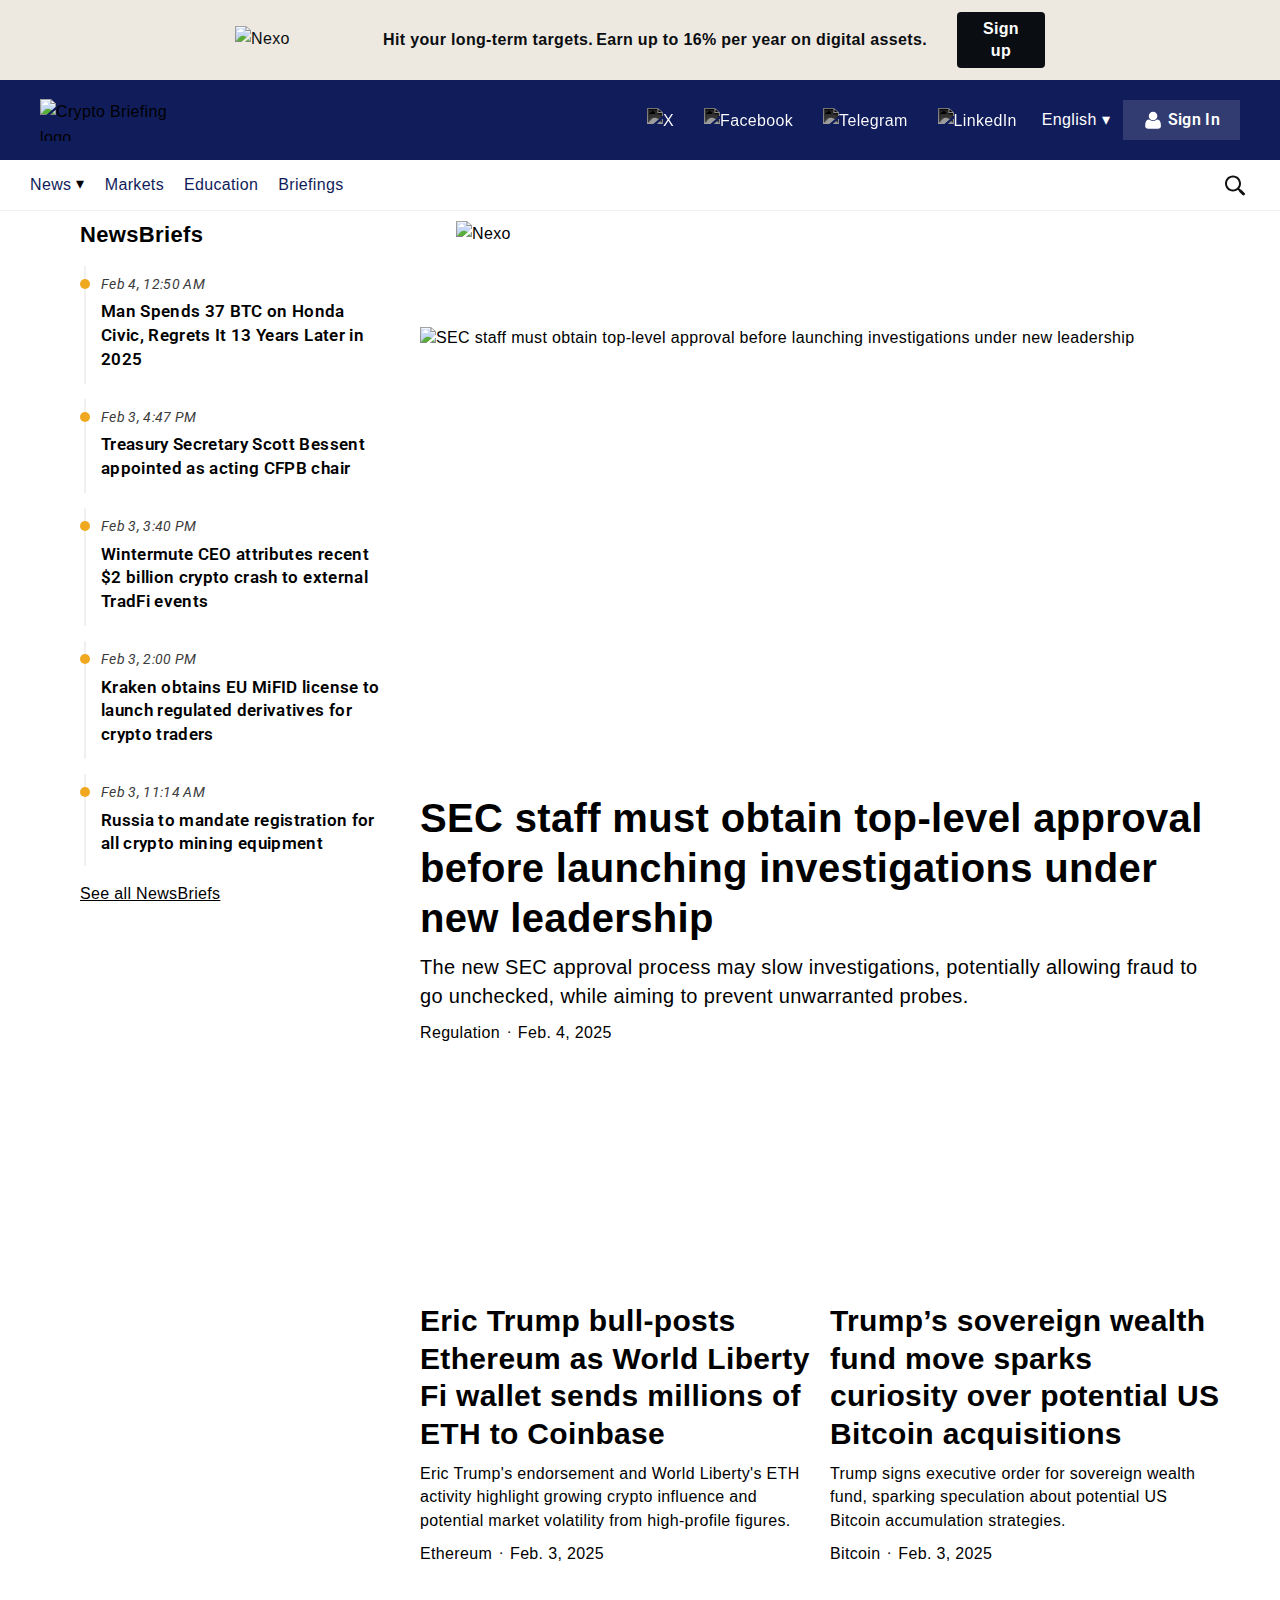
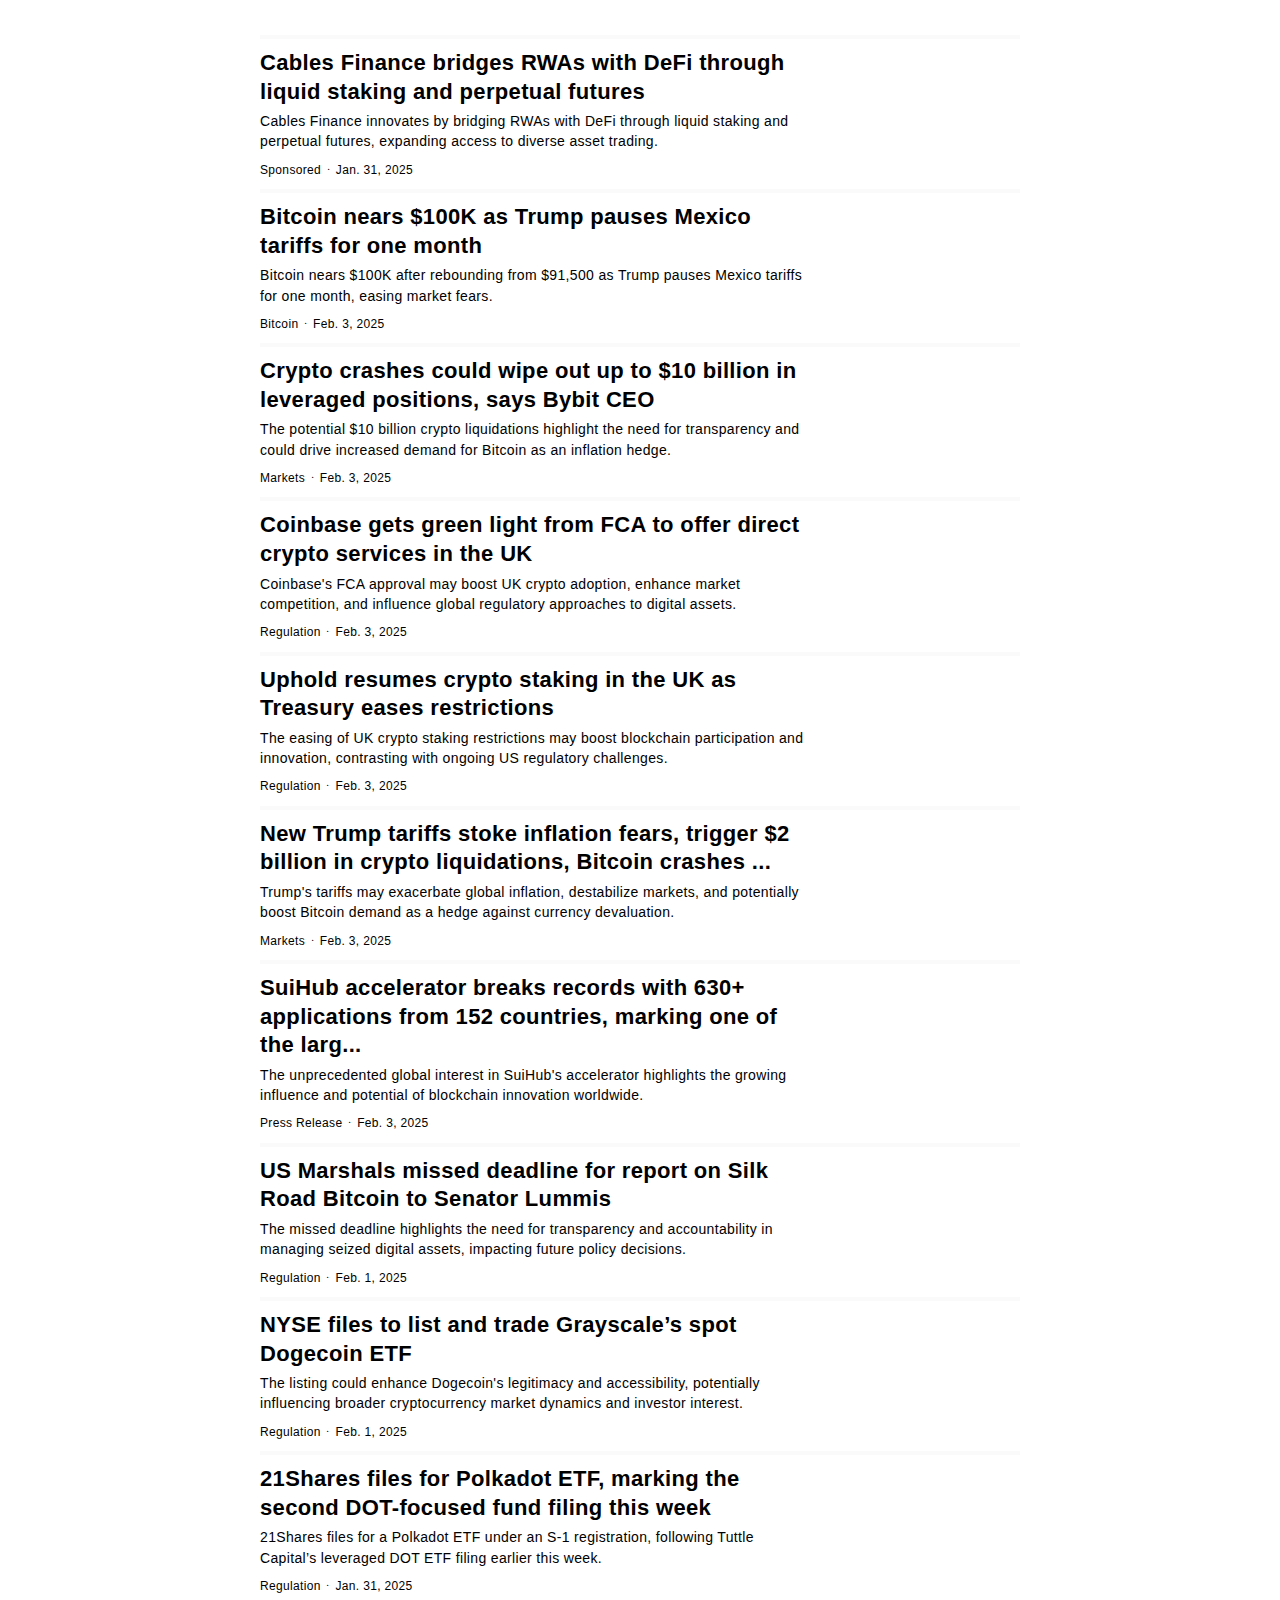
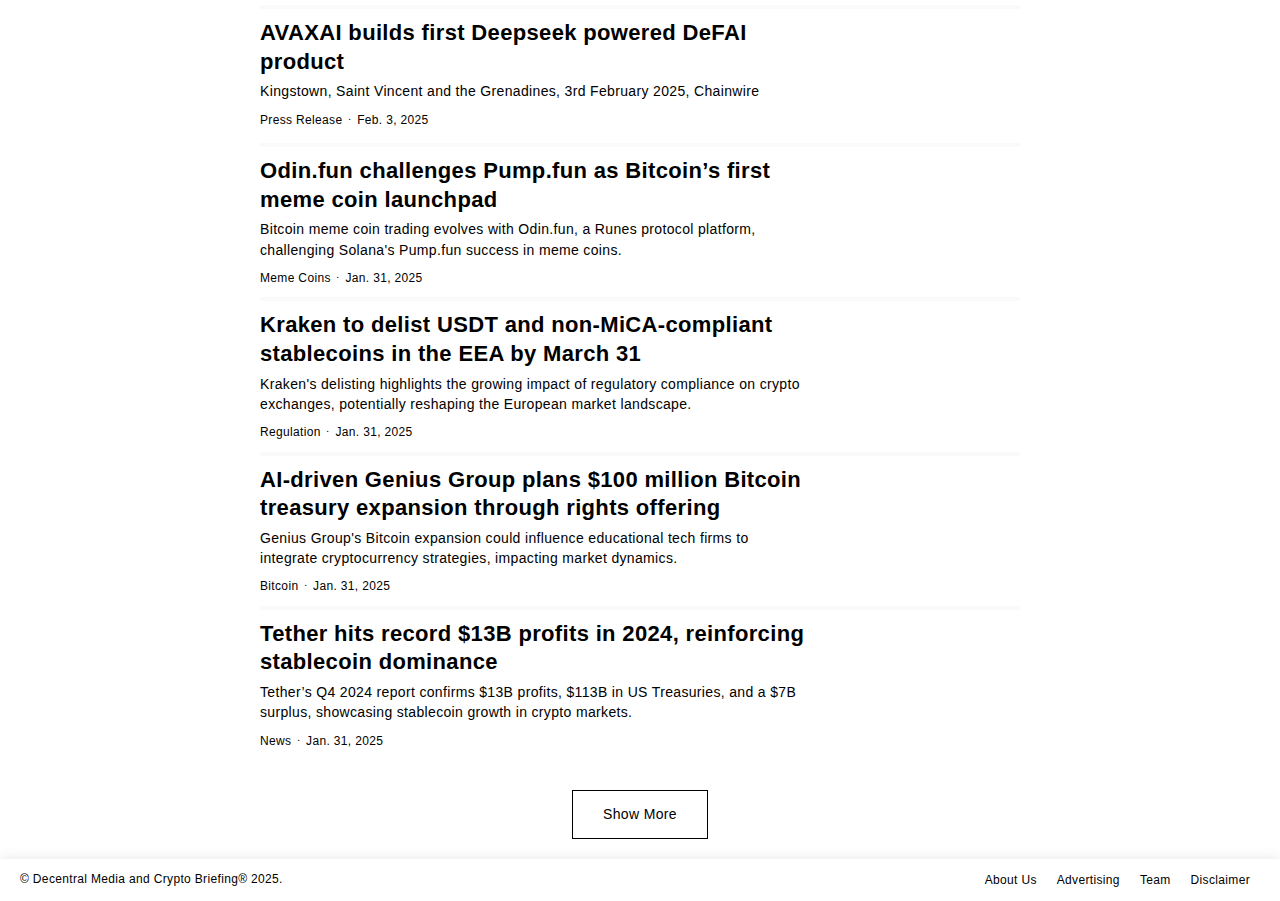
==== cryptobriefing.com/index.html @ be332777 "Add files via upload" ====
<!doctype html>
<html lang="en-US">
<head><meta charset="UTF-8" /><script>if(navigator.userAgent.match(/MSIE|Internet Explorer/i)||navigator.userAgent.match(/Trident\/7\..*?rv:11/i)){var href=document.location.href;if(!href.match(/[?&]nowprocket/)){if(href.indexOf("?")==-1){if(href.indexOf("#")==-1){document.location.href=href+"?nowprocket=1"}else{document.location.href=href.replace("#","?nowprocket=1#")}}else{if(href.indexOf("#")==-1){document.location.href=href+"&nowprocket=1"}else{document.location.href=href.replace("#","&nowprocket=1#")}}}}</script><script>(()=>{class RocketLazyLoadScripts{constructor(){this.v="1.2.6",this.triggerEvents=["keydown","mousedown","mousemove","touchmove","touchstart","touchend","wheel"],this.userEventHandler=this.t.bind(this),this.touchStartHandler=this.i.bind(this),this.touchMoveHandler=this.o.bind(this),this.touchEndHandler=this.h.bind(this),this.clickHandler=this.u.bind(this),this.interceptedClicks=[],this.interceptedClickListeners=[],this.l(this),window.addEventListener("pageshow",(t=>{this.persisted=t.persisted,this.everythingLoaded&&this.m()})),this.CSPIssue=sessionStorage.getItem("rocketCSPIssue"),document.addEventListener("securitypolicyviolation",(t=>{this.CSPIssue||"script-src-elem"!==t.violatedDirective||"data"!==t.blockedURI||(this.CSPIssue=!0,sessionStorage.setItem("rocketCSPIssue",!0))})),document.addEventListener("DOMContentLoaded",(()=>{this.k()})),this.delayedScripts={normal:[],async:[],defer:[]},this.trash=[],this.allJQueries=[]}p(t){document.hidden?t.t():(this.triggerEvents.forEach((e=>window.addEventListener(e,t.userEventHandler,{passive:!0}))),window.addEventListener("touchstart",t.touchStartHandler,{passive:!0}),window.addEventListener("mousedown",t.touchStartHandler),document.addEventListener("visibilitychange",t.userEventHandler))}_(){this.triggerEvents.forEach((t=>window.removeEventListener(t,this.userEventHandler,{passive:!0}))),document.removeEventListener("visibilitychange",this.userEventHandler)}i(t){"HTML"!==t.target.tagName&&(window.addEventListener("touchend",this.touchEndHandler),window.addEventListener("mouseup",this.touchEndHandler),window.addEventListener("touchmove",this.touchMoveHandler,{passive:!0}),window.addEventListener("mousemove",this.touchMoveHandler),t.target.addEventListener("click",this.clickHandler),this.L(t.target,!0),this.S(t.target,"onclick","rocket-onclick"),this.C())}o(t){window.removeEventListener("touchend",this.touchEndHandler),window.removeEventListener("mouseup",this.touchEndHandler),window.removeEventListener("touchmove",this.touchMoveHandler,{passive:!0}),window.removeEventListener("mousemove",this.touchMoveHandler),t.target.removeEventListener("click",this.clickHandler),this.L(t.target,!1),this.S(t.target,"rocket-onclick","onclick"),this.M()}h(){window.removeEventListener("touchend",this.touchEndHandler),window.removeEventListener("mouseup",this.touchEndHandler),window.removeEventListener("touchmove",this.touchMoveHandler,{passive:!0}),window.removeEventListener("mousemove",this.touchMoveHandler)}u(t){t.target.removeEventListener("click",this.clickHandler),this.L(t.target,!1),this.S(t.target,"rocket-onclick","onclick"),this.interceptedClicks.push(t),t.preventDefault(),t.stopPropagation(),t.stopImmediatePropagation(),this.M()}O(){window.removeEventListener("touchstart",this.touchStartHandler,{passive:!0}),window.removeEventListener("mousedown",this.touchStartHandler),this.interceptedClicks.forEach((t=>{t.target.dispatchEvent(new MouseEvent("click",{view:t.view,bubbles:!0,cancelable:!0}))}))}l(t){EventTarget.prototype.addEventListenerWPRocketBase=EventTarget.prototype.addEventListener,EventTarget.prototype.addEventListener=function(e,i,o){"click"!==e||t.windowLoaded||i===t.clickHandler||t.interceptedClickListeners.push({target:this,func:i,options:o}),(this||window).addEventListenerWPRocketBase(e,i,o)}}L(t,e){this.interceptedClickListeners.forEach((i=>{i.target===t&&(e?t.removeEventListener("click",i.func,i.options):t.addEventListener("click",i.func,i.options))})),t.parentNode!==document.documentElement&&this.L(t.parentNode,e)}D(){return new Promise((t=>{this.P?this.M=t:t()}))}C(){this.P=!0}M(){this.P=!1}S(t,e,i){t.hasAttribute&&t.hasAttribute(e)&&(event.target.setAttribute(i,event.target.getAttribute(e)),event.target.removeAttribute(e))}t(){this._(this),"loading"===document.readyState?document.addEventListener("DOMContentLoaded",this.R.bind(this)):this.R()}k(){let t=[];document.querySelectorAll("script[type=rocketlazyloadscript][data-rocket-src]").forEach((e=>{let i=e.getAttribute("data-rocket-src");if(i&&!i.startsWith("data:")){0===i.indexOf("//")&&(i=location.protocol+i);try{const o=new URL(i).origin;o!==location.origin&&t.push({src:o,crossOrigin:e.crossOrigin||"module"===e.getAttribute("data-rocket-type")})}catch(t){}}})),t=[...new Map(t.map((t=>[JSON.stringify(t),t]))).values()],this.T(t,"preconnect")}async R(){this.lastBreath=Date.now(),this.j(this),this.F(this),this.I(),this.W(),this.q(),await this.A(this.delayedScripts.normal),await this.A(this.delayedScripts.defer),await this.A(this.delayedScripts.async);try{await this.U(),await this.H(this),await this.J()}catch(t){console.error(t)}window.dispatchEvent(new Event("rocket-allScriptsLoaded")),this.everythingLoaded=!0,this.D().then((()=>{this.O()})),this.N()}W(){document.querySelectorAll("script[type=rocketlazyloadscript]").forEach((t=>{t.hasAttribute("data-rocket-src")?t.hasAttribute("async")&&!1!==t.async?this.delayedScripts.async.push(t):t.hasAttribute("defer")&&!1!==t.defer||"module"===t.getAttribute("data-rocket-type")?this.delayedScripts.defer.push(t):this.delayedScripts.normal.push(t):this.delayedScripts.normal.push(t)}))}async B(t){if(await this.G(),!0!==t.noModule||!("noModule"in HTMLScriptElement.prototype))return new Promise((e=>{let i;function o(){(i||t).setAttribute("data-rocket-status","executed"),e()}try{if(navigator.userAgent.indexOf("Firefox/")>0||""===navigator.vendor||this.CSPIssue)i=document.createElement("script"),[...t.attributes].forEach((t=>{let e=t.nodeName;"type"!==e&&("data-rocket-type"===e&&(e="type"),"data-rocket-src"===e&&(e="src"),i.setAttribute(e,t.nodeValue))})),t.text&&(i.text=t.text),i.hasAttribute("src")?(i.addEventListener("load",o),i.addEventListener("error",(function(){i.setAttribute("data-rocket-status","failed-network"),e()})),setTimeout((()=>{i.isConnected||e()}),1)):(i.text=t.text,o()),t.parentNode.replaceChild(i,t);else{const i=t.getAttribute("data-rocket-type"),s=t.getAttribute("data-rocket-src");i?(t.type=i,t.removeAttribute("data-rocket-type")):t.removeAttribute("type"),t.addEventListener("load",o),t.addEventListener("error",(i=>{this.CSPIssue&&i.target.src.startsWith("data:")?(console.log("WPRocket: data-uri blocked by CSP -> fallback"),t.removeAttribute("src"),this.B(t).then(e)):(t.setAttribute("data-rocket-status","failed-network"),e())})),s?(t.removeAttribute("data-rocket-src"),t.src=s):t.src="data:text/javascript;base64,"+window.btoa(unescape(encodeURIComponent(t.text)))}}catch(i){t.setAttribute("data-rocket-status","failed-transform"),e()}}));t.setAttribute("data-rocket-status","skipped")}async A(t){const e=t.shift();return e&&e.isConnected?(await this.B(e),this.A(t)):Promise.resolve()}q(){this.T([...this.delayedScripts.normal,...this.delayedScripts.defer,...this.delayedScripts.async],"preload")}T(t,e){var i=document.createDocumentFragment();t.forEach((t=>{const o=t.getAttribute&&t.getAttribute("data-rocket-src")||t.src;if(o&&!o.startsWith("data:")){const s=document.createElement("link");s.href=o,s.rel=e,"preconnect"!==e&&(s.as="script"),t.getAttribute&&"module"===t.getAttribute("data-rocket-type")&&(s.crossOrigin=!0),t.crossOrigin&&(s.crossOrigin=t.crossOrigin),t.integrity&&(s.integrity=t.integrity),i.appendChild(s),this.trash.push(s)}})),document.head.appendChild(i)}j(t){let e={};function i(i,o){return e[o].eventsToRewrite.indexOf(i)>=0&&!t.everythingLoaded?"rocket-"+i:i}function o(t,o){!function(t){e[t]||(e[t]={originalFunctions:{add:t.addEventListener,remove:t.removeEventListener},eventsToRewrite:[]},t.addEventListener=function(){arguments[0]=i(arguments[0],t),e[t].originalFunctions.add.apply(t,arguments)},t.removeEventListener=function(){arguments[0]=i(arguments[0],t),e[t].originalFunctions.remove.apply(t,arguments)})}(t),e[t].eventsToRewrite.push(o)}function s(e,i){let o=e[i];e[i]=null,Object.defineProperty(e,i,{get:()=>o||function(){},set(s){t.everythingLoaded?o=s:e["rocket"+i]=o=s}})}o(document,"DOMContentLoaded"),o(window,"DOMContentLoaded"),o(window,"load"),o(window,"pageshow"),o(document,"readystatechange"),s(document,"onreadystatechange"),s(window,"onload"),s(window,"onpageshow");try{Object.defineProperty(document,"readyState",{get:()=>t.rocketReadyState,set(e){t.rocketReadyState=e},configurable:!0}),document.readyState="loading"}catch(t){console.log("WPRocket DJE readyState conflict, bypassing")}}F(t){let e;function i(e){return t.everythingLoaded?e:e.split(" ").map((t=>"load"===t||0===t.indexOf("load.")?"rocket-jquery-load":t)).join(" ")}function o(o){function s(t){const e=o.fn[t];o.fn[t]=o.fn.init.prototype[t]=function(){return this[0]===window&&("string"==typeof arguments[0]||arguments[0]instanceof String?arguments[0]=i(arguments[0]):"object"==typeof arguments[0]&&Object.keys(arguments[0]).forEach((t=>{const e=arguments[0][t];delete arguments[0][t],arguments[0][i(t)]=e}))),e.apply(this,arguments),this}}o&&o.fn&&!t.allJQueries.includes(o)&&(o.fn.ready=o.fn.init.prototype.ready=function(e){return t.domReadyFired?e.bind(document)(o):document.addEventListener("rocket-DOMContentLoaded",(()=>e.bind(document)(o))),o([])},s("on"),s("one"),t.allJQueries.push(o)),e=o}o(window.jQuery),Object.defineProperty(window,"jQuery",{get:()=>e,set(t){o(t)}})}async H(t){const e=document.querySelector("script[data-webpack]");e&&(await async function(){return new Promise((t=>{e.addEventListener("load",t),e.addEventListener("error",t)}))}(),await t.K(),await t.H(t))}async U(){this.domReadyFired=!0;try{document.readyState="interactive"}catch(t){}await this.G(),document.dispatchEvent(new Event("rocket-readystatechange")),await this.G(),document.rocketonreadystatechange&&document.rocketonreadystatechange(),await this.G(),document.dispatchEvent(new Event("rocket-DOMContentLoaded")),await this.G(),window.dispatchEvent(new Event("rocket-DOMContentLoaded"))}async J(){try{document.readyState="complete"}catch(t){}await this.G(),document.dispatchEvent(new Event("rocket-readystatechange")),await this.G(),document.rocketonreadystatechange&&document.rocketonreadystatechange(),await this.G(),window.dispatchEvent(new Event("rocket-load")),await this.G(),window.rocketonload&&window.rocketonload(),await this.G(),this.allJQueries.forEach((t=>t(window).trigger("rocket-jquery-load"))),await this.G();const t=new Event("rocket-pageshow");t.persisted=this.persisted,window.dispatchEvent(t),await this.G(),window.rocketonpageshow&&window.rocketonpageshow({persisted:this.persisted}),this.windowLoaded=!0}m(){document.onreadystatechange&&document.onreadystatechange(),window.onload&&window.onload(),window.onpageshow&&window.onpageshow({persisted:this.persisted})}I(){const t=new Map;document.write=document.writeln=function(e){const i=document.currentScript;i||console.error("WPRocket unable to document.write this: "+e);const o=document.createRange(),s=i.parentElement;let n=t.get(i);void 0===n&&(n=i.nextSibling,t.set(i,n));const c=document.createDocumentFragment();o.setStart(c,0),c.appendChild(o.createContextualFragment(e)),s.insertBefore(c,n)}}async G(){Date.now()-this.lastBreath>45&&(await this.K(),this.lastBreath=Date.now())}async K(){return document.hidden?new Promise((t=>setTimeout(t))):new Promise((t=>requestAnimationFrame(t)))}N(){this.trash.forEach((t=>t.remove()))}static run(){const t=new RocketLazyLoadScripts;t.p(t)}}RocketLazyLoadScripts.run()})();</script>
	        <meta name="ahrefs-site-verification" content="bf5806964a032ba17ffc398feca80ba4bf6aca0e05893ac7af17fc6872b1bb2e">

                    <!-- MailerLite Universal -->
            <script type="rocketlazyloadscript">
                (function(w,d,e,u,f,l,n){w[f]=w[f]||function(){(w[f].q=w[f].q||[])
                .push(arguments);},l=d.createElement(e),l.async=1,l.src=u,
                n=d.getElementsByTagName(e)[0],n.parentNode.insertBefore(l,n);})
                (window,document,'script','https://assets.mailerlite.com/js/universal.js','ml');
                ml('account', '310095');
            </script>
            <!-- End MailerLite Universal -->
        	    
    <meta name="viewport" content="width=device-width, initial-scale=1, maximum-scale=5" />
    <link rel="pingback" href="https://cryptobriefing.com/xmlrpc.php" />

    
    <link rel="preconnect" href="https://fonts.gstatic.com" crossorigin>

    <link rel="preconnect" href="https://static.cryptobriefing.com">
    <link rel="dns-prefetch" href="https://static.cryptobriefing.com">

    
                    <link rel="preload" fetchpriority="high" as="image" href="https://static.cryptobriefing.com/wp-content/uploads/2025/02/04025705/3dd0d410-8eaf-40af-b7ef-64776c5f09a6-800x420.jpg" media="(min-width: 592px)">
                <link rel="preload" fetchpriority="high" as="image" href="https://static.cryptobriefing.com/wp-content/uploads/2025/02/04025705/3dd0d410-8eaf-40af-b7ef-64776c5f09a6-400x210.jpg" media="(min-width: 200px) and (max-width: 591px)">
            
    
    
    <noscript>
        
    </noscript>

    <meta name="theme-color" content="#111D5B" />

    <!-- InMobi Choice. Consent Manager Tag v3.0 (for TCF 2.2) -->
<script type="rocketlazyloadscript" data-rocket-type="text/javascript" async=true>
(function() {
  var host = 'cryptobriefing.com';
  var element = document.createElement('script');
  var firstScript = document.getElementsByTagName('script')[0];
  var url = 'https://cmp.inmobi.com'
    .concat('/choice/', 'nwS18F5XLGdW_', '/', host, '/choice.js?tag_version=V3');
  var uspTries = 0;
  var uspTriesLimit = 3;
  element.async = true;
  element.type = 'text/javascript';
  element.src = url;

  firstScript.parentNode.insertBefore(element, firstScript);

  function makeStub() {
    var TCF_LOCATOR_NAME = '__tcfapiLocator';
    var queue = [];
    var win = window;
    var cmpFrame;

    function addFrame() {
      var doc = win.document;
      var otherCMP = !!(win.frames[TCF_LOCATOR_NAME]);

      if (!otherCMP) {
        if (doc.body) {
          var iframe = doc.createElement('iframe');

          iframe.style.cssText = 'display:none';
          iframe.name = TCF_LOCATOR_NAME;
          doc.body.appendChild(iframe);
        } else {
          setTimeout(addFrame, 5);
        }
      }
      return !otherCMP;
    }

    function tcfAPIHandler() {
      var gdprApplies;
      var args = arguments;

      if (!args.length) {
        return queue;
      } else if (args[0] === 'setGdprApplies') {
        if (
          args.length > 3 &&
          args[2] === 2 &&
          typeof args[3] === 'boolean'
        ) {
          gdprApplies = args[3];
          if (typeof args[2] === 'function') {
            args[2]('set', true);
          }
        }
      } else if (args[0] === 'ping') {
        var retr = {
          gdprApplies: gdprApplies,
          cmpLoaded: false,
          cmpStatus: 'stub'
        };

        if (typeof args[2] === 'function') {
          args[2](retr);
        }
      } else {
        if(args[0] === 'init' && typeof args[3] === 'object') {
          args[3] = Object.assign(args[3], { tag_version: 'V3' });
        }
        queue.push(args);
      }
    }

    function postMessageEventHandler(event) {
      var msgIsString = typeof event.data === 'string';
      var json = {};

      try {
        if (msgIsString) {
          json = JSON.parse(event.data);
        } else {
          json = event.data;
        }
      } catch (ignore) {}

      var payload = json.__tcfapiCall;

      if (payload) {
        window.__tcfapi(
          payload.command,
          payload.version,
          function(retValue, success) {
            var returnMsg = {
              __tcfapiReturn: {
                returnValue: retValue,
                success: success,
                callId: payload.callId
              }
            };
            if (msgIsString) {
              returnMsg = JSON.stringify(returnMsg);
            }
            if (event && event.source && event.source.postMessage) {
              event.source.postMessage(returnMsg, '*');
            }
          },
          payload.parameter
        );
      }
    }

    while (win) {
      try {
        if (win.frames[TCF_LOCATOR_NAME]) {
          cmpFrame = win;
          break;
        }
      } catch (ignore) {}

      if (win === window.top) {
        break;
      }
      win = win.parent;
    }
    if (!cmpFrame) {
      addFrame();
      win.__tcfapi = tcfAPIHandler;
      win.addEventListener('message', postMessageEventHandler, false);
    }
  };

  makeStub();

  var uspStubFunction = function() {
    var arg = arguments;
    if (typeof window.__uspapi !== uspStubFunction) {
      setTimeout(function() {
        if (typeof window.__uspapi !== 'undefined') {
          window.__uspapi.apply(window.__uspapi, arg);
        }
      }, 500);
    }
  };

  var checkIfUspIsReady = function() {
    uspTries++;
    if (window.__uspapi === uspStubFunction && uspTries < uspTriesLimit) {
      console.warn('USP is not accessible');
    } else {
      clearInterval(uspInterval);
    }
  };

  if (typeof window.__uspapi === 'undefined') {
    window.__uspapi = uspStubFunction;
    var uspInterval = setInterval(checkIfUspIsReady, 6000);
  }
})();
</script>
<!-- End InMobi Choice. Consent Manager Tag v3.0 (for TCF 2.2) -->    <script type="rocketlazyloadscript"> 
    // Call geo-location JSONP service 
    var jsonp = document.createElement( 'script');
    jsonp.setAttribute( 'src', 'https://geolocation.onetrust.com/cookieconsentpub/v1/geo/location/geofeed');
    document.head.appendChild(jsonp);

    let personaAdClient = undefined;

    const insertAdScripts = async function () {
        // await insertSingleAdScript('head', '//dsh7ky7308k4b.cloudfront.net/publishers/cryptobriefingcom.min.js');
        // await insertSingleAdScript('head', '//btloader.com/tag?o=5184339635601408&upapi=true');
        // await insertSingleAdScript('body', 'https://appsha-prm.ctengine.io/js/script.js?wkey=t0hKKoLxBN');
        // await insertSingleAdScript('head', 'https://cdn.jsdelivr.net/npm/@personaxyz/ad-sdk-programmatic@0.0.3');

        // if (typeof PersonaAdSDK !== 'undefined') {
        //     const personaConfig = {
        //         apiKey: "persona-pub-5rFs09S0iTjaI5mHT6MTOSobSfJJBkuGAGqZZGhuNWugqwINYIa9gXjF8sJnA59Er7yVc5ffuThDP4B76fCtGYx9LoZhK8FQ6cWjWmpdNIEOlCX2mUxY",
        //         environment: "production",
        //     }
        //     const sdk = new PersonaAdSDK.PersonaAdSDK(personaConfig);
        //     personaAdClient = sdk.getClient();
        // }
    };

    const insertSingleAdScript = function (appendTo, url) {
        return new Promise(function (resolve, reject) {
            const element = document.createElement('script');
            const script = document.getElementsByTagName('script')[0];
            element.async = true;
            element.type = 'text/javascript';
            element.src = url;

            // Resolve the promise when the script is loaded
            element.onload = function() {
                resolve(true);
            };

            // Reject the promise on an error
            element.onerror = function() {
                reject('Script load error');
            };

            const target = document.getElementsByTagName(appendTo)[0];
            if (!target) {
                reject(`Cannot find element to append to: ${appendTo}`);
                return;
            }
            
            target.appendChild(element);
        });
    };

    window.geofeed = function (options) {
        var continent = options.continent.toString();
        var country = options.country.toString();

        if (continent == 'EU') {
            var state = options.state.toString();
            // console.log('In EU Country')
            var gdprInsertAds = (function () {
                // Run this in an interval (every 0.1s) just in case we are still waiting for consent 
                var cnt = 0;
                var consentSetInterval = setInterval(function () {
                    cnt += 1;
                    // Bail if we have not gotten a consent response after 60 seconds. 
                    if (cnt === 600) clearInterval(consentSetInterval);
                    if (typeof window.__tcfapi !== 'undefined') {
                        // Check if window.__tcfapi has been set
                        clearInterval(consentSetInterval);
                        window.__tcfapi('addEventListener', 2, function (tcData, listenerSuccess) {
                            if (listenerSuccess) {
                                if (tcData.eventStatus === 'tcloaded' || tcData.eventStatus === 'useractioncomplete') {
                                    if (!tcData.gdprApplies) {
                                        insertAdScripts();
                                        // console.log("No GDPR");
                                    } else {
                                        // GDPR DOES APPLY // Purpose 1 refers to the storage and/or access of information on a device. 
                                        var hasDeviceStorageAndAccessConsent = tcData.purpose.consents[1] || false;
                                        // Google Requires Consent for Purpose 1 
                                        if (hasDeviceStorageAndAccessConsent) {
                                            // GLOBAL VENDOR LIST - https://iabeurope.eu/vendor-list-tcf-v2-0/ 
                                            // CHECK FOR GOOGLE ADVERTISING PRODUCTS CONSENT. (IAB Vendor ID 755) 
                                            var hasGoogleAdvertisingProductsConsent = tcData.vendor.consents[755] || false;
                                            // Check if the user gave Google Advertising Products consent (iab vendor 755) 
                                            if (hasGoogleAdvertisingProductsConsent) {
                                                insertAdScripts();
                                                // console.log("GDPR Consent")
                                            }
                                        }
                                    }
                                }
                            }
                        });
                    }
                    cnt++;
                }, 100);
            })();
        } else {
            insertAdScripts();
        }
    };
</script>
	<meta name='robots' content='index, follow, max-image-preview:large, max-snippet:-1, max-video-preview:-1' />

	<!-- This site is optimized with the Yoast SEO Premium plugin v23.2 (Yoast SEO v23.2) - https://yoast.com/wordpress/plugins/seo/ -->
	<title>Crypto Briefing - Bitcoin, Ethereum and the future of finance</title><link rel="preload" data-rocket-preload as="style" href="https://fonts.googleapis.com/css2?family=Roboto:ital,wght@0,300;0,400;0,500;0,700;0,900;1,300;1,400;1,500;1,700;1,900&#038;display=swap" /><link rel="stylesheet" href="https://fonts.googleapis.com/css2?family=Roboto:ital,wght@0,300;0,400;0,500;0,700;0,900;1,300;1,400;1,500;1,700;1,900&#038;display=swap" media="print" onload="this.media='all'" /><noscript><link rel="stylesheet" href="https://fonts.googleapis.com/css2?family=Roboto:ital,wght@0,300;0,400;0,500;0,700;0,900;1,300;1,400;1,500;1,700;1,900&#038;display=swap" /></noscript><link rel="preload" data-rocket-preload as="font" href="https://fonts.gstatic.com/s/roboto/v32/KFOkCnqEu92Fr1Mu51xIIzI.woff2" crossorigin><link rel="preload" data-rocket-preload as="font" href="https://fonts.gstatic.com/s/roboto/v32/KFOmCnqEu92Fr1Mu4mxK.woff2" crossorigin><link rel="preload" data-rocket-preload as="font" href="https://fonts.gstatic.com/s/roboto/v32/KFOlCnqEu92Fr1MmEU9fBBc4.woff2" crossorigin><link rel="preload" data-rocket-preload as="font" href="https://fonts.gstatic.com/s/roboto/v32/KFOlCnqEu92Fr1MmWUlfBBc4.woff2" crossorigin><link rel="preload" data-rocket-preload as="font" href="https://cryptobriefing.com/wp-content/plugins/easy-login-woocommerce/assets/fonts/Easy-Login.ttf?oy4gsz" crossorigin><style id="wpr-usedcss">@font-face{font-family:Roboto;font-style:italic;font-weight:400;font-display:swap;src:url(https://fonts.gstatic.com/s/roboto/v32/KFOkCnqEu92Fr1Mu51xIIzI.woff2) format('woff2');unicode-range:U+0000-00FF,U+0131,U+0152-0153,U+02BB-02BC,U+02C6,U+02DA,U+02DC,U+0304,U+0308,U+0329,U+2000-206F,U+20AC,U+2122,U+2191,U+2193,U+2212,U+2215,U+FEFF,U+FFFD}@font-face{font-family:Roboto;font-style:normal;font-weight:400;font-display:swap;src:url(https://fonts.gstatic.com/s/roboto/v32/KFOmCnqEu92Fr1Mu4mxK.woff2) format('woff2');unicode-range:U+0000-00FF,U+0131,U+0152-0153,U+02BB-02BC,U+02C6,U+02DA,U+02DC,U+0304,U+0308,U+0329,U+2000-206F,U+20AC,U+2122,U+2191,U+2193,U+2212,U+2215,U+FEFF,U+FFFD}@font-face{font-family:Roboto;font-style:normal;font-weight:500;font-display:swap;src:url(https://fonts.gstatic.com/s/roboto/v32/KFOlCnqEu92Fr1MmEU9fBBc4.woff2) format('woff2');unicode-range:U+0000-00FF,U+0131,U+0152-0153,U+02BB-02BC,U+02C6,U+02DA,U+02DC,U+0304,U+0308,U+0329,U+2000-206F,U+20AC,U+2122,U+2191,U+2193,U+2212,U+2215,U+FEFF,U+FFFD}@font-face{font-family:Roboto;font-style:normal;font-weight:700;font-display:swap;src:url(https://fonts.gstatic.com/s/roboto/v32/KFOlCnqEu92Fr1MmWUlfBBc4.woff2) format('woff2');unicode-range:U+0000-00FF,U+0131,U+0152-0153,U+02BB-02BC,U+02C6,U+02DA,U+02DC,U+0304,U+0308,U+0329,U+2000-206F,U+20AC,U+2122,U+2191,U+2193,U+2212,U+2215,U+FEFF,U+FFFD}.xoo-aff-input-group{position:relative;display:flex;border-collapse:separate;width:100%}.xoo-aff-input-group:first-child{border-right:0}.xoo-aff-group input{box-sizing:border-box}.xoo-aff-input-group .xoo-aff-input-icon{padding:6px 0;font-size:14px;text-align:center;border-radius:4px;align-items:center;height:auto;align-self:stretch;display:flex;width:100%;justify-content:center;border-style:solid}body:not(.rtl) .xoo-aff-input-group .xoo-aff-input-icon{border-right:0;border-bottom-right-radius:0;border-top-right-radius:0}.xoo-aff-group input[type=email],.xoo-aff-group input[type=number],.xoo-aff-group input[type=password],.xoo-aff-group input[type=text],.xoo-aff-group select,.xoo-aff-group select+.select2{flex-grow:1;min-width:1px;margin:0;position:relative;z-index:2;width:100%!important;margin-bottom:0;height:50px;padding:6px 12px;font-size:14px;line-height:3.428571;background-image:none;border:1px solid #ccc;border-style:solid;border-radius:4px;-webkit-box-shadow:inset 0 1px 1px rgba(0,0,0,.075);box-shadow:inset 0 1px 1px rgba(0,0,0,.075);-webkit-transition:border-color .15s ease-in-out,-webkit-box-shadow .15s ease-in-out;-o-transition:border-color .15s ease-in-out,box-shadow .15s ease-in-out;transition:border-color ease-in-out .15s,box-shadow ease-in-out .15s;outline:0}.xoo-aff-group label{font-weight:600;display:block;margin-bottom:5px}.xoo-aff-group{float:left;width:calc(100% - 20px);position:relative}.xoo-aff-group.xoo-aff-checkbox_single{min-height:auto}.xoo-aff-group.one.xoo-aff-checkbox_single{margin-bottom:10px}.xoo-aff-group.xoo-aff-cont-checkbox_single{margin-bottom:5px}.xoo-aff-password-strength{text-align:center;font-weight:600;padding:3px .5em;font-size:1em}.xoo-aff-password-strength.strong{background-color:#c1e1b9;border-color:#83c373}.xoo-aff-password-strength.short{background-color:#f1adad;border-color:#e35b5b}.xoo-aff-password-strength.bad{background-color:#fbc5a9;border-color:#f78b53}.xoo-aff-password-strength.good{background-color:#ffe399;border-color:#ffc733}.xoo-aff-password-hint{margin:.5em 0 0;display:block}.xoo-aff-checkbox_single input{margin-right:5px}body .select2-dropdown{z-index:99999999999}.xoo-aff-group .select2-container .select2-selection.select2-selection--single{border:0;height:100%;background-color:transparent;margin:0;border-radius:0;line-height:inherit;padding:0}.xoo-aff-group .select2.select2-container .select2-selection .select2-selection__rendered{padding:0;line-height:inherit;height:inherit}.xoo-aff-group .select2-container--default .select2-selection--single .select2-selection__arrow{top:50%;transform:translateY(-50%)}.xoo-aff-group .select2-container :focus{outline:0}.xoo-aff-group select,.xoo-aff-group select+.select2{padding:0 15px}@media only screen and (max-width:450px){.xoo-aff-group{width:calc(100% - 20px)}.xoo-aff-group{margin-right:0}}.xoo-aff-flag-cont{display:flex;align-items:center;height:inherit}.xoo-aff-flag-cont span:first-child{margin-right:6px}.select2-results .xoo-aff-flag-cont span:nth-child(2){font-size:12px}span.xoo-aff-pwtog-hide{display:none}.xoo-aff-pw-toggle{display:flex;align-items:center;right:5px;position:absolute;z-index:2;top:0;bottom:0;user-select:none}.xoo-aff-pw-toggle>*{cursor:pointer;padding:5px}.xoo-aff-select2-dropdown{min-width:140px}.xoo-aff-input-group .xoo-aff-input-icon{background-color:#eee;color:#555;max-width:40px;min-width:40px;border-color:#ccc;border-width:1px;font-size:14px}.xoo-aff-group{margin-bottom:30px}.xoo-aff-group input[type=email],.xoo-aff-group input[type=number],.xoo-aff-group input[type=password],.xoo-aff-group input[type=text],.xoo-aff-group select,.xoo-aff-group select+.select2{background-color:#fff;color:#777;border-width:1px;border-color:#ccc;height:50px}.xoo-aff-group .select2-container--default .select2-selection--single .select2-selection__rendered,.xoo-aff-group .select2-selection__rendered,.xoo-aff-group input[type=email]::placeholder,.xoo-aff-group input[type=number]::placeholder,.xoo-aff-group input[type=password]::placeholder,.xoo-aff-group input[type=text]::placeholder,.xoo-aff-group select::placeholder{color:#777}.xoo-aff-group input[type=email]:focus,.xoo-aff-group input[type=number]:focus,.xoo-aff-group input[type=password]:focus,.xoo-aff-group input[type=text]:focus,.xoo-aff-group select+.select2:focus,.xoo-aff-group select:focus{background-color:#fff;color:#000}[placeholder]:focus::-webkit-input-placeholder{color:#000!important}.xoo-aff-input-group .xoo-aff-input-icon{display:none!important}.xoo-aff-input-icon+input[type=email],.xoo-aff-input-icon+input[type=number],.xoo-aff-input-icon+input[type=password],.xoo-aff-input-icon+input[type=text],.xoo-aff-input-icon+select,.xoo-aff-input-icon+select+.select2{border-bottom-left-radius:0;border-top-left-radius:0}.select2-container{box-sizing:border-box;display:inline-block;margin:0;position:relative;vertical-align:middle}.select2-container .select2-selection--single{box-sizing:border-box;cursor:pointer;display:block;height:28px;user-select:none;-webkit-user-select:none}.select2-container .select2-selection--single .select2-selection__rendered{display:block;padding-left:8px;padding-right:20px;overflow:hidden;text-overflow:ellipsis;white-space:nowrap}.select2-container .select2-selection--single .select2-selection__clear{background-color:transparent;border:none;font-size:1em}.select2-container[dir=rtl] .select2-selection--single .select2-selection__rendered{padding-right:8px;padding-left:20px}.select2-container .select2-selection--multiple{box-sizing:border-box;cursor:pointer;display:block;min-height:32px;user-select:none;-webkit-user-select:none}.select2-container .select2-selection--multiple .select2-selection__rendered{display:inline;list-style:none;padding:0}.select2-container .select2-selection--multiple .select2-selection__clear{background-color:transparent;border:none;font-size:1em}.select2-container .select2-search--inline .select2-search__field{box-sizing:border-box;border:none;font-size:100%;margin-top:5px;margin-left:5px;padding:0}.select2-container .select2-search--inline .select2-search__field::-webkit-search-cancel-button{-webkit-appearance:none}.select2-dropdown{background-color:#fff;border:1px solid #aaa;border-radius:4px;box-sizing:border-box;display:block;position:absolute;left:-100000px;width:100%;z-index:1051}.select2-results{display:block}.select2-results__options{list-style:none;margin:0;padding:0}.select2-results__option{padding:6px;user-select:none;-webkit-user-select:none}.select2-results__option--selectable{cursor:pointer}.select2-container--open .select2-dropdown{left:0}.select2-container--open .select2-dropdown--above{border-bottom:none;border-bottom-left-radius:0;border-bottom-right-radius:0}.select2-container--open .select2-dropdown--below{border-top:none;border-top-left-radius:0;border-top-right-radius:0}.select2-search--dropdown{display:block;padding:4px}.select2-search--dropdown .select2-search__field{padding:4px;width:100%;box-sizing:border-box}.select2-search--dropdown .select2-search__field::-webkit-search-cancel-button{-webkit-appearance:none}.select2-search--dropdown.select2-search--hide{display:none}.select2-close-mask{border:0;margin:0;padding:0;display:block;position:fixed;left:0;top:0;min-height:100%;min-width:100%;height:auto;width:auto;opacity:0;z-index:99;background-color:#fff}.select2-hidden-accessible{border:0!important;clip:rect(0 0 0 0)!important;-webkit-clip-path:inset(50%)!important;clip-path:inset(50%)!important;height:1px!important;overflow:hidden!important;padding:0!important;position:absolute!important;width:1px!important;white-space:nowrap!important}.select2-container--default .select2-selection--single{background-color:#fff;border:1px solid #aaa;border-radius:4px}.select2-container--default .select2-selection--single .select2-selection__rendered{color:#444;line-height:28px}.select2-container--default .select2-selection--single .select2-selection__clear{cursor:pointer;float:right;font-weight:700;height:26px;margin-right:20px;padding-right:0}.select2-container--default .select2-selection--single .select2-selection__placeholder{color:#999}.select2-container--default .select2-selection--single .select2-selection__arrow{height:26px;position:absolute;top:1px;right:1px;width:20px}.select2-container--default .select2-selection--single .select2-selection__arrow b{border-color:#888 transparent transparent;border-style:solid;border-width:5px 4px 0;height:0;left:50%;margin-left:-4px;margin-top:-2px;position:absolute;top:50%;width:0}.select2-container--default[dir=rtl] .select2-selection--single .select2-selection__clear{float:left}.select2-container--default[dir=rtl] .select2-selection--single .select2-selection__arrow{left:1px;right:auto}.select2-container--default.select2-container--disabled .select2-selection--single{background-color:#eee;cursor:default}.select2-container--default.select2-container--disabled .select2-selection--single .select2-selection__clear{display:none}.select2-container--default.select2-container--open .select2-selection--single .select2-selection__arrow b{border-color:transparent transparent #888;border-width:0 4px 5px}.select2-container--default .select2-selection--multiple{background-color:#fff;border:1px solid #aaa;border-radius:4px;cursor:text;padding-bottom:5px;padding-right:5px}.select2-container--default .select2-selection--multiple .select2-selection__clear{cursor:pointer;float:right;font-weight:700;height:20px;margin-right:10px;margin-top:5px;padding:1px}.select2-container--default .select2-selection--multiple .select2-selection__choice{background-color:#e4e4e4;border:1px solid #aaa;border-radius:4px;display:inline-block;margin-left:5px;margin-top:5px;padding:0}.select2-container--default .select2-selection--multiple .select2-selection__choice__display{cursor:default;padding-left:2px;padding-right:5px}.select2-container--default .select2-selection--multiple .select2-selection__choice__remove{background-color:transparent;border:none;border-right:1px solid #aaa;border-top-left-radius:4px;border-bottom-left-radius:4px;color:#999;cursor:pointer;font-size:1em;font-weight:700;padding:0 4px}.select2-container--default .select2-selection--multiple .select2-selection__choice__remove:focus,.select2-container--default .select2-selection--multiple .select2-selection__choice__remove:hover{background-color:#f1f1f1;color:#333;outline:0}.select2-container--default[dir=rtl] .select2-selection--multiple .select2-selection__choice{margin-left:5px;margin-right:auto}.select2-container--default[dir=rtl] .select2-selection--multiple .select2-selection__choice__display{padding-left:5px;padding-right:2px}.select2-container--default[dir=rtl] .select2-selection--multiple .select2-selection__choice__remove{border-left:1px solid #aaa;border-right:none;border-top-left-radius:0;border-bottom-left-radius:0;border-top-right-radius:4px;border-bottom-right-radius:4px}.select2-container--default[dir=rtl] .select2-selection--multiple .select2-selection__clear{float:left;margin-left:10px;margin-right:auto}.select2-container--default.select2-container--focus .select2-selection--multiple{border:1px solid #000;outline:0}.select2-container--default.select2-container--disabled .select2-selection--multiple{background-color:#eee;cursor:default}.select2-container--default.select2-container--disabled .select2-selection__choice__remove{display:none}.select2-container--default.select2-container--open.select2-container--above .select2-selection--multiple,.select2-container--default.select2-container--open.select2-container--above .select2-selection--single{border-top-left-radius:0;border-top-right-radius:0}.select2-container--default.select2-container--open.select2-container--below .select2-selection--multiple,.select2-container--default.select2-container--open.select2-container--below .select2-selection--single{border-bottom-left-radius:0;border-bottom-right-radius:0}.select2-container--default .select2-search--dropdown .select2-search__field{border:1px solid #aaa}.select2-container--default .select2-search--inline .select2-search__field{background:0 0;border:none;outline:0;box-shadow:none;-webkit-appearance:textfield}.select2-container--default .select2-results>.select2-results__options{max-height:200px;overflow-y:auto}.select2-container--default .select2-results__option .select2-results__option{padding-left:1em}.select2-container--default .select2-results__option .select2-results__option .select2-results__group{padding-left:0}.select2-container--default .select2-results__option .select2-results__option .select2-results__option{margin-left:-1em;padding-left:2em}.select2-container--default .select2-results__option .select2-results__option .select2-results__option .select2-results__option{margin-left:-2em;padding-left:3em}.select2-container--default .select2-results__option .select2-results__option .select2-results__option .select2-results__option .select2-results__option{margin-left:-3em;padding-left:4em}.select2-container--default .select2-results__option .select2-results__option .select2-results__option .select2-results__option .select2-results__option .select2-results__option{margin-left:-4em;padding-left:5em}.select2-container--default .select2-results__option .select2-results__option .select2-results__option .select2-results__option .select2-results__option .select2-results__option .select2-results__option{margin-left:-5em;padding-left:6em}.select2-container--default .select2-results__option--group{padding:0}.select2-container--default .select2-results__option--disabled{color:#999}.select2-container--default .select2-results__option--selected{background-color:#ddd}.select2-container--default .select2-results__option--highlighted.select2-results__option--selectable{background-color:#5897fb;color:#fff}.select2-container--default .select2-results__group{cursor:default;display:block;padding:6px}.select2-container--classic .select2-selection--single{background-color:#f7f7f7;border:1px solid #aaa;border-radius:4px;outline:0;background-image:-webkit-linear-gradient(top,#fff 50%,#eee 100%);background-image:-o-linear-gradient(top,#fff 50%,#eee 100%);background-image:linear-gradient(to bottom,#fff 50%,#eee 100%);background-repeat:repeat-x}.select2-container--classic .select2-selection--single:focus{border:1px solid #5897fb}.select2-container--classic .select2-selection--single .select2-selection__rendered{color:#444;line-height:28px}.select2-container--classic .select2-selection--single .select2-selection__clear{cursor:pointer;float:right;font-weight:700;height:26px;margin-right:20px}.select2-container--classic .select2-selection--single .select2-selection__placeholder{color:#999}.select2-container--classic .select2-selection--single .select2-selection__arrow{background-color:#ddd;border:none;border-left:1px solid #aaa;border-top-right-radius:4px;border-bottom-right-radius:4px;height:26px;position:absolute;top:1px;right:1px;width:20px;background-image:-webkit-linear-gradient(top,#eee 50%,#ccc 100%);background-image:-o-linear-gradient(top,#eee 50%,#ccc 100%);background-image:linear-gradient(to bottom,#eee 50%,#ccc 100%);background-repeat:repeat-x}.select2-container--classic .select2-selection--single .select2-selection__arrow b{border-color:#888 transparent transparent;border-style:solid;border-width:5px 4px 0;height:0;left:50%;margin-left:-4px;margin-top:-2px;position:absolute;top:50%;width:0}.select2-container--classic[dir=rtl] .select2-selection--single .select2-selection__clear{float:left}.select2-container--classic[dir=rtl] .select2-selection--single .select2-selection__arrow{border:none;border-right:1px solid #aaa;border-radius:0;border-top-left-radius:4px;border-bottom-left-radius:4px;left:1px;right:auto}.select2-container--classic.select2-container--open .select2-selection--single{border:1px solid #5897fb}.select2-container--classic.select2-container--open .select2-selection--single .select2-selection__arrow{background:0 0;border:none}.select2-container--classic.select2-container--open .select2-selection--single .select2-selection__arrow b{border-color:transparent transparent #888;border-width:0 4px 5px}.select2-container--classic.select2-container--open.select2-container--above .select2-selection--single{border-top:none;border-top-left-radius:0;border-top-right-radius:0;background-image:-webkit-linear-gradient(top,#fff 0,#eee 50%);background-image:-o-linear-gradient(top,#fff 0,#eee 50%);background-image:linear-gradient(to bottom,#fff 0,#eee 50%);background-repeat:repeat-x}.select2-container--classic.select2-container--open.select2-container--below .select2-selection--single{border-bottom:none;border-bottom-left-radius:0;border-bottom-right-radius:0;background-image:-webkit-linear-gradient(top,#eee 50%,#fff 100%);background-image:-o-linear-gradient(top,#eee 50%,#fff 100%);background-image:linear-gradient(to bottom,#eee 50%,#fff 100%);background-repeat:repeat-x}.select2-container--classic .select2-selection--multiple{background-color:#fff;border:1px solid #aaa;border-radius:4px;cursor:text;outline:0;padding-bottom:5px;padding-right:5px}.select2-container--classic .select2-selection--multiple:focus{border:1px solid #5897fb}.select2-container--classic .select2-selection--multiple .select2-selection__clear{display:none}.select2-container--classic .select2-selection--multiple .select2-selection__choice{background-color:#e4e4e4;border:1px solid #aaa;border-radius:4px;display:inline-block;margin-left:5px;margin-top:5px;padding:0}.select2-container--classic .select2-selection--multiple .select2-selection__choice__display{cursor:default;padding-left:2px;padding-right:5px}.select2-container--classic .select2-selection--multiple .select2-selection__choice__remove{background-color:transparent;border:none;border-top-left-radius:4px;border-bottom-left-radius:4px;color:#888;cursor:pointer;font-size:1em;font-weight:700;padding:0 4px}.select2-container--classic .select2-selection--multiple .select2-selection__choice__remove:hover{color:#555;outline:0}.select2-container--classic[dir=rtl] .select2-selection--multiple .select2-selection__choice{margin-left:5px;margin-right:auto}.select2-container--classic[dir=rtl] .select2-selection--multiple .select2-selection__choice__display{padding-left:5px;padding-right:2px}.select2-container--classic[dir=rtl] .select2-selection--multiple .select2-selection__choice__remove{border-top-left-radius:0;border-bottom-left-radius:0;border-top-right-radius:4px;border-bottom-right-radius:4px}.select2-container--classic.select2-container--open .select2-selection--multiple{border:1px solid #5897fb}.select2-container--classic.select2-container--open.select2-container--above .select2-selection--multiple{border-top:none;border-top-left-radius:0;border-top-right-radius:0}.select2-container--classic.select2-container--open.select2-container--below .select2-selection--multiple{border-bottom:none;border-bottom-left-radius:0;border-bottom-right-radius:0}.select2-container--classic .select2-search--dropdown .select2-search__field{border:1px solid #aaa;outline:0}.select2-container--classic .select2-search--inline .select2-search__field{outline:0;box-shadow:none}.select2-container--classic .select2-dropdown{background-color:#fff;border:1px solid transparent}.select2-container--classic .select2-dropdown--above{border-bottom:none}.select2-container--classic .select2-dropdown--below{border-top:none}.select2-container--classic .select2-results>.select2-results__options{max-height:200px;overflow-y:auto}.select2-container--classic .select2-results__option--group{padding:0}.select2-container--classic .select2-results__option--disabled{color:grey}.select2-container--classic .select2-results__option--highlighted.select2-results__option--selectable{background-color:#3875d7;color:#fff}.select2-container--classic .select2-results__group{cursor:default;display:block;padding:6px}.select2-container--classic.select2-container--open .select2-dropdown{border-color:#5897fb}:root{--wp--preset--aspect-ratio--square:1;--wp--preset--aspect-ratio--4-3:4/3;--wp--preset--aspect-ratio--3-4:3/4;--wp--preset--aspect-ratio--3-2:3/2;--wp--preset--aspect-ratio--2-3:2/3;--wp--preset--aspect-ratio--16-9:16/9;--wp--preset--aspect-ratio--9-16:9/16;--wp--preset--color--black:#000000;--wp--preset--color--cyan-bluish-gray:#abb8c3;--wp--preset--color--white:#ffffff;--wp--preset--color--pale-pink:#f78da7;--wp--preset--color--vivid-red:#cf2e2e;--wp--preset--color--luminous-vivid-orange:#ff6900;--wp--preset--color--luminous-vivid-amber:#fcb900;--wp--preset--color--light-green-cyan:#7bdcb5;--wp--preset--color--vivid-green-cyan:#00d084;--wp--preset--color--pale-cyan-blue:#8ed1fc;--wp--preset--color--vivid-cyan-blue:#0693e3;--wp--preset--color--vivid-purple:#9b51e0;--wp--preset--gradient--vivid-cyan-blue-to-vivid-purple:linear-gradient(135deg,rgba(6, 147, 227, 1) 0%,rgb(155, 81, 224) 100%);--wp--preset--gradient--light-green-cyan-to-vivid-green-cyan:linear-gradient(135deg,rgb(122, 220, 180) 0%,rgb(0, 208, 130) 100%);--wp--preset--gradient--luminous-vivid-amber-to-luminous-vivid-orange:linear-gradient(135deg,rgba(252, 185, 0, 1) 0%,rgba(255, 105, 0, 1) 100%);--wp--preset--gradient--luminous-vivid-orange-to-vivid-red:linear-gradient(135deg,rgba(255, 105, 0, 1) 0%,rgb(207, 46, 46) 100%);--wp--preset--gradient--very-light-gray-to-cyan-bluish-gray:linear-gradient(135deg,rgb(238, 238, 238) 0%,rgb(169, 184, 195) 100%);--wp--preset--gradient--cool-to-warm-spectrum:linear-gradient(135deg,rgb(74, 234, 220) 0%,rgb(151, 120, 209) 20%,rgb(207, 42, 186) 40%,rgb(238, 44, 130) 60%,rgb(251, 105, 98) 80%,rgb(254, 248, 76) 100%);--wp--preset--gradient--blush-light-purple:linear-gradient(135deg,rgb(255, 206, 236) 0%,rgb(152, 150, 240) 100%);--wp--preset--gradient--blush-bordeaux:linear-gradient(135deg,rgb(254, 205, 165) 0%,rgb(254, 45, 45) 50%,rgb(107, 0, 62) 100%);--wp--preset--gradient--luminous-dusk:linear-gradient(135deg,rgb(255, 203, 112) 0%,rgb(199, 81, 192) 50%,rgb(65, 88, 208) 100%);--wp--preset--gradient--pale-ocean:linear-gradient(135deg,rgb(255, 245, 203) 0%,rgb(182, 227, 212) 50%,rgb(51, 167, 181) 100%);--wp--preset--gradient--electric-grass:linear-gradient(135deg,rgb(202, 248, 128) 0%,rgb(113, 206, 126) 100%);--wp--preset--gradient--midnight:linear-gradient(135deg,rgb(2, 3, 129) 0%,rgb(40, 116, 252) 100%);--wp--preset--font-size--small:13px;--wp--preset--font-size--medium:20px;--wp--preset--font-size--large:36px;--wp--preset--font-size--x-large:42px;--wp--preset--spacing--20:0.44rem;--wp--preset--spacing--30:0.67rem;--wp--preset--spacing--40:1rem;--wp--preset--spacing--50:1.5rem;--wp--preset--spacing--60:2.25rem;--wp--preset--spacing--70:3.38rem;--wp--preset--spacing--80:5.06rem;--wp--preset--shadow--natural:6px 6px 9px rgba(0, 0, 0, .2);--wp--preset--shadow--deep:12px 12px 50px rgba(0, 0, 0, .4);--wp--preset--shadow--sharp:6px 6px 0px rgba(0, 0, 0, .2);--wp--preset--shadow--outlined:6px 6px 0px -3px rgba(255, 255, 255, 1),6px 6px rgba(0, 0, 0, 1);--wp--preset--shadow--crisp:6px 6px 0px rgba(0, 0, 0, 1)}:where(.is-layout-flex){gap:.5em}:where(.is-layout-grid){gap:.5em}:where(.wp-block-post-template.is-layout-flex){gap:1.25em}:where(.wp-block-post-template.is-layout-grid){gap:1.25em}:where(.wp-block-columns.is-layout-flex){gap:2em}:where(.wp-block-columns.is-layout-grid){gap:2em}:root :where(.wp-block-pullquote){font-size:1.5em;line-height:1.6}.post-views.load-dynamic .post-views-count{color:#fff0;transition:color .3s ease-in-out;position:relative}.post-views.load-dynamic.loaded .post-views-count{color:inherit}.post-views.load-dynamic.loading .post-views-count,.post-views.load-dynamic.loading .post-views-count:after{box-sizing:border-box}.post-views.load-dynamic .post-views-count:after{opacity:0;transition:opacity .3s ease-in-out;position:relative;color:#6610f2}.post-views.load-dynamic.loading .post-views-count:after{content:'';display:block;width:16px;height:16pxpx;border-radius:50%;border:2px solid currentColor;border-color:currentColor #fff0;animation:1s linear infinite pvc-loading;position:absolute;left:50%;top:50%;transform:translate(-50%,-50%);opacity:1}@keyframes pvc-loading{0%{transform:rotate(0)}100%{transform:rotate(360deg)}}.xoo-el-opac{position:fixed;top:0;bottom:0;left:0;z-index:999999;right:0;background-color:#000;opacity:0;transition:all .2s ease-out}.xoo-el-container:not(.xoo-el-style-slider) .xoo-el-modal{top:0;text-align:center;bottom:0;left:0;right:0;position:fixed;z-index:1000000000;overflow:auto;opacity:0;transition:all .2s ease-in-out;transform:scale(.8)}.xoo-el-modal:before{content:'';display:inline-block;height:100%;margin-right:-.25em}.xoo-el-container:not(.xoo-el-style-slider) .xoo-el-inmodal{display:inline-block;background:#fff;position:relative;vertical-align:middle;width:90%;text-align:left;border-radius:5px;height:90%}.xoo-el-srcont{flex-grow:1;height:100%;overflow:auto}.xoo-el-container:not(.xoo-el-style-slider).xoo-el-popup-active .xoo-el-modal{opacity:1;transform:scale(1)}.xoo-el-popup-active.xoo-el-container{visibility:visible!important;font-size:15px}.xoo-el-container{visibility:hidden}span.xoo-el-close{font-size:23px;position:absolute;right:-9px;top:-12px;border-radius:50%;cursor:pointer;z-index:100;width:25px;height:25px;display:flex;align-items:center;justify-content:center;color:#000;background-color:#fff}span.xoo-el-close:hover{color:#e63030}.xoo-el-form-container button.button.btn.xoo-el-action-btn{clear:both;width:calc(100% - 20px);display:inline-block;cursor:pointer;margin:10px 0}body.xoo-el-popup-active{overflow-y:hidden}.xoo-el-notice{display:none;width:calc(100% - 20px);margin-bottom:15px}.xoo-aff-group.xoo-el-login-btm-fields{display:flex;align-items:center;position:relative;margin-bottom:14px;justify-content:space-between}.xoo-el-section{display:none}.xoo-el-section.xoo-el-active{display:block}.xoo-el-login-tgr,.xoo-el-lostpw-tgr,.xoo-el-reg-tgr{cursor:pointer}.xoo-el-form-txt{margin-bottom:10px;display:block}.xoo-el-action-form>a.xoo-el-lostpw-tgr{display:table;float:right;margin-top:-5px;clear:both;text-transform:uppercase;font-size:13px;cursor:pointer;margin-bottom:5px}.xoo-el-notice a.xoo-el-lostpw-tgr{margin-left:5px;text-decoration:underline}.xoo-el-sidebar{background-size:cover;background-repeat:no-repeat;background-position:center;height:100%}.xoo-el-wrap{min-height:100%;display:flex;width:100%;height:100%}.xoo-el-main{position:relative;vertical-align:top;height:auto}@media only screen and (max-width:769px){.xoo-el-sidebar{display:none}.xoo-el-main,.xoo-el-wrap{display:block;width:auto}}a.xoo-el-lostpw-tgr{margin:0}.woocommerce-password-strength{text-align:center;font-weight:600;padding:3px .5em;font-size:1em}.woocommerce-password-strength.strong{background-color:#c1e1b9;border-color:#83c373}.woocommerce-password-strength.short{background-color:#f1adad;border-color:#e35b5b}.woocommerce-password-strength.bad{background-color:#fbc5a9;border-color:#f78b53}.woocommerce-password-strength.good{background-color:#ffe399;border-color:#ffc733}.xoo-el-fields{position:relative;z-index:1}.xoo-el-form-container ul.xoo-el-tabs{display:flex;margin:0;list-style:none;padding:0;padding:0 20px 16px}.xoo-el-form-container ul.xoo-el-tabs li{padding:12px 20px;flex-grow:1;flex-basis:auto;text-align:center;cursor:pointer;list-style:none;margin:0}.xoo-el-form-container ul.xoo-el-tabs li.xoo-el-active{font-weight:600;pointer-events:none}.xoo-el-section{padding-left:20px}.xoo-el-form-container{padding-bottom:0}.xoo-el-form-container.xoo-el-form-inline{max-width:700px;margin:10px auto}.xoo-el-processing{pointer-events:none}.xoo-el-login-btm-fields label input{margin-right:4px}.xoo-aff-input-group svg.xoo-aff-input-icon{padding:10px;max-width:35px;min-width:35px}.xoo-el-srcont::-webkit-scrollbar{width:7px}.xoo-el-srcont::-webkit-scrollbar-track{border-radius:10px;background:#f0f0f0}.xoo-el-srcont::-webkit-scrollbar-thumb{border-radius:50px;background:#dfdbdb}span.xoo-el-resetpw-hnotice{text-align:center;display:block;margin-bottom:20px;cursor:pointer;text-decoration:underline;opacity:.8;font-style:italic}.xoo-el-form-container[data-active=resetpw] .xoo-el-resetpw-hnotice{display:none}form.xoo-el-action-form{margin-top:20px;margin-bottom:0}@media only screen and (max-width:600px){body .xoo-el-main{padding-left:10px;padding-right:10px}}.xoo-el-form-container[data-active=single] .xoo-el-header{display:none}span.xoo-el-edit-em{position:absolute;right:10px;z-index:2;top:50%;transform:translateY(-50%);font-size:12px;cursor:pointer}.xoo-el-section[data-section=single] .xoo-el-notice{margin-bottom:-10px}.xoo-aff-group{align-self:flex-end}.xoo-el-fields-cont{display:flex;flex-wrap:wrap}.xoo-el-form-container button.btn.button.xoo-el-action-btn{background-color:#f4aa07;color:#000;font-weight:600;font-size:15px;height:40px}.xoo-el-container:not(.xoo-el-style-slider) .xoo-el-inmodal{max-width:400px;max-height:520px}.xoo-el-main,.xoo-el-main a,.xoo-el-main label{color:#000}.xoo-el-srcont{background-color:#fff}.xoo-el-form-container ul.xoo-el-tabs li.xoo-el-active{background-color:#000;color:#fff}.xoo-el-form-container ul.xoo-el-tabs li{background-color:#eee;color:#000;font-size:16px;padding:12px 20px}.xoo-el-main{padding:40px 30px}.xoo-el-form-container button.xoo-el-action-btn:not(.button){font-weight:600;font-size:15px}.xoo-el-modal:before{vertical-align:middle}.xoo-el-popup-active .xoo-el-opac{opacity:.7;background-color:#000}span.xoo-aff-pwtog-hide i:before,span.xoo-aff-pwtog-show i:before{font-family:Easy-Login;font-style:normal;font-weight:400;font-variant:normal;text-transform:none;line-height:1}span.xoo-aff-pwtog-show i:before{content:"\e901"}span.xoo-aff-pwtog-hide i:before{content:"\e9d1"}@font-face{font-family:Easy-Login;src:url('https://cryptobriefing.com/wp-content/plugins/easy-login-woocommerce/assets/fonts/Easy-Login.eot?oy4gsz');src:url('https://cryptobriefing.com/wp-content/plugins/easy-login-woocommerce/assets/fonts/Easy-Login.eot?oy4gsz#iefix') format('embedded-opentype'),url('https://cryptobriefing.com/wp-content/plugins/easy-login-woocommerce/assets/fonts/Easy-Login.ttf?oy4gsz') format('truetype'),url('https://cryptobriefing.com/wp-content/plugins/easy-login-woocommerce/assets/fonts/Easy-Login.woff?oy4gsz') format('woff'),url('https://cryptobriefing.com/wp-content/plugins/easy-login-woocommerce/assets/fonts/Easy-Login.svg?oy4gsz#Easy-Login') format('svg');font-weight:400;font-style:normal;font-display:swap}[class*=" xoo-el-icon-"],[class^=xoo-el-icon-]{font-family:Easy-Login!important;speak:never;font-style:normal;font-weight:400;font-variant:normal;text-transform:none;line-height:1;-webkit-font-smoothing:antialiased;-moz-osx-font-smoothing:grayscale}.xoo-el-icon-cross:before{content:"\e907"}*,::after,::before{box-sizing:border-box}a{text-decoration:none;color:inherit;cursor:pointer}button{background-color:transparent;color:inherit;border-width:0;padding:0;cursor:pointer}input::-moz-focus-inner{border:0;padding:0;margin:0}ul{margin:0;padding:0;list-style:none}h1,h2,h3{margin:0;font-size:inherit;font-weight:inherit}p{margin:0}fieldset{border-width:0;padding:0;margin:0}html{line-height:1.15;-webkit-text-size-adjust:100%}body{margin:0}main{display:block}h1{font-size:2em;margin:.67em 0}a{background-color:transparent}abbr[title]{border-bottom:none;text-decoration:underline;text-decoration:underline dotted}b,strong{font-weight:bolder}code{font-family:monospace,monospace;font-size:1em}small{font-size:80%}img{border-style:none}button,input,optgroup,select,textarea{font-family:inherit;font-size:100%;line-height:1.15;margin:0}button,input{overflow:visible}button,select{text-transform:none}[type=button],[type=reset],[type=submit],button{-webkit-appearance:button}[type=button]::-moz-focus-inner,[type=reset]::-moz-focus-inner,[type=submit]::-moz-focus-inner,button::-moz-focus-inner{border-style:none;padding:0}[type=button]:-moz-focusring,[type=reset]:-moz-focusring,[type=submit]:-moz-focusring,button:-moz-focusring{outline:ButtonText dotted 1px}fieldset{padding:.35em .75em .625em}legend{box-sizing:border-box;color:inherit;display:table;max-width:100%;padding:0;white-space:normal}progress{vertical-align:baseline}textarea{overflow:auto}[type=checkbox],[type=radio]{box-sizing:border-box;padding:0}[type=number]::-webkit-inner-spin-button,[type=number]::-webkit-outer-spin-button{height:auto}[type=search]{-webkit-appearance:textfield;outline-offset:-2px}[type=search]::-webkit-search-decoration{-webkit-appearance:none}::-webkit-file-upload-button{-webkit-appearance:button;font:inherit}template{display:none}[hidden]{display:none}html{font-size:62.5%}body{font-family:Roboto,sans-serif;font-size:1.6rem;font-weight:400;line-height:1.618;letter-spacing:.034rem;color:#000;background:#fff;-webkit-font-smoothing:antialiased;-moz-osx-font-smoothing:grayscale;-webkit-tap-highlight-color:transparent}h1,h2,h3{font-weight:700}h1.title{font-style:normal;font-weight:700;font-size:4.2rem;line-height:1.3;letter-spacing:.034rem;color:#000}h2{font-style:normal}p{font-style:normal;font-weight:400;line-height:1.45;font-size:1.7rem}p strong{font-weight:700;line-height:1.45;font-size:1.7rem}@media (min-width:767px){p{font-size:2rem}p strong{font-size:2rem}}p i{font-style:italic;font-weight:400;line-height:1.45;font-size:1.7rem}@media (min-width:767px){p i{font-size:2rem}}p a{font-style:normal;font-weight:400;color:#33f;line-height:1.45;font-size:1.7rem}@media (min-width:767px){p a{font-size:2rem}}p em a{font-style:italic}a:hover{color:#33f}ul>li{font-style:normal;font-weight:500;font-size:1.6rem;line-height:2.2rem;list-style:initial}.caption{font-style:italic;font-weight:400;font-size:1.4rem;line-height:1.7rem}body{display:-webkit-box;display:-moz-box;display:-webkit-flex;display:-ms-flexbox;display:flex;-webkit-box-direction:normal;-webkit-box-orient:vertical;-moz-box-direction:normal;-moz-box-orient:vertical;-webkit-flex-direction:column;-ms-flex-direction:column;flex-direction:column;min-height:100vh;margin:0}body.no-scroll{overflow-y:hidden}.dash{margin:0 .5rem}.dash:after{content:'\00B7'}.icon-dot{padding:0 .2rem;font-size:inherit}.icon-dot:after{content:'\00B7'}body>img{height:1px;width:1px}header{width:100%;position:fixed;z-index:1000}header .header{display:-webkit-box;display:-moz-box;display:-webkit-flex;display:-ms-flexbox;display:flex;margin:0 auto;width:100%;background-color:#fff}header .header svg{height:2.5rem;width:1.6rem;fill:#fff}header .header svg:hover{fill:#33f}header .header.header-desktop{display:none;transition:height .3s ease}header .header.header-desktop .js-search-icon.opened{background:#f0f0f0}header .header.header-desktop.header-scrolled{box-shadow:0 2px 6px rgba(0,0,0,.15)}header .header.header-desktop.header-scrolled .header-top-row .header-row-container{height:6rem;transition:all .2s}header .header.header-desktop.header-scrolled .header-logo img{width:140px;transition:all .2s}header .header.header-desktop .header-logo{margin:auto 3rem auto 0}header .header.header-desktop .header-logo img{display:-webkit-box;display:-moz-box;display:-webkit-flex;display:-ms-flexbox;display:flex;transition:all .2s}header .header.header-desktop .header-top-row{display:flex;justify-content:center;background:#111d5b;padding:0 2rem}header .header.header-desktop .header-top-row .header-row-container{display:flex;justify-content:space-between;width:100%;max-width:1520px;padding:0 2rem;height:8rem;transition:height .2s}header .header.header-desktop .header-bottom-row{display:flex;justify-content:center;background:#fff;border-bottom:1px solid;border-color:#f0f0f0}header .header.header-desktop .header-bottom-row .header-row-container{position:relative;display:flex;justify-content:space-between;width:100%;max-width:1520px;padding:0 2rem;height:5rem}header .header.header-desktop .header-nav{display:-webkit-box;display:-moz-box;display:-webkit-flex;display:-ms-flexbox;display:flex;align-items:stretch}header .header.header-desktop .header-nav .menu{margin:auto 0;padding:0;height:100%;display:-webkit-box;display:-moz-box;display:-webkit-flex;display:-ms-flexbox;display:flex;-webkit-box-pack:center;-moz-box-pack:center;-ms-flex-pack:center;-webkit-justify-content:center;justify-content:center;-webkit-flex-wrap:wrap;-ms-flex-wrap:wrap;flex-wrap:wrap}header .header.header-desktop .header-nav .menu .menu-item{padding:0 1rem;list-style:none;display:flex;justify-content:center;align-items:center}header .header.header-desktop .header-nav .menu .menu-item:hover{background:#f0f0f0}header .header.header-desktop .header-nav .menu .menu-item:hover>a,header .header.header-desktop .header-nav .menu .menu-item:hover>a:after{color:#000!important}header .header.header-desktop .header-nav .menu .menu-item a{text-decoration:none;color:#111d5b;font-weight:500;font-size:1.6rem;height:100%;width:100%;display:flex;justify-content:center;align-items:center}header .header.header-desktop .header-nav .menu .menu-item.simetri-link{background:#5552ff}header .header.header-desktop .header-nav .menu .menu-item.simetri-link a{color:#fff}header .header.header-desktop .header-nav .menu .menu-item.simetri-link:hover{background:#211ee1}header .header.header-desktop .header-nav .menu .menu-item.simetri-link:hover>a,header .header.header-desktop .header-nav .menu .menu-item.simetri-link:hover>a:after{color:#fff!important}header .header.header-desktop .header-nav .menu .menu-item.menu-item-has-children{position:relative;display:inline-block}header .header.header-desktop .header-nav .menu .menu-item.menu-item-has-children>a:after{content:' \25BE';display:inline-block;margin-left:5px;color:#000;position:relative;top:-.1rem}header .header.header-desktop .header-nav .menu .menu-item.menu-item-has-children .sub-menu{display:none;position:absolute;left:0;background-color:#fff;width:562px;height:150px;box-shadow:0 1.5rem 2rem .5rem rgba(0,0,0,.2);border:1px solid #f0f0f0;padding:0;z-index:1;text-align:left;-webkit-box-direction:normal;-webkit-box-orient:vertical;-moz-box-direction:normal;-moz-box-orient:vertical;-webkit-flex-direction:column;-ms-flex-direction:column;flex-direction:column;-webkit-box-pack:start;-moz-box-pack:start;-ms-flex-pack:start;-webkit-justify-content:flex-start;justify-content:flex-start;-webkit-box-align:baseline;-moz-box-align:baseline;-ms-flex-align:baseline;-webkit-align-items:baseline;align-items:baseline;-webkit-flex-wrap:wrap;-ms-flex-wrap:wrap;flex-wrap:wrap;gap:0}header .header.header-desktop .header-nav .menu .menu-item.menu-item-has-children .sub-menu li:first-child :before{width:0;height:0;border-style:solid;border-width:0 6px 7px;border-color:transparent transparent #d4d4d4}header .header.header-desktop .header-nav .menu .menu-item.menu-item-has-children .sub-menu li{flex:0 0 33.333%;padding:0}header .header.header-desktop .header-nav .menu .menu-item.menu-item-has-children .sub-menu li>a{width:140px;padding:10px 20px;-webkit-box-pack:start;-moz-box-pack:start;-ms-flex-pack:start;-webkit-justify-content:flex-start;justify-content:flex-start}header .header.header-desktop .header-nav .menu .menu-item.menu-item-has-children:hover>a:after{rotate:180deg;top:1px}header .header.header-desktop .header-nav .menu .menu-item.menu-item-has-children:hover .sub-menu{display:-webkit-box;display:-moz-box;display:-webkit-flex;display:-ms-flexbox;display:flex}header .header.header-desktop .header-nav .menu .menu-item-has-children>a:after{margin-left:5px}@media (max-width:1220px) and (min-width:1002px){header .header.header-desktop .header-search{position:relative;left:-15px}header{height:auto!important}}header .header.header-desktop .header-lang{display:-webkit-box;display:-moz-box;display:-webkit-flex;display:-ms-flexbox;display:flex;-webkit-box-align:center;-moz-box-align:center;-ms-flex-align:center;-webkit-align-items:center;align-items:center;-webkit-box-pack:end;-moz-box-pack:end;-ms-flex-pack:end;-webkit-justify-content:flex-end;justify-content:flex-end;margin-left:1rem;cursor:pointer;position:relative}header .header.header-desktop .header-lang .lang-current{color:#fff;border-bottom:1px solid transparent}header .header.header-desktop .header-lang .lang-current:hover{border-bottom:1px solid #fff}header .header.header-desktop .header-lang .lang-current::after{content:'\25BE';margin-left:5px}header .header.header-desktop .header-lang .lang-options{display:none;transition:.2s ease-in-out}header .header.header-desktop .header-lang .lang-options.opened{display:block;position:absolute;top:60px;right:0;background:#fff;border:1px solid #f0f0f0;box-shadow:0 .5rem 2rem .5rem rgba(0,0,0,.2);z-index:1;padding:.5rem 0;width:100px;text-align:center}header .header.header-desktop .header-lang .lang-options.opened li{list-style:none}header .header.header-mobile{-webkit-box-align:center;-moz-box-align:center;-ms-flex-align:center;-webkit-align-items:center;align-items:center;background:#111d5b;height:48px;padding:0 1rem}header .header.header-mobile .header-social{margin:2rem 0}header .header.header-mobile .dimmed-bg{display:none;position:fixed;top:110px;right:0;width:100vw;height:calc(100vh - 48px);background:#000;opacity:0;transition:opacity .2s}header .header.header-mobile .header-auth{margin-left:auto}header .header.header-mobile .header-auth a{font-size:14px;padding:7px 10px}header .header.header-mobile .header-mobile-right{display:flex}header .header.header-mobile.sticky{position:fixed}header .header.header-mobile .hamburger-menu{position:relative;width:2.6rem;margin-top:.5rem}header .header.header-mobile .hamburger-menu.opened{z-index:99}header .header.header-mobile .hamburger-menu #menu-toggle{opacity:0}header .header.header-mobile .hamburger-menu #menu-toggle:checked~.menu-btn>span:first-child{-webkit-transform:rotate(45deg);-ms-transform:rotate(45deg);transform:rotate(45deg);top:0;left:0;width:100%}header .header.header-mobile .hamburger-menu #menu-toggle:checked~.menu-btn>span:nth-child(2){width:0;opacity:0}header .header.header-mobile .hamburger-menu #menu-toggle:checked~.menu-btn>span:nth-child(3){-webkit-transform:rotate(-45deg);-ms-transform:rotate(-45deg);transform:rotate(-45deg);top:18px;left:0;width:100%}header .header.header-mobile .hamburger-menu #menu-toggle:checked~.menu-box{visibility:visible;left:0}header .header.header-mobile .hamburger-menu #menu-toggle:checked~.dimmed-bg{display:block;opacity:.5;transition:opacity .2s}header .header.header-mobile .hamburger-menu .menu-btn{left:2rem;width:2.6rem;height:1.8rem;cursor:pointer;z-index:2;margin-top:.3rem}header .header.header-mobile .hamburger-menu .menu-btn>span{display:block;position:absolute;height:.2rem;background-color:#fff;transition-duration:.25s;-webkit-transform-origin:left center;-ms-transform-origin:left center;transform-origin:left center;z-index:3}header .header.header-mobile .hamburger-menu .menu-btn>span:first-child{top:0;width:90%}header .header.header-mobile .hamburger-menu .menu-btn>span:nth-child(2){top:8px;width:80%}header .header.header-mobile .hamburger-menu .menu-btn>span:nth-child(3){top:16px;width:70%}header .header.header-mobile .hamburger-menu .menu-navigation-header-container>ul{overflow:auto}header .header.header-mobile .hamburger-menu .menu-navigation-header-container .menu-item{display:block;padding:2rem 1.5rem;font-size:1.8rem;font-weight:500;text-decoration:none;transition-duration:.25s}header .header.header-mobile .hamburger-menu .menu-navigation-header-container .menu-item+.menu-item{border-top:1px solid #f0f0f0}header .header.header-mobile .hamburger-menu .menu-navigation-header-container .menu-item:last-of-type{border-bottom:1px solid #f0f0f0}header .header.header-mobile .hamburger-menu .menu-navigation-header-container .menu-item a{display:block;width:100%}header .header.header-mobile .hamburger-menu .menu-navigation-header-container .menu-item:hover{background-color:#f0f0f0}header .header.header-mobile .hamburger-menu .menu-navigation-header-container .menu-item:hover>a{color:#33f}header .header.header-mobile .hamburger-menu .menu-navigation-header-container .menu-item.simetri-link a{color:#5552ff;font-weight:700}header .header.header-mobile .hamburger-menu .menu-navigation-header-container .menu-item.simetri-link:hover{background:#211ee1}header .header.header-mobile .hamburger-menu .menu-navigation-header-container .menu-item.simetri-link:hover>a,header .header.header-mobile .hamburger-menu .menu-navigation-header-container .menu-item.simetri-link:hover>a:after{color:#fff!important}header .header.header-mobile .hamburger-menu .menu-navigation-header-container .menu-item.menu-item-has-children:hover{background-color:transparent}header .header.header-mobile .hamburger-menu .menu-navigation-header-container .menu-item.menu-item-has-children:hover>a{color:initial}header .header.header-mobile .hamburger-menu .menu-navigation-header-container .menu-item.menu-item-has-children>a{display:unset}header .header.header-mobile .hamburger-menu .menu-navigation-header-container .menu-item.menu-item-has-children>a:after{display:none}header .header.header-mobile .hamburger-menu .menu-navigation-header-container .menu-item.menu-item-has-children>.sub-menu .menu-item{border:none}header .header.header-mobile .hamburger-menu .menu-navigation-header-container .menu-item.menu-item-has-children.menu-item-has-children .sub-menu{margin-top:1rem}header .header.header-mobile .hamburger-menu .menu-navigation-header-container .menu-item.menu-item-has-children.menu-item-has-children.opened>a:after{rotate:180deg;top:1px}header .header.header-mobile .hamburger-menu .menu-box{display:block;position:fixed;visibility:hidden;top:110px;left:-100%;width:30rem;height:calc(100% - 110px);margin:0;list-style:none;color:#000;background-color:#fff;box-shadow:.1rem 0 .6rem rgba(0,0,0,.2);overflow:auto;transition-duration:.25s;z-index:1}header .header.header-mobile .header-logo{margin-left:1rem}header .header.header-mobile .header-logo img{display:-webkit-box;display:-moz-box;display:-webkit-flex;display:-ms-flexbox;display:flex}header .header.header-mobile .header-lang{display:-webkit-box;display:-moz-box;display:-webkit-flex;display:-ms-flexbox;display:flex;-webkit-box-align:center;-moz-box-align:center;-ms-flex-align:center;-webkit-align-items:center;align-items:center;-webkit-box-pack:center;-moz-box-pack:center;-ms-flex-pack:center;-webkit-justify-content:center;justify-content:center;margin-bottom:2rem}header .header.header-mobile .header-lang .lang-options{display:-webkit-box;display:-moz-box;display:-webkit-flex;display:-ms-flexbox;display:flex}header .header.header-mobile .header-lang .lang-options .lang-option{list-style:none;padding:10px 15px}header .header.header-mobile .header-lang .lang-options .lang-option.selected{text-decoration:underline}header .header .current-menu-parent>a,header .header .current-menu-parent>a:after{color:#33f!important}@media (min-width:1120px){header .header.header-mobile{display:none}header .header.header-desktop{display:-webkit-box;display:-moz-box;display:-webkit-flex;display:-ms-flexbox;display:flex;flex-direction:column}}header .header .header-social{display:-webkit-box;display:-moz-box;display:-webkit-flex;display:-ms-flexbox;display:flex;align-items:center;justify-content:center;margin-left:auto}header .header .header-social .social-icon{float:left;margin:auto 1.5rem;height:2.5rem}header .header .header-social .social-icon.social-icon-light{filter:invert(100%) sepia(100%) saturate(0%) hue-rotate(151deg) brightness(104%) contrast(103%)}header .header .header-social .social-icon:hover{filter:invert(71%) sepia(95%) saturate(2327%) hue-rotate(167deg) brightness(102%) contrast(94%)}header .header .header-auth{display:-webkit-box;display:-moz-box;display:-webkit-flex;display:-ms-flexbox;display:flex;-webkit-box-align:center;-moz-box-align:center;-ms-flex-align:center;-webkit-align-items:center;align-items:center;-webkit-box-pack:end;-moz-box-pack:end;-ms-flex-pack:end;-webkit-justify-content:flex-end;justify-content:flex-end;min-width:130px}header .header .header-auth .xoo-el-login-tgr{margin-left:10px}header .header .header-auth a{display:-webkit-box;display:-moz-box;display:-webkit-flex;display:-ms-flexbox;display:flex;-webkit-box-align:center;-moz-box-align:center;-ms-flex-align:center;-webkit-align-items:center;align-items:center;padding:7px 20px;color:#fff;background:#323c71;font-weight:600}header .header .header-auth a>svg{width:20px;height:20px;margin-right:5px}header .header .header-search{display:-webkit-box;display:-moz-box;display:-webkit-flex;display:-ms-flexbox;display:flex;-webkit-box-pack:end;-moz-box-pack:end;-ms-flex-pack:end;-webkit-justify-content:flex-end;justify-content:flex-end}header .header .header-search svg{display:-webkit-box;display:-moz-box;display:-webkit-flex;display:-ms-flexbox;display:flex;width:2rem}header .header .header-search .js-search-icon{margin:auto;cursor:pointer;height:5rem;width:5rem;display:flex;justify-content:center;align-items:center}header .header .header-search .js-search-icon svg:nth-child(2){display:none;fill:black}header .header .header-search .js-search-icon.opened{content:"close"}header .header .header-search .js-search-icon.opened svg:first-child{display:none}header .header .header-search .js-search-icon.opened svg:nth-child(2){display:initial}header .header .header-search .search-form-wrap{display:none;visibility:hidden;opacity:0;position:absolute;top:100%;padding:2rem;background:#f0f0f0;width:calc(100% - 4rem);-webkit-transition:.4s;-moz-transition:.4s;-o-transition:.4s;transition:all .4s ease}header .header .header-search .search-form-wrap.opened{display:block;visibility:visible;opacity:1}header .header .header-search .search-form-wrap .search-form{display:-webkit-box;display:-moz-box;display:-webkit-flex;display:-ms-flexbox;display:flex}header .header .header-search .search-form-wrap .search-form input[type=text]{font-size:2rem;padding:.3rem 2rem;line-height:4rem;flex-grow:1;border-radius:0;border:2px solid #111d5b;outline:0}header .header .header-search .search-form-wrap .search-form input[type=text]:focus{outline:0;box-shadow:-1px 0 6px 0 #0000003d}header .header .header-search .search-form-wrap .search-form .search-form-btn{margin-bottom:0;padding:1rem 2.5rem;background-color:#111d5b;font-size:2rem;line-height:3rem;font-weight:500;color:#fff;-webkit-transition:.3s;-moz-transition:.3s;-o-transition:.3s;transition:all .3s ease;z-index:1}.header-mobile .search-form-mobile{display:flex;position:relative;width:30px;transition:width .2s;margin-left:auto;align-items:center;gap:10px}.header-mobile .search-form-mobile .close-mobile-search{display:none!important}.header-mobile .search-form-mobile #search-mobile{height:auto;border:none;width:100%;padding:5px 5px 5px 30px;background:var(--wpr-bg-80a4f1af-eb89-45b3-a5c5-1cfad08b9c6b) no-repeat;background-position:5px center;background-size:20px;color:#fff;font-size:1.4rem}.header-mobile .search-form-mobile #search-mobile::placeholder{color:rgba(255,255,255,.5);font-style:italic}.header-mobile .search-form-mobile #search-mobile:focus{outline:0}.header-mobile.search-open .close-mobile-search{display:block!important}.header-mobile.search-open .header-mobile-right,.header-mobile.search-open .header-search{margin:0;width:100%}.header-mobile.search-open .hamburger-menu,.header-mobile.search-open .header-auth,.header-mobile.search-open .header-logo{display:none}.header-mobile.search-open .search-form-mobile{width:100%;transition:width .2s}footer{width:100%;position:sticky;margin-top:auto;z-index:9;color:#000}footer .footer{display:-webkit-box;display:-moz-box;display:-webkit-flex;display:-ms-flexbox;display:flex;-webkit-box-direction:reverse;-webkit-box-orient:vertical;-moz-box-direction:reverse;-moz-box-orient:vertical;-webkit-flex-direction:column-reverse;-ms-flex-direction:column-reverse;flex-direction:column-reverse;-webkit-box-pack:justify;-moz-box-pack:justify;-ms-flex-pack:justify;-webkit-justify-content:space-between;justify-content:space-between;-webkit-box-align:center;-moz-box-align:center;-ms-flex-align:center;-webkit-align-items:center;align-items:center;padding:0 2rem;margin:0 auto;width:100%;background-color:#fff;box-shadow:0 0 1.2rem rgba(0,0,0,.1);height:auto}@media (min-width:767px){footer .footer{-webkit-box-direction:normal;-webkit-box-orient:horizontal;-moz-box-direction:normal;-moz-box-orient:horizontal;-webkit-flex-direction:row;-ms-flex-direction:row;flex-direction:row;padding:.5rem 2rem}}@media (min-width:1002px){footer .footer{padding:1rem 2rem}}footer .footer .copyright{font-size:1.2rem;margin:1rem auto;min-width:28rem}@media (min-width:767px){footer .footer .copyright{margin:0}}footer .footer .footer-social{display:-webkit-box;display:-moz-box;display:-webkit-flex;display:-ms-flexbox;display:flex;margin:auto}footer .footer .footer-social .social-icon{float:left;padding:.5rem;margin:auto .5rem}footer .footer .footer-social .social-icon svg{display:-webkit-box;display:-moz-box;display:-webkit-flex;display:-ms-flexbox;display:flex}footer .footer .footer-nav{margin:1rem auto;font-size:1.2rem}@media (min-width:767px){footer .footer .footer-social{display:none}footer .footer .footer-nav{margin:0}}footer .footer .footer-nav ul{display:-webkit-box;display:-moz-box;display:-webkit-flex;display:-ms-flexbox;display:flex;-webkit-box-pack:center;-moz-box-pack:center;-ms-flex-pack:center;-webkit-justify-content:center;justify-content:center;-webkit-flex-wrap:wrap;-ms-flex-wrap:wrap;flex-wrap:wrap;width:255px}@media screen and (min-width:767px){footer .footer .footer-nav ul{width:470px}}@media screen and (min-width:1050px){footer .footer .footer-nav ul{width:auto}}footer .footer .footer-nav ul li{font-size:1.2rem;padding:0 1rem;list-style:none}@media (min-width:767px) and (max-width:1050px){footer .footer .footer-nav ul li{padding:0 2rem}}@media (max-width:1002px){.no-scroll{overflow:hidden;position:relative;height:100%;touch-action:none;-ms-touch-action:none}}main{min-height:75vh}main .container{width:100%;max-width:540px;margin:0 auto;padding:20px;padding-top:145px}@media (min-width:375px){main .container{padding-top:110px}}@media (min-width:768px){main .container{padding-top:96px}}@media (min-width:836px){main .container{padding-top:105px}}@media screen and (min-width:850px){main .container{max-width:800px;padding-left:0;padding-right:0}}.xoo-el-container .xoo-el-main{padding:30px 20px}.xoo-el-container .xoo-el-header{padding:0!important}.xoo-el-container .xoo-el-header .xoo-el-tabs{display:none!important}.xoo-el-container .xoo-el-close{right:10px;top:2px;border:none;border-radius:initial;background-color:transparent}.xoo-el-container .xoo-el-close:before{content:"×"}.xoo-el-container .xoo-el-action-form .form-title{font-size:18px;margin-bottom:20px}.xoo-el-container .horizontal-separator{width:calc(100% - 20px);height:14px;border-bottom:1px solid #d4d4d4;text-align:center;margin-top:8px;margin-bottom:20px}.xoo-el-container .horizontal-separator .text-separator{font-size:14px;background-color:#fff;padding:0 10px}.xoo-el-container .nsl-container-buttons{width:calc(100% - 20px)}.xoo-el-container .change-auth-form{font-size:14px;text-align:center;width:calc(100% - 20px)}.xoo-el-container .change-auth-form .change-auth-form-link{font-size:14px;text-decoration:underline}.xoo-el-container .xoo-el-form-container button.btn.button.xoo-el-action-btn{transition:.2s;border-color:transparent;text-transform:capitalize;color:#000}.xoo-el-container .xoo-el-form-container button.btn.button.xoo-el-action-btn.xoo-el-processing,.xoo-el-container .xoo-el-form-container button.btn.button.xoo-el-action-btn:hover{background-color:#fff;border:1px solid #f4aa07;color:#f4aa07}.xoo-el-container .xoo-el-login-btm-fields{flex-direction:column}.xoo-el-container .xoo-el-login-btm-fields>label{margin-left:auto;margin-right:auto}.xoo-el-container .xoo-el-login-btm-fields .xoo-el-lostpw-tgr{text-decoration:underline;margin:-15px auto 0 0;font-size:12px}.xoo-el-container .xoo-aff-required{font-size:12px}.xoo-el-container .xoo-aff-required input[type=checkbox]{position:relative;top:2px}.xoo-el-container .xoo-aff-required a{text-decoration:underline}.xoo-el-container .xoo_el_reg_terms_cont label{cursor:pointer}.xoo-el-container [data-section=register] .xoo-el-notice{margin-top:30px}.xoo-el-container .xoo-el-notice{position:relative;z-index:100}.xoo-el-container .auth-overlay{display:none;position:absolute;top:0;bottom:0;left:0;right:0;background:#fff;z-index:99;opacity:.7}.loadmore-btn-wrap{margin:3rem 0 0;width:100%;text-align:center}.loadmore-btn-wrap .js-load-more{display:inline-block;color:#000;font-size:1.4rem;padding:1.2rem 3rem;border:.1rem solid #000}.loadmore-btn-wrap .js-load-more img{height:1rem;margin-top:.2rem}.loadmore-spinner{display:none;border-radius:50%}.loadmore-spinner .loadmore-spinner-gif{display:-webkit-box;display:-moz-box;display:-webkit-flex;display:-ms-flexbox;display:flex;margin:auto;width:4.8rem}@media screen and (max-width:767px){.loadmore-btn-wrap{order:3}}.main-news{order:1;max-width:800px;margin:auto}@media (min-width:810px){.main-news{padding:0}}@media screen and (min-width:1002px){.main-news{order:initial}.top-news{max-width:800px}}.main-news~.main-news{margin-top:1rem}.main-page .main-news{padding:0 20px}.main-news-item{position:relative;width:100%;padding:1rem 0;list-style:none;border-top:4px solid #00000005}.main-news-item:hover .main-news-title{color:#33f}.main-news-item:last-child{margin:0}.main-news-link{position:static}.main-news-link:before{content:"";position:absolute;top:0;right:0;bottom:0;left:0;display:block;height:100%;width:100%}.main-news-content{display:flex;width:inherit;transition:transform .3s ease-out;box-sizing:border-box}.main-news-content .main-news-info{width:100%}.main-news-content .main-news-info .main-news-title{margin:0 0 .5rem;font-size:2.2rem;line-height:1.3}@media screen and (max-width:767px){.main-news-content .main-news-info .main-news-title{font-size:1.8rem}}.main-news-content .main-news-info .main-news-meta{font-size:1.2rem;max-width:15rem;margin-top:1rem}@media (min-width:375px){.main-news-content .main-news-info .main-news-meta{max-width:20rem}}@media (min-width:510px){.main-news-content .main-news-info .main-news-meta{max-width:100%}}.main-news-content .main-news-info .main-news-meta .main-news-category-link{position:relative;z-index:2;color:inherit;font-size:inherit;text-decoration:none}.main-news-content .main-news-info .main-news-meta .main-news-category-link.ad{z-index:-1;color:#3b3b3b;font-weight:700}.main-news-content .main-news-info .main-news-meta .main-news-category-link:not(.ad):hover{color:#33f}.main-news-content .main-news-info .main-news-message{margin:.5rem 0 0;font-size:1.4rem;line-height:1.45}.main-news-content .main-news-img{flex-shrink:0;margin-left:1rem;overflow:hidden;float:right;width:100px;height:57px}@media (min-width:768px){.main-news-content .main-news-img{width:200px;height:114px}}.main-news-content .main-news-img img{display:block;width:100%;height:100%;object-fit:cover}.sidebar-item{display:-webkit-box;display:-moz-box;display:-webkit-flex;display:-ms-flexbox;display:flex;-webkit-box-pack:start;-moz-box-pack:start;-ms-flex-pack:start;-webkit-justify-content:flex-start;justify-content:flex-start;-webkit-box-direction:normal;-webkit-box-orient:vertical;-moz-box-direction:normal;-moz-box-orient:vertical;-webkit-flex-direction:column;-ms-flex-direction:column;flex-direction:column}.sidebar-item .widget-title{font-size:1.7rem;font-weight:900;line-height:1.3;position:relative;margin-bottom:1.6rem}.sidebar-item .widget-title h3{font-size:2.2rem;font-weight:700}.sidebar-info{margin-bottom:30px;display:none}@media (min-width:1120px){main .container{padding-top:189px}.sidebar-info{display:-webkit-box;display:-moz-box;display:-webkit-flex;display:-ms-flexbox;display:flex;-webkit-box-direction:normal;-webkit-box-orient:vertical;-moz-box-direction:normal;-moz-box-orient:vertical;-webkit-flex-direction:column;-ms-flex-direction:column;flex-direction:column;-webkit-box-pack:start;-moz-box-pack:start;-ms-flex-pack:start;-webkit-justify-content:flex-start;justify-content:flex-start;-webkit-box-align:start;-moz-box-align:start;-ms-flex-align:start;-webkit-align-items:flex-start;align-items:flex-start;order:0;width:320px;min-width:270px;min-height:550px;gap:25px}}.sidebar-info.left{padding-left:20px}.sidebar-info.right{display:none}@media (min-width:1340px){.sidebar-info.right{display:initial;padding-right:20px}}.sidebar-info .sidebar-item{width:auto;min-height:25rem}.top-news{margin-bottom:2rem}.top-news .top-news-list{display:flex;flex-wrap:wrap;margin-bottom:3rem;gap:2rem}.top-news .top-news-list .top-news-item{position:relative;width:calc(50% - 1rem);list-style:none;overflow:hidden}.top-news .top-news-list .top-news-item:first-child{width:100%}@media (min-width:592px){.top-news .top-news-list .top-news-item:first-child .top-news-img{height:456px}}@media screen and (max-width:767px){.top-news .top-news-list{flex-direction:column;gap:4rem}.top-news .top-news-list .top-news-item{width:100%;border-top:4px solid #ebebeb}.top-news .top-news-list .top-news-item .top-news-title{font-size:3rem}}.top-news .top-news-list .top-news-item:not(:first-child) .top-news-title{font-size:3rem}.top-news .top-news-list .top-news-item:hover .top-news-title{color:#33f}.top-news .top-news-list .top-news-item .top-news-excerpt{line-height:1.45}.top-news .top-news-list .top-news-item:not(:first-child) .top-news-excerpt{font-size:1.6rem}.top-news .top-news-link{position:static}.top-news .top-news-link:before{content:"";position:absolute;top:0;right:0;bottom:0;left:0;display:block;height:100%;width:100%}.top-news .top-news-content{position:relative;width:100%;height:100%}.top-news .top-news-content .top-news-img{display:block;width:100%;height:228px;transition:transform .3s ease-out}.top-news .top-news-content .top-news-img::after{content:'';position:absolute;top:0;right:0;bottom:0;left:0}.top-news .top-news-content .top-news-img img{width:100%;height:100%;object-fit:cover}.top-news .top-news-content .top-news-additions .top-news-title{margin:1rem 0;font-size:4rem;line-height:1.25}@media screen and (max-width:767px){.top-news .top-news-content .top-news-additions .top-news-title{font-size:3rem}}.top-news .top-news-content .top-news-additions .top-news-info{font-size:1.6rem;margin-top:1rem}.top-news .top-news-content .top-news-additions .top-news-info .top-news-category-link{position:relative;z-index:2;font-size:inherit;text-decoration:none;color:#000}.top-news .top-news-content .top-news-additions .top-news-info .top-news-category-link:hover{color:#33f}@media screen and (max-width:580px){.top-news .top-news-content .top-news-additions{padding:0 2rem}}.container.main-page{width:100%;max-width:540px;margin:0 auto;padding:20px 0;padding-top:145px}@media (min-width:375px){.container.main-page{padding-top:110px}}@media (min-width:768px){.container.main-page{padding-top:96px}}@media (min-width:836px){.container.main-page{padding-top:105px}}@media screen and (min-width:810px){.container.main-page{max-width:800px}}@media screen and (min-width:1120px){main .container{max-width:1520px}.container.main-page{display:flex;flex-wrap:wrap;flex-direction:column;justify-content:space-between;max-width:1520px}}.group-news-wrapper{display:flex;flex-direction:column;justify-content:center;width:100%;max-width:1520px;margin-top:16px}@media (min-width:768px){.group-news-wrapper{margin-top:32px}}.group-news-wrapper .sidebar-info.left{display:initial;padding:0 20px;order:2}@media (min-width:580px){.group-news-wrapper .sidebar-info.left{padding:0}}@media (min-width:1120px){.container.main-page{padding-top:189px}.group-news-wrapper{flex-direction:row;gap:40px}.group-news-wrapper .sidebar-info.left{padding-left:20px;order:1}}.group-news-wrapper .sidebar-info.right{order:3}.group-news{display:flex;flex-direction:column;margin-bottom:2rem;max-width:800px;order:1}@media (min-width:1120px) and (max-width:1200px){.group-news{padding-right:20px}}.group-news.zoomed{max-height:300rem}.group-news .main-news-item{padding:1rem 2rem}@media (min-width:580px){.group-news .main-news-item{padding:1rem 0}}.widget-topnews{display:none}.widget-topnews .widget-content .item{position:relative;padding:1rem 0;border-top:4px solid #00000005}.widget-topnews .widget-content .item .title-wrap{margin-bottom:.5rem;font-size:1.7rem;line-height:1.4;cursor:pointer}.widget-topnews .widget-content .item .title-wrap a{position:relative;font-weight:600;z-index:1;color:#000}.widget-topnews .widget-content .item .title-wrap a:hover{color:#33f}.widget-topnews .widget-content .item h3{margin:0!important}.widget-topnews .widget-content .item .meta-wrap{font-size:1.1rem;color:#3b3b3b}.widget-topnews .widget-content .item .meta-wrap .category-link:hover{color:#33f}.widget-topnews .widget-content .item .sponsored{font-size:11px;color:#3b3b3b}.single-briefing .article-wrapper,.single-post .article-wrapper,.single-review .article-wrapper{font-size:1.7rem;line-height:1.45;word-break:break-word;width:100%}.single-briefing .article-wrapper+.top-adv,.single-post .article-wrapper+.top-adv,.single-review .article-wrapper+.top-adv{padding-top:3.2rem}.single-briefing .article-wrapper a,.single-post .article-wrapper a,.single-review .article-wrapper a{color:#33f}.single-briefing .article-wrapper a:not(.name-link):not(.company-link-btn):hover,.single-post .article-wrapper a:not(.name-link):not(.company-link-btn):hover,.single-review .article-wrapper a:not(.name-link):not(.company-link-btn):hover{color:#211ee1}.single-briefing .article-wrapper .article-content,.single-post .article-wrapper .article-content,.single-review .article-wrapper .article-content{display:-webkit-box;display:-moz-box;display:-webkit-flex;display:-ms-flexbox;display:flex;-webkit-box-direction:normal;-webkit-box-orient:vertical;-moz-box-direction:normal;-moz-box-orient:vertical;-webkit-flex-direction:column;-ms-flex-direction:column;flex-direction:column;-webkit-box-pack:justify;-moz-box-pack:justify;-ms-flex-pack:justify;-webkit-justify-content:space-between;justify-content:space-between;width:100%}@media screen and (min-width:767px){.single-briefing .article-wrapper .article-content,.single-post .article-wrapper .article-content,.single-review .article-wrapper .article-content{max-width:63rem;margin:auto}}@media screen and (min-width:1002px){.single-briefing .article-wrapper .article-content,.single-post .article-wrapper .article-content,.single-review .article-wrapper .article-content{max-width:80rem;margin:0 auto;width:85%}}.single-briefing .article-wrapper .article-content iframe,.single-post .article-wrapper .article-content iframe,.single-review .article-wrapper .article-content iframe{display:block;margin:auto;max-width:100%}.single-briefing .article-wrapper .article-content h2,.single-briefing .article-wrapper .article-content h3,.single-post .article-wrapper .article-content h2,.single-post .article-wrapper .article-content h3,.single-review .article-wrapper .article-content h2,.single-review .article-wrapper .article-content h3{font-style:normal;font-weight:700;font-size:2.2rem;line-height:2.6rem;letter-spacing:.034rem;margin:2.4rem 0 1.2rem}.single-briefing .article-wrapper .article-content h2 span,.single-briefing .article-wrapper .article-content h3 span,.single-post .article-wrapper .article-content h2 span,.single-post .article-wrapper .article-content h3 span,.single-review .article-wrapper .article-content h2 span,.single-review .article-wrapper .article-content h3 span{font-weight:700!important}.single-briefing .article-wrapper .article-content h2 b,.single-briefing .article-wrapper .article-content h2 strong,.single-briefing .article-wrapper .article-content h3 b,.single-briefing .article-wrapper .article-content h3 strong,.single-post .article-wrapper .article-content h2 b,.single-post .article-wrapper .article-content h2 strong,.single-post .article-wrapper .article-content h3 b,.single-post .article-wrapper .article-content h3 strong,.single-review .article-wrapper .article-content h2 b,.single-review .article-wrapper .article-content h2 strong,.single-review .article-wrapper .article-content h3 b,.single-review .article-wrapper .article-content h3 strong{font-weight:inherit}.single-briefing .article-wrapper .article-content h2,.single-post .article-wrapper .article-content h2,.single-review .article-wrapper .article-content h2{font-size:2.4rem}@media (min-width:767px){.widget-topnews{display:block}.single-briefing .article-wrapper,.single-post .article-wrapper,.single-review .article-wrapper{margin:0 auto}.single-briefing .article-wrapper .article-content h2,.single-briefing .article-wrapper .article-content h3,.single-post .article-wrapper .article-content h2,.single-post .article-wrapper .article-content h3,.single-review .article-wrapper .article-content h2,.single-review .article-wrapper .article-content h3{font-size:2.4rem;line-height:1.45;margin:3.2rem 0 1.6rem}.single-briefing .article-wrapper .article-content h2,.single-post .article-wrapper .article-content h2,.single-review .article-wrapper .article-content h2{font-size:2.6rem}}.single-briefing .article-wrapper .article-content h3,.single-post .article-wrapper .article-content h3,.single-review .article-wrapper .article-content h3{font-size:2rem}.single-briefing .article-wrapper .article-content p i,.single-post .article-wrapper .article-content p i,.single-review .article-wrapper .article-content p i{font-weight:400;font-size:1.7rem}@media (min-width:767px){.single-briefing .article-wrapper .article-content h3,.single-post .article-wrapper .article-content h3,.single-review .article-wrapper .article-content h3{font-size:2.2rem}.single-briefing .article-wrapper .article-content p i,.single-post .article-wrapper .article-content p i,.single-review .article-wrapper .article-content p i{font-size:2rem}}.single-briefing .article-wrapper .article-content p~p,.single-post .article-wrapper .article-content p~p,.single-review .article-wrapper .article-content p~p{margin-top:1.6rem}.single-briefing .article-wrapper .article-content p:blank,.single-post .article-wrapper .article-content p:blank,.single-review .article-wrapper .article-content p:blank{display:none}.single-briefing .article-wrapper .article-content p>span img,.single-post .article-wrapper .article-content p>span img,.single-review .article-wrapper .article-content p>span img{max-width:100%;height:auto}.single-briefing .article-wrapper .article-content>img,.single-post .article-wrapper .article-content>img,.single-review .article-wrapper .article-content>img{display:-webkit-box;display:-moz-box;display:-webkit-flex;display:-ms-flexbox;display:flex;-webkit-box-direction:normal;-webkit-box-orient:vertical;-moz-box-direction:normal;-moz-box-orient:vertical;-webkit-flex-direction:column;-ms-flex-direction:column;flex-direction:column;max-width:100%;height:auto;margin:1.6rem auto auto}.single-briefing .article-wrapper .article-content>img img,.single-post .article-wrapper .article-content>img img,.single-review .article-wrapper .article-content>img img{max-width:100%;height:auto}.single-briefing .article-wrapper .article-content>img+p,.single-post .article-wrapper .article-content>img+p,.single-review .article-wrapper .article-content>img+p{margin-top:1.6rem}.single-briefing .article-wrapper .article-content img,.single-post .article-wrapper .article-content img,.single-review .article-wrapper .article-content img{max-width:100%;height:auto}.single-briefing .article-wrapper .article-content ul,.single-post .article-wrapper .article-content ul,.single-review .article-wrapper .article-content ul{display:block;margin-top:1.6rem;padding-left:2rem}.single-briefing .article-wrapper .article-content ul li,.single-post .article-wrapper .article-content ul li,.single-review .article-wrapper .article-content ul li{font-style:normal;font-weight:400;font-size:1.7rem;line-height:1.45}.single-briefing .article-wrapper .article-content ul li+li,.single-post .article-wrapper .article-content ul li+li,.single-review .article-wrapper .article-content ul li+li{margin-top:1.2rem}@media (min-width:767px){.single-briefing .article-wrapper .article-content ul li,.single-post .article-wrapper .article-content ul li,.single-review .article-wrapper .article-content ul li{font-size:2rem;margin-top:0}}.single-briefing .article-wrapper .article-content table,.single-post .article-wrapper .article-content table,.single-review .article-wrapper .article-content table{border-collapse:collapse;table-layout:auto;width:100%}.top-adv{margin:0;display:flex;justify-content:center}.top-adv .code-block{margin-top:0!important}.code-block a{display:flex}.ad-sticky-banner .nexo{background:#eee9e0;font-family:Roboto,sans-serif;padding:5px 10px}.ad-sticky-banner .nexo .content-wrapper{display:flex;gap:20px;justify-content:center;align-items:center;color:#0a0d11}.ad-sticky-banner .nexo .text{display:flex;flex-direction:column;justify-content:start}@media (min-width:660px){.ad-sticky-banner .nexo .text{gap:3px}}@media (min-width:836px){.ad-sticky-banner .nexo .text{flex-direction:row}}.ad-sticky-banner .nexo p{font-weight:700;font-size:12px;max-width:43vw}.ad-sticky-banner .nexo a{display:flex;justify-content:center;background:#0a0d11;color:#fff;padding:5px;font-weight:700;font-size:12px;text-align:center;width:60px;border-radius:4px;transition:.1s}.ad-sticky-banner .nexo a:hover{background:#007e7e}@media (min-width:425px){.ad-sticky-banner .nexo a{width:110px}}@media (min-width:600px){.ad-sticky-banner .nexo p{max-width:none}.ad-sticky-banner .nexo a{max-width:none}}@media (min-width:810px){.ad-sticky-banner .nexo a{width:88px}.ad-sticky-banner .nexo{padding:12px 20px}.ad-sticky-banner .nexo img{width:118px;height:28px}.ad-sticky-banner .nexo .content-wrapper{gap:30px}.ad-sticky-banner .nexo p{font-size:16px}.ad-sticky-banner .nexo a{padding:6px 15px;font-size:16px;line-height:22px;max-width:none}}.widget-newsbriefs .widget-content{max-height:600px;overflow:none}.widget-newsbriefs .widget-content .item{position:relative;border-left:2px solid #f0f0f0;padding:7px 0 7px 15px;margin-left:4px}@media (max-width:1120px){.widget-newsbriefs .widget-content .item:nth-child(n+6){display:none}}.widget-newsbriefs .widget-content .item:before{content:'';position:absolute;left:-6px;top:18px;transform:translateY(-50%);width:10px;height:10px;background-color:#f0a81f;border-radius:50%}.widget-newsbriefs .widget-content .item+.item{margin-top:15px}.widget-newsbriefs .widget-content .item .title-wrap{margin-bottom:.5rem;font-size:1.7rem;line-height:1.4;cursor:pointer}.widget-newsbriefs .widget-content .item .title-wrap a{position:relative;font-weight:600;z-index:1;color:#000}.widget-newsbriefs .widget-content .item .title-wrap a:hover{color:#33f}.widget-newsbriefs .widget-content .item h3{margin:0!important}.widget-newsbriefs .widget-content .item .meta-wrap{font-size:14px;font-style:italic;color:#3b3b3b;margin-bottom:5px}.widget-newsbriefs .widget-content .item .meta-wrap .category-link:hover{color:#33f}.widget-newsbriefs .widget-content .item .sponsored{font-size:11px;color:#3b3b3b}.widget-newsbriefs .newsbriefs-loadmore-btn-wrap{display:none}@media (min-width:1120px){.group-news{order:2}.widget-newsbriefs .widget-content{overflow-y:auto}.widget-newsbriefs .newsbriefs-loadmore-btn-wrap{display:block;height:1px;margin:0}.widget-newsbriefs .newsbriefs-loadmore-btn-wrap img{display:-webkit-box;display:-moz-box;display:-webkit-flex;display:-ms-flexbox;display:flex;margin:auto;width:32px;height:32px}}.widget-newsbriefs .see-all{display:flex;width:145px;text-decoration:underline;margin-top:15px}.widget-newsbriefs .see-all:hover{color:#33f}html[lang=es] .widget-newsbriefs .see-all{width:190px}.main-newsbriefs{order:1;max-width:800px}@media screen and (min-width:1002px){.main-newsbriefs{order:initial}}.main-newsbriefs~.main-newsbriefs{margin-top:1rem}.main-newsbriefs>h2{font-size:20px;margin-top:30px}.main-newsbriefs .main-newsbriefs-item{position:relative;width:100%;padding:7px 15px;list-style:none;border-left:2px solid #f0f0f0}.main-newsbriefs .main-newsbriefs-item:before{content:'';position:absolute;left:-6px;top:18px;transform:translateY(-50%);width:10px;height:10px;background-color:#f0a81f;border-radius:50%}.main-newsbriefs .main-newsbriefs-item:last-child{margin:0}.main-newsbriefs .main-newsbriefs-item+.main-newsbriefs-item{margin-top:15px}.main-newsbriefs .main-newsbriefs-item .main-newsbriefs-message{max-height:66px;overflow:hidden;position:relative;margin-bottom:0}.main-newsbriefs .main-newsbriefs-item .main-newsbriefs-message.message-expanded{max-height:none}.main-newsbriefs .main-newsbriefs-item .main-newsbriefs-message p{margin:.5rem 0 0;font-size:1.4rem;line-height:1.45}.main-newsbriefs .main-newsbriefs-item .main-newsbriefs-message .fade-out{position:absolute;bottom:0;width:100%;height:20px;background:linear-gradient(to bottom,transparent,#fff)}.main-newsbriefs .main-newsbriefs-item.selected .main-newsbriefs-message p{font-size:18px;line-height:1.616}.main-newsbriefs .newsbriefs-loadmore-btn-wrap{height:48px}.main-newsbriefs .newsbriefs-loadmore-btn-wrap img{display:-webkit-box;display:-moz-box;display:-webkit-flex;display:-ms-flexbox;display:flex;margin:auto;width:48px;height:48px}div.nsl-container[data-align=left]{text-align:left}div.nsl-container[data-align=right]{text-align:right}div.nsl-container div.nsl-container-buttons a[data-plugin=nsl]{text-decoration:none;box-shadow:none;border:0}div.nsl-container .nsl-container-buttons{display:flex;padding:5px 0}div.nsl-container.nsl-container-block .nsl-container-buttons{display:inline-grid;grid-template-columns:minmax(145px,auto)}div.nsl-container-block .nsl-container-buttons a{flex:1 1 auto;display:block;margin:5px 0;width:100%}div.nsl-container .nsl-button{cursor:pointer;vertical-align:top;border-radius:4px}div.nsl-container .nsl-button-default{color:#fff;display:flex}div.nsl-container .nsl-button-svg-container{flex:0 0 auto;padding:8px;display:flex;align-items:center}div.nsl-container svg{height:24px;width:24px;vertical-align:top}div.nsl-container .nsl-button-default div.nsl-button-label-container{margin:0 24px 0 12px;padding:10px 0;font-family:Helvetica,Arial,sans-serif;font-size:16px;line-height:20px;letter-spacing:.25px;overflow:hidden;text-align:center;text-overflow:clip;white-space:nowrap;flex:1 1 auto;-webkit-font-smoothing:antialiased;-moz-osx-font-smoothing:grayscale;text-transform:none;display:inline-block}div.nsl-container .nsl-button-google[data-skin=light]{border-radius:1px;box-shadow:0 1px 5px 0 rgba(0,0,0,.25);color:RGBA(0,0,0,.54)}.nsl-container{clear:both}.nsl-disabled-provider .nsl-button{filter:grayscale(1);opacity:.8}#nsl-redirect-overlay{display:flex;flex-direction:column;justify-content:center;align-items:center;position:fixed;z-index:1000000;left:0;top:0;width:100%;height:100%;backdrop-filter:blur(1px);background-color:RGBA(0,0,0,.32)}#nsl-redirect-overlay-container{display:flex;flex-direction:column;justify-content:center;align-items:center;background-color:#fff;padding:30px;border-radius:10px}#nsl-redirect-overlay-spinner{content:'';display:block;margin:20px;border:9px solid RGBA(0,0,0,.6);border-top:9px solid #fff;border-radius:50%;box-shadow:inset 0 0 0 1px RGBA(0,0,0,.6),0 0 0 1px RGBA(0,0,0,.6);width:40px;height:40px;animation:2s linear infinite nsl-loader-spin}@keyframes nsl-loader-spin{0%{transform:rotate(0)}to{transform:rotate(360deg)}}#nsl-redirect-overlay-title{font-family:-apple-system,BlinkMacSystemFont,"Segoe UI",Roboto,Oxygen-Sans,Ubuntu,Cantarell,"Helvetica Neue",sans-serif;font-size:18px;font-weight:700;color:#3c434a}#nsl-redirect-overlay-text{font-family:-apple-system,BlinkMacSystemFont,"Segoe UI",Roboto,Oxygen-Sans,Ubuntu,Cantarell,"Helvetica Neue",sans-serif;text-align:center;font-size:14px;color:#3c434a}#nsl-notices-fallback{position:fixed;right:10px;top:10px;z-index:10000}#nsl-notices-fallback>div{position:relative;background:#fff;border-left:4px solid #fff;box-shadow:0 1px 1px 0 rgba(0,0,0,.1);margin:5px 15px 2px;padding:1px 20px}#nsl-notices-fallback>div.error{display:block;border-left-color:#dc3232}#nsl-notices-fallback p{margin:.5em 0;padding:2px}#nsl-notices-fallback>div:after{position:absolute;right:5px;top:5px;content:'\00d7';display:block;height:16px;width:16px;line-height:16px;text-align:center;font-size:20px;cursor:pointer}.ai-viewport-3{display:none!important}.ai-viewport-2{display:none!important}.ai-viewport-1{display:inherit!important}@media (min-width:768px) and (max-width:979px){.ai-viewport-1{display:none!important}.ai-viewport-2{display:inherit!important}}@media (max-width:767px){.ai-viewport-1{display:none!important}.ai-viewport-3{display:inherit!important}}.ai-rotate{position:relative}.ai-rotate-hidden{visibility:hidden}.ai-rotate-hidden-2{position:absolute;top:0;left:0;width:100%;height:100%}.ai-fallback,.ai-ip-data,.ai-list-block,.ai-list-block-filter,.ai-list-block-ip,.ai-list-data{visibility:hidden;position:absolute;width:50%;height:1px;top:-1000px;z-index:-9999;margin:0!important}.ai-fallback,.ai-ip-data,.ai-list-data{min-width:1px}</style><link rel="preload" data-rocket-preload as="image" href="https://static.cryptobriefing.com/wp-content/uploads/2025/01/29141655/a5072e10-97f7-43c7-83e4-4046dcad3cef-800x420.jpg" media="(min-width: 592px)" fetchpriority="high">
	<meta name="description" content="Crypto Briefing is a leading independent crypto media organization delivering relevant news and in depth research to those who are serious about cryptocurrency and web3. Since 2017, our team of crypto experts have provided unbiased reviews, breaking news, forward-looking market analyses, and comprehensive research to help millions of readers find opportunities, and avoid pitfalls, as they navigate the complexities of the cryptocurrency markets" />
	<link rel="canonical" href="https://cryptobriefing.com/" />
	<link rel="next" href="https://cryptobriefing.com/page/2/" />
	<meta property="og:locale" content="en_US" />
	<meta property="og:type" content="website" />
	<meta property="og:title" content="Crypto Briefing" />
	<meta property="og:description" content="Crypto Briefing is a leading independent crypto media organization delivering relevant news and in depth research to those who are serious about cryptocurrency and web3. Since 2017, our team of crypto experts have provided unbiased reviews, breaking news, forward-looking market analyses, and comprehensive research to help millions of readers find opportunities, and avoid pitfalls, as they navigate the complexities of the cryptocurrency markets" />
	<meta property="og:url" content="https://cryptobriefing.com/" />
	<meta property="og:site_name" content="Crypto Briefing" />
	<meta property="og:image" content="https://static.cryptobriefing.com/wp-content/uploads/2020/12/02092245/link-bull-1024x538.jpg" />
	<meta property="og:image:width" content="1024" />
	<meta property="og:image:height" content="538" />
	<meta property="og:image:type" content="image/jpeg" />
	<meta name="twitter:card" content="summary_large_image" />
	<meta name="twitter:site" content="@crypto_briefing" />
	<script type="application/ld+json" class="yoast-schema-graph">{"@context":"https://schema.org","@graph":[{"@type":"CollectionPage","@id":"https://cryptobriefing.com/","url":"https://cryptobriefing.com/","name":"Crypto Briefing - Bitcoin, Ethereum and the future of finance","isPartOf":{"@id":"https://cryptobriefing.com/#website"},"about":{"@id":"https://cryptobriefing.com/#organization"},"description":"Crypto Briefing is a leading independent crypto media organization delivering relevant news and in depth research to those who are serious about cryptocurrency and web3. Since 2017, our team of crypto experts have provided unbiased reviews, breaking news, forward-looking market analyses, and comprehensive research to help millions of readers find opportunities, and avoid pitfalls, as they navigate the complexities of the cryptocurrency markets","breadcrumb":{"@id":"https://cryptobriefing.com/#breadcrumb"},"inLanguage":"en-US"},{"@type":"BreadcrumbList","@id":"https://cryptobriefing.com/#breadcrumb","itemListElement":[{"@type":"ListItem","position":1,"name":"Home"}]},{"@type":"WebSite","@id":"https://cryptobriefing.com/#website","url":"https://cryptobriefing.com/","name":"Crypto Briefing","description":"Bitcoin, Ethereum and the future of finance","publisher":{"@id":"https://cryptobriefing.com/#organization"},"alternateName":"CB","potentialAction":[{"@type":"SearchAction","target":{"@type":"EntryPoint","urlTemplate":"https://cryptobriefing.com/?s={search_term_string}"},"query-input":"required name=search_term_string"}],"inLanguage":"en-US"},{"@type":"Organization","@id":"https://cryptobriefing.com/#organization","name":"Crypto Briefing","alternateName":"CB","url":"https://cryptobriefing.com/","logo":{"@type":"ImageObject","inLanguage":"en-US","@id":"https://cryptobriefing.com/#/schema/logo/image/","url":"https://static.cryptobriefing.com/wp-content/uploads/2020/07/02093100/cb-logo-square.svg","contentUrl":"https://static.cryptobriefing.com/wp-content/uploads/2020/07/02093100/cb-logo-square.svg","width":300,"height":300,"caption":"Crypto Briefing"},"image":{"@id":"https://cryptobriefing.com/#/schema/logo/image/"},"sameAs":["https://www.facebook.com/cryptobriefing","https://x.com/crypto_briefing"],"publishingPrinciples":"https://cryptobriefing.com/about/"}]}</script>
	<!-- / Yoast SEO Premium plugin. -->


<link rel='dns-prefetch' href='//www.googletagmanager.com' />
<link rel='dns-prefetch' href='//cdn.jsdelivr.net' />
<link href='https://fonts.gstatic.com' crossorigin rel='preconnect' />
<link rel="alternate" type="application/rss+xml" title="Crypto Briefing &raquo; Feed" href="https://cryptobriefing.com/feed/" />

<style id='xoo-aff-style-inline-css'></style>

<style id='safe-svg-svg-icon-style-inline-css'></style>
<style id='classic-theme-styles-inline-css'></style>
<style id='global-styles-inline-css'></style>


<style id='xoo-el-style-inline-css'></style>


<script type="rocketlazyloadscript" data-rocket-type="text/javascript">
            window._nslDOMReady = function (callback) {
                if ( document.readyState === "complete" || document.readyState === "interactive" ) {
                    callback();
                } else {
                    document.addEventListener( "DOMContentLoaded", callback );
                }
            };
            </script><script type="rocketlazyloadscript" data-rocket-type="text/javascript" data-rocket-src="https://cryptobriefing.com/wp-includes/js/jquery/jquery.min.js?ver=3.7.1" id="jquery-core-js" data-rocket-defer defer></script>
<script type="rocketlazyloadscript" data-rocket-type="text/javascript" data-rocket-src="https://cryptobriefing.com/wp-includes/js/jquery/jquery-migrate.min.js?ver=3.4.1" id="jquery-migrate-js" data-rocket-defer defer></script>
<script type="rocketlazyloadscript" data-rocket-type="text/javascript" data-rocket-src="https://cryptobriefing.com/wp-content/plugins/easy-login-woocommerce/xoo-form-fields-fw/lib/select2/select2.js?ver=1.5" id="select2-js" defer="defer" data-wp-strategy="defer"></script>
<script id="xoo-aff-js-js-extra">
/* <![CDATA[ */
var xoo_aff_localize = {"adminurl":"https:\/\/cryptobriefing.com\/wp-admin\/admin-ajax.php","countries":"{\"AF\":\"Afghanistan\",\"AX\":\"\u00c5land Islands\",\"AL\":\"Albania\",\"DZ\":\"Algeria\",\"AS\":\"American Samoa\",\"AD\":\"Andorra\",\"AO\":\"Angola\",\"AI\":\"Anguilla\",\"AQ\":\"Antarctica\",\"AG\":\"Antigua and Barbuda\",\"AR\":\"Argentina\",\"AM\":\"Armenia\",\"AW\":\"Aruba\",\"AU\":\"Australia\",\"AT\":\"Austria\",\"AZ\":\"Azerbaijan\",\"BS\":\"Bahamas\",\"BH\":\"Bahrain\",\"BD\":\"Bangladesh\",\"BB\":\"Barbados\",\"BY\":\"Belarus\",\"BE\":\"Belgium\",\"PW\":\"Belau\",\"BZ\":\"Belize\",\"BJ\":\"Benin\",\"BM\":\"Bermuda\",\"BT\":\"Bhutan\",\"BO\":\"Bolivia\",\"BQ\":\"Bonaire, Saint Eustatius and Saba\",\"BA\":\"Bosnia and Herzegovina\",\"BW\":\"Botswana\",\"BV\":\"Bouvet Island\",\"BR\":\"Brazil\",\"IO\":\"British Indian Ocean Territory\",\"BN\":\"Brunei\",\"BG\":\"Bulgaria\",\"BF\":\"Burkina Faso\",\"BI\":\"Burundi\",\"KH\":\"Cambodia\",\"CM\":\"Cameroon\",\"CA\":\"Canada\",\"CV\":\"Cape Verde\",\"KY\":\"Cayman Islands\",\"CF\":\"Central African Republic\",\"TD\":\"Chad\",\"CL\":\"Chile\",\"CN\":\"China\",\"CX\":\"Christmas Island\",\"CC\":\"Cocos (Keeling) Islands\",\"CO\":\"Colombia\",\"KM\":\"Comoros\",\"CG\":\"Congo (Brazzaville)\",\"CD\":\"Congo (Kinshasa)\",\"CK\":\"Cook Islands\",\"CR\":\"Costa Rica\",\"HR\":\"Croatia\",\"CU\":\"Cuba\",\"CW\":\"Cura\u00e7ao\",\"CY\":\"Cyprus\",\"CZ\":\"Czech Republic\",\"DK\":\"Denmark\",\"DJ\":\"Djibouti\",\"DM\":\"Dominica\",\"DO\":\"Dominican Republic\",\"EC\":\"Ecuador\",\"EG\":\"Egypt\",\"SV\":\"El Salvador\",\"GQ\":\"Equatorial Guinea\",\"ER\":\"Eritrea\",\"EE\":\"Estonia\",\"ET\":\"Ethiopia\",\"FK\":\"Falkland Islands\",\"FO\":\"Faroe Islands\",\"FJ\":\"Fiji\",\"FI\":\"Finland\",\"FR\":\"France\",\"GF\":\"French Guiana\",\"PF\":\"French Polynesia\",\"TF\":\"French Southern Territories\",\"GA\":\"Gabon\",\"GM\":\"Gambia\",\"GE\":\"Georgia\",\"DE\":\"Germany\",\"GH\":\"Ghana\",\"GI\":\"Gibraltar\",\"GR\":\"Greece\",\"GL\":\"Greenland\",\"GD\":\"Grenada\",\"GP\":\"Guadeloupe\",\"GU\":\"Guam\",\"GT\":\"Guatemala\",\"GG\":\"Guernsey\",\"GN\":\"Guinea\",\"GW\":\"Guinea-Bissau\",\"GY\":\"Guyana\",\"HT\":\"Haiti\",\"HM\":\"Heard Island and McDonald Islands\",\"HN\":\"Honduras\",\"HK\":\"Hong Kong\",\"HU\":\"Hungary\",\"IS\":\"Iceland\",\"IN\":\"India\",\"ID\":\"Indonesia\",\"IR\":\"Iran\",\"IQ\":\"Iraq\",\"IE\":\"Ireland\",\"IM\":\"Isle of Man\",\"IL\":\"Israel\",\"IT\":\"Italy\",\"CI\":\"Ivory Coast\",\"JM\":\"Jamaica\",\"JP\":\"Japan\",\"JE\":\"Jersey\",\"JO\":\"Jordan\",\"KZ\":\"Kazakhstan\",\"KE\":\"Kenya\",\"KI\":\"Kiribati\",\"KW\":\"Kuwait\",\"KG\":\"Kyrgyzstan\",\"LA\":\"Laos\",\"LV\":\"Latvia\",\"LB\":\"Lebanon\",\"LS\":\"Lesotho\",\"LR\":\"Liberia\",\"LY\":\"Libya\",\"LI\":\"Liechtenstein\",\"LT\":\"Lithuania\",\"LU\":\"Luxembourg\",\"MO\":\"Macao S.A.R., China\",\"MK\":\"North Macedonia\",\"MG\":\"Madagascar\",\"MW\":\"Malawi\",\"MY\":\"Malaysia\",\"MV\":\"Maldives\",\"ML\":\"Mali\",\"MT\":\"Malta\",\"MH\":\"Marshall Islands\",\"MQ\":\"Martinique\",\"MR\":\"Mauritania\",\"MU\":\"Mauritius\",\"YT\":\"Mayotte\",\"MX\":\"Mexico\",\"FM\":\"Micronesia\",\"MD\":\"Moldova\",\"MC\":\"Monaco\",\"MN\":\"Mongolia\",\"ME\":\"Montenegro\",\"MS\":\"Montserrat\",\"MA\":\"Morocco\",\"MZ\":\"Mozambique\",\"MM\":\"Myanmar\",\"NA\":\"Namibia\",\"NR\":\"Nauru\",\"NP\":\"Nepal\",\"NL\":\"Netherlands\",\"NC\":\"New Caledonia\",\"NZ\":\"New Zealand\",\"NI\":\"Nicaragua\",\"NE\":\"Niger\",\"NG\":\"Nigeria\",\"NU\":\"Niue\",\"NF\":\"Norfolk Island\",\"MP\":\"Northern Mariana Islands\",\"KP\":\"North Korea\",\"NO\":\"Norway\",\"OM\":\"Oman\",\"PK\":\"Pakistan\",\"PS\":\"Palestinian Territory\",\"PA\":\"Panama\",\"PG\":\"Papua New Guinea\",\"PY\":\"Paraguay\",\"PE\":\"Peru\",\"PH\":\"Philippines\",\"PN\":\"Pitcairn\",\"PL\":\"Poland\",\"PT\":\"Portugal\",\"PR\":\"Puerto Rico\",\"QA\":\"Qatar\",\"RE\":\"Reunion\",\"RO\":\"Romania\",\"RU\":\"Russia\",\"RW\":\"Rwanda\",\"BL\":\"Saint Barth\u00e9lemy\",\"SH\":\"Saint Helena\",\"KN\":\"Saint Kitts and Nevis\",\"LC\":\"Saint Lucia\",\"MF\":\"Saint Martin (French part)\",\"SX\":\"Saint Martin (Dutch part)\",\"PM\":\"Saint Pierre and Miquelon\",\"VC\":\"Saint Vincent and the Grenadines\",\"SM\":\"San Marino\",\"ST\":\"S\u00e3o Tom\u00e9 and Pr\u00edncipe\",\"SA\":\"Saudi Arabia\",\"SN\":\"Senegal\",\"RS\":\"Serbia\",\"SC\":\"Seychelles\",\"SL\":\"Sierra Leone\",\"SG\":\"Singapore\",\"SK\":\"Slovakia\",\"SI\":\"Slovenia\",\"SB\":\"Solomon Islands\",\"SO\":\"Somalia\",\"ZA\":\"South Africa\",\"GS\":\"South Georgia\\\/Sandwich Islands\",\"KR\":\"South Korea\",\"SS\":\"South Sudan\",\"ES\":\"Spain\",\"LK\":\"Sri Lanka\",\"SD\":\"Sudan\",\"SR\":\"Suriname\",\"SJ\":\"Svalbard and Jan Mayen\",\"SZ\":\"Swaziland\",\"SE\":\"Sweden\",\"CH\":\"Switzerland\",\"SY\":\"Syria\",\"TW\":\"Taiwan\",\"TJ\":\"Tajikistan\",\"TZ\":\"Tanzania\",\"TH\":\"Thailand\",\"TL\":\"Timor-Leste\",\"TG\":\"Togo\",\"TK\":\"Tokelau\",\"TO\":\"Tonga\",\"TT\":\"Trinidad and Tobago\",\"TN\":\"Tunisia\",\"TR\":\"Turkey\",\"TM\":\"Turkmenistan\",\"TC\":\"Turks and Caicos Islands\",\"TV\":\"Tuvalu\",\"UG\":\"Uganda\",\"UA\":\"Ukraine\",\"AE\":\"United Arab Emirates\",\"GB\":\"United Kingdom (UK)\",\"US\":\"United States (US)\",\"UM\":\"United States (US) Minor Outlying Islands\",\"UY\":\"Uruguay\",\"UZ\":\"Uzbekistan\",\"VU\":\"Vanuatu\",\"VA\":\"Vatican\",\"VE\":\"Venezuela\",\"VN\":\"Vietnam\",\"VG\":\"Virgin Islands (British)\",\"VI\":\"Virgin Islands (US)\",\"WF\":\"Wallis and Futuna\",\"EH\":\"Western Sahara\",\"WS\":\"Samoa\",\"YE\":\"Yemen\",\"ZM\":\"Zambia\",\"ZW\":\"Zimbabwe\"}","states":"{\"AF\":[],\"AO\":{\"BGO\":\"Bengo\",\"BLU\":\"Benguela\",\"BIE\":\"Bi\\u00e9\",\"CAB\":\"Cabinda\",\"CNN\":\"Cunene\",\"HUA\":\"Huambo\",\"HUI\":\"Hu\\u00edla\",\"CCU\":\"Kuando Kubango\",\"CNO\":\"Kwanza-Norte\",\"CUS\":\"Kwanza-Sul\",\"LUA\":\"Luanda\",\"LNO\":\"Lunda-Norte\",\"LSU\":\"Lunda-Sul\",\"MAL\":\"Malanje\",\"MOX\":\"Moxico\",\"NAM\":\"Namibe\",\"UIG\":\"U\\u00edge\",\"ZAI\":\"Zaire\"},\"AR\":{\"C\":\"Ciudad Aut\u00f3noma de Buenos Aires\",\"B\":\"Buenos Aires\",\"K\":\"Catamarca\",\"H\":\"Chaco\",\"U\":\"Chubut\",\"X\":\"C\u00f3rdoba\",\"W\":\"Corrientes\",\"E\":\"Entre R\u00edos\",\"P\":\"Formosa\",\"Y\":\"Jujuy\",\"L\":\"La Pampa\",\"F\":\"La Rioja\",\"M\":\"Mendoza\",\"N\":\"Misiones\",\"Q\":\"Neuqu\u00e9n\",\"R\":\"R\u00edo Negro\",\"A\":\"Salta\",\"J\":\"San Juan\",\"D\":\"San Luis\",\"Z\":\"Santa Cruz\",\"S\":\"Santa Fe\",\"G\":\"Santiago del Estero\",\"V\":\"Tierra del Fuego\",\"T\":\"Tucum\u00e1n\"},\"AT\":[],\"AU\":{\"ACT\":\"Australian Capital Territory\",\"NSW\":\"New South Wales\",\"NT\":\"Northern Territory\",\"QLD\":\"Queensland\",\"SA\":\"South Australia\",\"TAS\":\"Tasmania\",\"VIC\":\"Victoria\",\"WA\":\"Western Australia\"},\"AX\":[],\"BD\":{\"BD-05\":\"Bagerhat\",\"BD-01\":\"Bandarban\",\"BD-02\":\"Barguna\",\"BD-06\":\"Barishal\",\"BD-07\":\"Bhola\",\"BD-03\":\"Bogura\",\"BD-04\":\"Brahmanbaria\",\"BD-09\":\"Chandpur\",\"BD-10\":\"Chattogram\",\"BD-12\":\"Chuadanga\",\"BD-11\":\"Cox's Bazar\",\"BD-08\":\"Cumilla\",\"BD-13\":\"Dhaka\",\"BD-14\":\"Dinajpur\",\"BD-15\":\"Faridpur \",\"BD-16\":\"Feni\",\"BD-19\":\"Gaibandha\",\"BD-18\":\"Gazipur\",\"BD-17\":\"Gopalganj\",\"BD-20\":\"Habiganj\",\"BD-21\":\"Jamalpur\",\"BD-22\":\"Jashore\",\"BD-25\":\"Jhalokati\",\"BD-23\":\"Jhenaidah\",\"BD-24\":\"Joypurhat\",\"BD-29\":\"Khagrachhari\",\"BD-27\":\"Khulna\",\"BD-26\":\"Kishoreganj\",\"BD-28\":\"Kurigram\",\"BD-30\":\"Kushtia\",\"BD-31\":\"Lakshmipur\",\"BD-32\":\"Lalmonirhat\",\"BD-36\":\"Madaripur\",\"BD-37\":\"Magura\",\"BD-33\":\"Manikganj \",\"BD-39\":\"Meherpur\",\"BD-38\":\"Moulvibazar\",\"BD-35\":\"Munshiganj\",\"BD-34\":\"Mymensingh\",\"BD-48\":\"Naogaon\",\"BD-43\":\"Narail\",\"BD-40\":\"Narayanganj\",\"BD-42\":\"Narsingdi\",\"BD-44\":\"Natore\",\"BD-45\":\"Nawabganj\",\"BD-41\":\"Netrakona\",\"BD-46\":\"Nilphamari\",\"BD-47\":\"Noakhali\",\"BD-49\":\"Pabna\",\"BD-52\":\"Panchagarh\",\"BD-51\":\"Patuakhali\",\"BD-50\":\"Pirojpur\",\"BD-53\":\"Rajbari\",\"BD-54\":\"Rajshahi\",\"BD-56\":\"Rangamati\",\"BD-55\":\"Rangpur\",\"BD-58\":\"Satkhira\",\"BD-62\":\"Shariatpur\",\"BD-57\":\"Sherpur\",\"BD-59\":\"Sirajganj\",\"BD-61\":\"Sunamganj\",\"BD-60\":\"Sylhet\",\"BD-63\":\"Tangail\",\"BD-64\":\"Thakurgaon\"},\"BE\":[],\"BG\":{\"BG-01\":\"Blagoevgrad\",\"BG-02\":\"Burgas\",\"BG-08\":\"Dobrich\",\"BG-07\":\"Gabrovo\",\"BG-26\":\"Haskovo\",\"BG-09\":\"Kardzhali\",\"BG-10\":\"Kyustendil\",\"BG-11\":\"Lovech\",\"BG-12\":\"Montana\",\"BG-13\":\"Pazardzhik\",\"BG-14\":\"Pernik\",\"BG-15\":\"Pleven\",\"BG-16\":\"Plovdiv\",\"BG-17\":\"Razgrad\",\"BG-18\":\"Ruse\",\"BG-27\":\"Shumen\",\"BG-19\":\"Silistra\",\"BG-20\":\"Sliven\",\"BG-21\":\"Smolyan\",\"BG-23\":\"Sofia\",\"BG-22\":\"Sofia-Grad\",\"BG-24\":\"Stara Zagora\",\"BG-25\":\"Targovishte\",\"BG-03\":\"Varna\",\"BG-04\":\"Veliko Tarnovo\",\"BG-05\":\"Vidin\",\"BG-06\":\"Vratsa\",\"BG-28\":\"Yambol\"},\"BH\":[],\"BI\":[],\"BO\":{\"B\":\"Chuquisaca\",\"H\":\"Beni\",\"C\":\"Cochabamba\",\"L\":\"La Paz\",\"O\":\"Oruro\",\"N\":\"Pando\",\"P\":\"Potos\\u00ed\",\"S\":\"Santa Cruz\",\"T\":\"Tarija\"},\"BR\":{\"AC\":\"Acre\",\"AL\":\"Alagoas\",\"AP\":\"Amap\u00e1\",\"AM\":\"Amazonas\",\"BA\":\"Bahia\",\"CE\":\"Cear\u00e1\",\"DF\":\"Distrito Federal\",\"ES\":\"Esp\u00edrito Santo\",\"GO\":\"Goi\u00e1s\",\"MA\":\"Maranh\u00e3o\",\"MT\":\"Mato Grosso\",\"MS\":\"Mato Grosso do Sul\",\"MG\":\"Minas Gerais\",\"PA\":\"Par\u00e1\",\"PB\":\"Para\u00edba\",\"PR\":\"Paran\u00e1\",\"PE\":\"Pernambuco\",\"PI\":\"Piau\u00ed\",\"RJ\":\"Rio de Janeiro\",\"RN\":\"Rio Grande do Norte\",\"RS\":\"Rio Grande do Sul\",\"RO\":\"Rond\u00f4nia\",\"RR\":\"Roraima\",\"SC\":\"Santa Catarina\",\"SP\":\"S\u00e3o Paulo\",\"SE\":\"Sergipe\",\"TO\":\"Tocantins\"},\"CA\":{\"AB\":\"Alberta\",\"BC\":\"British Columbia\",\"MB\":\"Manitoba\",\"NB\":\"New Brunswick\",\"NL\":\"Newfoundland and Labrador\",\"NT\":\"Northwest Territories\",\"NS\":\"Nova Scotia\",\"NU\":\"Nunavut\",\"ON\":\"Ontario\",\"PE\":\"Prince Edward Island\",\"QC\":\"Quebec\",\"SK\":\"Saskatchewan\",\"YT\":\"Yukon Territory\"},\"CH\":{\"AG\":\"Aargau\",\"AR\":\"Appenzell Ausserrhoden\",\"AI\":\"Appenzell Innerrhoden\",\"BL\":\"Basel-Landschaft\",\"BS\":\"Basel-Stadt\",\"BE\":\"Bern\",\"FR\":\"Fribourg\",\"GE\":\"Geneva\",\"GL\":\"Glarus\",\"GR\":\"Graub\u00fcnden\",\"JU\":\"Jura\",\"LU\":\"Luzern\",\"NE\":\"Neuch\u00e2tel\",\"NW\":\"Nidwalden\",\"OW\":\"Obwalden\",\"SH\":\"Schaffhausen\",\"SZ\":\"Schwyz\",\"SO\":\"Solothurn\",\"SG\":\"St. Gallen\",\"TG\":\"Thurgau\",\"TI\":\"Ticino\",\"UR\":\"Uri\",\"VS\":\"Valais\",\"VD\":\"Vaud\",\"ZG\":\"Zug\",\"ZH\":\"Z\u00fcrich\"},\"CN\":{\"CN1\":\"Yunnan \\\/ \u4e91\u5357\",\"CN2\":\"Beijing \\\/ \u5317\u4eac\",\"CN3\":\"Tianjin \\\/ \u5929\u6d25\",\"CN4\":\"Hebei \\\/ \u6cb3\u5317\",\"CN5\":\"Shanxi \\\/ \u5c71\u897f\",\"CN6\":\"Inner Mongolia \\\/ \u5167\u8499\u53e4\",\"CN7\":\"Liaoning \\\/ \u8fbd\u5b81\",\"CN8\":\"Jilin \\\/ \u5409\u6797\",\"CN9\":\"Heilongjiang \\\/ \u9ed1\u9f99\u6c5f\",\"CN10\":\"Shanghai \\\/ \u4e0a\u6d77\",\"CN11\":\"Jiangsu \\\/ \u6c5f\u82cf\",\"CN12\":\"Zhejiang \\\/ \u6d59\u6c5f\",\"CN13\":\"Anhui \\\/ \u5b89\u5fbd\",\"CN14\":\"Fujian \\\/ \u798f\u5efa\",\"CN15\":\"Jiangxi \\\/ \u6c5f\u897f\",\"CN16\":\"Shandong \\\/ \u5c71\u4e1c\",\"CN17\":\"Henan \\\/ \u6cb3\u5357\",\"CN18\":\"Hubei \\\/ \u6e56\u5317\",\"CN19\":\"Hunan \\\/ \u6e56\u5357\",\"CN20\":\"Guangdong \\\/ \u5e7f\u4e1c\",\"CN21\":\"Guangxi Zhuang \\\/ \u5e7f\u897f\u58ee\u65cf\",\"CN22\":\"Hainan \\\/ \u6d77\u5357\",\"CN23\":\"Chongqing \\\/ \u91cd\u5e86\",\"CN24\":\"Sichuan \\\/ \u56db\u5ddd\",\"CN25\":\"Guizhou \\\/ \u8d35\u5dde\",\"CN26\":\"Shaanxi \\\/ \u9655\u897f\",\"CN27\":\"Gansu \\\/ \u7518\u8083\",\"CN28\":\"Qinghai \\\/ \u9752\u6d77\",\"CN29\":\"Ningxia Hui \\\/ \u5b81\u590f\",\"CN30\":\"Macau \\\/ \u6fb3\u95e8\",\"CN31\":\"Tibet \\\/ \u897f\u85cf\",\"CN32\":\"Xinjiang \\\/ \u65b0\u7586\"},\"CZ\":[],\"DE\":[],\"DK\":[],\"EE\":[],\"ES\":{\"C\":\"A Coru\u00f1a\",\"VI\":\"Araba\\\/\u00c1lava\",\"AB\":\"Albacete\",\"A\":\"Alicante\",\"AL\":\"Almer\u00eda\",\"O\":\"Asturias\",\"AV\":\"\u00c1vila\",\"BA\":\"Badajoz\",\"PM\":\"Baleares\",\"B\":\"Barcelona\",\"BU\":\"Burgos\",\"CC\":\"C\u00e1ceres\",\"CA\":\"C\u00e1diz\",\"S\":\"Cantabria\",\"CS\":\"Castell\u00f3n\",\"CE\":\"Ceuta\",\"CR\":\"Ciudad Real\",\"CO\":\"C\u00f3rdoba\",\"CU\":\"Cuenca\",\"GI\":\"Girona\",\"GR\":\"Granada\",\"GU\":\"Guadalajara\",\"SS\":\"Gipuzkoa\",\"H\":\"Huelva\",\"HU\":\"Huesca\",\"J\":\"Ja\u00e9n\",\"LO\":\"La Rioja\",\"GC\":\"Las Palmas\",\"LE\":\"Le\u00f3n\",\"L\":\"Lleida\",\"LU\":\"Lugo\",\"M\":\"Madrid\",\"MA\":\"M\u00e1laga\",\"ML\":\"Melilla\",\"MU\":\"Murcia\",\"NA\":\"Navarra\",\"OR\":\"Ourense\",\"P\":\"Palencia\",\"PO\":\"Pontevedra\",\"SA\":\"Salamanca\",\"TF\":\"Santa Cruz de Tenerife\",\"SG\":\"Segovia\",\"SE\":\"Sevilla\",\"SO\":\"Soria\",\"T\":\"Tarragona\",\"TE\":\"Teruel\",\"TO\":\"Toledo\",\"V\":\"Valencia\",\"VA\":\"Valladolid\",\"BI\":\"Bizkaia\",\"ZA\":\"Zamora\",\"Z\":\"Zaragoza\"},\"FI\":[],\"FR\":[],\"GP\":[],\"GR\":{\"I\":\"\\u0391\\u03c4\\u03c4\\u03b9\\u03ba\\u03ae\",\"A\":\"\\u0391\\u03bd\\u03b1\\u03c4\\u03bf\\u03bb\\u03b9\\u03ba\\u03ae \\u039c\\u03b1\\u03ba\\u03b5\\u03b4\\u03bf\\u03bd\\u03af\\u03b1 \\u03ba\\u03b1\\u03b9 \\u0398\\u03c1\\u03ac\\u03ba\\u03b7\",\"B\":\"\\u039a\\u03b5\\u03bd\\u03c4\\u03c1\\u03b9\\u03ba\\u03ae \\u039c\\u03b1\\u03ba\\u03b5\\u03b4\\u03bf\\u03bd\\u03af\\u03b1\",\"C\":\"\\u0394\\u03c5\\u03c4\\u03b9\\u03ba\\u03ae \\u039c\\u03b1\\u03ba\\u03b5\\u03b4\\u03bf\\u03bd\\u03af\\u03b1\",\"D\":\"\\u0389\\u03c0\\u03b5\\u03b9\\u03c1\\u03bf\\u03c2\",\"E\":\"\\u0398\\u03b5\\u03c3\\u03c3\\u03b1\\u03bb\\u03af\\u03b1\",\"F\":\"\\u0399\\u03cc\\u03bd\\u03b9\\u03bf\\u03b9 \\u039d\\u03ae\\u03c3\\u03bf\\u03b9\",\"G\":\"\\u0394\\u03c5\\u03c4\\u03b9\\u03ba\\u03ae \\u0395\\u03bb\\u03bb\\u03ac\\u03b4\\u03b1\",\"H\":\"\\u03a3\\u03c4\\u03b5\\u03c1\\u03b5\\u03ac \\u0395\\u03bb\\u03bb\\u03ac\\u03b4\\u03b1\",\"J\":\"\\u03a0\\u03b5\\u03bb\\u03bf\\u03c0\\u03cc\\u03bd\\u03bd\\u03b7\\u03c3\\u03bf\\u03c2\",\"K\":\"\\u0392\\u03cc\\u03c1\\u03b5\\u03b9\\u03bf \\u0391\\u03b9\\u03b3\\u03b1\\u03af\\u03bf\",\"L\":\"\\u039d\\u03cc\\u03c4\\u03b9\\u03bf \\u0391\\u03b9\\u03b3\\u03b1\\u03af\\u03bf\",\"M\":\"\\u039a\\u03c1\\u03ae\\u03c4\\u03b7\"},\"GF\":[],\"HK\":{\"HONG KONG\":\"Hong Kong Island\",\"KOWLOON\":\"Kowloon\",\"NEW TERRITORIES\":\"New Territories\"},\"HU\":{\"BK\":\"B\\u00e1cs-Kiskun\",\"BE\":\"B\\u00e9k\\u00e9s\",\"BA\":\"Baranya\",\"BZ\":\"Borsod-Aba\\u00faj-Zempl\\u00e9n\",\"BU\":\"Budapest\",\"CS\":\"Csongr\\u00e1d\",\"FE\":\"Fej\\u00e9r\",\"GS\":\"Gy\\u0151r-Moson-Sopron\",\"HB\":\"Hajd\\u00fa-Bihar\",\"HE\":\"Heves\",\"JN\":\"J\\u00e1sz-Nagykun-Szolnok\",\"KE\":\"Kom\\u00e1rom-Esztergom\",\"NO\":\"N\\u00f3gr\\u00e1d\",\"PE\":\"Pest\",\"SO\":\"Somogy\",\"SZ\":\"Szabolcs-Szatm\\u00e1r-Bereg\",\"TO\":\"Tolna\",\"VA\":\"Vas\",\"VE\":\"Veszpr\\u00e9m\",\"ZA\":\"Zala\"},\"ID\":{\"AC\":\"Daerah Istimewa Aceh\",\"SU\":\"Sumatera Utara\",\"SB\":\"Sumatera Barat\",\"RI\":\"Riau\",\"KR\":\"Kepulauan Riau\",\"JA\":\"Jambi\",\"SS\":\"Sumatera Selatan\",\"BB\":\"Bangka Belitung\",\"BE\":\"Bengkulu\",\"LA\":\"Lampung\",\"JK\":\"DKI Jakarta\",\"JB\":\"Jawa Barat\",\"BT\":\"Banten\",\"JT\":\"Jawa Tengah\",\"JI\":\"Jawa Timur\",\"YO\":\"Daerah Istimewa Yogyakarta\",\"BA\":\"Bali\",\"NB\":\"Nusa Tenggara Barat\",\"NT\":\"Nusa Tenggara Timur\",\"KB\":\"Kalimantan Barat\",\"KT\":\"Kalimantan Tengah\",\"KI\":\"Kalimantan Timur\",\"KS\":\"Kalimantan Selatan\",\"KU\":\"Kalimantan Utara\",\"SA\":\"Sulawesi Utara\",\"ST\":\"Sulawesi Tengah\",\"SG\":\"Sulawesi Tenggara\",\"SR\":\"Sulawesi Barat\",\"SN\":\"Sulawesi Selatan\",\"GO\":\"Gorontalo\",\"MA\":\"Maluku\",\"MU\":\"Maluku Utara\",\"PA\":\"Papua\",\"PB\":\"Papua Barat\"},\"IE\":{\"CW\":\"Carlow\",\"CN\":\"Cavan\",\"CE\":\"Clare\",\"CO\":\"Cork\",\"DL\":\"Donegal\",\"D\":\"Dublin\",\"G\":\"Galway\",\"KY\":\"Kerry\",\"KE\":\"Kildare\",\"KK\":\"Kilkenny\",\"LS\":\"Laois\",\"LM\":\"Leitrim\",\"LK\":\"Limerick\",\"LD\":\"Longford\",\"LH\":\"Louth\",\"MO\":\"Mayo\",\"MH\":\"Meath\",\"MN\":\"Monaghan\",\"OY\":\"Offaly\",\"RN\":\"Roscommon\",\"SO\":\"Sligo\",\"TA\":\"Tipperary\",\"WD\":\"Waterford\",\"WH\":\"Westmeath\",\"WX\":\"Wexford\",\"WW\":\"Wicklow\"},\"IN\":{\"AP\":\"Andhra Pradesh\",\"AR\":\"Arunachal Pradesh\",\"AS\":\"Assam\",\"BR\":\"Bihar\",\"CT\":\"Chhattisgarh\",\"GA\":\"Goa\",\"GJ\":\"Gujarat\",\"HR\":\"Haryana\",\"HP\":\"Himachal Pradesh\",\"JK\":\"Jammu and Kashmir\",\"JH\":\"Jharkhand\",\"KA\":\"Karnataka\",\"KL\":\"Kerala\",\"MP\":\"Madhya Pradesh\",\"MH\":\"Maharashtra\",\"MN\":\"Manipur\",\"ML\":\"Meghalaya\",\"MZ\":\"Mizoram\",\"NL\":\"Nagaland\",\"OR\":\"Orissa\",\"PB\":\"Punjab\",\"RJ\":\"Rajasthan\",\"SK\":\"Sikkim\",\"TN\":\"Tamil Nadu\",\"TS\":\"Telangana\",\"TR\":\"Tripura\",\"UK\":\"Uttarakhand\",\"UP\":\"Uttar Pradesh\",\"WB\":\"West Bengal\",\"AN\":\"Andaman and Nicobar Islands\",\"CH\":\"Chandigarh\",\"DN\":\"Dadra and Nagar Haveli\",\"DD\":\"Daman and Diu\",\"DL\":\"Delhi\",\"LD\":\"Lakshadeep\",\"PY\":\"Pondicherry (Puducherry)\"},\"IR\":{\"KHZ\":\"Khuzestan  (\\u062e\\u0648\\u0632\\u0633\\u062a\\u0627\\u0646)\",\"THR\":\"Tehran  (\\u062a\\u0647\\u0631\\u0627\\u0646)\",\"ILM\":\"Ilaam (\\u0627\\u06cc\\u0644\\u0627\\u0645)\",\"BHR\":\"Bushehr (\\u0628\\u0648\\u0634\\u0647\\u0631)\",\"ADL\":\"Ardabil (\\u0627\\u0631\\u062f\\u0628\\u06cc\\u0644)\",\"ESF\":\"Isfahan (\\u0627\\u0635\\u0641\\u0647\\u0627\\u0646)\",\"YZD\":\"Yazd (\\u06cc\\u0632\\u062f)\",\"KRH\":\"Kermanshah (\\u06a9\\u0631\\u0645\\u0627\\u0646\\u0634\\u0627\\u0647)\",\"KRN\":\"Kerman (\\u06a9\\u0631\\u0645\\u0627\\u0646)\",\"HDN\":\"Hamadan (\\u0647\\u0645\\u062f\\u0627\\u0646)\",\"GZN\":\"Ghazvin (\\u0642\\u0632\\u0648\\u06cc\\u0646)\",\"ZJN\":\"Zanjan (\\u0632\\u0646\\u062c\\u0627\\u0646)\",\"LRS\":\"Luristan (\\u0644\\u0631\\u0633\\u062a\\u0627\\u0646)\",\"ABZ\":\"Alborz (\\u0627\\u0644\\u0628\\u0631\\u0632)\",\"EAZ\":\"East Azarbaijan (\\u0622\\u0630\\u0631\\u0628\\u0627\\u06cc\\u062c\\u0627\\u0646 \\u0634\\u0631\\u0642\\u06cc)\",\"WAZ\":\"West Azarbaijan (\\u0622\\u0630\\u0631\\u0628\\u0627\\u06cc\\u062c\\u0627\\u0646 \\u063a\\u0631\\u0628\\u06cc)\",\"CHB\":\"Chaharmahal and Bakhtiari (\\u0686\\u0647\\u0627\\u0631\\u0645\\u062d\\u0627\\u0644 \\u0648 \\u0628\\u062e\\u062a\\u06cc\\u0627\\u0631\\u06cc)\",\"SKH\":\"South Khorasan (\\u062e\\u0631\\u0627\\u0633\\u0627\\u0646 \\u062c\\u0646\\u0648\\u0628\\u06cc)\",\"RKH\":\"Razavi Khorasan (\\u062e\\u0631\\u0627\\u0633\\u0627\\u0646 \\u0631\\u0636\\u0648\\u06cc)\",\"NKH\":\"North Khorasan (\\u062e\\u0631\\u0627\\u0633\\u0627\\u0646 \\u0634\\u0645\\u0627\\u0644\\u06cc)\",\"SMN\":\"Semnan (\\u0633\\u0645\\u0646\\u0627\\u0646)\",\"FRS\":\"Fars (\\u0641\\u0627\\u0631\\u0633)\",\"QHM\":\"Qom (\\u0642\\u0645)\",\"KRD\":\"Kurdistan \\\/ \\u06a9\\u0631\\u062f\\u0633\\u062a\\u0627\\u0646)\",\"KBD\":\"Kohgiluyeh and BoyerAhmad (\\u06a9\\u0647\\u06af\\u06cc\\u0644\\u0648\\u06cc\\u06cc\\u0647 \\u0648 \\u0628\\u0648\\u06cc\\u0631\\u0627\\u062d\\u0645\\u062f)\",\"GLS\":\"Golestan (\\u06af\\u0644\\u0633\\u062a\\u0627\\u0646)\",\"GIL\":\"Gilan (\\u06af\\u06cc\\u0644\\u0627\\u0646)\",\"MZN\":\"Mazandaran (\\u0645\\u0627\\u0632\\u0646\\u062f\\u0631\\u0627\\u0646)\",\"MKZ\":\"Markazi (\\u0645\\u0631\\u06a9\\u0632\\u06cc)\",\"HRZ\":\"Hormozgan (\\u0647\\u0631\\u0645\\u0632\\u06af\\u0627\\u0646)\",\"SBN\":\"Sistan and Baluchestan (\\u0633\\u06cc\\u0633\\u062a\\u0627\\u0646 \\u0648 \\u0628\\u0644\\u0648\\u0686\\u0633\\u062a\\u0627\\u0646)\"},\"IS\":[],\"IT\":{\"AG\":\"Agrigento\",\"AL\":\"Alessandria\",\"AN\":\"Ancona\",\"AO\":\"Aosta\",\"AR\":\"Arezzo\",\"AP\":\"Ascoli Piceno\",\"AT\":\"Asti\",\"AV\":\"Avellino\",\"BA\":\"Bari\",\"BT\":\"Barletta-Andria-Trani\",\"BL\":\"Belluno\",\"BN\":\"Benevento\",\"BG\":\"Bergamo\",\"BI\":\"Biella\",\"BO\":\"Bologna\",\"BZ\":\"Bolzano\",\"BS\":\"Brescia\",\"BR\":\"Brindisi\",\"CA\":\"Cagliari\",\"CL\":\"Caltanissetta\",\"CB\":\"Campobasso\",\"CE\":\"Caserta\",\"CT\":\"Catania\",\"CZ\":\"Catanzaro\",\"CH\":\"Chieti\",\"CO\":\"Como\",\"CS\":\"Cosenza\",\"CR\":\"Cremona\",\"KR\":\"Crotone\",\"CN\":\"Cuneo\",\"EN\":\"Enna\",\"FM\":\"Fermo\",\"FE\":\"Ferrara\",\"FI\":\"Firenze\",\"FG\":\"Foggia\",\"FC\":\"Forl\\u00ec-Cesena\",\"FR\":\"Frosinone\",\"GE\":\"Genova\",\"GO\":\"Gorizia\",\"GR\":\"Grosseto\",\"IM\":\"Imperia\",\"IS\":\"Isernia\",\"SP\":\"La Spezia\",\"AQ\":\"L'Aquila\",\"LT\":\"Latina\",\"LE\":\"Lecce\",\"LC\":\"Lecco\",\"LI\":\"Livorno\",\"LO\":\"Lodi\",\"LU\":\"Lucca\",\"MC\":\"Macerata\",\"MN\":\"Mantova\",\"MS\":\"Massa-Carrara\",\"MT\":\"Matera\",\"ME\":\"Messina\",\"MI\":\"Milano\",\"MO\":\"Modena\",\"MB\":\"Monza e della Brianza\",\"NA\":\"Napoli\",\"NO\":\"Novara\",\"NU\":\"Nuoro\",\"OR\":\"Oristano\",\"PD\":\"Padova\",\"PA\":\"Palermo\",\"PR\":\"Parma\",\"PV\":\"Pavia\",\"PG\":\"Perugia\",\"PU\":\"Pesaro e Urbino\",\"PE\":\"Pescara\",\"PC\":\"Piacenza\",\"PI\":\"Pisa\",\"PT\":\"Pistoia\",\"PN\":\"Pordenone\",\"PZ\":\"Potenza\",\"PO\":\"Prato\",\"RG\":\"Ragusa\",\"RA\":\"Ravenna\",\"RC\":\"Reggio Calabria\",\"RE\":\"Reggio Emilia\",\"RI\":\"Rieti\",\"RN\":\"Rimini\",\"RM\":\"Roma\",\"RO\":\"Rovigo\",\"SA\":\"Salerno\",\"SS\":\"Sassari\",\"SV\":\"Savona\",\"SI\":\"Siena\",\"SR\":\"Siracusa\",\"SO\":\"Sondrio\",\"SU\":\"Sud Sardegna\",\"TA\":\"Taranto\",\"TE\":\"Teramo\",\"TR\":\"Terni\",\"TO\":\"Torino\",\"TP\":\"Trapani\",\"TN\":\"Trento\",\"TV\":\"Treviso\",\"TS\":\"Trieste\",\"UD\":\"Udine\",\"VA\":\"Varese\",\"VE\":\"Venezia\",\"VB\":\"Verbano-Cusio-Ossola\",\"VC\":\"Vercelli\",\"VR\":\"Verona\",\"VV\":\"Vibo Valentia\",\"VI\":\"Vicenza\",\"VT\":\"Viterbo\"},\"IL\":[],\"IM\":[],\"JP\":{\"JP01\":\"Hokkaido\",\"JP02\":\"Aomori\",\"JP03\":\"Iwate\",\"JP04\":\"Miyagi\",\"JP05\":\"Akita\",\"JP06\":\"Yamagata\",\"JP07\":\"Fukushima\",\"JP08\":\"Ibaraki\",\"JP09\":\"Tochigi\",\"JP10\":\"Gunma\",\"JP11\":\"Saitama\",\"JP12\":\"Chiba\",\"JP13\":\"Tokyo\",\"JP14\":\"Kanagawa\",\"JP15\":\"Niigata\",\"JP16\":\"Toyama\",\"JP17\":\"Ishikawa\",\"JP18\":\"Fukui\",\"JP19\":\"Yamanashi\",\"JP20\":\"Nagano\",\"JP21\":\"Gifu\",\"JP22\":\"Shizuoka\",\"JP23\":\"Aichi\",\"JP24\":\"Mie\",\"JP25\":\"Shiga\",\"JP26\":\"Kyoto\",\"JP27\":\"Osaka\",\"JP28\":\"Hyogo\",\"JP29\":\"Nara\",\"JP30\":\"Wakayama\",\"JP31\":\"Tottori\",\"JP32\":\"Shimane\",\"JP33\":\"Okayama\",\"JP34\":\"Hiroshima\",\"JP35\":\"Yamaguchi\",\"JP36\":\"Tokushima\",\"JP37\":\"Kagawa\",\"JP38\":\"Ehime\",\"JP39\":\"Kochi\",\"JP40\":\"Fukuoka\",\"JP41\":\"Saga\",\"JP42\":\"Nagasaki\",\"JP43\":\"Kumamoto\",\"JP44\":\"Oita\",\"JP45\":\"Miyazaki\",\"JP46\":\"Kagoshima\",\"JP47\":\"Okinawa\"},\"KR\":[],\"KW\":[],\"LB\":[],\"LR\":{\"BM\":\"Bomi\",\"BN\":\"Bong\",\"GA\":\"Gbarpolu\",\"GB\":\"Grand Bassa\",\"GC\":\"Grand Cape Mount\",\"GG\":\"Grand Gedeh\",\"GK\":\"Grand Kru\",\"LO\":\"Lofa\",\"MA\":\"Margibi\",\"MY\":\"Maryland\",\"MO\":\"Montserrado\",\"NM\":\"Nimba\",\"RV\":\"Rivercess\",\"RG\":\"River Gee\",\"SN\":\"Sinoe\"},\"LU\":[],\"MD\":{\"C\":\"Chi\u0219in\u0103u\",\"BL\":\"B\u0103l\u021bi\",\"AN\":\"Anenii Noi\",\"BS\":\"Basarabeasca\",\"BR\":\"Briceni\",\"CH\":\"Cahul\",\"CT\":\"Cantemir\",\"CL\":\"C\u0103l\u0103ra\u0219i\",\"CS\":\"C\u0103u\u0219eni\",\"CM\":\"Cimi\u0219lia\",\"CR\":\"Criuleni\",\"DN\":\"Dondu\u0219eni\",\"DR\":\"Drochia\",\"DB\":\"Dub\u0103sari\",\"ED\":\"Edine\u021b\",\"FL\":\"F\u0103le\u0219ti\",\"FR\":\"Flore\u0219ti\",\"GE\":\"UTA G\u0103g\u0103uzia\",\"GL\":\"Glodeni\",\"HN\":\"H\u00eence\u0219ti\",\"IL\":\"Ialoveni\",\"LV\":\"Leova\",\"NS\":\"Nisporeni\",\"OC\":\"Ocni\u021ba\",\"OR\":\"Orhei\",\"RZ\":\"Rezina\",\"RS\":\"R\u00ee\u0219cani\",\"SG\":\"S\u00eengerei\",\"SR\":\"Soroca\",\"ST\":\"Str\u0103\u0219eni\",\"SD\":\"\u0218old\u0103ne\u0219ti\",\"SV\":\"\u0218tefan Vod\u0103\",\"TR\":\"Taraclia\",\"TL\":\"Telene\u0219ti\",\"UN\":\"Ungheni\"},\"MQ\":[],\"MT\":[],\"MX\":{\"DF\":\"Ciudad de M\u00e9xico\",\"JA\":\"Jalisco\",\"NL\":\"Nuevo Le\u00f3n\",\"AG\":\"Aguascalientes\",\"BC\":\"Baja California\",\"BS\":\"Baja California Sur\",\"CM\":\"Campeche\",\"CS\":\"Chiapas\",\"CH\":\"Chihuahua\",\"CO\":\"Coahuila\",\"CL\":\"Colima\",\"DG\":\"Durango\",\"GT\":\"Guanajuato\",\"GR\":\"Guerrero\",\"HG\":\"Hidalgo\",\"MX\":\"Estado de M\u00e9xico\",\"MI\":\"Michoac\u00e1n\",\"MO\":\"Morelos\",\"NA\":\"Nayarit\",\"OA\":\"Oaxaca\",\"PU\":\"Puebla\",\"QT\":\"Quer\u00e9taro\",\"QR\":\"Quintana Roo\",\"SL\":\"San Luis Potos\u00ed\",\"SI\":\"Sinaloa\",\"SO\":\"Sonora\",\"TB\":\"Tabasco\",\"TM\":\"Tamaulipas\",\"TL\":\"Tlaxcala\",\"VE\":\"Veracruz\",\"YU\":\"Yucat\u00e1n\",\"ZA\":\"Zacatecas\"},\"MY\":{\"JHR\":\"Johor\",\"KDH\":\"Kedah\",\"KTN\":\"Kelantan\",\"LBN\":\"Labuan\",\"MLK\":\"Malacca (Melaka)\",\"NSN\":\"Negeri Sembilan\",\"PHG\":\"Pahang\",\"PNG\":\"Penang (Pulau Pinang)\",\"PRK\":\"Perak\",\"PLS\":\"Perlis\",\"SBH\":\"Sabah\",\"SWK\":\"Sarawak\",\"SGR\":\"Selangor\",\"TRG\":\"Terengganu\",\"PJY\":\"Putrajaya\",\"KUL\":\"Kuala Lumpur\"},\"NG\":{\"AB\":\"Abia\",\"FC\":\"Abuja\",\"AD\":\"Adamawa\",\"AK\":\"Akwa Ibom\",\"AN\":\"Anambra\",\"BA\":\"Bauchi\",\"BY\":\"Bayelsa\",\"BE\":\"Benue\",\"BO\":\"Borno\",\"CR\":\"Cross River\",\"DE\":\"Delta\",\"EB\":\"Ebonyi\",\"ED\":\"Edo\",\"EK\":\"Ekiti\",\"EN\":\"Enugu\",\"GO\":\"Gombe\",\"IM\":\"Imo\",\"JI\":\"Jigawa\",\"KD\":\"Kaduna\",\"KN\":\"Kano\",\"KT\":\"Katsina\",\"KE\":\"Kebbi\",\"KO\":\"Kogi\",\"KW\":\"Kwara\",\"LA\":\"Lagos\",\"NA\":\"Nasarawa\",\"NI\":\"Niger\",\"OG\":\"Ogun\",\"ON\":\"Ondo\",\"OS\":\"Osun\",\"OY\":\"Oyo\",\"PL\":\"Plateau\",\"RI\":\"Rivers\",\"SO\":\"Sokoto\",\"TA\":\"Taraba\",\"YO\":\"Yobe\",\"ZA\":\"Zamfara\"},\"NL\":[],\"NO\":[],\"NP\":{\"BAG\":\"Bagmati\",\"BHE\":\"Bheri\",\"DHA\":\"Dhaulagiri\",\"GAN\":\"Gandaki\",\"JAN\":\"Janakpur\",\"KAR\":\"Karnali\",\"KOS\":\"Koshi\",\"LUM\":\"Lumbini\",\"MAH\":\"Mahakali\",\"MEC\":\"Mechi\",\"NAR\":\"Narayani\",\"RAP\":\"Rapti\",\"SAG\":\"Sagarmatha\",\"SET\":\"Seti\"},\"NZ\":{\"NL\":\"Northland\",\"AK\":\"Auckland\",\"WA\":\"Waikato\",\"BP\":\"Bay of Plenty\",\"TK\":\"Taranaki\",\"GI\":\"Gisborne\",\"HB\":\"Hawke\u2019s Bay\",\"MW\":\"Manawatu-Wanganui\",\"WE\":\"Wellington\",\"NS\":\"Nelson\",\"MB\":\"Marlborough\",\"TM\":\"Tasman\",\"WC\":\"West Coast\",\"CT\":\"Canterbury\",\"OT\":\"Otago\",\"SL\":\"Southland\"},\"PE\":{\"CAL\":\"El Callao\",\"LMA\":\"Municipalidad Metropolitana de Lima\",\"AMA\":\"Amazonas\",\"ANC\":\"Ancash\",\"APU\":\"Apur\u00edmac\",\"ARE\":\"Arequipa\",\"AYA\":\"Ayacucho\",\"CAJ\":\"Cajamarca\",\"CUS\":\"Cusco\",\"HUV\":\"Huancavelica\",\"HUC\":\"Hu\u00e1nuco\",\"ICA\":\"Ica\",\"JUN\":\"Jun\u00edn\",\"LAL\":\"La Libertad\",\"LAM\":\"Lambayeque\",\"LIM\":\"Lima\",\"LOR\":\"Loreto\",\"MDD\":\"Madre de Dios\",\"MOQ\":\"Moquegua\",\"PAS\":\"Pasco\",\"PIU\":\"Piura\",\"PUN\":\"Puno\",\"SAM\":\"San Mart\u00edn\",\"TAC\":\"Tacna\",\"TUM\":\"Tumbes\",\"UCA\":\"Ucayali\"},\"PH\":{\"ABR\":\"Abra\",\"AGN\":\"Agusan del Norte\",\"AGS\":\"Agusan del Sur\",\"AKL\":\"Aklan\",\"ALB\":\"Albay\",\"ANT\":\"Antique\",\"APA\":\"Apayao\",\"AUR\":\"Aurora\",\"BAS\":\"Basilan\",\"BAN\":\"Bataan\",\"BTN\":\"Batanes\",\"BTG\":\"Batangas\",\"BEN\":\"Benguet\",\"BIL\":\"Biliran\",\"BOH\":\"Bohol\",\"BUK\":\"Bukidnon\",\"BUL\":\"Bulacan\",\"CAG\":\"Cagayan\",\"CAN\":\"Camarines Norte\",\"CAS\":\"Camarines Sur\",\"CAM\":\"Camiguin\",\"CAP\":\"Capiz\",\"CAT\":\"Catanduanes\",\"CAV\":\"Cavite\",\"CEB\":\"Cebu\",\"COM\":\"Compostela Valley\",\"NCO\":\"Cotabato\",\"DAV\":\"Davao del Norte\",\"DAS\":\"Davao del Sur\",\"DAC\":\"Davao Occidental\",\"DAO\":\"Davao Oriental\",\"DIN\":\"Dinagat Islands\",\"EAS\":\"Eastern Samar\",\"GUI\":\"Guimaras\",\"IFU\":\"Ifugao\",\"ILN\":\"Ilocos Norte\",\"ILS\":\"Ilocos Sur\",\"ILI\":\"Iloilo\",\"ISA\":\"Isabela\",\"KAL\":\"Kalinga\",\"LUN\":\"La Union\",\"LAG\":\"Laguna\",\"LAN\":\"Lanao del Norte\",\"LAS\":\"Lanao del Sur\",\"LEY\":\"Leyte\",\"MAG\":\"Maguindanao\",\"MAD\":\"Marinduque\",\"MAS\":\"Masbate\",\"MSC\":\"Misamis Occidental\",\"MSR\":\"Misamis Oriental\",\"MOU\":\"Mountain Province\",\"NEC\":\"Negros Occidental\",\"NER\":\"Negros Oriental\",\"NSA\":\"Northern Samar\",\"NUE\":\"Nueva Ecija\",\"NUV\":\"Nueva Vizcaya\",\"MDC\":\"Occidental Mindoro\",\"MDR\":\"Oriental Mindoro\",\"PLW\":\"Palawan\",\"PAM\":\"Pampanga\",\"PAN\":\"Pangasinan\",\"QUE\":\"Quezon\",\"QUI\":\"Quirino\",\"RIZ\":\"Rizal\",\"ROM\":\"Romblon\",\"WSA\":\"Samar\",\"SAR\":\"Sarangani\",\"SIQ\":\"Siquijor\",\"SOR\":\"Sorsogon\",\"SCO\":\"South Cotabato\",\"SLE\":\"Southern Leyte\",\"SUK\":\"Sultan Kudarat\",\"SLU\":\"Sulu\",\"SUN\":\"Surigao del Norte\",\"SUR\":\"Surigao del Sur\",\"TAR\":\"Tarlac\",\"TAW\":\"Tawi-Tawi\",\"ZMB\":\"Zambales\",\"ZAN\":\"Zamboanga del Norte\",\"ZAS\":\"Zamboanga del Sur\",\"ZSI\":\"Zamboanga Sibugay\",\"00\":\"Metro Manila\"},\"PK\":{\"JK\":\"Azad Kashmir\",\"BA\":\"Balochistan\",\"TA\":\"FATA\",\"GB\":\"Gilgit Baltistan\",\"IS\":\"Islamabad Capital Territory\",\"KP\":\"Khyber Pakhtunkhwa\",\"PB\":\"Punjab\",\"SD\":\"Sindh\"},\"PL\":[],\"PT\":[],\"PY\":{\"PY-ASU\":\"Asunci\u00f3n\",\"PY-1\":\"Concepci\u00f3n\",\"PY-2\":\"San Pedro\",\"PY-3\":\"Cordillera\",\"PY-4\":\"Guair\u00e1\",\"PY-5\":\"Caaguaz\u00fa\",\"PY-6\":\"Caazap\u00e1\",\"PY-7\":\"Itap\u00faa\",\"PY-8\":\"Misiones\",\"PY-9\":\"Paraguar\u00ed\",\"PY-10\":\"Alto Paran\u00e1\",\"PY-11\":\"Central\",\"PY-12\":\"\u00d1eembuc\u00fa\",\"PY-13\":\"Amambay\",\"PY-14\":\"Canindey\u00fa\",\"PY-15\":\"Presidente Hayes\",\"PY-16\":\"Alto Paraguay\",\"PY-17\":\"Boquer\u00f3n\"},\"RE\":[],\"RO\":{\"AB\":\"Alba\",\"AR\":\"Arad\",\"AG\":\"Arge\u0219\",\"BC\":\"Bac\u0103u\",\"BH\":\"Bihor\",\"BN\":\"Bistri\u021ba-N\u0103s\u0103ud\",\"BT\":\"Boto\u0219ani\",\"BR\":\"Br\u0103ila\",\"BV\":\"Bra\u0219ov\",\"B\":\"Bucure\u0219ti\",\"BZ\":\"Buz\u0103u\",\"CL\":\"C\u0103l\u0103ra\u0219i\",\"CS\":\"Cara\u0219-Severin\",\"CJ\":\"Cluj\",\"CT\":\"Constan\u021ba\",\"CV\":\"Covasna\",\"DB\":\"D\u00e2mbovi\u021ba\",\"DJ\":\"Dolj\",\"GL\":\"Gala\u021bi\",\"GR\":\"Giurgiu\",\"GJ\":\"Gorj\",\"HR\":\"Harghita\",\"HD\":\"Hunedoara\",\"IL\":\"Ialomi\u021ba\",\"IS\":\"Ia\u0219i\",\"IF\":\"Ilfov\",\"MM\":\"Maramure\u0219\",\"MH\":\"Mehedin\u021bi\",\"MS\":\"Mure\u0219\",\"NT\":\"Neam\u021b\",\"OT\":\"Olt\",\"PH\":\"Prahova\",\"SJ\":\"S\u0103laj\",\"SM\":\"Satu Mare\",\"SB\":\"Sibiu\",\"SV\":\"Suceava\",\"TR\":\"Teleorman\",\"TM\":\"Timi\u0219\",\"TL\":\"Tulcea\",\"VL\":\"V\u00e2lcea\",\"VS\":\"Vaslui\",\"VN\":\"Vrancea\"},\"RS\":[],\"SG\":[],\"SK\":[],\"SI\":[],\"TH\":{\"TH-37\":\"Amnat Charoen\",\"TH-15\":\"Ang Thong\",\"TH-14\":\"Ayutthaya\",\"TH-10\":\"Bangkok\",\"TH-38\":\"Bueng Kan\",\"TH-31\":\"Buri Ram\",\"TH-24\":\"Chachoengsao\",\"TH-18\":\"Chai Nat\",\"TH-36\":\"Chaiyaphum\",\"TH-22\":\"Chanthaburi\",\"TH-50\":\"Chiang Mai\",\"TH-57\":\"Chiang Rai\",\"TH-20\":\"Chonburi\",\"TH-86\":\"Chumphon\",\"TH-46\":\"Kalasin\",\"TH-62\":\"Kamphaeng Phet\",\"TH-71\":\"Kanchanaburi\",\"TH-40\":\"Khon Kaen\",\"TH-81\":\"Krabi\",\"TH-52\":\"Lampang\",\"TH-51\":\"Lamphun\",\"TH-42\":\"Loei\",\"TH-16\":\"Lopburi\",\"TH-58\":\"Mae Hong Son\",\"TH-44\":\"Maha Sarakham\",\"TH-49\":\"Mukdahan\",\"TH-26\":\"Nakhon Nayok\",\"TH-73\":\"Nakhon Pathom\",\"TH-48\":\"Nakhon Phanom\",\"TH-30\":\"Nakhon Ratchasima\",\"TH-60\":\"Nakhon Sawan\",\"TH-80\":\"Nakhon Si Thammarat\",\"TH-55\":\"Nan\",\"TH-96\":\"Narathiwat\",\"TH-39\":\"Nong Bua Lam Phu\",\"TH-43\":\"Nong Khai\",\"TH-12\":\"Nonthaburi\",\"TH-13\":\"Pathum Thani\",\"TH-94\":\"Pattani\",\"TH-82\":\"Phang Nga\",\"TH-93\":\"Phatthalung\",\"TH-56\":\"Phayao\",\"TH-67\":\"Phetchabun\",\"TH-76\":\"Phetchaburi\",\"TH-66\":\"Phichit\",\"TH-65\":\"Phitsanulok\",\"TH-54\":\"Phrae\",\"TH-83\":\"Phuket\",\"TH-25\":\"Prachin Buri\",\"TH-77\":\"Prachuap Khiri Khan\",\"TH-85\":\"Ranong\",\"TH-70\":\"Ratchaburi\",\"TH-21\":\"Rayong\",\"TH-45\":\"Roi Et\",\"TH-27\":\"Sa Kaeo\",\"TH-47\":\"Sakon Nakhon\",\"TH-11\":\"Samut Prakan\",\"TH-74\":\"Samut Sakhon\",\"TH-75\":\"Samut Songkhram\",\"TH-19\":\"Saraburi\",\"TH-91\":\"Satun\",\"TH-17\":\"Sing Buri\",\"TH-33\":\"Sisaket\",\"TH-90\":\"Songkhla\",\"TH-64\":\"Sukhothai\",\"TH-72\":\"Suphan Buri\",\"TH-84\":\"Surat Thani\",\"TH-32\":\"Surin\",\"TH-63\":\"Tak\",\"TH-92\":\"Trang\",\"TH-23\":\"Trat\",\"TH-34\":\"Ubon Ratchathani\",\"TH-41\":\"Udon Thani\",\"TH-61\":\"Uthai Thani\",\"TH-53\":\"Uttaradit\",\"TH-95\":\"Yala\",\"TH-35\":\"Yasothon\"},\"TR\":{\"TR01\":\"Adana\",\"TR02\":\"Ad\u0131yaman\",\"TR03\":\"Afyon\",\"TR04\":\"A\u011fr\u0131\",\"TR05\":\"Amasya\",\"TR06\":\"Ankara\",\"TR07\":\"Antalya\",\"TR08\":\"Artvin\",\"TR09\":\"Ayd\u0131n\",\"TR10\":\"Bal\u0131kesir\",\"TR11\":\"Bilecik\",\"TR12\":\"Bing\u00f6l\",\"TR13\":\"Bitlis\",\"TR14\":\"Bolu\",\"TR15\":\"Burdur\",\"TR16\":\"Bursa\",\"TR17\":\"\u00c7anakkale\",\"TR18\":\"\u00c7ank\u0131r\u0131\",\"TR19\":\"\u00c7orum\",\"TR20\":\"Denizli\",\"TR21\":\"Diyarbak\u0131r\",\"TR22\":\"Edirne\",\"TR23\":\"Elaz\u0131\u011f\",\"TR24\":\"Erzincan\",\"TR25\":\"Erzurum\",\"TR26\":\"Eski\u015fehir\",\"TR27\":\"Gaziantep\",\"TR28\":\"Giresun\",\"TR29\":\"G\u00fcm\u00fc\u015fhane\",\"TR30\":\"Hakkari\",\"TR31\":\"Hatay\",\"TR32\":\"Isparta\",\"TR33\":\"\u0130\u00e7el\",\"TR34\":\"\u0130stanbul\",\"TR35\":\"\u0130zmir\",\"TR36\":\"Kars\",\"TR37\":\"Kastamonu\",\"TR38\":\"Kayseri\",\"TR39\":\"K\u0131rklareli\",\"TR40\":\"K\u0131r\u015fehir\",\"TR41\":\"Kocaeli\",\"TR42\":\"Konya\",\"TR43\":\"K\u00fctahya\",\"TR44\":\"Malatya\",\"TR45\":\"Manisa\",\"TR46\":\"Kahramanmara\u015f\",\"TR47\":\"Mardin\",\"TR48\":\"Mu\u011fla\",\"TR49\":\"Mu\u015f\",\"TR50\":\"Nev\u015fehir\",\"TR51\":\"Ni\u011fde\",\"TR52\":\"Ordu\",\"TR53\":\"Rize\",\"TR54\":\"Sakarya\",\"TR55\":\"Samsun\",\"TR56\":\"Siirt\",\"TR57\":\"Sinop\",\"TR58\":\"Sivas\",\"TR59\":\"Tekirda\u011f\",\"TR60\":\"Tokat\",\"TR61\":\"Trabzon\",\"TR62\":\"Tunceli\",\"TR63\":\"\u015eanl\u0131urfa\",\"TR64\":\"U\u015fak\",\"TR65\":\"Van\",\"TR66\":\"Yozgat\",\"TR67\":\"Zonguldak\",\"TR68\":\"Aksaray\",\"TR69\":\"Bayburt\",\"TR70\":\"Karaman\",\"TR71\":\"K\u0131r\u0131kkale\",\"TR72\":\"Batman\",\"TR73\":\"\u015e\u0131rnak\",\"TR74\":\"Bart\u0131n\",\"TR75\":\"Ardahan\",\"TR76\":\"I\u011fd\u0131r\",\"TR77\":\"Yalova\",\"TR78\":\"Karab\u00fck\",\"TR79\":\"Kilis\",\"TR80\":\"Osmaniye\",\"TR81\":\"D\u00fczce\"},\"TZ\":{\"TZ01\":\"Arusha\",\"TZ02\":\"Dar es Salaam\",\"TZ03\":\"Dodoma\",\"TZ04\":\"Iringa\",\"TZ05\":\"Kagera\",\"TZ06\":\"Pemba North\",\"TZ07\":\"Zanzibar North\",\"TZ08\":\"Kigoma\",\"TZ09\":\"Kilimanjaro\",\"TZ10\":\"Pemba South\",\"TZ11\":\"Zanzibar South\",\"TZ12\":\"Lindi\",\"TZ13\":\"Mara\",\"TZ14\":\"Mbeya\",\"TZ15\":\"Zanzibar West\",\"TZ16\":\"Morogoro\",\"TZ17\":\"Mtwara\",\"TZ18\":\"Mwanza\",\"TZ19\":\"Coast\",\"TZ20\":\"Rukwa\",\"TZ21\":\"Ruvuma\",\"TZ22\":\"Shinyanga\",\"TZ23\":\"Singida\",\"TZ24\":\"Tabora\",\"TZ25\":\"Tanga\",\"TZ26\":\"Manyara\",\"TZ27\":\"Geita\",\"TZ28\":\"Katavi\",\"TZ29\":\"Njombe\",\"TZ30\":\"Simiyu\"},\"LK\":[],\"SE\":[],\"US\":{\"AL\":\"Alabama\",\"AK\":\"Alaska\",\"AZ\":\"Arizona\",\"AR\":\"Arkansas\",\"CA\":\"California\",\"CO\":\"Colorado\",\"CT\":\"Connecticut\",\"DE\":\"Delaware\",\"DC\":\"District Of Columbia\",\"FL\":\"Florida\",\"GA\":\"Georgia\",\"HI\":\"Hawaii\",\"ID\":\"Idaho\",\"IL\":\"Illinois\",\"IN\":\"Indiana\",\"IA\":\"Iowa\",\"KS\":\"Kansas\",\"KY\":\"Kentucky\",\"LA\":\"Louisiana\",\"ME\":\"Maine\",\"MD\":\"Maryland\",\"MA\":\"Massachusetts\",\"MI\":\"Michigan\",\"MN\":\"Minnesota\",\"MS\":\"Mississippi\",\"MO\":\"Missouri\",\"MT\":\"Montana\",\"NE\":\"Nebraska\",\"NV\":\"Nevada\",\"NH\":\"New Hampshire\",\"NJ\":\"New Jersey\",\"NM\":\"New Mexico\",\"NY\":\"New York\",\"NC\":\"North Carolina\",\"ND\":\"North Dakota\",\"OH\":\"Ohio\",\"OK\":\"Oklahoma\",\"OR\":\"Oregon\",\"PA\":\"Pennsylvania\",\"RI\":\"Rhode Island\",\"SC\":\"South Carolina\",\"SD\":\"South Dakota\",\"TN\":\"Tennessee\",\"TX\":\"Texas\",\"UT\":\"Utah\",\"VT\":\"Vermont\",\"VA\":\"Virginia\",\"WA\":\"Washington\",\"WV\":\"West Virginia\",\"WI\":\"Wisconsin\",\"WY\":\"Wyoming\",\"AA\":\"Armed Forces (AA)\",\"AE\":\"Armed Forces (AE)\",\"AP\":\"Armed Forces (AP)\"},\"VN\":[],\"YT\":[],\"ZA\":{\"EC\":\"Eastern Cape\",\"FS\":\"Free State\",\"GP\":\"Gauteng\",\"KZN\":\"KwaZulu-Natal\",\"LP\":\"Limpopo\",\"MP\":\"Mpumalanga\",\"NC\":\"Northern Cape\",\"NW\":\"North West\",\"WC\":\"Western Cape\"}}","password_strength":{"min_password_strength":3,"i18n_password_error":"Please enter a stronger password.","i18n_password_hint":"Hint: The password should be at least twelve characters long. To make it stronger, use upper and lower case letters, numbers, and symbols like ! &quot; ? $ % ^ &amp; )."}};
/* ]]> */
</script>
<script type="rocketlazyloadscript" data-rocket-type="text/javascript" data-rocket-src="https://cryptobriefing.com/wp-content/plugins/easy-login-woocommerce/xoo-form-fields-fw/assets/js/xoo-aff-js.js?ver=1.5" id="xoo-aff-js-js" defer="defer" data-wp-strategy="defer"></script>
<script type="rocketlazyloadscript" data-rocket-type="text/javascript" id="post-views-counter-pro-frontend-js-before">
/* <![CDATA[ */
var pvcpArgsFrontend = {"mode":"ajax","content":{"type":"other","subtype":"home","data":"home"},"contentActive":false,"requestURL":"https:\/\/cryptobriefing.com\/wp-content\/plugins\/post-views-counter-pro\/includes\/ajax.php","nonce":"2a9b30402c","dataStorage":"cookies","multisite":1,"path":"\/","domain":"cryptobriefing.com","adminAjax":"https:\/\/cryptobriefing.com\/wp-admin\/admin-ajax.php","nonceCount":"1a79d27e5b"};
/* ]]> */
</script>
<script type="rocketlazyloadscript" data-rocket-type="text/javascript" data-rocket-src="https://cryptobriefing.com/wp-content/plugins/post-views-counter-pro/js/frontend.min.js?ver=1.3.0" id="post-views-counter-pro-frontend-js" data-rocket-defer defer></script>

<!-- Google tag (gtag.js) snippet added by Site Kit -->

<!-- Google Analytics snippet added by Site Kit -->
<script src="https://www.googletagmanager.com/gtag/js?id=G-TK72K7QTSN" id="google_gtagjs-js" async></script>
<script id="google_gtagjs-js-after">
/* <![CDATA[ */
window.dataLayer = window.dataLayer || [];function gtag(){dataLayer.push(arguments);}
gtag("set","linker",{"domains":["cryptobriefing.com"]});
gtag("js", new Date());
gtag("set", "developer_id.dZTNiMT", true);
gtag("config", "G-TK72K7QTSN");
/* ]]> */
</script>

<!-- End Google tag (gtag.js) snippet added by Site Kit -->
<meta name="generator" content="Site Kit by Google 1.133.0" />      <meta name="onesignal" content="wordpress-plugin"/>
            <script type="rocketlazyloadscript">

      window.OneSignal = window.OneSignal || [];

      OneSignal.push( function() {
        OneSignal.SERVICE_WORKER_UPDATER_PATH = "OneSignalSDKUpdaterWorker.js.php";
                      OneSignal.SERVICE_WORKER_PATH = "OneSignalSDKWorker.js.php";
                      OneSignal.SERVICE_WORKER_PARAM = { scope: "/" };
        OneSignal.setDefaultNotificationUrl("https://cryptobriefing.com");
        var oneSignal_options = {};
        window._oneSignalInitOptions = oneSignal_options;

        oneSignal_options['wordpress'] = true;
oneSignal_options['appId'] = '3c505736-7bad-4871-a25e-9140c5021bec';
oneSignal_options['allowLocalhostAsSecureOrigin'] = true;
oneSignal_options['welcomeNotification'] = { };
oneSignal_options['welcomeNotification']['disable'] = true;
oneSignal_options['path'] = "https://cryptobriefing.com/wp-content/plugins/onesignal-free-web-push-notifications/sdk_files/";
oneSignal_options['safari_web_id'] = "web.onesignal.auto.2ccd5ae7-3528-4a1e-96f6-138881299499";
oneSignal_options['persistNotification'] = true;
oneSignal_options['promptOptions'] = { };
oneSignal_options['promptOptions']['actionMessage'] = "We would like to show you notifications for the latest news and updates";
oneSignal_options['promptOptions']['acceptButtonText'] = "Allow";
oneSignal_options['promptOptions']['cancelButtonText'] = "Cancel";
oneSignal_options['promptOptions']['siteName'] = "https://cryptobriefing.com";
oneSignal_options['notifyButton'] = { };
oneSignal_options['notifyButton']['enable'] = true;
oneSignal_options['notifyButton']['position'] = 'bottom-right';
oneSignal_options['notifyButton']['theme'] = 'default';
oneSignal_options['notifyButton']['size'] = 'medium';
oneSignal_options['notifyButton']['showCredit'] = true;
oneSignal_options['notifyButton']['text'] = {};
oneSignal_options['notifyButton']['text']['tip.state.subscribed'] = 'You are now subscribed to Crypto Briefing!';
oneSignal_options['notifyButton']['text']['message.action.subscribed'] = 'Thanks, you will be the first to know!';
oneSignal_options['notifyButton']['colors'] = {};
oneSignal_options['notifyButton']['colors']['circle.background'] = '#a60000';
              OneSignal.init(window._oneSignalInitOptions);
              OneSignal.showSlidedownPrompt();      });

      function documentInitOneSignal() {
        var oneSignal_elements = document.getElementsByClassName("OneSignal-prompt");

        var oneSignalLinkClickHandler = function(event) { OneSignal.push(['registerForPushNotifications']); event.preventDefault(); };        for(var i = 0; i < oneSignal_elements.length; i++)
          oneSignal_elements[i].addEventListener('click', oneSignalLinkClickHandler, false);
      }

      if (document.readyState === 'complete') {
           documentInitOneSignal();
      }
      else {
           window.addEventListener("load", function(event){
               documentInitOneSignal();
          });
      }
    </script>
<link rel="icon" href="https://static.cryptobriefing.com/wp-content/uploads/2020/02/02093517/ios-144.png" sizes="32x32" />
<link rel="icon" href="https://static.cryptobriefing.com/wp-content/uploads/2020/02/02093517/ios-144.png" sizes="192x192" />
<link rel="apple-touch-icon" href="https://static.cryptobriefing.com/wp-content/uploads/2020/02/02093517/ios-144.png" />
<meta name="msapplication-TileImage" content="https://static.cryptobriefing.com/wp-content/uploads/2020/02/02093517/ios-144.png" />
<style></style><style></style><style></style>
<noscript><style id="rocket-lazyload-nojs-css">.rll-youtube-player, [data-lazy-src]{display:none !important;}</style></noscript><style id="wpr-lazyload-bg-container"></style><style id="wpr-lazyload-bg-exclusion"></style>
<noscript>
<style id="wpr-lazyload-bg-nostyle">.header-mobile .search-form-mobile #search-mobile{--wpr-bg-80a4f1af-eb89-45b3-a5c5-1cfad08b9c6b: url('https://cryptobriefing.com/wp-content/themes/cryptobriefing/assets/images/search-icon.svg');}</style>
</noscript>
<script type="application/javascript">const rocket_pairs = [{"selector":".header-mobile .search-form-mobile #search-mobile","style":".header-mobile .search-form-mobile #search-mobile{--wpr-bg-80a4f1af-eb89-45b3-a5c5-1cfad08b9c6b: url('https:\/\/cryptobriefing.com\/wp-content\/themes\/cryptobriefing\/assets\/images\/search-icon.svg');}","hash":"80a4f1af-eb89-45b3-a5c5-1cfad08b9c6b","url":"https:\/\/cryptobriefing.com\/wp-content\/themes\/cryptobriefing\/assets\/images\/search-icon.svg"}]; const rocket_excluded_pairs = [];</script></head>


<body class="home blog" itemscope="itemscope" itemtype="https://schema.org/WebPage">
    <header>
        <div class='code-block code-block-7 ai-track' data-ai='WzcsIiIsIlN0aWNreSAodG9wKSIsIiIsMV0='>

<div class='ai-rotate ai-unprocessed' data-shares='WzEwMF0=' style='position: relative;'>
<div class='ai-rotate-option' style='visibility: hidden;' data-index="1" data-name="TmV4bw==">
<div class="ad-sticky-banner">
  <div class="nexo">
    <div class="content-wrapper">
      <img src="https://cryptobriefing.com/wp-content/uploads/2024/11/nexo-black-1.svg" alt="Nexo" width="100" height="20">
      <div class="text">
        <p>Hit your long-term targets.</p>
        <p>Earn up to 16% per year on digital assets.</p>
      </div>
      <a href="https://nexo.com/fixed-term-savings?utm_source=cryptobriefing&utm_medium=fixed&utm_campaign=cryptobriefing_mb_banner_earn_q424" rel="sponsored" target="_blank">Sign up</a>
    </div>
  </div>
</div></div>
</div>
</div>

        <div class="header header-mobile sticky">
            <div class="hamburger-menu">
                <input id="menu-toggle" type="checkbox" aria-label="Toggle Menu" />
                <label class="menu-btn" for="menu-toggle">
                    <span></span>
                    <span></span>
                    <span></span>
                    <span style="display: none;">Menu</span>
                </label>

                <div class="menu-box">
                    <div class="menu-navigation-header-container"><ul><li id="menu-item-132132" class="menu-item menu-item-type-taxonomy menu-item-object-category menu-item-has-children menu-item-132132"><a href="https://cryptobriefing.com/news/">News</a>
<ul class="sub-menu">
	<li id="menu-item-132133" class="menu-item menu-item-type-taxonomy menu-item-object-category menu-item-132133"><a href="https://cryptobriefing.com/regulation/">Regulation</a></li>
	<li id="menu-item-132134" class="menu-item menu-item-type-taxonomy menu-item-object-category menu-item-132134"><a href="https://cryptobriefing.com/bitcoin/">Bitcoin</a></li>
	<li id="menu-item-132135" class="menu-item menu-item-type-taxonomy menu-item-object-category menu-item-132135"><a href="https://cryptobriefing.com/ethereum/">Ethereum</a></li>
	<li id="menu-item-132136" class="menu-item menu-item-type-taxonomy menu-item-object-category menu-item-132136"><a href="https://cryptobriefing.com/ecosystem/">Ecosystem</a></li>
	<li id="menu-item-132137" class="menu-item menu-item-type-taxonomy menu-item-object-category menu-item-132137"><a href="https://cryptobriefing.com/gaming/">Gaming</a></li>
	<li id="menu-item-132138" class="menu-item menu-item-type-taxonomy menu-item-object-category menu-item-132138"><a href="https://cryptobriefing.com/defi/">DeFi</a></li>
	<li id="menu-item-132139" class="menu-item menu-item-type-taxonomy menu-item-object-category menu-item-132139"><a href="https://cryptobriefing.com/ai/">AI</a></li>
	<li id="menu-item-132140" class="menu-item menu-item-type-taxonomy menu-item-object-category menu-item-132140"><a href="https://cryptobriefing.com/nfts/">NFTs</a></li>
	<li id="menu-item-132142" class="menu-item menu-item-type-taxonomy menu-item-object-category menu-item-132142"><a href="https://cryptobriefing.com/memecoins/">Meme Coins</a></li>
	<li id="menu-item-132143" class="menu-item menu-item-type-taxonomy menu-item-object-category menu-item-132143"><a href="https://cryptobriefing.com/business/">Business</a></li>
</ul>
</li>
<li id="menu-item-50924" class="menu-item menu-item-type-taxonomy menu-item-object-category menu-item-50924"><a href="https://cryptobriefing.com/markets/">Markets</a></li>
<li id="menu-item-50923" class="menu-item menu-item-type-taxonomy menu-item-object-category menu-item-50923"><a href="https://cryptobriefing.com/education/">Education</a></li>
<li id="menu-item-120669" class="menu-item menu-item-type-post_type_archive menu-item-object-briefing menu-item-120669"><a href="https://cryptobriefing.com/briefings/">Briefings</a></li>
</ul></div>                    <div class="header-social">
                        <div class="social-icon" data-id="header_x">
                            <a href="https://x.com/crypto_briefing" aria-label="X" target="_blank">
                                <img src="https://static.cryptobriefing.com/wp-content/uploads/2024/05/21165219/x.svg" alt="X" height="16" width="16" />
                            </a>
                        </div>
                        <div class="social-icon" data-id="header_facebook">
                            <a href="https://facebook.com/cryptobriefing" aria-label="Facebook" target="_blank">
                                <img src="https://static.cryptobriefing.com/wp-content/uploads/2023/07/27135108/facebook.svg" alt="Facebook" height="16" width="16" />
                            </a>
                        </div>
                        <div class="social-icon" data-id="header_telegram">
                            <a href="https://t.me/cryptobriefing" aria-label="Telegram" target="_blank">
                                <img src="https://static.cryptobriefing.com/wp-content/uploads/2023/07/27135112/telegram.svg" alt="Telegram" height="16" width="16" />
                            </a>
                        </div>
                        <div class="social-icon" data-id="header_linkedin">
                            <a href="https://www.linkedin.com/company/cryptobriefing" aria-label="LinkedIn" target="_blank">
                                <img src="https://static.cryptobriefing.com/wp-content/uploads/2023/07/27135109/linkedin.svg" alt="LinkedIn" height="16" width="16" />
                            </a>
                        </div>
                    </div>

                    <div class="header-lang">
                        <ul class="lang-options">
                            <li class="lang-option selected">English</li>
                                                            <li class="lang-option"><a href="https://es.cryptobriefing.com" title="Español">Español</a></li>
                                                    </ul>
                    </div>
                </div>
                <div class="dimmed-bg"></div>
            </div>
            <div class="header-logo">
                <a href="https://cryptobriefing.com"><img src="https://static.cryptobriefing.com/wp-content/uploads/2023/07/27135053/cb-logo-light.svg" alt="Crypto Briefing logo" width="112" height="30"></a>
            </div>
            <div class="header-auth">
                                    <a href="javascript:;" class="xoo-el-login-tgr" title="Sign In"><svg xmlns="http://www.w3.org/2000/svg" xmlns:xlink="http://www.w3.org/1999/xlink" version="1.1" viewBox="0 -256 1792 1792"><g transform="matrix(1,0,0,-1,197.42373,1300.6102)"><path d="M 1408,131 Q 1408,11 1335,-58.5 1262,-128 1141,-128 H 267 Q 146,-128 73,-58.5 0,11 0,131 0,184 3.5,234.5 7,285 17.5,343.5 28,402 44,452 q 16,50 43,97.5 27,47.5 62,81 35,33.5 85.5,53.5 50.5,20 111.5,20 9,0 42,-21.5 33,-21.5 74.5,-48 41.5,-26.5 108,-48 Q 637,565 704,565 q 67,0 133.5,21.5 66.5,21.5 108,48 41.5,26.5 74.5,48 33,21.5 42,21.5 61,0 111.5,-20 50.5,-20 85.5,-53.5 35,-33.5 62,-81 27,-47.5 43,-97.5 16,-50 26.5,-108.5 10.5,-58.5 14,-109 Q 1408,184 1408,131 z m -320,893 Q 1088,865 975.5,752.5 863,640 704,640 545,640 432.5,752.5 320,865 320,1024 320,1183 432.5,1295.5 545,1408 704,1408 863,1408 975.5,1295.5 1088,1183 1088,1024 z"/></g></svg>Sign In</a>
                            </div>
            <div class="header-mobile-right">
                <div class="header-search">
                        <form action="/" method="get" class="search-form-mobile">
        <label for="search-mobile" style="display: none;">Search</label>
        <input type="text" name="s" id="search-mobile" value="" autocomplete="off" data-swplive="true" data-swpparentel=".header-mobile .search-results-wrap" aria-label="Search" />
                <svg class="close-mobile-search" width="30" height="30" viewBox="0 0 30 30" fill="none" xmlns="http://www.w3.org/2000/svg">
            <path fill-rule="evenodd" clip-rule="evenodd" d="M 7 4 C 6.744125 4 6.4879687 4.0974687 6.2929688 4.2929688 L 4.2929688 6.2929688 C 3.9019687 6.6839688 3.9019687 7.3170313 4.2929688 7.7070312 L 11.585938 15 L 4.2929688 22.292969 C 3.9019687 22.683969 3.9019687 23.317031 4.2929688 23.707031 L 6.2929688 25.707031 C 6.6839688 26.098031 7.3170313 26.098031 7.7070312 25.707031 L 15 18.414062 L 22.292969 25.707031 C 22.682969 26.098031 23.317031 26.098031 23.707031 25.707031 L 25.707031 23.707031 C 26.098031 23.316031 26.098031 22.682969 25.707031 22.292969 L 18.414062 15 L 25.707031 7.7070312 C 26.098031 7.3170312 26.098031 6.6829688 25.707031 6.2929688 L 23.707031 4.2929688 C 23.316031 3.9019687 22.682969 3.9019687 22.292969 4.2929688 L 15 11.585938 L 7.7070312 4.2929688 C 7.5115312 4.0974687 7.255875 4 7 4 z"/>
        </svg>
    </form>




                </div>
            </div>
        </div>

        <div class="header header-desktop">
            <div class="header-top-row">
                <div class="header-row-container">
                    <div class="header-logo">
                        <a href="https://cryptobriefing.com"><img src="https://static.cryptobriefing.com/wp-content/uploads/2023/07/27135053/cb-logo-light.svg" alt="Crypto Briefing logo" width="160" height="42"></a>
                    </div>
                    <div class="header-social">
                        <div class="social-icon social-icon-light" data-id="header_x">
                            <a href="https://x.com/crypto_briefing" aria-label="X" target="_blank">
                                <img src="https://static.cryptobriefing.com/wp-content/uploads/2024/05/21165219/x.svg" alt="X" height="16" width="16" />
                            </a>
                        </div>
                        <div class="social-icon social-icon-light" data-id="header_facebook">
                            <a href="https://facebook.com/cryptobriefing" aria-label="Facebook" target="_blank">
                                <img src="https://static.cryptobriefing.com/wp-content/uploads/2023/07/27135108/facebook.svg" alt="Facebook" height="16" width="16" />
                            </a>
                        </div>
                        <div class="social-icon social-icon-light" data-id="header_telegram">
                            <a href="https://t.me/cryptobriefing" aria-label="Telegram" target="_blank">
                                <img src="https://static.cryptobriefing.com/wp-content/uploads/2023/07/27135112/telegram.svg" alt="Telegram" height="16" width="16" />
                            </a>
                        </div>
                        <div class="social-icon social-icon-light" data-id="header_linkedin">
                            <a href="https://www.linkedin.com/company/cryptobriefing" aria-label="LinkedIn" target="_blank">
                                <img src="https://static.cryptobriefing.com/wp-content/uploads/2023/07/27135109/linkedin.svg" alt="LinkedIn" height="16" width="16" />
                            </a>
                        </div>
                    </div>
                    <div class="header-lang">
                        <div class="lang-current">English</div>
                        <ul class="lang-options">
                                                            <li class="lang-option"><a href="https://es.cryptobriefing.com" title="Español">Español</a></li>
                                                    </ul>
                    </div>
                    <div class="header-auth">
                                                    <a href="javascript:;" class="xoo-el-login-tgr" title="Sign In"><svg xmlns="http://www.w3.org/2000/svg" xmlns:xlink="http://www.w3.org/1999/xlink" version="1.1" viewBox="0 -256 1792 1792"><g transform="matrix(1,0,0,-1,197.42373,1300.6102)"><path d="M 1408,131 Q 1408,11 1335,-58.5 1262,-128 1141,-128 H 267 Q 146,-128 73,-58.5 0,11 0,131 0,184 3.5,234.5 7,285 17.5,343.5 28,402 44,452 q 16,50 43,97.5 27,47.5 62,81 35,33.5 85.5,53.5 50.5,20 111.5,20 9,0 42,-21.5 33,-21.5 74.5,-48 41.5,-26.5 108,-48 Q 637,565 704,565 q 67,0 133.5,21.5 66.5,21.5 108,48 41.5,26.5 74.5,48 33,21.5 42,21.5 61,0 111.5,-20 50.5,-20 85.5,-53.5 35,-33.5 62,-81 27,-47.5 43,-97.5 16,-50 26.5,-108.5 10.5,-58.5 14,-109 Q 1408,184 1408,131 z m -320,893 Q 1088,865 975.5,752.5 863,640 704,640 545,640 432.5,752.5 320,865 320,1024 320,1183 432.5,1295.5 545,1408 704,1408 863,1408 975.5,1295.5 1088,1183 1088,1024 z"/></g></svg>Sign In</a>
                                            </div>
                </div>
            </div>
            <div class="header-bottom-row">
                <div class="header-row-container">
                    <div class="header-nav"><ul id="menu-navigation-header-1" class="menu"><li class="menu-item menu-item-type-taxonomy menu-item-object-category menu-item-has-children menu-item-132132"><a href="https://cryptobriefing.com/news/">News</a>
<ul class="sub-menu">
	<li class="menu-item menu-item-type-taxonomy menu-item-object-category menu-item-132133"><a href="https://cryptobriefing.com/regulation/">Regulation</a></li>
	<li class="menu-item menu-item-type-taxonomy menu-item-object-category menu-item-132134"><a href="https://cryptobriefing.com/bitcoin/">Bitcoin</a></li>
	<li class="menu-item menu-item-type-taxonomy menu-item-object-category menu-item-132135"><a href="https://cryptobriefing.com/ethereum/">Ethereum</a></li>
	<li class="menu-item menu-item-type-taxonomy menu-item-object-category menu-item-132136"><a href="https://cryptobriefing.com/ecosystem/">Ecosystem</a></li>
	<li class="menu-item menu-item-type-taxonomy menu-item-object-category menu-item-132137"><a href="https://cryptobriefing.com/gaming/">Gaming</a></li>
	<li class="menu-item menu-item-type-taxonomy menu-item-object-category menu-item-132138"><a href="https://cryptobriefing.com/defi/">DeFi</a></li>
	<li class="menu-item menu-item-type-taxonomy menu-item-object-category menu-item-132139"><a href="https://cryptobriefing.com/ai/">AI</a></li>
	<li class="menu-item menu-item-type-taxonomy menu-item-object-category menu-item-132140"><a href="https://cryptobriefing.com/nfts/">NFTs</a></li>
	<li class="menu-item menu-item-type-taxonomy menu-item-object-category menu-item-132142"><a href="https://cryptobriefing.com/memecoins/">Meme Coins</a></li>
	<li class="menu-item menu-item-type-taxonomy menu-item-object-category menu-item-132143"><a href="https://cryptobriefing.com/business/">Business</a></li>
</ul>
</li>
<li class="menu-item menu-item-type-taxonomy menu-item-object-category menu-item-50924"><a href="https://cryptobriefing.com/markets/">Markets</a></li>
<li class="menu-item menu-item-type-taxonomy menu-item-object-category menu-item-50923"><a href="https://cryptobriefing.com/education/">Education</a></li>
<li class="menu-item menu-item-type-post_type_archive menu-item-object-briefing menu-item-120669"><a href="https://cryptobriefing.com/briefings/">Briefings</a></li>
</ul></div>                    <div class="header-search">
                        <div class="js-search-icon">
                            <svg width="20" height="20" viewBox="0 0 20 20" fill="none" xmlns="http://www.w3.org/2000/svg">
                                <path fill-rule="evenodd" clip-rule="evenodd" d="M14.3199 12.9056L15.4165 14.0023C15.8277 13.9795 16.2465 14.1252 16.5607 14.4393L19.5607 17.4393C20.1464 18.0251 20.1464 18.9749 19.5607 19.5607C18.9749 20.1464 18.0251 20.1464 17.4393 19.5607L14.4393 16.5607C14.1252 16.2465 13.9795 15.8277 14.0023 15.4165L12.9056 14.3199C11.551 15.3729 9.84871 16 8 16C3.58172 16 0 12.4183 0 8C0 3.58172 3.58172 0 8 0C12.4183 0 16 3.58172 16 8C16 9.84871 15.3729 11.551 14.3199 12.9056ZM8 14C11.3137 14 14 11.3137 14 8C14 4.68629 11.3137 2 8 2C4.68629 2 2 4.68629 2 8C2 11.3137 4.68629 14 8 14Z" fill="#111111"/>
                            </svg>
                            <svg width="20" height="30" viewBox="0 0 30 30" fill="none" xmlns="http://www.w3.org/2000/svg">
                                <path fill-rule="evenodd" clip-rule="evenodd" d="M 7 4 C 6.744125 4 6.4879687 4.0974687 6.2929688 4.2929688 L 4.2929688 6.2929688 C 3.9019687 6.6839688 3.9019687 7.3170313 4.2929688 7.7070312 L 11.585938 15 L 4.2929688 22.292969 C 3.9019687 22.683969 3.9019687 23.317031 4.2929688 23.707031 L 6.2929688 25.707031 C 6.6839688 26.098031 7.3170313 26.098031 7.7070312 25.707031 L 15 18.414062 L 22.292969 25.707031 C 22.682969 26.098031 23.317031 26.098031 23.707031 25.707031 L 25.707031 23.707031 C 26.098031 23.316031 26.098031 22.682969 25.707031 22.292969 L 18.414062 15 L 25.707031 7.7070312 C 26.098031 7.3170312 26.098031 6.6829688 25.707031 6.2929688 L 23.707031 4.2929688 C 23.316031 3.9019687 22.682969 3.9019687 22.292969 4.2929688 L 15 11.585938 L 7.7070312 4.2929688 C 7.5115312 4.0974687 7.255875 4 7 4 z"/>
                            </svg>
                        </div>
                        <div class="search-form-wrap">
	<form action="/" method="get" class="search-form">
		<input type="text" name="s" id="search" value="" autocomplete="off" data-swpparentel=".header-desktop .search-results-wrap" />
		<button type="submit" class="search-form-btn">Search</button>
	</form>
    <div class="search-results-wrap"></div>
</div>                    </div>
                </div>
            </div>
        </div>
    </header>
<main>
  <div class="container main-page">
    <h1 style="font-size: 0px;">Crypto Briefing - Bitcoin, Ethereum and the future of finance</h1>

    <div class="group-news-wrapper">
      <div class="group-news">
        <section class="top-news">
  <div class="top-adv">
    <div class='code-block code-block-1 ai-viewport-1 ai-viewport-2 ai-track' data-ai='WzEsIiIsIkxlYWRlcmJvYXJkIChkZXNrdG9wKSAtIDcyOHg5MCIsIiIsMV0=' style='margin: 0 0 16px 0; clear: both; width: 728px; height: 90px;'>

<div class='ai-rotate ai-unprocessed' data-shares='Wy0xLDEwMF0=' style='position: relative;'>
<div class='ai-rotate-option' style='visibility: hidden;' data-index="1" data-name="TmV4bw==">
<a href="https://cryptobriefing.com/nexo-digital-assets-platform/" target="_blank" rel="sponsored">
  <img src="data:image/svg+xml,%3Csvg%20xmlns='http://www.w3.org/2000/svg'%20viewBox='0%200%20728%2090'%3E%3C/svg%3E" alt="Nexo" width="728" height="90" data-lazy-src="https://static.cryptobriefing.com/wp-content/uploads/2024/11/11124830/728x90-product-Cryptobriefing.png" /><noscript><img src="https://static.cryptobriefing.com/wp-content/uploads/2024/11/11124830/728x90-product-Cryptobriefing.png" alt="Nexo" width="728" height="90" /></noscript>
</a></div>
<div class='ai-rotate-option' style='visibility: hidden; position: absolute; top: 0; left: 0; width: 100%; height: 100%;' data-index="2" data-name="Q29pbnNQYWlk">
<a href="https://cryptobriefing.com/secure-crypto-payments-for-businesses/" target="_blank" rel="sponsored">
  <img src="https://static.cryptobriefing.com/wp-content/uploads/2025/01/13083341/Crypto-Processing-QR-728x90-layout1725-1jo3im6-fotor-2025011372720.png" alt="Nexo" width="728" height="90" />
</a></div>
</div>
</div>
    <div class='code-block code-block-3 ai-viewport-3 ai-track' data-ai='WzMsIiIsIkxlYWRlcmJvYXJkIChtb2JpbGUpIC0gMzIweDUwIiwiIiwxXQ==' style='margin: 0 0 16px 0; clear: both; width: 320px; height: 70px;'>
<div class="ai-lazy" data-code="[base64]" data-class="Y29kZS1ibG9jaw=="></div>
</div>
  </div>

    <ul class="top-news-list">
    <li class="top-news-item">
      <section class="top-news-content main">
        <div class="top-news-img">
          <picture>
            <source media="(min-width: 592px)" srcset="https://static.cryptobriefing.com/wp-content/uploads/2025/02/04025705/3dd0d410-8eaf-40af-b7ef-64776c5f09a6-800x420.jpg">
            <img
                src="https://static.cryptobriefing.com/wp-content/uploads/2025/02/04025705/3dd0d410-8eaf-40af-b7ef-64776c5f09a6-400x210.jpg"
                alt="SEC staff must obtain top-level approval before launching investigations under new leadership"
                title="3dd0d410-8eaf-40af-b7ef-64776c5f09a6.jpg"
                class="skip-lazy"
            />
          </picture>
        </div>
        <div class="top-news-additions">
          <h2 class="top-news-title">
            <a class="top-news-link" aria-label="Open SEC staff must obtain top-level approval before launching investigations under new leadership" href="https://cryptobriefing.com/sec-investigation-approval-change/" rel="bookmark" title="SEC staff must obtain top-level approval before launching investigations under new leadership">
              SEC staff must obtain top-level approval before launching investigations under new leadership            </a>
          </h2>
          <p class="top-news-excerpt">The new SEC approval process may slow investigations, potentially allowing fraud to go unchecked, while aiming to prevent unwarranted probes.</p>
          <p class="top-news-info">
                          <a class="top-news-category-link" aria-label="Open category Regulation" href="https://cryptobriefing.com/regulation/">
                Regulation              </a>
            
            <i class="icon-dot"></i>
            <time class="top-news-date timeago should-format" datetime="2025-02-04T07:59:53+00:00">
              Feb. 4, 2025            </time>
          </p>
        </div>
      </section>
    </li>

          <li class="top-news-item">
        <section class="top-news-content">
          <div class="top-news-img">
            <picture>
              <source media="(min-width: 592px)" data-lazy-srcset="https://static.cryptobriefing.com/wp-content/uploads/2025/02/03180920/6d790016-284d-4ab6-ba08-a6b3c52c1249-800x420.jpg">
              <img
                  src="data:image/svg+xml,%3Csvg%20xmlns='http://www.w3.org/2000/svg'%20viewBox='0%200%200%200'%3E%3C/svg%3E"
                  alt="Eric Trump bull-posts Ethereum as World Liberty Fi wallet sends millions of ETH to Coinbase"
                  title="6d790016-284d-4ab6-ba08-a6b3c52c1249.jpg"
              data-lazy-src="https://static.cryptobriefing.com/wp-content/uploads/2025/02/03180920/6d790016-284d-4ab6-ba08-a6b3c52c1249-400x210.jpg" /><noscript><img
                  src="https://static.cryptobriefing.com/wp-content/uploads/2025/02/03180920/6d790016-284d-4ab6-ba08-a6b3c52c1249-400x210.jpg"
                  alt="Eric Trump bull-posts Ethereum as World Liberty Fi wallet sends millions of ETH to Coinbase"
                  title="6d790016-284d-4ab6-ba08-a6b3c52c1249.jpg"
              /></noscript>
            </picture>
          </div>
          <div class="top-news-additions">
            <h2 class="top-news-title">
              <a class="top-news-link" aria-label="Open Eric Trump bull-posts Ethereum as World Liberty Fi wallet sends millions of ETH to Coinbase" href="https://cryptobriefing.com/eric-trump-ethereum-bullish-sentiment/" rel="bookmark" title="Eric Trump bull-posts Ethereum as World Liberty Fi wallet sends millions of ETH to Coinbase">
                Eric Trump bull-posts Ethereum as World Liberty Fi wallet sends millions of ETH to Coinbase              </a>
            </h2>
            <p class="top-news-excerpt">Eric Trump's endorsement and World Liberty's ETH activity highlight growing crypto influence and potential market volatility from high-profile figures.</p>
            <p class="top-news-info">
              <a class="top-news-category-link" aria-label="Open category Ethereum" href="https://cryptobriefing.com/ethereum/">
                Ethereum              </a>
              <i class="icon-dot"></i>
              <time class="top-news-date timeago should-format" datetime="2025-02-03T23:31:43+00:00">
                Feb. 3, 2025              </time>
            </p>
          </div>
        </section>
      </li>
          <li class="top-news-item">
        <section class="top-news-content">
          <div class="top-news-img">
            <picture>
              <source media="(min-width: 592px)" data-lazy-srcset="https://static.cryptobriefing.com/wp-content/uploads/2025/02/03155731/6f239e18-201e-4b02-a20a-dda661c8d099-800x420.jpg">
              <img
                  src="data:image/svg+xml,%3Csvg%20xmlns='http://www.w3.org/2000/svg'%20viewBox='0%200%200%200'%3E%3C/svg%3E"
                  alt="Trump&rsquo;s sovereign wealth fund move sparks curiosity over potential US Bitcoin acquisitions"
                  title="6f239e18-201e-4b02-a20a-dda661c8d099.jpg"
              data-lazy-src="https://static.cryptobriefing.com/wp-content/uploads/2025/02/03155731/6f239e18-201e-4b02-a20a-dda661c8d099-400x210.jpg" /><noscript><img
                  src="https://static.cryptobriefing.com/wp-content/uploads/2025/02/03155731/6f239e18-201e-4b02-a20a-dda661c8d099-400x210.jpg"
                  alt="Trump&rsquo;s sovereign wealth fund move sparks curiosity over potential US Bitcoin acquisitions"
                  title="6f239e18-201e-4b02-a20a-dda661c8d099.jpg"
              /></noscript>
            </picture>
          </div>
          <div class="top-news-additions">
            <h2 class="top-news-title">
              <a class="top-news-link" aria-label="Open Trump’s sovereign wealth fund move sparks curiosity over potential US Bitcoin acquisitions" href="https://cryptobriefing.com/us-sovereign-wealth-fund-bitcoin/" rel="bookmark" title="Trump’s sovereign wealth fund move sparks curiosity over potential US Bitcoin acquisitions">
                Trump’s sovereign wealth fund move sparks curiosity over potential US Bitcoin acquisitions              </a>
            </h2>
            <p class="top-news-excerpt">Trump signs executive order for sovereign wealth fund, sparking speculation about potential US Bitcoin accumulation strategies.</p>
            <p class="top-news-info">
              <a class="top-news-category-link" aria-label="Open category Bitcoin" href="https://cryptobriefing.com/bitcoin/">
                Bitcoin              </a>
              <i class="icon-dot"></i>
              <time class="top-news-date timeago should-format" datetime="2025-02-03T21:05:05+00:00">
                Feb. 3, 2025              </time>
            </p>
          </div>
        </section>
      </li>
      </ul>
</section>
      </div>

      <aside class="sidebar-info left" data-sticky="true" data-top-gap="130" data-bottom-gap="100">
        <div class="sidebar-item"><aside class="widget-newsbriefs">
    <div class="widget-title">
        <h3>NewsBriefs</h3>
    </div>
    <div class="widget-content">
        <div class="newsbriefs-loadmore-container">
            <div class="item">
  <div class="meta-wrap">
    <time class="top-news-date" datetime="2025-02-04T00:50:25+00:00">
      Feb 4, 12:50 AM    </time>
  </div>
  <div class="title-wrap">
    <a aria-label="Open Man Spends 37 BTC on Honda Civic, Regrets It 13 Years Later in 2025" href="https://hondarticle.vercel.app/">Man Spends 37 BTC on Honda Civic, Regrets It 13 Years Later in 2025</a>
  </div>
</div><div class="item">
  <div class="meta-wrap">
    <time class="top-news-date" datetime="2025-02-03T16:47:02+00:00">
      Feb 3, 4:47 PM    </time>
  </div>
  <div class="title-wrap">
    <a aria-label="Open Treasury Secretary Scott Bessent appointed as acting CFPB chair" href="https://cryptobriefing.com/newsbriefs/?id=162323&#038;title=treasury-secretary-scott-bessent-appointed-as-acting-cfpb-chair">Treasury Secretary Scott Bessent appointed as acting CFPB chair</a>
  </div>
</div><div class="item">
  <div class="meta-wrap">
    <time class="top-news-date" datetime="2025-02-03T15:40:17+00:00">
      Feb 3, 3:40 PM    </time>
  </div>
  <div class="title-wrap">
    <a aria-label="Open Wintermute CEO attributes recent $2 billion crypto crash to external TradFi events" href="https://cryptobriefing.com/newsbriefs/?id=162312&#038;title=wintermute-ceo-attributes-recent-2-billion-crypto-crash-to-external-tradfi-events">Wintermute CEO attributes recent $2 billion crypto crash to external TradFi events</a>
  </div>
</div><div class="item">
  <div class="meta-wrap">
    <time class="top-news-date" datetime="2025-02-03T14:00:00+00:00">
      Feb 3, 2:00 PM    </time>
  </div>
  <div class="title-wrap">
    <a aria-label="Open Kraken obtains EU MiFID license to launch regulated derivatives for crypto traders" href="https://cryptobriefing.com/newsbriefs/?id=162306&#038;title=kraken-obtains-eu-mifid-license-to-launch-regulated-derivatives-for-crypto-traders">Kraken obtains EU MiFID license to launch regulated derivatives for crypto traders</a>
  </div>
</div><div class="item">
  <div class="meta-wrap">
    <time class="top-news-date" datetime="2025-02-03T11:14:36+00:00">
      Feb 3, 11:14 AM    </time>
  </div>
  <div class="title-wrap">
    <a aria-label="Open Russia to mandate registration for all crypto mining equipment" href="https://cryptobriefing.com/newsbriefs/?id=162291&#038;title=russia-to-mandate-registration-for-all-crypto-mining-equipment">Russia to mandate registration for all crypto mining equipment</a>
  </div>
</div><div class="item">
  <div class="meta-wrap">
    <time class="top-news-date" datetime="2025-02-03T10:46:06+00:00">
      Feb 3, 10:46 AM    </time>
  </div>
  <div class="title-wrap">
    <a aria-label="Open India reevaluates its cryptocurrency policy amid changing global trends" href="https://cryptobriefing.com/newsbriefs/?id=162283&#038;title=india-reevaluates-its-cryptocurrency-policy-amid-changing-global-trends">India reevaluates its cryptocurrency policy amid changing global trends</a>
  </div>
</div><div class="item">
  <div class="meta-wrap">
    <time class="top-news-date" datetime="2025-02-03T07:24:41+00:00">
      Feb 3, 7:24 AM    </time>
  </div>
  <div class="title-wrap">
    <a aria-label="Open THORChain to issue TCY tokens in bid to address $200 million debt" href="https://cryptobriefing.com/newsbriefs/?id=162308&#038;title=thorchain-to-issue-tcy-tokens-in-bid-to-address-200-million-debt">THORChain to issue TCY tokens in bid to address $200 million debt</a>
  </div>
</div><div class="item">
  <div class="meta-wrap">
    <time class="top-news-date" datetime="2025-02-01T21:25:25+00:00">
      Feb 1, 9:25 PM    </time>
  </div>
  <div class="title-wrap">
    <a aria-label="Open Bitcoin mempool clears as transaction volume drops to an 11-month low" href="https://cryptobriefing.com/newsbriefs/?id=162201&#038;title=bitcoin-mempool-clears-as-transaction-volume-drops-to-an-11-month-low">Bitcoin mempool clears as transaction volume drops to an 11-month low</a>
  </div>
</div><div class="item">
  <div class="meta-wrap">
    <time class="top-news-date" datetime="2025-01-31T17:21:38+00:00">
      Jan 31, 5:21 PM    </time>
  </div>
  <div class="title-wrap">
    <a aria-label="Open MicroStrategy raises $563.4 million for Bitcoin acquisition through preferred stock sale" href="https://cryptobriefing.com/newsbriefs/?id=162122&#038;title=microstrategy-raises-563-4-million-for-bitcoin-acquisition-through-preferred-stock-sale">MicroStrategy raises $563.4 million for Bitcoin acquisition through preferred stock sale</a>
  </div>
</div><div class="item">
  <div class="meta-wrap">
    <time class="top-news-date" datetime="2025-01-31T16:39:34+00:00">
      Jan 31, 4:39 PM    </time>
  </div>
  <div class="title-wrap">
    <a aria-label="Open Uniswap Labs rolls out v4, introducing developer-focused upgrades and lower gas fees" href="https://cryptobriefing.com/newsbriefs/?id=162124&#038;title=uniswap-labs-rolls-out-v4-introducing-developer-focused-upgrades-and-lower-gas-fees">Uniswap Labs rolls out v4, introducing developer-focused upgrades and lower gas fees</a>
  </div>
</div><div class="item">
  <div class="meta-wrap">
    <time class="top-news-date" datetime="2025-01-31T10:35:29+00:00">
      Jan 31, 10:35 AM    </time>
  </div>
  <div class="title-wrap">
    <a aria-label="Open LayerZero settles legal dispute with FTX estate over previous Alameda transaction" href="https://cryptobriefing.com/newsbriefs/?id=162042&#038;title=layerzero-settles-legal-dispute-with-ftx-estate-over-previous-alameda-transaction">LayerZero settles legal dispute with FTX estate over previous Alameda transaction</a>
  </div>
</div><div class="item">
  <div class="meta-wrap">
    <time class="top-news-date" datetime="2025-01-31T10:24:00+00:00">
      Jan 31, 10:24 AM    </time>
  </div>
  <div class="title-wrap">
    <a aria-label="Open Stablecoin market capitalization surpasses $200 billion, indicating potential growth in crypto prices" href="https://cryptobriefing.com/newsbriefs/?id=162066&#038;title=stablecoin-market-capitalization-surpasses-200-billion-indicating-potential-growth-in-crypto-prices">Stablecoin market capitalization surpasses $200 billion, indicating potential growth in crypto prices</a>
  </div>
</div><div class="item">
  <div class="meta-wrap">
    <time class="top-news-date" datetime="2025-01-31T04:00:00+00:00">
      Jan 31, 4:00 AM    </time>
  </div>
  <div class="title-wrap">
    <a aria-label="Open Bitfinex Securities prepares to launch Blockstream Mining Note 2 in El Salvador" href="https://cryptobriefing.com/newsbriefs/?id=162020&#038;title=bitfinex-securities-prepares-to-launch-blockstream-mining-note-2-in-el-salvador">Bitfinex Securities prepares to launch Blockstream Mining Note 2 in El Salvador</a>
  </div>
</div><div class="item">
  <div class="meta-wrap">
    <time class="top-news-date" datetime="2025-01-30T22:08:57+00:00">
      Jan 30, 10:08 PM    </time>
  </div>
  <div class="title-wrap">
    <a aria-label="Open Coinbase Derivatives files to list Solana and Hedera futures" href="https://cryptobriefing.com/newsbriefs/?id=162005&#038;title=coinbase-derivatives-files-to-list-solana-and-hedera-futures">Coinbase Derivatives files to list Solana and Hedera futures</a>
  </div>
</div><div class="item">
  <div class="meta-wrap">
    <time class="top-news-date" datetime="2025-01-30T18:31:05+00:00">
      Jan 30, 6:31 PM    </time>
  </div>
  <div class="title-wrap">
    <a aria-label="Open Ross Ulbricht-linked wallets lose $12 million on Pump.fun, reports Arkham" href="https://cryptobriefing.com/newsbriefs/?id=161982&#038;title=ross-ulbricht-linked-wallets-lose-12-million-on-pump-fun-reports-arkham">Ross Ulbricht-linked wallets lose $12 million on Pump.fun, reports Arkham</a>
  </div>
</div>        </div>
        <div class="newsbriefs-loadmore-btn-wrap">
            <div class="newsbriefs-loadmore-spinner"><img class="newsbriefs-loadmore-spinner-gif" src="data:image/svg+xml,%3Csvg%20xmlns='http://www.w3.org/2000/svg'%20viewBox='0%200%200%200'%3E%3C/svg%3E" alt="Loading..." data-lazy-src="https://static.cryptobriefing.com/wp-content/uploads/2021/07/27015726/loader.gif" /><noscript><img class="newsbriefs-loadmore-spinner-gif" src="https://static.cryptobriefing.com/wp-content/uploads/2021/07/27015726/loader.gif" alt="Loading..." /></noscript></div>
        </div>
    </div>

    <a class="see-all" href="https://cryptobriefing.com/newsbriefs/">See all NewsBriefs</a>
</aside></div>      </aside>

      <aside class="sidebar-info right" data-sticky="true" data-top-gap="130" data-bottom-gap="100">
        <div class="sidebar-item"><aside class="widget-topnews">
    <div class="widget-title">
        <h3>Trending News</h3>
    </div>
    <div class="widget-content">
                    <div class="item">
                <div class="title-wrap">
                    <a aria-label="Open New Trump tariffs stoke inflation fears, trigger $2 billion in crypto liquidations, Bitcoin crashes to $92K" href="https://cryptobriefing.com/trump-tariffs-inflation-crypto-liquidation/">New Trump tariffs stoke inflation fears, trigger $2 billion in crypto liquidations, Bitcoin crashes to $92K</a>
                </div>
                <div class="meta-wrap">
                    <a aria-label="Open category Markets" href="https://cryptobriefing.com/markets/" class="category-link">Markets</a>
                    <span class="dash"></span>
                    <time class="top-news-date timeago should-format" datetime="2025-02-03T02:15:58+00:00">
                        Feb. 3, 2025                    </time>
                </div>
            </div>
                    <div class="item">
                <div class="title-wrap">
                    <a aria-label="Open SEC removes Ripple lawsuit from its website as case moves to appeals court" href="https://cryptobriefing.com/ripple-lawsuit-appeals-sec-case/">SEC removes Ripple lawsuit from its website as case moves to appeals court</a>
                </div>
                <div class="meta-wrap">
                    <a aria-label="Open category Regulation" href="https://cryptobriefing.com/regulation/" class="category-link">Regulation</a>
                    <span class="dash"></span>
                    <time class="top-news-date timeago" datetime="2025-01-28T19:14:30+00:00">
                        Jan. 28, 2025                    </time>
                </div>
            </div>
                    <div class="item">
                <div class="title-wrap">
                    <a aria-label="Open Elon Musk’s DOGE team in discussions with Movement as part of its blockchain strategy" href="https://cryptobriefing.com/doge-blockchain-strategy-movement/">Elon Musk’s DOGE team in discussions with Movement as part of its blockchain strategy</a>
                </div>
                <div class="meta-wrap">
                    <a aria-label="Open category Ecosystem" href="https://cryptobriefing.com/ecosystem/" class="category-link">Ecosystem</a>
                    <span class="dash"></span>
                    <time class="top-news-date timeago" datetime="2025-01-28T15:49:28+00:00">
                        Jan. 28, 2025                    </time>
                </div>
            </div>
        
                                    <div class="item">
                    <div class="title-wrap">
                        <a aria-label="Open SuiHub accelerator breaks records with 630+ applications from 152 countries, marking one of the largest ecosystem-specific intakes ever" href="https://cryptobriefing.com/suihub-accelerator-record-application/">SuiHub accelerator breaks records with 630+ applications from 152 countries, marking one of the largest ecosystem-specific intakes ever</a>
                    </div>
                    <div class="meta-wrap">
                        <span class="sponsored">Press Release</span>
                        <span class="dash"></span>
                        <time class="top-news-date timeago should-format" datetime="2025-02-03T13:00:57+00:00">
                            Feb. 3, 2025                        </time>
                    </div>
                </div>
                            <div class="item">
                    <div class="title-wrap">
                        <a aria-label="Open AVAXAI builds first Deepseek powered DeFAI product" href="https://cryptobriefing.com/avaxai-builds-first-deepseek-powered-defai-product/">AVAXAI builds first Deepseek powered DeFAI product</a>
                    </div>
                    <div class="meta-wrap">
                        <span class="sponsored">Press Release</span>
                        <span class="dash"></span>
                        <time class="top-news-date timeago should-format" datetime="2025-02-03T10:07:24+00:00">
                            Feb. 3, 2025                        </time>
                    </div>
                </div>
                        </div>
</aside></div>      </aside>
    </div>

    <section class="main-news loadmore-container-wrapper">
      <ul class="main-news-list loadmore-container">
                                  <li class="main-news-item " >
  <section class="main-news-content">
    <div class="main-news-info">
              <div class="main-news-img">
          <picture>
            <img
              src="data:image/svg+xml,%3Csvg%20xmlns='http://www.w3.org/2000/svg'%20viewBox='0%200%200%200'%3E%3C/svg%3E"
              alt="Cables Finance bridges RWAs with DeFi through liquid staking and perpetual futures"
              title="fe5cdd82-722e-4849-924c-f35a736e4343.jpg"
            data-lazy-src="https://static.cryptobriefing.com/wp-content/uploads/2025/01/31120538/fe5cdd82-722e-4849-924c-f35a736e4343-200x105.jpg" /><noscript><img
              src="https://static.cryptobriefing.com/wp-content/uploads/2025/01/31120538/fe5cdd82-722e-4849-924c-f35a736e4343-200x105.jpg"
              alt="Cables Finance bridges RWAs with DeFi through liquid staking and perpetual futures"
              title="fe5cdd82-722e-4849-924c-f35a736e4343.jpg"
            /></noscript>
          </picture>
        </div>
            <h2 class="main-news-title">
        <a class="main-news-link"
          aria-label="Open Cables Finance bridges RWAs with DeFi through liquid staking and perpetual futures"
                      href="https://cryptobriefing.com/bridging-rwas-with-defi-liquid-staking/"
                  >
          Cables Finance bridges RWAs with DeFi through liquid staking and perpetual futures        </a>
      </h2>
      <p class="main-news-message">
        Cables Finance innovates by bridging RWAs with DeFi through liquid staking and perpetual futures, expanding access to diverse asset trading.      </p>
      <p class="main-news-meta">
                      <span class="sponsored">Sponsored</span>
                                            <i class="icon-dot"></i>
              <time class="top-news-date timeago" datetime="2025-01-31T17:08:20+00:00">
                  Jan. 31, 2025              </time>
                </p>
    </div>
  </section>
</li>

                    <li class="main-news-item " >
  <section class="main-news-content">
    <div class="main-news-info">
              <div class="main-news-img">
          <picture>
            <img
              src="data:image/svg+xml,%3Csvg%20xmlns='http://www.w3.org/2000/svg'%20viewBox='0%200%200%200'%3E%3C/svg%3E"
              alt="Bitcoin nears 0K as Trump pauses Mexico tariffs for one month"
              title="fe38fd25-7379-46ba-9ae8-2559bf87dbe0.jpg"
            data-lazy-src="https://static.cryptobriefing.com/wp-content/uploads/2025/02/03131544/fe38fd25-7379-46ba-9ae8-2559bf87dbe0-200x105.jpg" /><noscript><img
              src="https://static.cryptobriefing.com/wp-content/uploads/2025/02/03131544/fe38fd25-7379-46ba-9ae8-2559bf87dbe0-200x105.jpg"
              alt="Bitcoin nears 0K as Trump pauses Mexico tariffs for one month"
              title="fe38fd25-7379-46ba-9ae8-2559bf87dbe0.jpg"
            /></noscript>
          </picture>
        </div>
            <h2 class="main-news-title">
        <a class="main-news-link"
          aria-label="Open Bitcoin nears $100K as Trump pauses Mexico tariffs for one month"
                      href="https://cryptobriefing.com/bitcoin-tariff-pause-rebound/"
                  >
          Bitcoin nears $100K as Trump pauses Mexico tariffs for one month        </a>
      </h2>
      <p class="main-news-message">
        Bitcoin nears $100K after rebounding from $91,500 as Trump pauses Mexico tariffs for one month, easing market fears.      </p>
      <p class="main-news-meta">
                          <a class="main-news-category-link" aria-label="Open category Bitcoin" href="https://cryptobriefing.com/bitcoin/" >
                  Bitcoin                </a>
                                            <i class="icon-dot"></i>
              <time class="top-news-date timeago should-format" datetime="2025-02-03T18:27:46+00:00">
                  Feb. 3, 2025              </time>
                </p>
    </div>
  </section>
</li>

<li class="main-news-item " >
  <section class="main-news-content">
    <div class="main-news-info">
              <div class="main-news-img">
          <picture>
            <img
              src="data:image/svg+xml,%3Csvg%20xmlns='http://www.w3.org/2000/svg'%20viewBox='0%200%200%200'%3E%3C/svg%3E"
              alt="Total crypto liquidations may reach  billion, says Bybit CEO"
              title="dafb0163-9fe4-4248-b4a3-9697f635a3d0.jpg"
            data-lazy-src="https://static.cryptobriefing.com/wp-content/uploads/2025/02/03094316/dafb0163-9fe4-4248-b4a3-9697f635a3d0-200x105.jpg" /><noscript><img
              src="https://static.cryptobriefing.com/wp-content/uploads/2025/02/03094316/dafb0163-9fe4-4248-b4a3-9697f635a3d0-200x105.jpg"
              alt="Total crypto liquidations may reach  billion, says Bybit CEO"
              title="dafb0163-9fe4-4248-b4a3-9697f635a3d0.jpg"
            /></noscript>
          </picture>
        </div>
            <h2 class="main-news-title">
        <a class="main-news-link"
          aria-label="Open Crypto crashes could wipe out up to $10 billion in leveraged positions, says Bybit CEO"
                      href="https://cryptobriefing.com/total-crypto-liquidations-bybit-ceo/"
                  >
          Crypto crashes could wipe out up to $10 billion in leveraged positions, says Bybit CEO        </a>
      </h2>
      <p class="main-news-message">
        The potential $10 billion crypto liquidations highlight the need for transparency and could drive increased demand for Bitcoin as an inflation hedge.      </p>
      <p class="main-news-meta">
                          <a class="main-news-category-link" aria-label="Open category Markets" href="https://cryptobriefing.com/markets/" >
                  Markets                </a>
                                            <i class="icon-dot"></i>
              <time class="top-news-date timeago should-format" datetime="2025-02-03T14:50:51+00:00">
                  Feb. 3, 2025              </time>
                </p>
    </div>
  </section>
</li>

<li class="main-news-item " >
  <section class="main-news-content">
    <div class="main-news-info">
              <div class="main-news-img">
          <picture>
            <img
              src="data:image/svg+xml,%3Csvg%20xmlns='http://www.w3.org/2000/svg'%20viewBox='0%200%200%200'%3E%3C/svg%3E"
              alt="UK financial watchdog clears Coinbase to offer direct crypto services"
              title="91d7a5a9-197a-4261-b1dd-29a64c263422.jpg"
            data-lazy-src="https://static.cryptobriefing.com/wp-content/uploads/2025/02/03075037/91d7a5a9-197a-4261-b1dd-29a64c263422-200x105.jpg" /><noscript><img
              src="https://static.cryptobriefing.com/wp-content/uploads/2025/02/03075037/91d7a5a9-197a-4261-b1dd-29a64c263422-200x105.jpg"
              alt="UK financial watchdog clears Coinbase to offer direct crypto services"
              title="91d7a5a9-197a-4261-b1dd-29a64c263422.jpg"
            /></noscript>
          </picture>
        </div>
            <h2 class="main-news-title">
        <a class="main-news-link"
          aria-label="Open Coinbase gets green light from FCA to offer direct crypto services in the UK"
                      href="https://cryptobriefing.com/coinbase-uk-approval-crypto-services/"
                  >
          Coinbase gets green light from FCA to offer direct crypto services in the UK        </a>
      </h2>
      <p class="main-news-message">
        Coinbase's FCA approval may boost UK crypto adoption, enhance market competition, and influence global regulatory approaches to digital assets.      </p>
      <p class="main-news-meta">
                          <a class="main-news-category-link" aria-label="Open category Regulation" href="https://cryptobriefing.com/regulation/" >
                  Regulation                </a>
                                            <i class="icon-dot"></i>
              <time class="top-news-date timeago should-format" datetime="2025-02-03T12:57:47+00:00">
                  Feb. 3, 2025              </time>
                </p>
    </div>
  </section>
</li>

<li class="main-news-item " >
  <section class="main-news-content">
    <div class="main-news-info">
              <div class="main-news-img">
          <picture>
            <img
              src="data:image/svg+xml,%3Csvg%20xmlns='http://www.w3.org/2000/svg'%20viewBox='0%200%200%200'%3E%3C/svg%3E"
              alt="Uphold resumes crypto staking in the UK as Treasury eases restrictions"
              title="a646a282-7965-49f3-a2fe-1fd721d26e28.jpg"
            data-lazy-src="https://static.cryptobriefing.com/wp-content/uploads/2025/02/03022306/a646a282-7965-49f3-a2fe-1fd721d26e28-200x105.jpg" /><noscript><img
              src="https://static.cryptobriefing.com/wp-content/uploads/2025/02/03022306/a646a282-7965-49f3-a2fe-1fd721d26e28-200x105.jpg"
              alt="Uphold resumes crypto staking in the UK as Treasury eases restrictions"
              title="a646a282-7965-49f3-a2fe-1fd721d26e28.jpg"
            /></noscript>
          </picture>
        </div>
            <h2 class="main-news-title">
        <a class="main-news-link"
          aria-label="Open Uphold resumes crypto staking in the UK as Treasury eases restrictions"
                      href="https://cryptobriefing.com/uphold-crypto-staking-uk/"
                  >
          Uphold resumes crypto staking in the UK as Treasury eases restrictions        </a>
      </h2>
      <p class="main-news-message">
        The easing of UK crypto staking restrictions may boost blockchain participation and innovation, contrasting with ongoing US regulatory challenges.      </p>
      <p class="main-news-meta">
                          <a class="main-news-category-link" aria-label="Open category Regulation" href="https://cryptobriefing.com/regulation/" >
                  Regulation                </a>
                                            <i class="icon-dot"></i>
              <time class="top-news-date timeago should-format" datetime="2025-02-03T07:27:28+00:00">
                  Feb. 3, 2025              </time>
                </p>
    </div>
  </section>
</li>


          <li class="main-news-item " >
  <section class="main-news-content">
    <div class="main-news-info">
              <div class="main-news-img">
          <picture>
            <img
              src="data:image/svg+xml,%3Csvg%20xmlns='http://www.w3.org/2000/svg'%20viewBox='0%200%200%200'%3E%3C/svg%3E"
              alt="Three-dimensional, pixelated Bitcoin symbol on a red, undulating wave background, signifying the volatility in cryptocurrency markets."
              title="Bitcoin drop 2"
            data-lazy-src="https://static.cryptobriefing.com/wp-content/uploads/2024/09/03105544/Bitcoin-drop-2-200x105.png" /><noscript><img
              src="https://static.cryptobriefing.com/wp-content/uploads/2024/09/03105544/Bitcoin-drop-2-200x105.png"
              alt="Three-dimensional, pixelated Bitcoin symbol on a red, undulating wave background, signifying the volatility in cryptocurrency markets."
              title="Bitcoin drop 2"
            /></noscript>
          </picture>
        </div>
            <h2 class="main-news-title">
        <a class="main-news-link"
          aria-label="Open New Trump tariffs stoke inflation fears, trigger $2 billion in crypto liquidations, Bitcoin crashes ..."
                      href="https://cryptobriefing.com/trump-tariffs-inflation-crypto-liquidation/"
                  >
          New Trump tariffs stoke inflation fears, trigger $2 billion in crypto liquidations, Bitcoin crashes ...        </a>
      </h2>
      <p class="main-news-message">
        Trump's tariffs may exacerbate global inflation, destabilize markets, and potentially boost Bitcoin demand as a hedge against currency devaluation.      </p>
      <p class="main-news-meta">
                          <a class="main-news-category-link" aria-label="Open category Markets" href="https://cryptobriefing.com/markets/" >
                  Markets                </a>
                                            <i class="icon-dot"></i>
              <time class="top-news-date timeago should-format" datetime="2025-02-03T02:15:58+00:00">
                  Feb. 3, 2025              </time>
                </p>
    </div>
  </section>
</li>

<li class="main-news-item " >
  <section class="main-news-content">
    <div class="main-news-info">
              <div class="main-news-img">
          <picture>
            <img
              src="data:image/svg+xml,%3Csvg%20xmlns='http://www.w3.org/2000/svg'%20viewBox='0%200%200%200'%3E%3C/svg%3E"
              alt="SuiHub accelerator breaks records with 630+ applications from 152 countries"
              title="b55a3af3-5a61-449d-9da6-aef9f0dcb21e.jpg"
            data-lazy-src="https://static.cryptobriefing.com/wp-content/uploads/2025/02/03064044/b55a3af3-5a61-449d-9da6-aef9f0dcb21e-200x105.jpg" /><noscript><img
              src="https://static.cryptobriefing.com/wp-content/uploads/2025/02/03064044/b55a3af3-5a61-449d-9da6-aef9f0dcb21e-200x105.jpg"
              alt="SuiHub accelerator breaks records with 630+ applications from 152 countries"
              title="b55a3af3-5a61-449d-9da6-aef9f0dcb21e.jpg"
            /></noscript>
          </picture>
        </div>
            <h2 class="main-news-title">
        <a class="main-news-link"
          aria-label="Open SuiHub accelerator breaks records with 630+ applications from 152 countries, marking one of the larg..."
                      href="https://cryptobriefing.com/suihub-accelerator-record-application/"
                  >
          SuiHub accelerator breaks records with 630+ applications from 152 countries, marking one of the larg...        </a>
      </h2>
      <p class="main-news-message">
        The unprecedented global interest in SuiHub's accelerator highlights the growing influence and potential of blockchain innovation worldwide.      </p>
      <p class="main-news-meta">
                          <a class="main-news-category-link" aria-label="Open category Press Release" href="https://cryptobriefing.com/press-releases/" >
                  Press Release                </a>
                                            <i class="icon-dot"></i>
              <time class="top-news-date timeago should-format" datetime="2025-02-03T13:00:57+00:00">
                  Feb. 3, 2025              </time>
                </p>
    </div>
  </section>
</li>

<li class="main-news-item " >
  <section class="main-news-content">
    <div class="main-news-info">
              <div class="main-news-img">
          <picture>
            <img
              src="data:image/svg+xml,%3Csvg%20xmlns='http://www.w3.org/2000/svg'%20viewBox='0%200%200%200'%3E%3C/svg%3E"
              alt="US Marshals missed deadline for report on Silk Road Bitcoin to Senator Lummis"
              title="7578dc1b-b49b-4ce1-a1eb-d084bb711c94.jpg"
            data-lazy-src="https://static.cryptobriefing.com/wp-content/uploads/2025/02/01132332/7578dc1b-b49b-4ce1-a1eb-d084bb711c94-200x105.jpg" /><noscript><img
              src="https://static.cryptobriefing.com/wp-content/uploads/2025/02/01132332/7578dc1b-b49b-4ce1-a1eb-d084bb711c94-200x105.jpg"
              alt="US Marshals missed deadline for report on Silk Road Bitcoin to Senator Lummis"
              title="7578dc1b-b49b-4ce1-a1eb-d084bb711c94.jpg"
            /></noscript>
          </picture>
        </div>
            <h2 class="main-news-title">
        <a class="main-news-link"
          aria-label="Open US Marshals missed deadline for report on Silk Road Bitcoin to Senator Lummis"
                      href="https://cryptobriefing.com/us-marshals-bitcoin-report-deadline/"
                  >
          US Marshals missed deadline for report on Silk Road Bitcoin to Senator Lummis        </a>
      </h2>
      <p class="main-news-message">
        The missed deadline highlights the need for transparency and accountability in managing seized digital assets, impacting future policy decisions.      </p>
      <p class="main-news-meta">
                          <a class="main-news-category-link" aria-label="Open category Regulation" href="https://cryptobriefing.com/regulation/" >
                  Regulation                </a>
                                            <i class="icon-dot"></i>
              <time class="top-news-date timeago should-format" datetime="2025-02-01T18:35:18+00:00">
                  Feb. 1, 2025              </time>
                </p>
    </div>
  </section>
</li>

<li class="main-news-item " >
  <section class="main-news-content">
    <div class="main-news-info">
              <div class="main-news-img">
          <picture>
            <img
              src="data:image/svg+xml,%3Csvg%20xmlns='http://www.w3.org/2000/svg'%20viewBox='0%200%200%200'%3E%3C/svg%3E"
              alt="NYSE files to list and trade Grayscale&#039;s spot Dogecoin ETF"
              title="NYSE files to list and trade Grayscale&amp;#8217;s spot Dogecoin ETF"
            data-lazy-src="https://static.cryptobriefing.com/wp-content/uploads/2025/01/31203139/NYSE-files-to-list-and-trade-Grayscales-spot-Dogecoin-ETF-200x111.jpg" /><noscript><img
              src="https://static.cryptobriefing.com/wp-content/uploads/2025/01/31203139/NYSE-files-to-list-and-trade-Grayscales-spot-Dogecoin-ETF-200x111.jpg"
              alt="NYSE files to list and trade Grayscale&#039;s spot Dogecoin ETF"
              title="NYSE files to list and trade Grayscale&amp;#8217;s spot Dogecoin ETF"
            /></noscript>
          </picture>
        </div>
            <h2 class="main-news-title">
        <a class="main-news-link"
          aria-label="Open NYSE files to list and trade Grayscale&#8217;s spot Dogecoin ETF"
                      href="https://cryptobriefing.com/grayscales-dogecoin-etf-nyse-arca/"
                  >
          NYSE files to list and trade Grayscale&#8217;s spot Dogecoin ETF        </a>
      </h2>
      <p class="main-news-message">
        The listing could enhance Dogecoin's legitimacy and accessibility, potentially influencing broader cryptocurrency market dynamics and investor interest.      </p>
      <p class="main-news-meta">
                          <a class="main-news-category-link" aria-label="Open category Regulation" href="https://cryptobriefing.com/regulation/" >
                  Regulation                </a>
                                            <i class="icon-dot"></i>
              <time class="top-news-date timeago" datetime="2025-02-01T01:24:48+00:00">
                  Feb. 1, 2025              </time>
                </p>
    </div>
  </section>
</li>

<li class="main-news-item " >
  <section class="main-news-content">
    <div class="main-news-info">
              <div class="main-news-img">
          <picture>
            <img
              src="data:image/svg+xml,%3Csvg%20xmlns='http://www.w3.org/2000/svg'%20viewBox='0%200%200%200'%3E%3C/svg%3E"
              alt="21Shares files for Polkadot ETF, marking the second DOT-focused fund filing this week"
              title="5f21139a-691b-430a-94c9-ea4e4a4a05d6.jpg"
            data-lazy-src="https://static.cryptobriefing.com/wp-content/uploads/2025/01/31164429/5f21139a-691b-430a-94c9-ea4e4a4a05d6-200x105.jpg" /><noscript><img
              src="https://static.cryptobriefing.com/wp-content/uploads/2025/01/31164429/5f21139a-691b-430a-94c9-ea4e4a4a05d6-200x105.jpg"
              alt="21Shares files for Polkadot ETF, marking the second DOT-focused fund filing this week"
              title="5f21139a-691b-430a-94c9-ea4e4a4a05d6.jpg"
            /></noscript>
          </picture>
        </div>
            <h2 class="main-news-title">
        <a class="main-news-link"
          aria-label="Open 21Shares files for Polkadot ETF, marking the second DOT-focused fund filing this week"
                      href="https://cryptobriefing.com/polkadot-etf-filings/"
                  >
          21Shares files for Polkadot ETF, marking the second DOT-focused fund filing this week        </a>
      </h2>
      <p class="main-news-message">
        21Shares files for a Polkadot ETF under an S-1 registration, following Tuttle Capital’s leveraged DOT ETF filing earlier this week.      </p>
      <p class="main-news-meta">
                          <a class="main-news-category-link" aria-label="Open category Regulation" href="https://cryptobriefing.com/regulation/" >
                  Regulation                </a>
                                            <i class="icon-dot"></i>
              <time class="top-news-date timeago" datetime="2025-01-31T21:59:58+00:00">
                  Jan. 31, 2025              </time>
                </p>
    </div>
  </section>
</li>

<li class="main-news-item " >
  <section class="main-news-content">
    <div class="main-news-info">
              <div class="main-news-img">
          <picture>
            <img
              src="data:image/svg+xml,%3Csvg%20xmlns='http://www.w3.org/2000/svg'%20viewBox='0%200%200%200'%3E%3C/svg%3E"
              alt="AVAXAI builds first Deepseek powered DeFAI product"
              title="Featured_-_2025-01-30T201143173_1738469766rjKAiVGb4B"
            data-lazy-src="https://static.cryptobriefing.com/wp-content/uploads/2025/02/03050721/Featured_-_2025-01-30T201143173_1738469766rjKAiVGb4B-200x96.jpg" /><noscript><img
              src="https://static.cryptobriefing.com/wp-content/uploads/2025/02/03050721/Featured_-_2025-01-30T201143173_1738469766rjKAiVGb4B-200x96.jpg"
              alt="AVAXAI builds first Deepseek powered DeFAI product"
              title="Featured_-_2025-01-30T201143173_1738469766rjKAiVGb4B"
            /></noscript>
          </picture>
        </div>
            <h2 class="main-news-title">
        <a class="main-news-link"
          aria-label="Open AVAXAI builds first Deepseek powered DeFAI product"
                      href="https://cryptobriefing.com/avaxai-builds-first-deepseek-powered-defai-product/"
                  >
          AVAXAI builds first Deepseek powered DeFAI product        </a>
      </h2>
      <p class="main-news-message">
        Kingstown, Saint Vincent and the Grenadines, 3rd February 2025, Chainwire      </p>
      <p class="main-news-meta">
                          <a class="main-news-category-link" aria-label="Open category Press Release" href="https://cryptobriefing.com/press-releases/" >
                  Press Release                </a>
                                            <i class="icon-dot"></i>
              <time class="top-news-date timeago should-format" datetime="2025-02-03T10:07:24+00:00">
                  Feb. 3, 2025              </time>
                </p>
    </div>
  </section>
</li>

<li class="main-news-item " >
  <section class="main-news-content">
    <div class="main-news-info">
              <div class="main-news-img">
          <picture>
            <img
              src="data:image/svg+xml,%3Csvg%20xmlns='http://www.w3.org/2000/svg'%20viewBox='0%200%200%200'%3E%3C/svg%3E"
              alt="Odin.fun challenges Pump.fun as Bitcoin&rsquo;s first meme coin launchpad"
              title="fc496613-ea2e-419a-b90a-726f3d24b3a3.jpg"
            data-lazy-src="https://static.cryptobriefing.com/wp-content/uploads/2025/01/31130501/fc496613-ea2e-419a-b90a-726f3d24b3a3-200x105.jpg" /><noscript><img
              src="https://static.cryptobriefing.com/wp-content/uploads/2025/01/31130501/fc496613-ea2e-419a-b90a-726f3d24b3a3-200x105.jpg"
              alt="Odin.fun challenges Pump.fun as Bitcoin&rsquo;s first meme coin launchpad"
              title="fc496613-ea2e-419a-b90a-726f3d24b3a3.jpg"
            /></noscript>
          </picture>
        </div>
            <h2 class="main-news-title">
        <a class="main-news-link"
          aria-label="Open Odin.fun challenges Pump.fun as Bitcoin’s first meme coin launchpad"
                      href="https://cryptobriefing.com/bitcoin-meme-coin-launchpad/"
                  >
          Odin.fun challenges Pump.fun as Bitcoin’s first meme coin launchpad        </a>
      </h2>
      <p class="main-news-message">
        Bitcoin meme coin trading evolves with Odin.fun, a Runes protocol platform, challenging Solana's Pump.fun success in meme coins.      </p>
      <p class="main-news-meta">
                          <a class="main-news-category-link" aria-label="Open category Meme Coins" href="https://cryptobriefing.com/memecoins/" >
                  Meme Coins                </a>
                                            <i class="icon-dot"></i>
              <time class="top-news-date timeago" datetime="2025-01-31T18:10:07+00:00">
                  Jan. 31, 2025              </time>
                </p>
    </div>
  </section>
</li>

<li class="main-news-item " >
  <section class="main-news-content">
    <div class="main-news-info">
              <div class="main-news-img">
          <picture>
            <img
              src="data:image/svg+xml,%3Csvg%20xmlns='http://www.w3.org/2000/svg'%20viewBox='0%200%200%200'%3E%3C/svg%3E"
              alt="Kraken to delist USDT and non-MiCA-compliant stablecoins in the EEA by March 31"
              title="f9a636d9-fa7d-4993-bfd5-9f5188f9c7ca.jpg"
            data-lazy-src="https://static.cryptobriefing.com/wp-content/uploads/2025/01/31125131/f9a636d9-fa7d-4993-bfd5-9f5188f9c7ca-200x105.jpg" /><noscript><img
              src="https://static.cryptobriefing.com/wp-content/uploads/2025/01/31125131/f9a636d9-fa7d-4993-bfd5-9f5188f9c7ca-200x105.jpg"
              alt="Kraken to delist USDT and non-MiCA-compliant stablecoins in the EEA by March 31"
              title="f9a636d9-fa7d-4993-bfd5-9f5188f9c7ca.jpg"
            /></noscript>
          </picture>
        </div>
            <h2 class="main-news-title">
        <a class="main-news-link"
          aria-label="Open Kraken to delist USDT and non-MiCA-compliant stablecoins in the EEA by March 31"
                      href="https://cryptobriefing.com/kraken-delists-stablecoins-eea/"
                  >
          Kraken to delist USDT and non-MiCA-compliant stablecoins in the EEA by March 31        </a>
      </h2>
      <p class="main-news-message">
        Kraken's delisting highlights the growing impact of regulatory compliance on crypto exchanges, potentially reshaping the European market landscape.      </p>
      <p class="main-news-meta">
                          <a class="main-news-category-link" aria-label="Open category Regulation" href="https://cryptobriefing.com/regulation/" >
                  Regulation                </a>
                                            <i class="icon-dot"></i>
              <time class="top-news-date timeago" datetime="2025-01-31T17:52:49+00:00">
                  Jan. 31, 2025              </time>
                </p>
    </div>
  </section>
</li>

<li class="main-news-item " >
  <section class="main-news-content">
    <div class="main-news-info">
              <div class="main-news-img">
          <picture>
            <img
              src="data:image/svg+xml,%3Csvg%20xmlns='http://www.w3.org/2000/svg'%20viewBox='0%200%200%200'%3E%3C/svg%3E"
              alt="AI-driven Genius Group plans 0 million Bitcoin treasury expansion through rights offering"
              title="8b81cd38-0993-485d-9952-fc6193f9c499.jpg"
            data-lazy-src="https://static.cryptobriefing.com/wp-content/uploads/2025/01/31121414/8b81cd38-0993-485d-9952-fc6193f9c499-200x105.jpg" /><noscript><img
              src="https://static.cryptobriefing.com/wp-content/uploads/2025/01/31121414/8b81cd38-0993-485d-9952-fc6193f9c499-200x105.jpg"
              alt="AI-driven Genius Group plans 0 million Bitcoin treasury expansion through rights offering"
              title="8b81cd38-0993-485d-9952-fc6193f9c499.jpg"
            /></noscript>
          </picture>
        </div>
            <h2 class="main-news-title">
        <a class="main-news-link"
          aria-label="Open AI-driven Genius Group plans $100 million Bitcoin treasury expansion through rights offering"
                      href="https://cryptobriefing.com/bitcoin-treasury-expansion-genius-group-2/"
                  >
          AI-driven Genius Group plans $100 million Bitcoin treasury expansion through rights offering        </a>
      </h2>
      <p class="main-news-message">
        Genius Group's Bitcoin expansion could influence educational tech firms to integrate cryptocurrency strategies, impacting market dynamics.      </p>
      <p class="main-news-meta">
                          <a class="main-news-category-link" aria-label="Open category Bitcoin" href="https://cryptobriefing.com/bitcoin/" >
                  Bitcoin                </a>
                                            <i class="icon-dot"></i>
              <time class="top-news-date timeago" datetime="2025-01-31T17:17:04+00:00">
                  Jan. 31, 2025              </time>
                </p>
    </div>
  </section>
</li>

<li class="main-news-item " >
  <section class="main-news-content">
    <div class="main-news-info">
              <div class="main-news-img">
          <picture>
            <img
              src="data:image/svg+xml,%3Csvg%20xmlns='http://www.w3.org/2000/svg'%20viewBox='0%200%200%200'%3E%3C/svg%3E"
              alt="Tether hits record B profits in 2024, reinforcing stablecoin dominance"
              title="ccca6822-f06e-40b2-a3c4-f93aaaeb957d.jpg"
            data-lazy-src="https://static.cryptobriefing.com/wp-content/uploads/2025/01/31110513/ccca6822-f06e-40b2-a3c4-f93aaaeb957d-200x105.jpg" /><noscript><img
              src="https://static.cryptobriefing.com/wp-content/uploads/2025/01/31110513/ccca6822-f06e-40b2-a3c4-f93aaaeb957d-200x105.jpg"
              alt="Tether hits record B profits in 2024, reinforcing stablecoin dominance"
              title="ccca6822-f06e-40b2-a3c4-f93aaaeb957d.jpg"
            /></noscript>
          </picture>
        </div>
            <h2 class="main-news-title">
        <a class="main-news-link"
          aria-label="Open Tether hits record $13B profits in 2024, reinforcing stablecoin dominance"
                      href="https://cryptobriefing.com/tether-crypto-dominance-us-treasury/"
                  >
          Tether hits record $13B profits in 2024, reinforcing stablecoin dominance        </a>
      </h2>
      <p class="main-news-message">
        Tether’s Q4 2024 report confirms $13B profits, $113B in US Treasuries, and a $7B surplus, showcasing stablecoin growth in crypto markets.      </p>
      <p class="main-news-meta">
                          <a class="main-news-category-link" aria-label="Open category News" href="https://cryptobriefing.com/news/" >
                  News                </a>
                                            <i class="icon-dot"></i>
              <time class="top-news-date timeago" datetime="2025-01-31T16:45:28+00:00">
                  Jan. 31, 2025              </time>
                </p>
    </div>
  </section>
</li>

      </ul>

              <div class="loadmore-btn-wrap">
          <a href="javascript:;" class="js-load-more">Show More</a>
          <div class="loadmore-spinner">
            <img class="loadmore-spinner-gif" src="data:image/svg+xml,%3Csvg%20xmlns='http://www.w3.org/2000/svg'%20viewBox='0%200%200%200'%3E%3C/svg%3E" alt="Loading..." data-lazy-src="https://static.cryptobriefing.com/wp-content/uploads/2021/07/27015726/loader.gif" ><noscript><img class="loadmore-spinner-gif" src="https://static.cryptobriefing.com/wp-content/uploads/2021/07/27015726/loader.gif" alt="Loading..." ></noscript>
          </div>
        </div>
          </section>
  </div>
</main>

<footer>
    <div class="footer footer-desktop">
            <div class="copyright">© Decentral Media and Crypto Briefing<span>®</span> 2025.</div>
            <div class="footer-social">
            <div class="social-icon" data-id="footer_x">
                <a href="https://x.com/crypto_briefing" aria-label="X" target="_blank">
                    <img src="https://static.cryptobriefing.com/wp-content/uploads/2024/05/21165219/x.svg" alt="X" height="16" width="16" />
                </a>
            </div>
            <div class="social-icon" data-id="footer_facebook">
                <a href="https://facebook.com/cryptobriefing" aria-label="Facebook" target="_blank">
                    <img src="https://static.cryptobriefing.com/wp-content/uploads/2023/07/27135108/facebook.svg" alt="Facebook" height="16" width="16" />
                </a>
            </div>
            <div class="social-icon" data-id="footer_telegram">
                <a href="https://t.me/cryptobriefing" aria-label="Telegram" target="_blank">
                    <img src="https://static.cryptobriefing.com/wp-content/uploads/2023/07/27135112/telegram.svg" alt="Telegram" height="16" width="16" />
                </a>
            </div>
            <div class="social-icon" data-id="footer_linkedin">
                <a href="https://www.linkedin.com/company/cryptobriefing" aria-label="LinkedIn" target="_blank">
                    <img src="https://static.cryptobriefing.com/wp-content/uploads/2023/07/27135109/linkedin.svg" alt="LinkedIn" height="16" width="16" />
                </a>
            </div>
        </div>
		<div class="footer-nav"><ul id="menu-navigation-footer" class="menu"><li id="menu-item-53116" class="menu-item menu-item-type-custom menu-item-object-custom menu-item-53116"><a href="https://cryptobriefing.com/about/">About Us</a></li>
<li id="menu-item-133268" class="menu-item menu-item-type-post_type menu-item-object-page menu-item-133268"><a href="https://cryptobriefing.com/advertising/">Advertising</a></li>
<li id="menu-item-89129" class="menu-item menu-item-type-post_type menu-item-object-page menu-item-89129"><a href="https://cryptobriefing.com/team/">Team</a></li>
<li id="menu-item-53117" class="menu-item menu-item-type-post_type menu-item-object-page menu-item-53117"><a href="https://cryptobriefing.com/disclaimer/">Disclaimer</a></li>
</ul></div>    </div>
</footer>


<div class="xoo-el-container xoo-el-style-popup" style="visibility: hidden;">
    <div class="xoo-el-opac"></div>
    <div class="xoo-el-modal">
        <div class="xoo-el-inmodal">
            <span class="xoo-el-close xoo-el-icon-cross"></span>
            <div class="xoo-el-wrap">
                <div class="xoo-el-sidebar"></div>
                <div class="xoo-el-srcont">
                    <div class="xoo-el-main">
<div class="xoo-el-form-container xoo-el-form-popup" data-active="login">

	
	
	
<div class="xoo-el-header">
	<ul class="xoo-el-tabs">
		
        		  <li data-tab="login" class="xoo-el-login-tgr" style="order: 0 ">Login</li>
        
		 
			<li data-tab="register" class="xoo-el-reg-tgr" style="order: 1">Sign Up</li>
		
	</ul>
</div>
	
	
		
			
		<div data-section="login" class="xoo-el-section">

			<div class="xoo-el-fields">

				<div class="xoo-el-notice"></div>
				<form class="xoo-el-action-form xoo-el-form-login">

					
					
<p class="form-title">Sign in to your account</p>

<div class="xoo-el-fields-cont"><div class="xoo-aff-group xoo-aff-cont-text one xoo-aff-cont-required xoo-el-username_cont"><div class="xoo-aff-input-group"><span class="xoo-aff-input-icon fas fa-user-plus"></span><input type="text" class="xoo-aff-required xoo-aff-text" name="xoo-el-username" placeholder="Username / Email"  value="" autocomplete="username" required="	"/></div></div><div class="xoo-aff-group xoo-aff-cont-password one xoo-aff-cont-required xoo-el-password_cont"><div class="xoo-aff-input-group"><span class="xoo-aff-input-icon fas fa-key"></span><input type="password" class="xoo-aff-required xoo-aff-password" name="xoo-el-password" placeholder="Password"  value="" autocomplete="current-password" required="	"/><div class="xoo-aff-pw-toggle">
					<span class="xoo-aff-pwtog-show"><i class="far fa-eye"></i></span>
					<span class="xoo-aff-pwtog-hide"><i class="far fa-eye-slash"></i></span>
					</div></div></div></div>
<div class="xoo-aff-group xoo-el-login-btm-fields">
    <input type="hidden" name="xoo-el-rememberme" value="forever" />
	<a class="xoo-el-lostpw-tgr" href="javascript:;">Forgot Password?</a>
</div>


<input type="hidden" name="_xoo_el_form" value="login">

<button type="submit" class="button btn xoo-el-action-btn xoo-el-login-btn" >Sign In</button>

<div class="horizontal-separator"><span class="text-separator">or</span></div>

<div class="nsl-container nsl-container-block" data-align="left"><div class="nsl-container-buttons"><a href="https://cryptobriefing.com/login/?loginSocial=google&#038;redirect=https%3A%2F%2Fcryptobriefing.com%2F" rel="nofollow" aria-label="Continue with &lt;b&gt;Google&lt;/b&gt;" data-plugin="nsl" data-action="connect" data-provider="google" data-popupwidth="600" data-popupheight="600"><div class="nsl-button nsl-button-default nsl-button-google" data-skin="light" style="background-color:#fff;"><div class="nsl-button-svg-container"><svg xmlns="http://www.w3.org/2000/svg" width="24" height="24" viewBox="0 0 24 24"><path fill="#4285F4" d="M20.64 12.2045c0-.6381-.0573-1.2518-.1636-1.8409H12v3.4814h4.8436c-.2086 1.125-.8427 2.0782-1.7959 2.7164v2.2581h2.9087c1.7018-1.5668 2.6836-3.874 2.6836-6.615z"></path><path fill="#34A853" d="M12 21c2.43 0 4.4673-.806 5.9564-2.1805l-2.9087-2.2581c-.8059.54-1.8368.859-3.0477.859-2.344 0-4.3282-1.5831-5.036-3.7104H3.9574v2.3318C5.4382 18.9832 8.4818 21 12 21z"></path><path fill="#FBBC05" d="M6.964 13.71c-.18-.54-.2822-1.1168-.2822-1.71s.1023-1.17.2823-1.71V7.9582H3.9573A8.9965 8.9965 0 0 0 3 12c0 1.4523.3477 2.8268.9573 4.0418L6.964 13.71z"></path><path fill="#EA4335" d="M12 6.5795c1.3214 0 2.5077.4541 3.4405 1.346l2.5813-2.5814C16.4632 3.8918 14.426 3 12 3 8.4818 3 5.4382 5.0168 3.9573 7.9582L6.964 10.29C7.6718 8.1627 9.6559 6.5795 12 6.5795z"></path></svg></div><div class="nsl-button-label-container">Continue with <b>Google</b></div></div></a></div></div>
    <p class="change-auth-form">Don’t have an account? <a class="change-auth-form-link show-subscribe-form" href="javascript:;">Create one</a></p>

<input type="hidden" name="xoo_el_redirect" value="/">
					
				</form>

				
	
	

	
	
			</div>

		</div>

	
			
		<div data-section="register" class="xoo-el-section">

			<div class="xoo-el-fields">

				<div class="xoo-el-notice"></div>
				<form class="xoo-el-action-form xoo-el-form-register">

					
					
<p class="form-title">Create your account</p>

<div class="xoo-el-fields-cont"><div class="xoo-aff-group xoo-aff-cont-email one xoo-aff-cont-required xoo_el_reg_email_cont"><div class="xoo-aff-input-group"><span class="xoo-aff-input-icon fas fa-at"></span><input type="email" class="xoo-aff-required xoo-aff-email" name="xoo_el_reg_email" placeholder="Email*"  value="" autocomplete="email" required="	"/></div></div><div class="xoo-aff-group xoo-aff-cont-password one xoo-aff-cont-required xoo_el_reg_pass_cont"><div class="xoo-aff-input-group"><span class="xoo-aff-input-icon fas fa-key"></span><input type="password" class="xoo-aff-required xoo-aff-password" name="xoo_el_reg_pass" placeholder="Password*"  value="" maxlength="50" minlength="6" autocomplete="new-password" required="	"/><div class="xoo-aff-pw-toggle">
					<span class="xoo-aff-pwtog-show"><i class="far fa-eye"></i></span>
					<span class="xoo-aff-pwtog-hide"><i class="far fa-eye-slash"></i></span>
					</div></div></div><div class="xoo-aff-group xoo-aff-cont-checkbox_single one xoo-aff-cont-required xoo_el_reg_terms_cont"><div class="xoo-aff-required xoo-aff-checkbox_single"><label><input type="checkbox" name="xoo_el_reg_terms" class="xoo-aff-required xoo-aff-checkbox_single" value="yes" >CryptoBriefing may send me offers and promotions. I accept <a href="https://cryptobriefing.com/terms-and-conditions/" target="_blank"> Terms and Conditions / Privacy Policy </a></label></div></div></div>
<input type="hidden" name="_xoo_el_form" value="register">


<button type="submit" class="button btn xoo-el-action-btn xoo-el-register-btn">Create account</button>

<div class="horizontal-separator"><span class="text-separator">or</span></div>

<div class="nsl-container nsl-container-block" data-align="left"><div class="nsl-container-buttons"><a href="https://cryptobriefing.com/login/?loginSocial=google&#038;redirect=https%3A%2F%2Fcryptobriefing.com%2F" rel="nofollow" aria-label="Continue with &lt;b&gt;Google&lt;/b&gt;" data-plugin="nsl" data-action="connect" data-provider="google" data-popupwidth="600" data-popupheight="600"><div class="nsl-button nsl-button-default nsl-button-google" data-skin="light" style="background-color:#fff;"><div class="nsl-button-svg-container"><svg xmlns="http://www.w3.org/2000/svg" width="24" height="24" viewBox="0 0 24 24"><path fill="#4285F4" d="M20.64 12.2045c0-.6381-.0573-1.2518-.1636-1.8409H12v3.4814h4.8436c-.2086 1.125-.8427 2.0782-1.7959 2.7164v2.2581h2.9087c1.7018-1.5668 2.6836-3.874 2.6836-6.615z"></path><path fill="#34A853" d="M12 21c2.43 0 4.4673-.806 5.9564-2.1805l-2.9087-2.2581c-.8059.54-1.8368.859-3.0477.859-2.344 0-4.3282-1.5831-5.036-3.7104H3.9574v2.3318C5.4382 18.9832 8.4818 21 12 21z"></path><path fill="#FBBC05" d="M6.964 13.71c-.18-.54-.2822-1.1168-.2822-1.71s.1023-1.17.2823-1.71V7.9582H3.9573A8.9965 8.9965 0 0 0 3 12c0 1.4523.3477 2.8268.9573 4.0418L6.964 13.71z"></path><path fill="#EA4335" d="M12 6.5795c1.3214 0 2.5077.4541 3.4405 1.346l2.5813-2.5814C16.4632 3.8918 14.426 3 12 3 8.4818 3 5.4382 5.0168 3.9573 7.9582L6.964 10.29C7.6718 8.1627 9.6559 6.5795 12 6.5795z"></path></svg></div><div class="nsl-button-label-container">Continue with <b>Google</b></div></div></a></div></div>
<p class="change-auth-form">Already have an account? <a class="change-auth-form-link show-signin-form" href="javascript:;">Sign In</a></p>

<input type="hidden" name="xoo_el_redirect" value="/">
					
				</form>

				
	
	

	
	
			</div>

		</div>

	
			
		<div data-section="lostpw" class="xoo-el-section">

			<div class="xoo-el-fields">

				<div class="xoo-el-notice"></div>
				<form class="xoo-el-action-form xoo-el-form-lostpw">

					
					
<p class="form-title">Forgot your password?</p>

<span class="xoo-el-form-txt">Please enter your email address. You will receive a link to create a new password via email.</span>

<div class="xoo-el-fields-cont"><div class="xoo-aff-group xoo-aff-cont-text one xoo-aff-cont-required user_login_cont"><div class="xoo-aff-input-group"><span class="xoo-aff-input-icon fas fa-user-plus"></span><input type="text" class="xoo-aff-required xoo-aff-text" name="user_login" placeholder="Username / Email"  value="" required="	"/></div></div></div>

<input type="hidden" name="_xoo_el_form" value="lostPassword">

<input type="hidden" name="_wp_http_referer" value="/" />
<button type="submit" class="button btn xoo-el-action-btn xoo-el-lostpw-btn">Email Reset Link</button>
<p class="change-auth-form"><a class="change-auth-form-link show-signin-form" href="javascript:;">Sign In</a></p>
					
				</form>

				
	
	

	
	
			</div>

		</div>

	
	
</div></div>
                </div>
            </div>
        </div>
    </div>
</div><script id="xoo-el-js-js-extra">
/* <![CDATA[ */
var xoo_el_localize = {"adminurl":"https:\/\/cryptobriefing.com\/wp-admin\/admin-ajax.php","redirectDelay":"300","html":{"spinner":"<i class=\"xoo-el-icon-spinner8 xoo-el-spinner\"><\/i>","editField":"<span class=\"xoo-el-edit-em\">Change?<\/span>","notice":{"error":"<div class=\"xoo-el-notice-error \">%s<\/div>","success":"<div class=\"xoo-el-notice-success \">%s<\/div>"}},"autoOpenPopup":"no","autoOpenPopupOnce":"no","aoDelay":"500","loginClass":"","registerClass":"","errorLog":"yes"};
/* ]]> */
</script>
<script type="rocketlazyloadscript" data-rocket-type="text/javascript" data-rocket-src="https://cryptobriefing.com/wp-content/plugins/easy-login-woocommerce/assets/js/xoo-el-js.js?ver=2.7.3" id="xoo-el-js-js" data-rocket-defer defer></script>
<script id="rocket_lazyload_css-js-extra">
/* <![CDATA[ */
var rocket_lazyload_css_data = {"threshold":"300"};
/* ]]> */
</script>
<script id="rocket_lazyload_css-js-after">
/* <![CDATA[ */
!function o(n,c,a){function u(t,e){if(!c[t]){if(!n[t]){var r="function"==typeof require&&require;if(!e&&r)return r(t,!0);if(s)return s(t,!0);throw(e=new Error("Cannot find module '"+t+"'")).code="MODULE_NOT_FOUND",e}r=c[t]={exports:{}},n[t][0].call(r.exports,function(e){return u(n[t][1][e]||e)},r,r.exports,o,n,c,a)}return c[t].exports}for(var s="function"==typeof require&&require,e=0;e<a.length;e++)u(a[e]);return u}({1:[function(e,t,r){"use strict";{const c="undefined"==typeof rocket_pairs?[]:rocket_pairs,a=(("undefined"==typeof rocket_excluded_pairs?[]:rocket_excluded_pairs).map(t=>{var e=t.selector;document.querySelectorAll(e).forEach(e=>{e.setAttribute("data-rocket-lazy-bg-"+t.hash,"excluded")})}),document.querySelector("#wpr-lazyload-bg-container"));var o=rocket_lazyload_css_data.threshold||300;const u=new IntersectionObserver(e=>{e.forEach(t=>{t.isIntersecting&&c.filter(e=>t.target.matches(e.selector)).map(t=>{var e;t&&((e=document.createElement("style")).textContent=t.style,a.insertAdjacentElement("afterend",e),t.elements.forEach(e=>{u.unobserve(e),e.setAttribute("data-rocket-lazy-bg-"+t.hash,"loaded")}))})})},{rootMargin:o+"px"});function n(){0<(0<arguments.length&&void 0!==arguments[0]?arguments[0]:[]).length&&c.forEach(t=>{try{document.querySelectorAll(t.selector).forEach(e=>{"loaded"!==e.getAttribute("data-rocket-lazy-bg-"+t.hash)&&"excluded"!==e.getAttribute("data-rocket-lazy-bg-"+t.hash)&&(u.observe(e),(t.elements||=[]).push(e))})}catch(e){console.error(e)}})}n(),function(){const r=window.MutationObserver;return function(e,t){if(e&&1===e.nodeType)return(t=new r(t)).observe(e,{attributes:!0,childList:!0,subtree:!0}),t}}()(document.querySelector("body"),n)}},{}]},{},[1]);
//# sourceMappingURL=lazyload-css.min.js.map
/* ]]> */
</script>
<script type="rocketlazyloadscript" defer data-rocket-src="//cdn.jsdelivr.net/npm/timeago@1.6.7/jquery.timeago.min.js?ver=6.6.1"></script>
<script type="rocketlazyloadscript" data-rocket-type="text/javascript" data-rocket-src="https://cryptobriefing.com/wp-content/themes/cryptobriefing/assets/js/StickySidebar.js?ver=6.6.1" id="cb_js_sticky_sidebar-js" data-rocket-defer defer></script>
<script id="cb_js_main-js-extra">
/* <![CDATA[ */
var cb_lang = {"common":{"submit":"Submit","save":"Save","wait":"Please wait...","loading":"Loading..."},"date_formatting":{"suffix_from_now":"from now","seconds":"%d seconds ago","minute":"a minute ago","minutes":"%d minutes ago","hour":"an hour ago","hours":"%d hours ago","day":"Yesterday","days":"%d days ago","month":"a month ago","months":"%d months ago","year":"a year ago","years":"%d years ago"},"advertising":{"chart_1_title":"What percent of your investments or net worth is in crypto?","chart_2_title":"Do you invest in art or other collectibles?","chart_default_dataset_votes":"Votes","form_error_firstname":"Enter your first name.","form_error_lastname":"Enter your last name.","form_error_email":"Invalid email address.","form_error_company":"Enter your company name.","form_error_adv_type":"Please select at least one option.","form_error_comment":"Enter your comment or message."},"account":{"form_error_email_none":"Enter your email address.","form_error_email_invalid":"Enter a valid email address.","form_error_email_min_length":"Minimum 5 characters","form_error_email_max_length":"Maximum 100 characters","form_error_firstname_max_length":"Maximum 32 characters","form_error_lastname_max_length":"Maximum 32 characters"}};
/* ]]> */
</script>
<script type="rocketlazyloadscript" data-rocket-type="text/javascript" data-rocket-src="https://cryptobriefing.com/wp-content/themes/cryptobriefing/assets/js/main.js?ver=73119e0fb6bdbc57d03a568a871d5e9b426cb4ad" id="cb_js_main-js" data-rocket-defer defer></script>
<script id="cb_js_loadmore-js-extra">
/* <![CDATA[ */
var cb_loadmore_params = {"ajaxurl":"https:\/\/cryptobriefing.com\/wp-admin\/admin-ajax.php","query_vars":"{\"error\":\"\",\"m\":\"\",\"p\":0,\"post_parent\":\"\",\"subpost\":\"\",\"subpost_id\":\"\",\"attachment\":\"\",\"attachment_id\":0,\"name\":\"\",\"pagename\":\"\",\"page_id\":0,\"second\":\"\",\"minute\":\"\",\"hour\":\"\",\"day\":0,\"monthnum\":0,\"year\":0,\"w\":0,\"category_name\":\"\",\"tag\":\"\",\"cat\":\"\",\"tag_id\":\"\",\"author\":\"\",\"author_name\":\"\",\"feed\":\"\",\"tb\":\"\",\"paged\":0,\"meta_key\":\"\",\"meta_value\":\"\",\"preview\":\"\",\"s\":\"\",\"sentence\":\"\",\"title\":\"\",\"fields\":\"\",\"menu_order\":\"\",\"embed\":\"\",\"category__in\":[],\"category__not_in\":[],\"category__and\":[],\"post__in\":[],\"post__not_in\":\"\",\"post_name__in\":[],\"tag__in\":[],\"tag__not_in\":[],\"tag__and\":[],\"tag_slug__in\":[],\"tag_slug__and\":[],\"post_parent__in\":[],\"post_parent__not_in\":[],\"author__in\":[],\"author__not_in\":[],\"search_columns\":[],\"posts_per_page\":15,\"post_type\":[\"post\"],\"tax_query\":{\"0\":{\"taxonomy\":\"category\",\"terms\":[59784,78,49204,148],\"operator\":\"NOT IN\"},\"relation\":\"AND\"},\"ignore_sticky_posts\":false,\"suppress_filters\":false,\"cache_results\":true,\"update_post_term_cache\":true,\"update_menu_item_cache\":false,\"lazy_load_term_meta\":true,\"update_post_meta_cache\":true,\"nopaging\":false,\"comments_per_page\":\"50\",\"no_found_rows\":false,\"order\":\"DESC\"}","queried_object_id":null,"is_single":"","is_archive":"","is_author":"","is_search":"","is_home":"1","current_page":"1","max_page":"821","cb_nonce":"584ed844c4","pvc":{"is_enabled":true,"is_pro":true,"ajaxurl":"https:\/\/cryptobriefing.com\/wp-content\/plugins\/post-views-counter-pro\/includes\/ajax.php","nonce":"2a9b30402c"}};
/* ]]> */
</script>
<script type="rocketlazyloadscript" data-rocket-type="text/javascript" data-rocket-src="https://cryptobriefing.com/wp-content/themes/cryptobriefing/assets/js/loadmore.js?ver=3c24a3d8fc2ea8d6ed4fcda18a47c7d619482cf3" id="cb_js_loadmore-js" data-rocket-defer defer></script>
<script id="cb_js_core_features_newsbriefs-js-extra">
/* <![CDATA[ */
var cb_newsbriefs = {"ajax_url":"https:\/\/cryptobriefing.com\/wp-admin\/admin-ajax.php","nonce":"4e5461b5d5"};
/* ]]> */
</script>
<script type="rocketlazyloadscript" data-rocket-type="text/javascript" data-rocket-src="https://cryptobriefing.com/wp-content/themes/cryptobriefing/core/features/newsbriefs/assets/js/script.js?ver=48a5c8849ecd4442cc2b4293832b89b7f4fbfa16" id="cb_js_core_features_newsbriefs-js" data-rocket-defer defer></script>
<script type="rocketlazyloadscript" data-rocket-type="text/javascript" data-rocket-src="https://cdn.onesignal.com/sdks/OneSignalSDK.js?ver=1.0.0" id="remote_sdk-js" async="async" data-wp-strategy="async"></script>
<script type="rocketlazyloadscript" data-rocket-type="text/javascript">(function (undefined) {let scriptOptions={"_localizedStrings":{"redirect_overlay_title":"Hold On","redirect_overlay_text":"You are being redirected to another page,<br>it may take a few seconds.","webview_notification_text":"The selected provider doesn't support embedded browsers!"},"_targetWindow":"prefer-popup","_redirectOverlay":"overlay-with-spinner-and-message","_unsupportedWebviewBehavior":""};
/**
 * Used when Cross-Origin-Opener-Policy blocked the access to the opener. We can't have a reference of the opened windows, so we should attempt to refresh only the windows that has opened popups.
 */
window._nslHasOpenedPopup = false;
window._nslWebViewNoticeElement = null;

window.NSLPopup = function (url, title, w, h) {
    const userAgent = navigator.userAgent,
        mobile = function () {
            return /\b(iPhone|iP[ao]d)/.test(userAgent) ||
                /\b(iP[ao]d)/.test(userAgent) ||
                /Android/i.test(userAgent) ||
                /Mobile/i.test(userAgent);
        },
        screenX = window.screenX !== undefined ? window.screenX : window.screenLeft,
        screenY = window.screenY !== undefined ? window.screenY : window.screenTop,
        outerWidth = window.outerWidth !== undefined ? window.outerWidth : document.documentElement.clientWidth,
        outerHeight = window.outerHeight !== undefined ? window.outerHeight : document.documentElement.clientHeight - 22,
        targetWidth = mobile() ? null : w,
        targetHeight = mobile() ? null : h,
        left = parseInt(screenX + (outerWidth - targetWidth) / 2, 10),
        right = parseInt(screenY + (outerHeight - targetHeight) / 2.5, 10),
        features = [];
    if (targetWidth !== null) {
        features.push('width=' + targetWidth);
    }
    if (targetHeight !== null) {
        features.push('height=' + targetHeight);
    }
    features.push('left=' + left);
    features.push('top=' + right);
    features.push('scrollbars=1');

    const newWindow = window.open(url, title, features.join(','));

    if (window.focus) {
        newWindow.focus();
    }

    window._nslHasOpenedPopup = true;

    return newWindow;
};

let isWebView = null;

function checkWebView() {
    if (isWebView === null) {
        function _detectOS(ua) {
            if (/Android/.test(ua)) {
                return "Android";
            } else if (/iPhone|iPad|iPod/.test(ua)) {
                return "iOS";
            } else if (/Windows/.test(ua)) {
                return "Windows";
            } else if (/Mac OS X/.test(ua)) {
                return "Mac";
            } else if (/CrOS/.test(ua)) {
                return "Chrome OS";
            } else if (/Firefox/.test(ua)) {
                return "Firefox OS";
            }
            return "";
        }

        function _detectBrowser(ua) {
            let android = /Android/.test(ua);

            if (/Opera Mini/.test(ua) || / OPR/.test(ua) || / OPT/.test(ua)) {
                return "Opera";
            } else if (/CriOS/.test(ua)) {
                return "Chrome for iOS";
            } else if (/Edge/.test(ua)) {
                return "Edge";
            } else if (android && /Silk\//.test(ua)) {
                return "Silk";
            } else if (/Chrome/.test(ua)) {
                return "Chrome";
            } else if (/Firefox/.test(ua)) {
                return "Firefox";
            } else if (android) {
                return "AOSP";
            } else if (/MSIE|Trident/.test(ua)) {
                return "IE";
            } else if (/Safari\//.test(ua)) {
                return "Safari";
            } else if (/AppleWebKit/.test(ua)) {
                return "WebKit";
            }
            return "";
        }

        function _detectBrowserVersion(ua, browser) {
            if (browser === "Opera") {
                return /Opera Mini/.test(ua) ? _getVersion(ua, "Opera Mini/") :
                    / OPR/.test(ua) ? _getVersion(ua, " OPR/") :
                        _getVersion(ua, " OPT/");
            } else if (browser === "Chrome for iOS") {
                return _getVersion(ua, "CriOS/");
            } else if (browser === "Edge") {
                return _getVersion(ua, "Edge/");
            } else if (browser === "Chrome") {
                return _getVersion(ua, "Chrome/");
            } else if (browser === "Firefox") {
                return _getVersion(ua, "Firefox/");
            } else if (browser === "Silk") {
                return _getVersion(ua, "Silk/");
            } else if (browser === "AOSP") {
                return _getVersion(ua, "Version/");
            } else if (browser === "IE") {
                return /IEMobile/.test(ua) ? _getVersion(ua, "IEMobile/") :
                    /MSIE/.test(ua) ? _getVersion(ua, "MSIE ")
                        :
                        _getVersion(ua, "rv:");
            } else if (browser === "Safari") {
                return _getVersion(ua, "Version/");
            } else if (browser === "WebKit") {
                return _getVersion(ua, "WebKit/");
            }
            return "0.0.0";
        }

        function _getVersion(ua, token) {
            try {
                return _normalizeSemverString(ua.split(token)[1].trim().split(/[^\w\.]/)[0]);
            } catch (o_O) {
            }
            return "0.0.0";
        }

        function _normalizeSemverString(version) {
            const ary = version.split(/[\._]/);
            return (parseInt(ary[0], 10) || 0) + "." +
                (parseInt(ary[1], 10) || 0) + "." +
                (parseInt(ary[2], 10) || 0);
        }

        function _isWebView(ua, os, browser, version, options) {
            switch (os + browser) {
                case "iOSSafari":
                    return false;
                case "iOSWebKit":
                    return _isWebView_iOS(options);
                case "AndroidAOSP":
                    return false;
                case "AndroidChrome":
                    return parseFloat(version) >= 42 ? /; wv/.test(ua) : /\d{2}\.0\.0/.test(version) ? true : _isWebView_Android(options);
            }
            return false;
        }

        function _isWebView_iOS(options) {
            const document = (window["document"] || {});

            if ("WEB_VIEW" in options) {
                return options["WEB_VIEW"];
            }
            return !("fullscreenEnabled" in document || "webkitFullscreenEnabled" in document || false);
        }

        function _isWebView_Android(options) {
            if ("WEB_VIEW" in options) {
                return options["WEB_VIEW"];
            }
            return !("requestFileSystem" in window || "webkitRequestFileSystem" in window || false);
        }

        const options = {},
            nav = window.navigator || {},
            ua = nav.userAgent || "",
            os = _detectOS(ua),
            browser = _detectBrowser(ua),
            browserVersion = _detectBrowserVersion(ua, browser);

        isWebView = _isWebView(ua, os, browser, browserVersion, options);
    }

    return isWebView;
}

function isAllowedWebViewForUserAgent(provider) {
    const facebookAllowedWebViews = [
        'Instagram',
        'FBAV',
        'FBAN'
    ];
    let whitelist = [];

    if (provider && provider === 'facebook') {
        whitelist = facebookAllowedWebViews;
    }

    const nav = window.navigator || {},
        ua = nav.userAgent || "";

    if (whitelist.length && ua.match(new RegExp(whitelist.join('|')))) {
        return true;
    }

    return false;
}

function disableButtonInWebView(providerButtonElement) {
    if (providerButtonElement) {
        providerButtonElement.classList.add('nsl-disabled-provider');
        providerButtonElement.setAttribute('href', '#');

        providerButtonElement.addEventListener('pointerdown', (e) => {
            if (!window._nslWebViewNoticeElement) {
                window._nslWebViewNoticeElement = document.createElement('div');
                window._nslWebViewNoticeElement.id = "nsl-notices-fallback";
                window._nslWebViewNoticeElement.addEventListener('pointerdown', function (e) {
                    this.parentNode.removeChild(this);
                    window._nslWebViewNoticeElement = null;
                });
                const webviewNoticeHTML = '<div class="error"><p>' + scriptOptions._localizedStrings.webview_notification_text + '</p></div>';

                window._nslWebViewNoticeElement.insertAdjacentHTML("afterbegin", webviewNoticeHTML);
                document.body.appendChild(window._nslWebViewNoticeElement);
            }
        });
    }

}

window._nslDOMReady(function () {

    window.nslRedirect = function (url) {
        if (scriptOptions._redirectOverlay) {
            const overlay = document.createElement('div');
            overlay.id = "nsl-redirect-overlay";
            let overlayHTML = '';
            const overlayContainer = "<div id='nsl-redirect-overlay-container'>",
                overlayContainerClose = "</div>",
                overlaySpinner = "<div id='nsl-redirect-overlay-spinner'></div>",
                overlayTitle = "<p id='nsl-redirect-overlay-title'>" + scriptOptions._localizedStrings.redirect_overlay_title + "</p>",
                overlayText = "<p id='nsl-redirect-overlay-text'>" + scriptOptions._localizedStrings.redirect_overlay_text + "</p>";

            switch (scriptOptions._redirectOverlay) {
                case "overlay-only":
                    break;
                case "overlay-with-spinner":
                    overlayHTML = overlayContainer + overlaySpinner + overlayContainerClose;
                    break;
                default:
                    overlayHTML = overlayContainer + overlaySpinner + overlayTitle + overlayText + overlayContainerClose;
                    break;
            }

            overlay.insertAdjacentHTML("afterbegin", overlayHTML);
            document.body.appendChild(overlay);
        }

        window.location = url;
    };

    let targetWindow = scriptOptions._targetWindow || 'prefer-popup',
        lastPopup = false;


    document.addEventListener('click', function (e) {
        if (e.target) {
            const buttonLinkElement = e.target.closest('a[data-plugin="nsl"][data-action="connect"]') || e.target.closest('a[data-plugin="nsl"][data-action="link"]');
            if (buttonLinkElement) {
                if (lastPopup && !lastPopup.closed) {
                    e.preventDefault();
                    lastPopup.focus();
                } else {

                    let href = buttonLinkElement.href,
                        success = false;
                    if (href.indexOf('?') !== -1) {
                        href += '&';
                    } else {
                        href += '?';
                    }

                    const redirectTo = buttonLinkElement.dataset.redirect;
                    if (redirectTo === 'current') {
                        href += 'redirect=' + encodeURIComponent(window.location.href) + '&';
                    } else if (redirectTo && redirectTo !== '') {
                        href += 'redirect=' + encodeURIComponent(redirectTo) + '&';
                    }

                    if (targetWindow !== 'prefer-same-window' && checkWebView()) {
                        targetWindow = 'prefer-same-window';
                    }

                    if (targetWindow === 'prefer-popup') {
                        lastPopup = NSLPopup(href + 'display=popup', 'nsl-social-connect', buttonLinkElement.dataset.popupwidth, buttonLinkElement.dataset.popupheight);
                        if (lastPopup) {
                            success = true;
                            e.preventDefault();
                        }
                    } else if (targetWindow === 'prefer-new-tab') {
                        const newTab = window.open(href + 'display=popup', '_blank');
                        if (newTab) {
                            if (window.focus) {
                                newTab.focus();
                            }
                            success = true;
                            window._nslHasOpenedPopup = true;
                            e.preventDefault();
                        }
                    }

                    if (!success) {
                        window.location = href;
                        e.preventDefault();
                    }
                }
            }
        }
    });

    let buttonCountChanged = false;

    const googleLoginButtons = document.querySelectorAll(' a[data-plugin="nsl"][data-provider="google"]');
    if (googleLoginButtons.length && checkWebView()) {
        googleLoginButtons.forEach(function (googleLoginButton) {
            if (scriptOptions._unsupportedWebviewBehavior === 'disable-button') {
                disableButtonInWebView(googleLoginButton);
            } else {
                googleLoginButton.remove();
                buttonCountChanged = true;
            }
        });
    }

    const facebookLoginButtons = document.querySelectorAll(' a[data-plugin="nsl"][data-provider="facebook"]');
    if (facebookLoginButtons.length && checkWebView() && /Android/.test(window.navigator.userAgent) && !isAllowedWebViewForUserAgent('facebook')) {
        facebookLoginButtons.forEach(function (facebookLoginButton) {
            if (scriptOptions._unsupportedWebviewBehavior === 'disable-button') {
                disableButtonInWebView(facebookLoginButton);
            } else {
                facebookLoginButton.remove();
                buttonCountChanged = true;
            }
        });
    }

    const separators = document.querySelectorAll('div.nsl-separator');
    if (buttonCountChanged && separators.length) {
        separators.forEach(function (separator) {
            const separatorParentNode = separator.parentNode;
            if (separatorParentNode) {
                const separatorButtonContainer = separatorParentNode.querySelector('div.nsl-container-buttons');
                if (separatorButtonContainer && !separatorButtonContainer.hasChildNodes()) {
                    separator.remove();
                }
            }
        })
    }
});

/**
 * Cross-Origin-Opener-Policy blocked the access to the opener
 */
if (typeof BroadcastChannel === "function") {
    const _nslLoginBroadCastChannel = new BroadcastChannel('nsl_login_broadcast_channel');
    _nslLoginBroadCastChannel.onmessage = (event) => {
        if (window?._nslHasOpenedPopup && event.data?.action === 'redirect') {
            window._nslHasOpenedPopup = false;

            const url = event.data?.href;
            _nslLoginBroadCastChannel.close();
            if (typeof window.nslRedirect === 'function') {
                window.nslRedirect(url);
            } else {
                window.opener.location = url;
            }
        }
    };
}})();</script><script>
function b2a(a){var b,c=0,l=0,f="",g=[];if(!a)return a;do{var e=a.charCodeAt(c++);var h=a.charCodeAt(c++);var k=a.charCodeAt(c++);var d=e<<16|h<<8|k;e=63&d>>18;h=63&d>>12;k=63&d>>6;d&=63;g[l++]="ABCDEFGHIJKLMNOPQRSTUVWXYZabcdefghijklmnopqrstuvwxyz0123456789+/=".charAt(e)+"ABCDEFGHIJKLMNOPQRSTUVWXYZabcdefghijklmnopqrstuvwxyz0123456789+/=".charAt(h)+"ABCDEFGHIJKLMNOPQRSTUVWXYZabcdefghijklmnopqrstuvwxyz0123456789+/=".charAt(k)+"ABCDEFGHIJKLMNOPQRSTUVWXYZabcdefghijklmnopqrstuvwxyz0123456789+/=".charAt(d)}while(c<
a.length);return f=g.join(""),b=a.length%3,(b?f.slice(0,b-3):f)+"===".slice(b||3)}function a2b(a){var b,c,l,f={},g=0,e=0,h="",k=String.fromCharCode,d=a.length;for(b=0;64>b;b++)f["ABCDEFGHIJKLMNOPQRSTUVWXYZabcdefghijklmnopqrstuvwxyz0123456789+/".charAt(b)]=b;for(c=0;d>c;c++)for(b=f[a.charAt(c)],g=(g<<6)+b,e+=6;8<=e;)((l=255&g>>>(e-=8))||d-2>c)&&(h+=k(l));return h}b64e=function(a){return btoa(encodeURIComponent(a).replace(/%([0-9A-F]{2})/g,function(b,a){return String.fromCharCode("0x"+a)}))};
b64d=function(a){return decodeURIComponent(atob(a).split("").map(function(a){return"%"+("00"+a.charCodeAt(0).toString(16)).slice(-2)}).join(""))};
/* <![CDATA[ */
ai_front = {"insertion_before":"BEFORE","insertion_after":"AFTER","insertion_prepend":"PREPEND CONTENT","insertion_append":"APPEND CONTENT","insertion_replace_content":"REPLACE CONTENT","insertion_replace_element":"REPLACE ELEMENT","visible":"VISIBLE","hidden":"HIDDEN","fallback":"FALLBACK","automatically_placed":"Automatically placed by AdSense Auto ads code","cancel":"Cancel","use":"Use","add":"Add","parent":"Parent","cancel_element_selection":"Cancel element selection","select_parent_element":"Select parent element","css_selector":"CSS selector","use_current_selector":"Use current selector","element":"ELEMENT","path":"PATH","selector":"SELECTOR"};
/* ]]> */
var ai_cookie_js=!0,ai_block_class_def="code-block";
/*
 JavaScript Cookie v2.2.0
 https://github.com/js-cookie/js-cookie

 Copyright 2006, 2015 Klaus Hartl & Fagner Brack
 Released under the MIT license
*/
"undefined"!==typeof ai_cookie_js&&(function(a){if("function"===typeof define&&define.amd){define(a);var c=!0}"object"===typeof exports&&(module.exports=a(),c=!0);if(!c){var d=window.Cookies,b=window.Cookies=a();b.noConflict=function(){window.Cookies=d;return b}}}(function(){function a(){for(var d=0,b={};d<arguments.length;d++){var f=arguments[d],e;for(e in f)b[e]=f[e]}return b}function c(d){function b(){}function f(h,k,g){if("undefined"!==typeof document){g=a({path:"/",sameSite:"Lax"},b.defaults,
g);"number"===typeof g.expires&&(g.expires=new Date(1*new Date+864E5*g.expires));g.expires=g.expires?g.expires.toUTCString():"";try{var l=JSON.stringify(k);/^[\{\[]/.test(l)&&(k=l)}catch(p){}k=d.write?d.write(k,h):encodeURIComponent(String(k)).replace(/%(23|24|26|2B|3A|3C|3E|3D|2F|3F|40|5B|5D|5E|60|7B|7D|7C)/g,decodeURIComponent);h=encodeURIComponent(String(h)).replace(/%(23|24|26|2B|5E|60|7C)/g,decodeURIComponent).replace(/[\(\)]/g,escape);l="";for(var n in g)g[n]&&(l+="; "+n,!0!==g[n]&&(l+="="+
g[n].split(";")[0]));return document.cookie=h+"="+k+l}}function e(h,k){if("undefined"!==typeof document){for(var g={},l=document.cookie?document.cookie.split("; "):[],n=0;n<l.length;n++){var p=l[n].split("="),m=p.slice(1).join("=");k||'"'!==m.charAt(0)||(m=m.slice(1,-1));try{var q=p[0].replace(/(%[0-9A-Z]{2})+/g,decodeURIComponent);m=(d.read||d)(m,q)||m.replace(/(%[0-9A-Z]{2})+/g,decodeURIComponent);if(k)try{m=JSON.parse(m)}catch(r){}g[q]=m;if(h===q)break}catch(r){}}return h?g[h]:g}}b.set=f;b.get=
function(h){return e(h,!1)};b.getJSON=function(h){return e(h,!0)};b.remove=function(h,k){f(h,"",a(k,{expires:-1}))};b.defaults={};b.withConverter=c;return b}return c(function(){})}),AiCookies=Cookies.noConflict(),ai_check_block=function(a){if(null==a)return!0;var c=AiCookies.getJSON("aiBLOCKS");ai_debug_cookie_status="";null==c&&(c={});"undefined"!==typeof ai_delay_showing_pageviews&&(c.hasOwnProperty(a)||(c[a]={}),c[a].hasOwnProperty("d")||(c[a].d=ai_delay_showing_pageviews));if(c.hasOwnProperty(a)){for(var d in c[a]){if("x"==
d){var b="",f=document.querySelectorAll('span[data-ai-block="'+a+'"]')[0];"aiHash"in f.dataset&&(b=f.dataset.aiHash);f="";c[a].hasOwnProperty("h")&&(f=c[a].h);var e=new Date;e=c[a][d]-Math.round(e.getTime()/1E3);if(0<e&&f==b)return ai_debug_cookie_status=a="closed for "+e+" s = "+Math.round(1E4*e/3600/24)/1E4+" days",!1;ai_set_cookie(a,"x","");c[a].hasOwnProperty("i")||c[a].hasOwnProperty("c")||ai_set_cookie(a,"h","")}else if("d"==d){if(0!=c[a][d])return ai_debug_cookie_status=a="delayed for "+c[a][d]+
" pageviews",!1}else if("i"==d){b="";f=document.querySelectorAll('span[data-ai-block="'+a+'"]')[0];"aiHash"in f.dataset&&(b=f.dataset.aiHash);f="";c[a].hasOwnProperty("h")&&(f=c[a].h);if(0==c[a][d]&&f==b)return ai_debug_cookie_status=a="max impressions reached",!1;if(0>c[a][d]&&f==b){e=new Date;e=-c[a][d]-Math.round(e.getTime()/1E3);if(0<e)return ai_debug_cookie_status=a="max imp. reached ("+Math.round(1E4*e/24/3600)/1E4+" days = "+e+" s)",!1;ai_set_cookie(a,"i","");c[a].hasOwnProperty("c")||c[a].hasOwnProperty("x")||
ai_set_cookie(a,"h","")}}if("ipt"==d&&0==c[a][d]&&(e=new Date,b=Math.round(e.getTime()/1E3),e=c[a].it-b,0<e))return ai_debug_cookie_status=a="max imp. per time reached ("+Math.round(1E4*e/24/3600)/1E4+" days = "+e+" s)",!1;if("c"==d){b="";f=document.querySelectorAll('span[data-ai-block="'+a+'"]')[0];"aiHash"in f.dataset&&(b=f.dataset.aiHash);f="";c[a].hasOwnProperty("h")&&(f=c[a].h);if(0==c[a][d]&&f==b)return ai_debug_cookie_status=a="max clicks reached",!1;if(0>c[a][d]&&f==b){e=new Date;e=-c[a][d]-
Math.round(e.getTime()/1E3);if(0<e)return ai_debug_cookie_status=a="max clicks reached ("+Math.round(1E4*e/24/3600)/1E4+" days = "+e+" s)",!1;ai_set_cookie(a,"c","");c[a].hasOwnProperty("i")||c[a].hasOwnProperty("x")||ai_set_cookie(a,"h","")}}if("cpt"==d&&0==c[a][d]&&(e=new Date,b=Math.round(e.getTime()/1E3),e=c[a].ct-b,0<e))return ai_debug_cookie_status=a="max clicks per time reached ("+Math.round(1E4*e/24/3600)/1E4+" days = "+e+" s)",!1}if(c.hasOwnProperty("G")&&c.G.hasOwnProperty("cpt")&&0==c.G.cpt&&
(e=new Date,b=Math.round(e.getTime()/1E3),e=c.G.ct-b,0<e))return ai_debug_cookie_status=a="max global clicks per time reached ("+Math.round(1E4*e/24/3600)/1E4+" days = "+e+" s)",!1}ai_debug_cookie_status="OK";return!0},ai_check_and_insert_block=function(a,c){if(null==a)return!0;var d=document.getElementsByClassName(c);if(d.length){d=d[0];var b=d.closest("."+ai_block_class_def),f=ai_check_block(a);!f&&0!=parseInt(d.getAttribute("limits-fallback"))&&d.hasAttribute("data-fallback-code")&&(d.setAttribute("data-code",
d.getAttribute("data-fallback-code")),null!=b&&b.hasAttribute("data-ai")&&d.hasAttribute("fallback-tracking")&&d.hasAttribute("fallback_level")&&b.setAttribute("data-ai-"+d.getAttribute("fallback_level"),d.getAttribute("fallback-tracking")),f=!0);d.removeAttribute("data-selector");if(f)ai_insert_code(d),b&&(f=b.querySelectorAll(".ai-debug-block"),f.length&&(b.classList.remove("ai-list-block"),b.classList.remove("ai-list-block-ip"),b.classList.remove("ai-list-block-filter"),b.style.visibility="",b.classList.contains("ai-remove-position")&&
(b.style.position="")));else{f=d.closest("div[data-ai]");if(null!=f&&"undefined"!=typeof f.getAttribute("data-ai")){var e=JSON.parse(b64d(f.getAttribute("data-ai")));"undefined"!==typeof e&&e.constructor===Array&&(e[1]="",f.setAttribute("data-ai",b64e(JSON.stringify(e))))}b&&(f=b.querySelectorAll(".ai-debug-block"),f.length&&(b.classList.remove("ai-list-block"),b.classList.remove("ai-list-block-ip"),b.classList.remove("ai-list-block-filter"),b.style.visibility="",b.classList.contains("ai-remove-position")&&
(b.style.position="")))}d.classList.remove(c)}d=document.querySelectorAll("."+c+"-dbg");b=0;for(f=d.length;b<f;b++)e=d[b],e.querySelector(".ai-status").textContent=ai_debug_cookie_status,e.querySelector(".ai-cookie-data").textContent=ai_get_cookie_text(a),e.classList.remove(c+"-dbg")},ai_load_cookie=function(){var a=AiCookies.getJSON("aiBLOCKS");null==a&&(a={});return a},ai_set_cookie=function(a,c,d){var b=ai_load_cookie();if(""===d){if(b.hasOwnProperty(a)){delete b[a][c];a:{c=b[a];for(f in c)if(c.hasOwnProperty(f)){var f=
!1;break a}f=!0}f&&delete b[a]}}else b.hasOwnProperty(a)||(b[a]={}),b[a][c]=d;0===Object.keys(b).length&&b.constructor===Object?AiCookies.remove("aiBLOCKS"):AiCookies.set("aiBLOCKS",b,{expires:365,path:"/"});return b},ai_get_cookie_text=function(a){var c=AiCookies.getJSON("aiBLOCKS");null==c&&(c={});var d="";c.hasOwnProperty("G")&&(d="G["+JSON.stringify(c.G).replace(/"/g,"").replace("{","").replace("}","")+"] ");var b="";c.hasOwnProperty(a)&&(b=JSON.stringify(c[a]).replace(/"/g,"").replace("{","").replace("}",
""));return d+b});
var ai_recaptcha_threshold="0.5",ai_recaptcha_site_key="",ai_lazy_loading_offset=600,ai_ajax_url="https://cryptobriefing.com/wp-admin/admin-ajax.php";
if("undefined"!=typeof ai_recaptcha_site_key){const q=function(c,d){if("DIV"===c.tagName&&c.hasAttribute("data-code")){d=document.createRange();var b=!0;try{var a=d.createContextualFragment(b64d(c.dataset.code))}catch(f){b=!1}b&&c.insertBefore(a,c.firstChild);c.removeAttribute("data-code");a=c.closest("."+b64d(c.dataset.class));c.removeAttribute("data-class");c.removeAttribute("class");"function"==typeof ai_process_lists&&ai_process_lists();"function"==typeof ai_process_ip_addresses&&ai_process_ip_addresses();
"function"==typeof ai_process_filter_hooks&&ai_process_filter_hooks();"function"==typeof ai_process_rotations_in_element&&ai_process_rotations_in_element(c);"function"==typeof ai_adb_process_blocks&&ai_adb_process_blocks();"function"==typeof ai_process_impressions&&null!=a&&1==ai_tracking_finished&&setTimeout(ai_process_impressions,1400);"function"==typeof ai_install_click_trackers&&null!=a&&1==ai_tracking_finished&&setTimeout(ai_install_click_trackers,1500);"function"==typeof ai_install_close_buttons&&
null!=a&&ai_install_close_buttons(a);ai_process_wait_for_interaction();ai_process_delayed_blocks()}},p=function(c){const d={intersectionObserverSupport:"IntersectionObserver"in window&&"IntersectionObserverEntry"in window&&"intersectionRatio"in window.IntersectionObserverEntry.prototype,mutationObserverSupport:"MutationObserver"in window,idleCallbackSupport:"requestIdleCallback"in window,eventsToBind:[[document,"scroll"],[document,"touchmove"],[window,"resize"],[window,"orientationchange"]]},b={lazyClass:"ai-lazy",
lazyElement:null,throttleTime:200,idlyLoad:!1,idleLoadTimeout:100,threshold:ai_lazy_loading_offset,observeChanges:!1,observeRootSelector:"body",mutationObserverOptions:{childList:!0}};Object.assign(b,c);const a=`div.${b.lazyClass}`,f={timeout:b.idleLoadTimeout};var e=null==b.lazyElement?[].slice.call(document.querySelectorAll(a)):[].push(b.lazyElement);if(!0===d.intersectionObserverSupport){var h=new IntersectionObserver(function(k,g){k.forEach(function(l){var n=l.target;!0===l.isIntersecting&&(!0===
b.idlyLoad&&!0===d.idleCallbackSupport?requestIdleCallback(function(){q(n,d)},f):q(n,d),n.classList.remove(b.lazyClass),g.unobserve(n),e=e.filter(function(r){return r!==n}))})},{rootMargin:`${b.threshold}px 0%`});e.forEach(function(k){h.observe(k)})}else{var m=function(){var k=!1;!1===k&&0<e.length&&(k=!0,setTimeout(function(){e.forEach(function(g){g.getBoundingClientRect().top<=window.innerHeight+b.threshold&&g.getBoundingClientRect().bottom>=-b.threshold&&"none"!==getComputedStyle(g).display&&(!0===
b.idlyLoad&&!0===d.idleCallbackSupport?requestIdleCallback(function(){q(g,d)},f):q(g,d),g.classList.remove(b.lazyClass),e=e.filter(function(l){return l!==g}))});k=!1;0===e.length&&!1===b.observeChanges&&d.eventsToBind.forEach(function(g){g[0].removeEventListener(g[1],m)})},b.throttleTime))};d.eventsToBind.forEach(function(k){k[0].addEventListener(k[1],m)});m()}!0===d.mutationObserverSupport&&!0===b.observeChanges&&(new MutationObserver(function(k){k.forEach(function(g){[].slice.call(document.querySelectorAll(a)).forEach(function(l){-1===
e.indexOf(l)&&(e.push(l),!0===d.intersectionObserverSupport?h.observe(l):m())})})})).observe(document.querySelector(b.observeRootSelector),b.mutationObserverOptions)};(function(c){"complete"===document.readyState||"loading"!==document.readyState&&!document.documentElement.doScroll?c():document.addEventListener("DOMContentLoaded",c)})(function(){setTimeout(function(){p({lazyClass:"ai-lazy",observeChanges:!0,mutationObserverOptions:{childList:!0,attributes:!0,subtree:!0}})},5)});ai_load_blocks=function(c){c=
Number.isInteger(c)?"ai-manual-"+c:"ai-manual";p({lazyClass:c,threshold:99999,observeChanges:!0,mutationObserverOptions:{childList:!0,attributes:!0,subtree:!0}});"function"==typeof ai_process_lists&&ai_process_lists()};ai_process_wait_for_interaction=function(){function c(){"undefined"!=typeof a&&clearTimeout(a);ai_user_interaction=!0;d(!1)}function d(f){b.forEach(function(e){window.removeEventListener(e,c,{passive:!0})});p({lazyClass:"ai-wait-for-interaction",threshold:99999,observeChanges:!0,mutationObserverOptions:{childList:!0,
attributes:!0,subtree:!0}})}const b=["mouseover","keydown","touchmove","touchstart"];if(0!=document.getElementsByClassName("ai-wait-for-interaction").length){"undefined"==typeof ai_interaction_timeout&&(ai_interaction_timeout=4E3);"undefined"==typeof ai_delay_tracking&&(ai_delay_tracking=0);if(0<ai_interaction_timeout){ai_delay_tracking+=ai_interaction_timeout;var a=setTimeout(d,ai_interaction_timeout,!0)}b.forEach(function(f){window.addEventListener(f,c,{passive:!0})})}};setTimeout(ai_process_wait_for_interaction,
3);ai_process_check_recaptcha_score=function(){"undefined"!=typeof grecaptcha&&""!=ai_recaptcha_site_key&&grecaptcha.ready(function(){grecaptcha.execute(ai_recaptcha_site_key,{action:"submit"}).then(function(c){var d=new XMLHttpRequest;c="ai_check=a823df3bbd&recaptcha="+c;d.open("POST",ai_ajax_url+"?action=ai_ajax",!0);d.setRequestHeader("Content-type","application/x-www-form-urlencoded");d.onreadystatechange=function(){if(4==this.readyState&&200==this.status){let e=JSON.parse(this.responseText);if(e&&
e.success){ai_recaptcha_score=e.score;const h=document.getElementsByClassName("ai-check-recaptcha-score");if(e.score<1E3*parseFloat(ai_recaptcha_threshold)/1E3)for(var b=0;b<h.length;b++){var a=h[b].closest(".ai-track");null!=a&&a.classList.remove("ai-track");a=h[b].dataset.class;if("undefined"!=typeof a){a=b64d(a);var f=h[b].closest("."+a);null!=f&&(f.classList.remove("ai-list-block"),f.classList.remove("ai-list-block-ip"),a=f.getElementsByClassName("ai-recaptcha-score"),0!=a.length&&(a[0].innerHTML=
e.score),a=f.getElementsByClassName("ai-recaptcha-result"),0!=a.length&&(a[0].innerHTML=ai_front.hidden))}}else for(p({lazyClass:"ai-check-recaptcha-score",threshold:99999,observeChanges:!0,mutationObserverOptions:{childList:!0,attributes:!0,subtree:!0}}),b=0;b<h.length;b++)a=h[b].dataset.class,"undefined"!=typeof a&&(a=b64d(a),f=h[b].closest("."+a),null!=f&&(a=f.getElementsByClassName("ai-recaptcha-score"),0!=a.length&&(a[0].innerHTML=e.score),a=f.getElementsByClassName("ai-recaptcha-result"),0!=
a.length&&(a[0].innerHTML=ai_front.visible)))}}};d.send(c)})})};setTimeout(ai_process_check_recaptcha_score,2);ai_process_delayed_blocks=function(){var c=document.getElementsByClassName("ai-delayed-unprocessed");if(0!=c.length){function e(m){p({lazyClass:"ai-delayed-"+m,threshold:99999,observeChanges:!0,mutationObserverOptions:{childList:!0,attributes:!0,subtree:!0}})}"undefined"==typeof ai_delay_tracking&&(ai_delay_tracking=0);for(var d=[],b=0;b<c.length;b++){var a=parseInt(c[b].getAttribute("data-block"));
d.push(a)}const h=[...(new Set(d))];for(c=0;c<h.length;c++){a=h[c];d=document.getElementsByClassName("ai-delayed-"+a);b=parseInt(d[0].getAttribute("data-delay"));for(var f=d.length-1;0<=f;f--)d[f].classList.remove("ai-delayed-unprocessed");ai_delay_tracking+=b;setTimeout(e,b,a)}}};setTimeout(ai_process_delayed_blocks,1)};
var ai_rotation_triggers=[],ai_block_class_def="code-block";
if("undefined"!=typeof ai_rotation_triggers){ai_process_rotation=function(b){var d="number"==typeof b.length;window.jQuery&&window.jQuery.fn&&b instanceof jQuery&&(b=d?Array.prototype.slice.call(b):b[0]);if(d){var e=!1;b.forEach((c,h)=>{if(c.classList.contains("ai-unprocessed")||c.classList.contains("ai-timer"))e=!0});if(!e)return;b.forEach((c,h)=>{c.classList.remove("ai-unprocessed");c.classList.remove("ai-timer")})}else{if(!b.classList.contains("ai-unprocessed")&&!b.classList.contains("ai-timer"))return;
b.classList.remove("ai-unprocessed");b.classList.remove("ai-timer")}var a=!1;if(d?b[0].hasAttribute("data-info"):b.hasAttribute("data-info")){var f="div.ai-rotate.ai-"+(d?JSON.parse(atob(b[0].dataset.info)):JSON.parse(atob(b.dataset.info)))[0];ai_rotation_triggers.includes(f)&&(ai_rotation_triggers.splice(ai_rotation_triggers.indexOf(f),1),a=!0)}if(d)for(d=0;d<b.length;d++)0==d?ai_process_single_rotation(b[d],!0):ai_process_single_rotation(b[d],!1);else ai_process_single_rotation(b,!a)};ai_process_single_rotation=
function(b,d){var e=[];Array.from(b.children).forEach((g,p)=>{g.matches(".ai-rotate-option")&&e.push(g)});if(0!=e.length){e.forEach((g,p)=>{g.style.display="none"});if(b.hasAttribute("data-next")){k=parseInt(b.getAttribute("data-next"));var a=e[k];if(a.hasAttribute("data-code")){var f=document.createRange(),c=!0;try{var h=f.createContextualFragment(b64d(a.dataset.code))}catch(g){c=!1}c&&(a=h)}0!=a.querySelectorAll("span[data-ai-groups]").length&&0!=document.querySelectorAll(".ai-rotation-groups").length&&
setTimeout(function(){A()},5)}else if(e[0].hasAttribute("data-group")){var k=-1,u=[];document.querySelectorAll("span[data-ai-groups]").forEach((g,p)=>{(g.offsetWidth||g.offsetHeight||g.getClientRects().length)&&u.push(g)});1<=u.length&&(timed_groups=[],groups=[],u.forEach(function(g,p){active_groups=JSON.parse(b64d(g.dataset.aiGroups));var q=!1;g=g.closest(".ai-rotate");null!=g&&g.classList.contains("ai-timed-rotation")&&(q=!0);active_groups.forEach(function(t,C){groups.push(t);q&&timed_groups.push(t)})}),
groups.forEach(function(g,p){-1==k&&e.forEach((q,t)=>{q=b64d(q.dataset.group);if(q==g)return k=t,timed_groups.includes(q)&&b.classList.add("ai-timed-rotation"),!1})}))}else if(b.hasAttribute("data-shares"))for(f=JSON.parse(atob(b.dataset.shares)),a=Math.round(100*Math.random()),c=0;c<f.length&&(k=c,0>f[c]||!(a<=f[c]));c++);else f=b.classList.contains("ai-unique"),a=new Date,f?("number"!=typeof ai_rotation_seed&&(ai_rotation_seed=(Math.floor(1E3*Math.random())+a.getMilliseconds())%e.length),f=ai_rotation_seed,
f>e.length&&(f%=e.length),a=parseInt(b.dataset.counter),a<=e.length?(k=parseInt(f+a-1),k>=e.length&&(k-=e.length)):k=e.length):(k=Math.floor(Math.random()*e.length),a.getMilliseconds()%2&&(k=e.length-k-1));if(b.classList.contains("ai-rotation-scheduling"))for(k=-1,f=0;f<e.length;f++)if(a=e[f],a.hasAttribute("data-scheduling")){c=b64d(a.dataset.scheduling);a=!0;0==c.indexOf("^")&&(a=!1,c=c.substring(1));var r=c.split("="),m=-1!=c.indexOf("%")?r[0].split("%"):[r[0]];c=m[0].trim().toLowerCase();m="undefined"!=
typeof m[1]?m[1].trim():0;r=r[1].replace(" ","");var n=(new Date).getTime();n=new Date(n);var l=0;switch(c){case "s":l=n.getSeconds();break;case "i":l=n.getMinutes();break;case "h":l=n.getHours();break;case "d":l=n.getDate();break;case "m":l=n.getMonth();break;case "y":l=n.getFullYear();break;case "w":l=n.getDay(),l=0==l?6:l-1}c=0!=m?l%m:l;m=r.split(",");r=!a;for(n=0;n<m.length;n++)if(l=m[n],-1!=l.indexOf("-")){if(l=l.split("-"),c>=l[0]&&c<=l[1]){r=a;break}}else if(c==l){r=a;break}if(r){k=f;break}}if(!(0>
k||k>=e.length)){a=e[k];var y="",v=b.classList.contains("ai-timed-rotation");e.forEach((g,p)=>{g.hasAttribute("data-time")&&(v=!0)});if(a.hasAttribute("data-time")){f=atob(a.dataset.time);if(0==f&&1<e.length){c=k;do{c++;c>=e.length&&(c=0);m=e[c];if(!m.hasAttribute("data-time")){k=c;a=e[k];f=0;break}m=atob(m.dataset.time)}while(0==m&&c!=k);0!=f&&(k=c,a=e[k],f=atob(a.dataset.time))}if(0<f&&(c=k+1,c>=e.length&&(c=0),b.hasAttribute("data-info"))){m=JSON.parse(atob(b.dataset.info))[0];b.setAttribute("data-next",
c);var w="div.ai-rotate.ai-"+m;ai_rotation_triggers.includes(w)&&(d=!1);d&&(ai_rotation_triggers.push(w),setTimeout(function(){var g=document.querySelectorAll(w);g.forEach((p,q)=>{p.classList.add("ai-timer")});ai_process_rotation(g)},1E3*f));y=" ("+f+" s)"}}else a.hasAttribute("data-group")||e.forEach((g,p)=>{p!=k&&g.remove()});a.style.display="";a.style.visibility="";a.style.position="";a.style.width="";a.style.height="";a.style.top="";a.style.left="";a.classList.remove("ai-rotate-hidden");a.classList.remove("ai-rotate-hidden-2");
b.style.position="";if(a.hasAttribute("data-code")){e.forEach((g,p)=>{g.innerText=""});d=b64d(a.dataset.code);f=document.createRange();c=!0;try{h=f.createContextualFragment(d)}catch(g){c=!1}a.append(h);B()}f=parseInt(a.dataset.index);var x=b64d(a.dataset.name);d=b.closest(".ai-debug-block");if(null!=d){h=d.querySelectorAll("kbd.ai-option-name");d=d.querySelectorAll(".ai-debug-block");if(0!=d.length){var z=[];d.forEach((g,p)=>{g.querySelectorAll("kbd.ai-option-name").forEach((q,t)=>{z.push(q)})});
h=Array.from(h);h=h.slice(0,h.length-z.length)}0!=h.length&&(separator=h[0].hasAttribute("data-separator")?h[0].dataset.separator:"",h.forEach((g,p)=>{g.innerText=separator+x+y}))}d=!1;a=b.closest(".ai-adb-show");null!=a&&a.hasAttribute("data-ai-tracking")&&(h=JSON.parse(b64d(a.getAttribute("data-ai-tracking"))),"undefined"!==typeof h&&h.constructor===Array&&(h[1]=f,h[3]=x,a.setAttribute("data-ai-tracking",b64e(JSON.stringify(h))),a.classList.add("ai-track"),v&&ai_tracking_finished&&a.classList.add("ai-no-pageview"),
d=!0));d||(d=b.closest("div[data-ai]"),null!=d&&d.hasAttribute("data-ai")&&(h=JSON.parse(b64d(d.getAttribute("data-ai"))),"undefined"!==typeof h&&h.constructor===Array&&(h[1]=f,h[3]=x,d.setAttribute("data-ai",b64e(JSON.stringify(h))),d.classList.add("ai-track"),v&&ai_tracking_finished&&d.classList.add("ai-no-pageview"))))}}};ai_process_rotations=function(){document.querySelectorAll("div.ai-rotate").forEach((b,d)=>{ai_process_rotation(b)})};function A(){document.querySelectorAll("div.ai-rotate.ai-rotation-groups").forEach((b,
d)=>{b.classList.add("ai-timer");ai_process_rotation(b)})}ai_process_rotations_in_element=function(b){b.querySelectorAll("div.ai-rotate").forEach((d,e)=>{ai_process_rotation(d)})};(function(b){"complete"===document.readyState||"loading"!==document.readyState&&!document.documentElement.doScroll?b():document.addEventListener("DOMContentLoaded",b)})(function(){setTimeout(function(){ai_process_rotations()},10)});ai_process_elements_active=!1;function B(){ai_process_elements_active||setTimeout(function(){ai_process_elements_active=
!1;"function"==typeof ai_process_rotations&&ai_process_rotations();"function"==typeof ai_process_lists&&ai_process_lists();"function"==typeof ai_process_ip_addresses&&ai_process_ip_addresses();"function"==typeof ai_process_filter_hooks&&ai_process_filter_hooks();"function"==typeof ai_adb_process_blocks&&ai_adb_process_blocks();"function"==typeof ai_process_impressions&&1==ai_tracking_finished&&ai_process_impressions();"function"==typeof ai_install_click_trackers&&1==ai_tracking_finished&&ai_install_click_trackers();
"function"==typeof ai_install_close_buttons&&ai_install_close_buttons(document)},5);ai_process_elements_active=!0}};
;!function(a,b){a(function(){"use strict";function a(a,b){return null!=a&&null!=b&&a.toLowerCase()===b.toLowerCase()}function c(a,b){var c,d,e=a.length;if(!e||!b)return!1;for(c=b.toLowerCase(),d=0;d<e;++d)if(c===a[d].toLowerCase())return!0;return!1}function d(a){for(var b in a)i.call(a,b)&&(a[b]=new RegExp(a[b],"i"))}function e(a){return(a||"").substr(0,500)}function f(a,b){this.ua=e(a),this._cache={},this.maxPhoneWidth=b||600}var g={};g.mobileDetectRules={phones:{iPhone:"\\biPhone\\b|\\biPod\\b",BlackBerry:"BlackBerry|\\bBB10\\b|rim[0-9]+|\\b(BBA100|BBB100|BBD100|BBE100|BBF100|STH100)\\b-[0-9]+",Pixel:"; \\bPixel\\b",HTC:"HTC|HTC.*(Sensation|Evo|Vision|Explorer|6800|8100|8900|A7272|S510e|C110e|Legend|Desire|T8282)|APX515CKT|Qtek9090|APA9292KT|HD_mini|Sensation.*Z710e|PG86100|Z715e|Desire.*(A8181|HD)|ADR6200|ADR6400L|ADR6425|001HT|Inspire 4G|Android.*\\bEVO\\b|T-Mobile G1|Z520m|Android [0-9.]+; Pixel",Nexus:"Nexus One|Nexus S|Galaxy.*Nexus|Android.*Nexus.*Mobile|Nexus 4|Nexus 5|Nexus 5X|Nexus 6",Dell:"Dell[;]? (Streak|Aero|Venue|Venue Pro|Flash|Smoke|Mini 3iX)|XCD28|XCD35|\\b001DL\\b|\\b101DL\\b|\\bGS01\\b",Motorola:"Motorola|DROIDX|DROID BIONIC|\\bDroid\\b.*Build|Android.*Xoom|HRI39|MOT-|A1260|A1680|A555|A853|A855|A953|A955|A956|Motorola.*ELECTRIFY|Motorola.*i1|i867|i940|MB200|MB300|MB501|MB502|MB508|MB511|MB520|MB525|MB526|MB611|MB612|MB632|MB810|MB855|MB860|MB861|MB865|MB870|ME501|ME502|ME511|ME525|ME600|ME632|ME722|ME811|ME860|ME863|ME865|MT620|MT710|MT716|MT720|MT810|MT870|MT917|Motorola.*TITANIUM|WX435|WX445|XT300|XT301|XT311|XT316|XT317|XT319|XT320|XT390|XT502|XT530|XT531|XT532|XT535|XT603|XT610|XT611|XT615|XT681|XT701|XT702|XT711|XT720|XT800|XT806|XT860|XT862|XT875|XT882|XT883|XT894|XT901|XT907|XT909|XT910|XT912|XT928|XT926|XT915|XT919|XT925|XT1021|\\bMoto E\\b|XT1068|XT1092|XT1052",Samsung:"\\bSamsung\\b|SM-G950F|SM-G955F|SM-G9250|GT-19300|SGH-I337|BGT-S5230|GT-B2100|GT-B2700|GT-B2710|GT-B3210|GT-B3310|GT-B3410|GT-B3730|GT-B3740|GT-B5510|GT-B5512|GT-B5722|GT-B6520|GT-B7300|GT-B7320|GT-B7330|GT-B7350|GT-B7510|GT-B7722|GT-B7800|GT-C3010|GT-C3011|GT-C3060|GT-C3200|GT-C3212|GT-C3212I|GT-C3262|GT-C3222|GT-C3300|GT-C3300K|GT-C3303|GT-C3303K|GT-C3310|GT-C3322|GT-C3330|GT-C3350|GT-C3500|GT-C3510|GT-C3530|GT-C3630|GT-C3780|GT-C5010|GT-C5212|GT-C6620|GT-C6625|GT-C6712|GT-E1050|GT-E1070|GT-E1075|GT-E1080|GT-E1081|GT-E1085|GT-E1087|GT-E1100|GT-E1107|GT-E1110|GT-E1120|GT-E1125|GT-E1130|GT-E1160|GT-E1170|GT-E1175|GT-E1180|GT-E1182|GT-E1200|GT-E1210|GT-E1225|GT-E1230|GT-E1390|GT-E2100|GT-E2120|GT-E2121|GT-E2152|GT-E2220|GT-E2222|GT-E2230|GT-E2232|GT-E2250|GT-E2370|GT-E2550|GT-E2652|GT-E3210|GT-E3213|GT-I5500|GT-I5503|GT-I5700|GT-I5800|GT-I5801|GT-I6410|GT-I6420|GT-I7110|GT-I7410|GT-I7500|GT-I8000|GT-I8150|GT-I8160|GT-I8190|GT-I8320|GT-I8330|GT-I8350|GT-I8530|GT-I8700|GT-I8703|GT-I8910|GT-I9000|GT-I9001|GT-I9003|GT-I9010|GT-I9020|GT-I9023|GT-I9070|GT-I9082|GT-I9100|GT-I9103|GT-I9220|GT-I9250|GT-I9300|GT-I9305|GT-I9500|GT-I9505|GT-M3510|GT-M5650|GT-M7500|GT-M7600|GT-M7603|GT-M8800|GT-M8910|GT-N7000|GT-S3110|GT-S3310|GT-S3350|GT-S3353|GT-S3370|GT-S3650|GT-S3653|GT-S3770|GT-S3850|GT-S5210|GT-S5220|GT-S5229|GT-S5230|GT-S5233|GT-S5250|GT-S5253|GT-S5260|GT-S5263|GT-S5270|GT-S5300|GT-S5330|GT-S5350|GT-S5360|GT-S5363|GT-S5369|GT-S5380|GT-S5380D|GT-S5560|GT-S5570|GT-S5600|GT-S5603|GT-S5610|GT-S5620|GT-S5660|GT-S5670|GT-S5690|GT-S5750|GT-S5780|GT-S5830|GT-S5839|GT-S6102|GT-S6500|GT-S7070|GT-S7200|GT-S7220|GT-S7230|GT-S7233|GT-S7250|GT-S7500|GT-S7530|GT-S7550|GT-S7562|GT-S7710|GT-S8000|GT-S8003|GT-S8500|GT-S8530|GT-S8600|SCH-A310|SCH-A530|SCH-A570|SCH-A610|SCH-A630|SCH-A650|SCH-A790|SCH-A795|SCH-A850|SCH-A870|SCH-A890|SCH-A930|SCH-A950|SCH-A970|SCH-A990|SCH-I100|SCH-I110|SCH-I400|SCH-I405|SCH-I500|SCH-I510|SCH-I515|SCH-I600|SCH-I730|SCH-I760|SCH-I770|SCH-I830|SCH-I910|SCH-I920|SCH-I959|SCH-LC11|SCH-N150|SCH-N300|SCH-R100|SCH-R300|SCH-R351|SCH-R400|SCH-R410|SCH-T300|SCH-U310|SCH-U320|SCH-U350|SCH-U360|SCH-U365|SCH-U370|SCH-U380|SCH-U410|SCH-U430|SCH-U450|SCH-U460|SCH-U470|SCH-U490|SCH-U540|SCH-U550|SCH-U620|SCH-U640|SCH-U650|SCH-U660|SCH-U700|SCH-U740|SCH-U750|SCH-U810|SCH-U820|SCH-U900|SCH-U940|SCH-U960|SCS-26UC|SGH-A107|SGH-A117|SGH-A127|SGH-A137|SGH-A157|SGH-A167|SGH-A177|SGH-A187|SGH-A197|SGH-A227|SGH-A237|SGH-A257|SGH-A437|SGH-A517|SGH-A597|SGH-A637|SGH-A657|SGH-A667|SGH-A687|SGH-A697|SGH-A707|SGH-A717|SGH-A727|SGH-A737|SGH-A747|SGH-A767|SGH-A777|SGH-A797|SGH-A817|SGH-A827|SGH-A837|SGH-A847|SGH-A867|SGH-A877|SGH-A887|SGH-A897|SGH-A927|SGH-B100|SGH-B130|SGH-B200|SGH-B220|SGH-C100|SGH-C110|SGH-C120|SGH-C130|SGH-C140|SGH-C160|SGH-C170|SGH-C180|SGH-C200|SGH-C207|SGH-C210|SGH-C225|SGH-C230|SGH-C417|SGH-C450|SGH-D307|SGH-D347|SGH-D357|SGH-D407|SGH-D415|SGH-D780|SGH-D807|SGH-D980|SGH-E105|SGH-E200|SGH-E315|SGH-E316|SGH-E317|SGH-E335|SGH-E590|SGH-E635|SGH-E715|SGH-E890|SGH-F300|SGH-F480|SGH-I200|SGH-I300|SGH-I320|SGH-I550|SGH-I577|SGH-I600|SGH-I607|SGH-I617|SGH-I627|SGH-I637|SGH-I677|SGH-I700|SGH-I717|SGH-I727|SGH-i747M|SGH-I777|SGH-I780|SGH-I827|SGH-I847|SGH-I857|SGH-I896|SGH-I897|SGH-I900|SGH-I907|SGH-I917|SGH-I927|SGH-I937|SGH-I997|SGH-J150|SGH-J200|SGH-L170|SGH-L700|SGH-M110|SGH-M150|SGH-M200|SGH-N105|SGH-N500|SGH-N600|SGH-N620|SGH-N625|SGH-N700|SGH-N710|SGH-P107|SGH-P207|SGH-P300|SGH-P310|SGH-P520|SGH-P735|SGH-P777|SGH-Q105|SGH-R210|SGH-R220|SGH-R225|SGH-S105|SGH-S307|SGH-T109|SGH-T119|SGH-T139|SGH-T209|SGH-T219|SGH-T229|SGH-T239|SGH-T249|SGH-T259|SGH-T309|SGH-T319|SGH-T329|SGH-T339|SGH-T349|SGH-T359|SGH-T369|SGH-T379|SGH-T409|SGH-T429|SGH-T439|SGH-T459|SGH-T469|SGH-T479|SGH-T499|SGH-T509|SGH-T519|SGH-T539|SGH-T559|SGH-T589|SGH-T609|SGH-T619|SGH-T629|SGH-T639|SGH-T659|SGH-T669|SGH-T679|SGH-T709|SGH-T719|SGH-T729|SGH-T739|SGH-T746|SGH-T749|SGH-T759|SGH-T769|SGH-T809|SGH-T819|SGH-T839|SGH-T919|SGH-T929|SGH-T939|SGH-T959|SGH-T989|SGH-U100|SGH-U200|SGH-U800|SGH-V205|SGH-V206|SGH-X100|SGH-X105|SGH-X120|SGH-X140|SGH-X426|SGH-X427|SGH-X475|SGH-X495|SGH-X497|SGH-X507|SGH-X600|SGH-X610|SGH-X620|SGH-X630|SGH-X700|SGH-X820|SGH-X890|SGH-Z130|SGH-Z150|SGH-Z170|SGH-ZX10|SGH-ZX20|SHW-M110|SPH-A120|SPH-A400|SPH-A420|SPH-A460|SPH-A500|SPH-A560|SPH-A600|SPH-A620|SPH-A660|SPH-A700|SPH-A740|SPH-A760|SPH-A790|SPH-A800|SPH-A820|SPH-A840|SPH-A880|SPH-A900|SPH-A940|SPH-A960|SPH-D600|SPH-D700|SPH-D710|SPH-D720|SPH-I300|SPH-I325|SPH-I330|SPH-I350|SPH-I500|SPH-I600|SPH-I700|SPH-L700|SPH-M100|SPH-M220|SPH-M240|SPH-M300|SPH-M305|SPH-M320|SPH-M330|SPH-M350|SPH-M360|SPH-M370|SPH-M380|SPH-M510|SPH-M540|SPH-M550|SPH-M560|SPH-M570|SPH-M580|SPH-M610|SPH-M620|SPH-M630|SPH-M800|SPH-M810|SPH-M850|SPH-M900|SPH-M910|SPH-M920|SPH-M930|SPH-N100|SPH-N200|SPH-N240|SPH-N300|SPH-N400|SPH-Z400|SWC-E100|SCH-i909|GT-N7100|GT-N7105|SCH-I535|SM-N900A|SGH-I317|SGH-T999L|GT-S5360B|GT-I8262|GT-S6802|GT-S6312|GT-S6310|GT-S5312|GT-S5310|GT-I9105|GT-I8510|GT-S6790N|SM-G7105|SM-N9005|GT-S5301|GT-I9295|GT-I9195|SM-C101|GT-S7392|GT-S7560|GT-B7610|GT-I5510|GT-S7582|GT-S7530E|GT-I8750|SM-G9006V|SM-G9008V|SM-G9009D|SM-G900A|SM-G900D|SM-G900F|SM-G900H|SM-G900I|SM-G900J|SM-G900K|SM-G900L|SM-G900M|SM-G900P|SM-G900R4|SM-G900S|SM-G900T|SM-G900V|SM-G900W8|SHV-E160K|SCH-P709|SCH-P729|SM-T2558|GT-I9205|SM-G9350|SM-J120F|SM-G920F|SM-G920V|SM-G930F|SM-N910C|SM-A310F|GT-I9190|SM-J500FN|SM-G903F|SM-J330F|SM-G610F|SM-G981B|SM-G892A|SM-A530F",LG:"\\bLG\\b;|LG[- ]?(C800|C900|E400|E610|E900|E-900|F160|F180K|F180L|F180S|730|855|L160|LS740|LS840|LS970|LU6200|MS690|MS695|MS770|MS840|MS870|MS910|P500|P700|P705|VM696|AS680|AS695|AX840|C729|E970|GS505|272|C395|E739BK|E960|L55C|L75C|LS696|LS860|P769BK|P350|P500|P509|P870|UN272|US730|VS840|VS950|LN272|LN510|LS670|LS855|LW690|MN270|MN510|P509|P769|P930|UN200|UN270|UN510|UN610|US670|US740|US760|UX265|UX840|VN271|VN530|VS660|VS700|VS740|VS750|VS910|VS920|VS930|VX9200|VX11000|AX840A|LW770|P506|P925|P999|E612|D955|D802|MS323|M257)|LM-G710",Sony:"SonyST|SonyLT|SonyEricsson|SonyEricssonLT15iv|LT18i|E10i|LT28h|LT26w|SonyEricssonMT27i|C5303|C6902|C6903|C6906|C6943|D2533|SOV34|601SO|F8332",Asus:"Asus.*Galaxy|PadFone.*Mobile",Xiaomi:"^(?!.*\\bx11\\b).*xiaomi.*$|POCOPHONE F1|MI 8|Redmi Note 9S|Redmi Note 5A Prime|N2G47H|M2001J2G|M2001J2I|M1805E10A|M2004J11G|M1902F1G|M2002J9G|M2004J19G|M2003J6A1G",NokiaLumia:"Lumia [0-9]{3,4}",Micromax:"Micromax.*\\b(A210|A92|A88|A72|A111|A110Q|A115|A116|A110|A90S|A26|A51|A35|A54|A25|A27|A89|A68|A65|A57|A90)\\b",Palm:"PalmSource|Palm",Vertu:"Vertu|Vertu.*Ltd|Vertu.*Ascent|Vertu.*Ayxta|Vertu.*Constellation(F|Quest)?|Vertu.*Monika|Vertu.*Signature",Pantech:"PANTECH|IM-A850S|IM-A840S|IM-A830L|IM-A830K|IM-A830S|IM-A820L|IM-A810K|IM-A810S|IM-A800S|IM-T100K|IM-A725L|IM-A780L|IM-A775C|IM-A770K|IM-A760S|IM-A750K|IM-A740S|IM-A730S|IM-A720L|IM-A710K|IM-A690L|IM-A690S|IM-A650S|IM-A630K|IM-A600S|VEGA PTL21|PT003|P8010|ADR910L|P6030|P6020|P9070|P4100|P9060|P5000|CDM8992|TXT8045|ADR8995|IS11PT|P2030|P6010|P8000|PT002|IS06|CDM8999|P9050|PT001|TXT8040|P2020|P9020|P2000|P7040|P7000|C790",Fly:"IQ230|IQ444|IQ450|IQ440|IQ442|IQ441|IQ245|IQ256|IQ236|IQ255|IQ235|IQ245|IQ275|IQ240|IQ285|IQ280|IQ270|IQ260|IQ250",Wiko:"KITE 4G|HIGHWAY|GETAWAY|STAIRWAY|DARKSIDE|DARKFULL|DARKNIGHT|DARKMOON|SLIDE|WAX 4G|RAINBOW|BLOOM|SUNSET|GOA(?!nna)|LENNY|BARRY|IGGY|OZZY|CINK FIVE|CINK PEAX|CINK PEAX 2|CINK SLIM|CINK SLIM 2|CINK +|CINK KING|CINK PEAX|CINK SLIM|SUBLIM",iMobile:"i-mobile (IQ|i-STYLE|idea|ZAA|Hitz)",SimValley:"\\b(SP-80|XT-930|SX-340|XT-930|SX-310|SP-360|SP60|SPT-800|SP-120|SPT-800|SP-140|SPX-5|SPX-8|SP-100|SPX-8|SPX-12)\\b",Wolfgang:"AT-B24D|AT-AS50HD|AT-AS40W|AT-AS55HD|AT-AS45q2|AT-B26D|AT-AS50Q",Alcatel:"Alcatel",Nintendo:"Nintendo (3DS|Switch)",Amoi:"Amoi",INQ:"INQ",OnePlus:"ONEPLUS",GenericPhone:"Tapatalk|PDA;|SAGEM|\\bmmp\\b|pocket|\\bpsp\\b|symbian|Smartphone|smartfon|treo|up.browser|up.link|vodafone|\\bwap\\b|nokia|Series40|Series60|S60|SonyEricsson|N900|MAUI.*WAP.*Browser"},tablets:{iPad:"iPad|iPad.*Mobile",NexusTablet:"Android.*Nexus[\\s]+(7|9|10)",GoogleTablet:"Android.*Pixel C",SamsungTablet:"SAMSUNG.*Tablet|Galaxy.*Tab|SC-01C|GT-P1000|GT-P1003|GT-P1010|GT-P3105|GT-P6210|GT-P6800|GT-P6810|GT-P7100|GT-P7300|GT-P7310|GT-P7500|GT-P7510|SCH-I800|SCH-I815|SCH-I905|SGH-I957|SGH-I987|SGH-T849|SGH-T859|SGH-T869|SPH-P100|GT-P3100|GT-P3108|GT-P3110|GT-P5100|GT-P5110|GT-P6200|GT-P7320|GT-P7511|GT-N8000|GT-P8510|SGH-I497|SPH-P500|SGH-T779|SCH-I705|SCH-I915|GT-N8013|GT-P3113|GT-P5113|GT-P8110|GT-N8010|GT-N8005|GT-N8020|GT-P1013|GT-P6201|GT-P7501|GT-N5100|GT-N5105|GT-N5110|SHV-E140K|SHV-E140L|SHV-E140S|SHV-E150S|SHV-E230K|SHV-E230L|SHV-E230S|SHW-M180K|SHW-M180L|SHW-M180S|SHW-M180W|SHW-M300W|SHW-M305W|SHW-M380K|SHW-M380S|SHW-M380W|SHW-M430W|SHW-M480K|SHW-M480S|SHW-M480W|SHW-M485W|SHW-M486W|SHW-M500W|GT-I9228|SCH-P739|SCH-I925|GT-I9200|GT-P5200|GT-P5210|GT-P5210X|SM-T311|SM-T310|SM-T310X|SM-T210|SM-T210R|SM-T211|SM-P600|SM-P601|SM-P605|SM-P900|SM-P901|SM-T217|SM-T217A|SM-T217S|SM-P6000|SM-T3100|SGH-I467|XE500|SM-T110|GT-P5220|GT-I9200X|GT-N5110X|GT-N5120|SM-P905|SM-T111|SM-T2105|SM-T315|SM-T320|SM-T320X|SM-T321|SM-T520|SM-T525|SM-T530NU|SM-T230NU|SM-T330NU|SM-T900|XE500T1C|SM-P605V|SM-P905V|SM-T337V|SM-T537V|SM-T707V|SM-T807V|SM-P600X|SM-P900X|SM-T210X|SM-T230|SM-T230X|SM-T325|GT-P7503|SM-T531|SM-T330|SM-T530|SM-T705|SM-T705C|SM-T535|SM-T331|SM-T800|SM-T700|SM-T537|SM-T807|SM-P907A|SM-T337A|SM-T537A|SM-T707A|SM-T807A|SM-T237|SM-T807P|SM-P607T|SM-T217T|SM-T337T|SM-T807T|SM-T116NQ|SM-T116BU|SM-P550|SM-T350|SM-T550|SM-T9000|SM-P9000|SM-T705Y|SM-T805|GT-P3113|SM-T710|SM-T810|SM-T815|SM-T360|SM-T533|SM-T113|SM-T335|SM-T715|SM-T560|SM-T670|SM-T677|SM-T377|SM-T567|SM-T357T|SM-T555|SM-T561|SM-T713|SM-T719|SM-T813|SM-T819|SM-T580|SM-T355Y?|SM-T280|SM-T817A|SM-T820|SM-W700|SM-P580|SM-T587|SM-P350|SM-P555M|SM-P355M|SM-T113NU|SM-T815Y|SM-T585|SM-T285|SM-T825|SM-W708|SM-T835|SM-T830|SM-T837V|SM-T720|SM-T510|SM-T387V|SM-P610|SM-T290|SM-T515|SM-T590|SM-T595|SM-T725|SM-T817P|SM-P585N0|SM-T395|SM-T295|SM-T865|SM-P610N|SM-P615|SM-T970|SM-T380|SM-T5950|SM-T905|SM-T231|SM-T500|SM-T860",Kindle:"Kindle|Silk.*Accelerated|Android.*\\b(KFOT|KFTT|KFJWI|KFJWA|KFOTE|KFSOWI|KFTHWI|KFTHWA|KFAPWI|KFAPWA|WFJWAE|KFSAWA|KFSAWI|KFASWI|KFARWI|KFFOWI|KFGIWI|KFMEWI)\\b|Android.*Silk/[0-9.]+ like Chrome/[0-9.]+ (?!Mobile)",SurfaceTablet:"Windows NT [0-9.]+; ARM;.*(Tablet|ARMBJS)",HPTablet:"HP Slate (7|8|10)|HP ElitePad 900|hp-tablet|EliteBook.*Touch|HP 8|Slate 21|HP SlateBook 10",AsusTablet:"^.*PadFone((?!Mobile).)*$|Transformer|TF101|TF101G|TF300T|TF300TG|TF300TL|TF700T|TF700KL|TF701T|TF810C|ME171|ME301T|ME302C|ME371MG|ME370T|ME372MG|ME172V|ME173X|ME400C|Slider SL101|\\bK00F\\b|\\bK00C\\b|\\bK00E\\b|\\bK00L\\b|TX201LA|ME176C|ME102A|\\bM80TA\\b|ME372CL|ME560CG|ME372CG|ME302KL| K010 | K011 | K017 | K01E |ME572C|ME103K|ME170C|ME171C|\\bME70C\\b|ME581C|ME581CL|ME8510C|ME181C|P01Y|PO1MA|P01Z|\\bP027\\b|\\bP024\\b|\\bP00C\\b",BlackBerryTablet:"PlayBook|RIM Tablet",HTCtablet:"HTC_Flyer_P512|HTC Flyer|HTC Jetstream|HTC-P715a|HTC EVO View 4G|PG41200|PG09410",MotorolaTablet:"xoom|sholest|MZ615|MZ605|MZ505|MZ601|MZ602|MZ603|MZ604|MZ606|MZ607|MZ608|MZ609|MZ615|MZ616|MZ617",NookTablet:"Android.*Nook|NookColor|nook browser|BNRV200|BNRV200A|BNTV250|BNTV250A|BNTV400|BNTV600|LogicPD Zoom2",AcerTablet:"Android.*; \\b(A100|A101|A110|A200|A210|A211|A500|A501|A510|A511|A700|A701|W500|W500P|W501|W501P|W510|W511|W700|G100|G100W|B1-A71|B1-710|B1-711|A1-810|A1-811|A1-830)\\b|W3-810|\\bA3-A10\\b|\\bA3-A11\\b|\\bA3-A20\\b|\\bA3-A30|A3-A40",ToshibaTablet:"Android.*(AT100|AT105|AT200|AT205|AT270|AT275|AT300|AT305|AT1S5|AT500|AT570|AT700|AT830)|TOSHIBA.*FOLIO",LGTablet:"\\bL-06C|LG-V909|LG-V900|LG-V700|LG-V510|LG-V500|LG-V410|LG-V400|LG-VK810\\b",FujitsuTablet:"Android.*\\b(F-01D|F-02F|F-05E|F-10D|M532|Q572)\\b",PrestigioTablet:"PMP3170B|PMP3270B|PMP3470B|PMP7170B|PMP3370B|PMP3570C|PMP5870C|PMP3670B|PMP5570C|PMP5770D|PMP3970B|PMP3870C|PMP5580C|PMP5880D|PMP5780D|PMP5588C|PMP7280C|PMP7280C3G|PMP7280|PMP7880D|PMP5597D|PMP5597|PMP7100D|PER3464|PER3274|PER3574|PER3884|PER5274|PER5474|PMP5097CPRO|PMP5097|PMP7380D|PMP5297C|PMP5297C_QUAD|PMP812E|PMP812E3G|PMP812F|PMP810E|PMP880TD|PMT3017|PMT3037|PMT3047|PMT3057|PMT7008|PMT5887|PMT5001|PMT5002",LenovoTablet:"Lenovo TAB|Idea(Tab|Pad)( A1|A10| K1|)|ThinkPad([ ]+)?Tablet|YT3-850M|YT3-X90L|YT3-X90F|YT3-X90X|Lenovo.*(S2109|S2110|S5000|S6000|K3011|A3000|A3500|A1000|A2107|A2109|A1107|A5500|A7600|B6000|B8000|B8080)(-|)(FL|F|HV|H|)|TB-X103F|TB-X304X|TB-X304F|TB-X304L|TB-X505F|TB-X505L|TB-X505X|TB-X605F|TB-X605L|TB-8703F|TB-8703X|TB-8703N|TB-8704N|TB-8704F|TB-8704X|TB-8704V|TB-7304F|TB-7304I|TB-7304X|Tab2A7-10F|Tab2A7-20F|TB2-X30L|YT3-X50L|YT3-X50F|YT3-X50M|YT-X705F|YT-X703F|YT-X703L|YT-X705L|YT-X705X|TB2-X30F|TB2-X30L|TB2-X30M|A2107A-F|A2107A-H|TB3-730F|TB3-730M|TB3-730X|TB-7504F|TB-7504X|TB-X704F|TB-X104F|TB3-X70F|TB-X705F|TB-8504F|TB3-X70L|TB3-710F|TB-X704L",DellTablet:"Venue 11|Venue 8|Venue 7|Dell Streak 10|Dell Streak 7",YarvikTablet:"Android.*\\b(TAB210|TAB211|TAB224|TAB250|TAB260|TAB264|TAB310|TAB360|TAB364|TAB410|TAB411|TAB420|TAB424|TAB450|TAB460|TAB461|TAB464|TAB465|TAB467|TAB468|TAB07-100|TAB07-101|TAB07-150|TAB07-151|TAB07-152|TAB07-200|TAB07-201-3G|TAB07-210|TAB07-211|TAB07-212|TAB07-214|TAB07-220|TAB07-400|TAB07-485|TAB08-150|TAB08-200|TAB08-201-3G|TAB08-201-30|TAB09-100|TAB09-211|TAB09-410|TAB10-150|TAB10-201|TAB10-211|TAB10-400|TAB10-410|TAB13-201|TAB274EUK|TAB275EUK|TAB374EUK|TAB462EUK|TAB474EUK|TAB9-200)\\b",MedionTablet:"Android.*\\bOYO\\b|LIFE.*(P9212|P9514|P9516|S9512)|LIFETAB",ArnovaTablet:"97G4|AN10G2|AN7bG3|AN7fG3|AN8G3|AN8cG3|AN7G3|AN9G3|AN7dG3|AN7dG3ST|AN7dG3ChildPad|AN10bG3|AN10bG3DT|AN9G2",IntensoTablet:"INM8002KP|INM1010FP|INM805ND|Intenso Tab|TAB1004",IRUTablet:"M702pro",MegafonTablet:"MegaFon V9|\\bZTE V9\\b|Android.*\\bMT7A\\b",EbodaTablet:"E-Boda (Supreme|Impresspeed|Izzycomm|Essential)",AllViewTablet:"Allview.*(Viva|Alldro|City|Speed|All TV|Frenzy|Quasar|Shine|TX1|AX1|AX2)",ArchosTablet:"\\b(101G9|80G9|A101IT)\\b|Qilive 97R|Archos5|\\bARCHOS (70|79|80|90|97|101|FAMILYPAD|)(b|c|)(G10| Cobalt| TITANIUM(HD|)| Xenon| Neon|XSK| 2| XS 2| PLATINUM| CARBON|GAMEPAD)\\b",AinolTablet:"NOVO7|NOVO8|NOVO10|Novo7Aurora|Novo7Basic|NOVO7PALADIN|novo9-Spark",NokiaLumiaTablet:"Lumia 2520",SonyTablet:"Sony.*Tablet|Xperia Tablet|Sony Tablet S|SO-03E|SGPT12|SGPT13|SGPT114|SGPT121|SGPT122|SGPT123|SGPT111|SGPT112|SGPT113|SGPT131|SGPT132|SGPT133|SGPT211|SGPT212|SGPT213|SGP311|SGP312|SGP321|EBRD1101|EBRD1102|EBRD1201|SGP351|SGP341|SGP511|SGP512|SGP521|SGP541|SGP551|SGP621|SGP641|SGP612|SOT31|SGP771|SGP611|SGP612|SGP712",PhilipsTablet:"\\b(PI2010|PI3000|PI3100|PI3105|PI3110|PI3205|PI3210|PI3900|PI4010|PI7000|PI7100)\\b",CubeTablet:"Android.*(K8GT|U9GT|U10GT|U16GT|U17GT|U18GT|U19GT|U20GT|U23GT|U30GT)|CUBE U8GT",CobyTablet:"MID1042|MID1045|MID1125|MID1126|MID7012|MID7014|MID7015|MID7034|MID7035|MID7036|MID7042|MID7048|MID7127|MID8042|MID8048|MID8127|MID9042|MID9740|MID9742|MID7022|MID7010",MIDTablet:"M9701|M9000|M9100|M806|M1052|M806|T703|MID701|MID713|MID710|MID727|MID760|MID830|MID728|MID933|MID125|MID810|MID732|MID120|MID930|MID800|MID731|MID900|MID100|MID820|MID735|MID980|MID130|MID833|MID737|MID960|MID135|MID860|MID736|MID140|MID930|MID835|MID733|MID4X10",MSITablet:"MSI \\b(Primo 73K|Primo 73L|Primo 81L|Primo 77|Primo 93|Primo 75|Primo 76|Primo 73|Primo 81|Primo 91|Primo 90|Enjoy 71|Enjoy 7|Enjoy 10)\\b",SMiTTablet:"Android.*(\\bMID\\b|MID-560|MTV-T1200|MTV-PND531|MTV-P1101|MTV-PND530)",RockChipTablet:"Android.*(RK2818|RK2808A|RK2918|RK3066)|RK2738|RK2808A",FlyTablet:"IQ310|Fly Vision",bqTablet:"Android.*(bq)?.*\\b(Elcano|Curie|Edison|Maxwell|Kepler|Pascal|Tesla|Hypatia|Platon|Newton|Livingstone|Cervantes|Avant|Aquaris ([E|M]10|M8))\\b|Maxwell.*Lite|Maxwell.*Plus",HuaweiTablet:"MediaPad|MediaPad 7 Youth|IDEOS S7|S7-201c|S7-202u|S7-101|S7-103|S7-104|S7-105|S7-106|S7-201|S7-Slim|M2-A01L|BAH-L09|BAH-W09|AGS-L09|CMR-AL19",NecTablet:"\\bN-06D|\\bN-08D",PantechTablet:"Pantech.*P4100",BronchoTablet:"Broncho.*(N701|N708|N802|a710)",VersusTablet:"TOUCHPAD.*[78910]|\\bTOUCHTAB\\b",ZyncTablet:"z1000|Z99 2G|z930|z990|z909|Z919|z900",PositivoTablet:"TB07STA|TB10STA|TB07FTA|TB10FTA",NabiTablet:"Android.*\\bNabi",KoboTablet:"Kobo Touch|\\bK080\\b|\\bVox\\b Build|\\bArc\\b Build",DanewTablet:"DSlide.*\\b(700|701R|702|703R|704|802|970|971|972|973|974|1010|1012)\\b",TexetTablet:"NaviPad|TB-772A|TM-7045|TM-7055|TM-9750|TM-7016|TM-7024|TM-7026|TM-7041|TM-7043|TM-7047|TM-8041|TM-9741|TM-9747|TM-9748|TM-9751|TM-7022|TM-7021|TM-7020|TM-7011|TM-7010|TM-7023|TM-7025|TM-7037W|TM-7038W|TM-7027W|TM-9720|TM-9725|TM-9737W|TM-1020|TM-9738W|TM-9740|TM-9743W|TB-807A|TB-771A|TB-727A|TB-725A|TB-719A|TB-823A|TB-805A|TB-723A|TB-715A|TB-707A|TB-705A|TB-709A|TB-711A|TB-890HD|TB-880HD|TB-790HD|TB-780HD|TB-770HD|TB-721HD|TB-710HD|TB-434HD|TB-860HD|TB-840HD|TB-760HD|TB-750HD|TB-740HD|TB-730HD|TB-722HD|TB-720HD|TB-700HD|TB-500HD|TB-470HD|TB-431HD|TB-430HD|TB-506|TB-504|TB-446|TB-436|TB-416|TB-146SE|TB-126SE",PlaystationTablet:"Playstation.*(Portable|Vita)",TrekstorTablet:"ST10416-1|VT10416-1|ST70408-1|ST702xx-1|ST702xx-2|ST80208|ST97216|ST70104-2|VT10416-2|ST10216-2A|SurfTab",PyleAudioTablet:"\\b(PTBL10CEU|PTBL10C|PTBL72BC|PTBL72BCEU|PTBL7CEU|PTBL7C|PTBL92BC|PTBL92BCEU|PTBL9CEU|PTBL9CUK|PTBL9C)\\b",AdvanTablet:"Android.* \\b(E3A|T3X|T5C|T5B|T3E|T3C|T3B|T1J|T1F|T2A|T1H|T1i|E1C|T1-E|T5-A|T4|E1-B|T2Ci|T1-B|T1-D|O1-A|E1-A|T1-A|T3A|T4i)\\b ",DanyTechTablet:"Genius Tab G3|Genius Tab S2|Genius Tab Q3|Genius Tab G4|Genius Tab Q4|Genius Tab G-II|Genius TAB GII|Genius TAB GIII|Genius Tab S1",GalapadTablet:"Android [0-9.]+; [a-z-]+; \\bG1\\b",MicromaxTablet:"Funbook|Micromax.*\\b(P250|P560|P360|P362|P600|P300|P350|P500|P275)\\b",KarbonnTablet:"Android.*\\b(A39|A37|A34|ST8|ST10|ST7|Smart Tab3|Smart Tab2)\\b",AllFineTablet:"Fine7 Genius|Fine7 Shine|Fine7 Air|Fine8 Style|Fine9 More|Fine10 Joy|Fine11 Wide",PROSCANTablet:"\\b(PEM63|PLT1023G|PLT1041|PLT1044|PLT1044G|PLT1091|PLT4311|PLT4311PL|PLT4315|PLT7030|PLT7033|PLT7033D|PLT7035|PLT7035D|PLT7044K|PLT7045K|PLT7045KB|PLT7071KG|PLT7072|PLT7223G|PLT7225G|PLT7777G|PLT7810K|PLT7849G|PLT7851G|PLT7852G|PLT8015|PLT8031|PLT8034|PLT8036|PLT8080K|PLT8082|PLT8088|PLT8223G|PLT8234G|PLT8235G|PLT8816K|PLT9011|PLT9045K|PLT9233G|PLT9735|PLT9760G|PLT9770G)\\b",YONESTablet:"BQ1078|BC1003|BC1077|RK9702|BC9730|BC9001|IT9001|BC7008|BC7010|BC708|BC728|BC7012|BC7030|BC7027|BC7026",ChangJiaTablet:"TPC7102|TPC7103|TPC7105|TPC7106|TPC7107|TPC7201|TPC7203|TPC7205|TPC7210|TPC7708|TPC7709|TPC7712|TPC7110|TPC8101|TPC8103|TPC8105|TPC8106|TPC8203|TPC8205|TPC8503|TPC9106|TPC9701|TPC97101|TPC97103|TPC97105|TPC97106|TPC97111|TPC97113|TPC97203|TPC97603|TPC97809|TPC97205|TPC10101|TPC10103|TPC10106|TPC10111|TPC10203|TPC10205|TPC10503",GUTablet:"TX-A1301|TX-M9002|Q702|kf026",PointOfViewTablet:"TAB-P506|TAB-navi-7-3G-M|TAB-P517|TAB-P-527|TAB-P701|TAB-P703|TAB-P721|TAB-P731N|TAB-P741|TAB-P825|TAB-P905|TAB-P925|TAB-PR945|TAB-PL1015|TAB-P1025|TAB-PI1045|TAB-P1325|TAB-PROTAB[0-9]+|TAB-PROTAB25|TAB-PROTAB26|TAB-PROTAB27|TAB-PROTAB26XL|TAB-PROTAB2-IPS9|TAB-PROTAB30-IPS9|TAB-PROTAB25XXL|TAB-PROTAB26-IPS10|TAB-PROTAB30-IPS10",OvermaxTablet:"OV-(SteelCore|NewBase|Basecore|Baseone|Exellen|Quattor|EduTab|Solution|ACTION|BasicTab|TeddyTab|MagicTab|Stream|TB-08|TB-09)|Qualcore 1027",HCLTablet:"HCL.*Tablet|Connect-3G-2.0|Connect-2G-2.0|ME Tablet U1|ME Tablet U2|ME Tablet G1|ME Tablet X1|ME Tablet Y2|ME Tablet Sync",DPSTablet:"DPS Dream 9|DPS Dual 7",VistureTablet:"V97 HD|i75 3G|Visture V4( HD)?|Visture V5( HD)?|Visture V10",CrestaTablet:"CTP(-)?810|CTP(-)?818|CTP(-)?828|CTP(-)?838|CTP(-)?888|CTP(-)?978|CTP(-)?980|CTP(-)?987|CTP(-)?988|CTP(-)?989",MediatekTablet:"\\bMT8125|MT8389|MT8135|MT8377\\b",ConcordeTablet:"Concorde([ ]+)?Tab|ConCorde ReadMan",GoCleverTablet:"GOCLEVER TAB|A7GOCLEVER|M1042|M7841|M742|R1042BK|R1041|TAB A975|TAB A7842|TAB A741|TAB A741L|TAB M723G|TAB M721|TAB A1021|TAB I921|TAB R721|TAB I720|TAB T76|TAB R70|TAB R76.2|TAB R106|TAB R83.2|TAB M813G|TAB I721|GCTA722|TAB I70|TAB I71|TAB S73|TAB R73|TAB R74|TAB R93|TAB R75|TAB R76.1|TAB A73|TAB A93|TAB A93.2|TAB T72|TAB R83|TAB R974|TAB R973|TAB A101|TAB A103|TAB A104|TAB A104.2|R105BK|M713G|A972BK|TAB A971|TAB R974.2|TAB R104|TAB R83.3|TAB A1042",ModecomTablet:"FreeTAB 9000|FreeTAB 7.4|FreeTAB 7004|FreeTAB 7800|FreeTAB 2096|FreeTAB 7.5|FreeTAB 1014|FreeTAB 1001 |FreeTAB 8001|FreeTAB 9706|FreeTAB 9702|FreeTAB 7003|FreeTAB 7002|FreeTAB 1002|FreeTAB 7801|FreeTAB 1331|FreeTAB 1004|FreeTAB 8002|FreeTAB 8014|FreeTAB 9704|FreeTAB 1003",VoninoTablet:"\\b(Argus[ _]?S|Diamond[ _]?79HD|Emerald[ _]?78E|Luna[ _]?70C|Onyx[ _]?S|Onyx[ _]?Z|Orin[ _]?HD|Orin[ _]?S|Otis[ _]?S|SpeedStar[ _]?S|Magnet[ _]?M9|Primus[ _]?94[ _]?3G|Primus[ _]?94HD|Primus[ _]?QS|Android.*\\bQ8\\b|Sirius[ _]?EVO[ _]?QS|Sirius[ _]?QS|Spirit[ _]?S)\\b",ECSTablet:"V07OT2|TM105A|S10OT1|TR10CS1",StorexTablet:"eZee[_']?(Tab|Go)[0-9]+|TabLC7|Looney Tunes Tab",VodafoneTablet:"SmartTab([ ]+)?[0-9]+|SmartTabII10|SmartTabII7|VF-1497|VFD 1400",EssentielBTablet:"Smart[ ']?TAB[ ]+?[0-9]+|Family[ ']?TAB2",RossMoorTablet:"RM-790|RM-997|RMD-878G|RMD-974R|RMT-705A|RMT-701|RME-601|RMT-501|RMT-711",iMobileTablet:"i-mobile i-note",TolinoTablet:"tolino tab [0-9.]+|tolino shine",AudioSonicTablet:"\\bC-22Q|T7-QC|T-17B|T-17P\\b",AMPETablet:"Android.* A78 ",SkkTablet:"Android.* (SKYPAD|PHOENIX|CYCLOPS)",TecnoTablet:"TECNO P9|TECNO DP8D",JXDTablet:"Android.* \\b(F3000|A3300|JXD5000|JXD3000|JXD2000|JXD300B|JXD300|S5800|S7800|S602b|S5110b|S7300|S5300|S602|S603|S5100|S5110|S601|S7100a|P3000F|P3000s|P101|P200s|P1000m|P200m|P9100|P1000s|S6600b|S908|P1000|P300|S18|S6600|S9100)\\b",iJoyTablet:"Tablet (Spirit 7|Essentia|Galatea|Fusion|Onix 7|Landa|Titan|Scooby|Deox|Stella|Themis|Argon|Unique 7|Sygnus|Hexen|Finity 7|Cream|Cream X2|Jade|Neon 7|Neron 7|Kandy|Scape|Saphyr 7|Rebel|Biox|Rebel|Rebel 8GB|Myst|Draco 7|Myst|Tab7-004|Myst|Tadeo Jones|Tablet Boing|Arrow|Draco Dual Cam|Aurix|Mint|Amity|Revolution|Finity 9|Neon 9|T9w|Amity 4GB Dual Cam|Stone 4GB|Stone 8GB|Andromeda|Silken|X2|Andromeda II|Halley|Flame|Saphyr 9,7|Touch 8|Planet|Triton|Unique 10|Hexen 10|Memphis 4GB|Memphis 8GB|Onix 10)",FX2Tablet:"FX2 PAD7|FX2 PAD10",XoroTablet:"KidsPAD 701|PAD[ ]?712|PAD[ ]?714|PAD[ ]?716|PAD[ ]?717|PAD[ ]?718|PAD[ ]?720|PAD[ ]?721|PAD[ ]?722|PAD[ ]?790|PAD[ ]?792|PAD[ ]?900|PAD[ ]?9715D|PAD[ ]?9716DR|PAD[ ]?9718DR|PAD[ ]?9719QR|PAD[ ]?9720QR|TelePAD1030|Telepad1032|TelePAD730|TelePAD731|TelePAD732|TelePAD735Q|TelePAD830|TelePAD9730|TelePAD795|MegaPAD 1331|MegaPAD 1851|MegaPAD 2151",ViewsonicTablet:"ViewPad 10pi|ViewPad 10e|ViewPad 10s|ViewPad E72|ViewPad7|ViewPad E100|ViewPad 7e|ViewSonic VB733|VB100a",VerizonTablet:"QTAQZ3|QTAIR7|QTAQTZ3|QTASUN1|QTASUN2|QTAXIA1",OdysTablet:"LOOX|XENO10|ODYS[ -](Space|EVO|Xpress|NOON)|\\bXELIO\\b|Xelio10Pro|XELIO7PHONETAB|XELIO10EXTREME|XELIOPT2|NEO_QUAD10",CaptivaTablet:"CAPTIVA PAD",IconbitTablet:"NetTAB|NT-3702|NT-3702S|NT-3702S|NT-3603P|NT-3603P|NT-0704S|NT-0704S|NT-3805C|NT-3805C|NT-0806C|NT-0806C|NT-0909T|NT-0909T|NT-0907S|NT-0907S|NT-0902S|NT-0902S",TeclastTablet:"T98 4G|\\bP80\\b|\\bX90HD\\b|X98 Air|X98 Air 3G|\\bX89\\b|P80 3G|\\bX80h\\b|P98 Air|\\bX89HD\\b|P98 3G|\\bP90HD\\b|P89 3G|X98 3G|\\bP70h\\b|P79HD 3G|G18d 3G|\\bP79HD\\b|\\bP89s\\b|\\bA88\\b|\\bP10HD\\b|\\bP19HD\\b|G18 3G|\\bP78HD\\b|\\bA78\\b|\\bP75\\b|G17s 3G|G17h 3G|\\bP85t\\b|\\bP90\\b|\\bP11\\b|\\bP98t\\b|\\bP98HD\\b|\\bG18d\\b|\\bP85s\\b|\\bP11HD\\b|\\bP88s\\b|\\bA80HD\\b|\\bA80se\\b|\\bA10h\\b|\\bP89\\b|\\bP78s\\b|\\bG18\\b|\\bP85\\b|\\bA70h\\b|\\bA70\\b|\\bG17\\b|\\bP18\\b|\\bA80s\\b|\\bA11s\\b|\\bP88HD\\b|\\bA80h\\b|\\bP76s\\b|\\bP76h\\b|\\bP98\\b|\\bA10HD\\b|\\bP78\\b|\\bP88\\b|\\bA11\\b|\\bA10t\\b|\\bP76a\\b|\\bP76t\\b|\\bP76e\\b|\\bP85HD\\b|\\bP85a\\b|\\bP86\\b|\\bP75HD\\b|\\bP76v\\b|\\bA12\\b|\\bP75a\\b|\\bA15\\b|\\bP76Ti\\b|\\bP81HD\\b|\\bA10\\b|\\bT760VE\\b|\\bT720HD\\b|\\bP76\\b|\\bP73\\b|\\bP71\\b|\\bP72\\b|\\bT720SE\\b|\\bC520Ti\\b|\\bT760\\b|\\bT720VE\\b|T720-3GE|T720-WiFi",OndaTablet:"\\b(V975i|Vi30|VX530|V701|Vi60|V701s|Vi50|V801s|V719|Vx610w|VX610W|V819i|Vi10|VX580W|Vi10|V711s|V813|V811|V820w|V820|Vi20|V711|VI30W|V712|V891w|V972|V819w|V820w|Vi60|V820w|V711|V813s|V801|V819|V975s|V801|V819|V819|V818|V811|V712|V975m|V101w|V961w|V812|V818|V971|V971s|V919|V989|V116w|V102w|V973|Vi40)\\b[\\s]+|V10 \\b4G\\b",JaytechTablet:"TPC-PA762",BlaupunktTablet:"Endeavour 800NG|Endeavour 1010",DigmaTablet:"\\b(iDx10|iDx9|iDx8|iDx7|iDxD7|iDxD8|iDsQ8|iDsQ7|iDsQ8|iDsD10|iDnD7|3TS804H|iDsQ11|iDj7|iDs10)\\b",EvolioTablet:"ARIA_Mini_wifi|Aria[ _]Mini|Evolio X10|Evolio X7|Evolio X8|\\bEvotab\\b|\\bNeura\\b",LavaTablet:"QPAD E704|\\bIvoryS\\b|E-TAB IVORY|\\bE-TAB\\b",AocTablet:"MW0811|MW0812|MW0922|MTK8382|MW1031|MW0831|MW0821|MW0931|MW0712",MpmanTablet:"MP11 OCTA|MP10 OCTA|MPQC1114|MPQC1004|MPQC994|MPQC974|MPQC973|MPQC804|MPQC784|MPQC780|\\bMPG7\\b|MPDCG75|MPDCG71|MPDC1006|MP101DC|MPDC9000|MPDC905|MPDC706HD|MPDC706|MPDC705|MPDC110|MPDC100|MPDC99|MPDC97|MPDC88|MPDC8|MPDC77|MP709|MID701|MID711|MID170|MPDC703|MPQC1010",CelkonTablet:"CT695|CT888|CT[\\s]?910|CT7 Tab|CT9 Tab|CT3 Tab|CT2 Tab|CT1 Tab|C820|C720|\\bCT-1\\b",WolderTablet:"miTab \\b(DIAMOND|SPACE|BROOKLYN|NEO|FLY|MANHATTAN|FUNK|EVOLUTION|SKY|GOCAR|IRON|GENIUS|POP|MINT|EPSILON|BROADWAY|JUMP|HOP|LEGEND|NEW AGE|LINE|ADVANCE|FEEL|FOLLOW|LIKE|LINK|LIVE|THINK|FREEDOM|CHICAGO|CLEVELAND|BALTIMORE-GH|IOWA|BOSTON|SEATTLE|PHOENIX|DALLAS|IN 101|MasterChef)\\b",MediacomTablet:"M-MPI10C3G|M-SP10EG|M-SP10EGP|M-SP10HXAH|M-SP7HXAH|M-SP10HXBH|M-SP8HXAH|M-SP8MXA",MiTablet:"\\bMI PAD\\b|\\bHM NOTE 1W\\b",NibiruTablet:"Nibiru M1|Nibiru Jupiter One",NexoTablet:"NEXO NOVA|NEXO 10|NEXO AVIO|NEXO FREE|NEXO GO|NEXO EVO|NEXO 3G|NEXO SMART|NEXO KIDDO|NEXO MOBI",LeaderTablet:"TBLT10Q|TBLT10I|TBL-10WDKB|TBL-10WDKBO2013|TBL-W230V2|TBL-W450|TBL-W500|SV572|TBLT7I|TBA-AC7-8G|TBLT79|TBL-8W16|TBL-10W32|TBL-10WKB|TBL-W100",UbislateTablet:"UbiSlate[\\s]?7C",PocketBookTablet:"Pocketbook",KocasoTablet:"\\b(TB-1207)\\b",HisenseTablet:"\\b(F5281|E2371)\\b",Hudl:"Hudl HT7S3|Hudl 2",TelstraTablet:"T-Hub2",GenericTablet:"Android.*\\b97D\\b|Tablet(?!.*PC)|BNTV250A|MID-WCDMA|LogicPD Zoom2|\\bA7EB\\b|CatNova8|A1_07|CT704|CT1002|\\bM721\\b|rk30sdk|\\bEVOTAB\\b|M758A|ET904|ALUMIUM10|Smartfren Tab|Endeavour 1010|Tablet-PC-4|Tagi Tab|\\bM6pro\\b|CT1020W|arc 10HD|\\bTP750\\b|\\bQTAQZ3\\b|WVT101|TM1088|KT107"},oss:{AndroidOS:"Android",BlackBerryOS:"blackberry|\\bBB10\\b|rim tablet os",PalmOS:"PalmOS|avantgo|blazer|elaine|hiptop|palm|plucker|xiino",SymbianOS:"Symbian|SymbOS|Series60|Series40|SYB-[0-9]+|\\bS60\\b",WindowsMobileOS:"Windows CE.*(PPC|Smartphone|Mobile|[0-9]{3}x[0-9]{3})|Windows Mobile|Windows Phone [0-9.]+|WCE;",WindowsPhoneOS:"Windows Phone 10.0|Windows Phone 8.1|Windows Phone 8.0|Windows Phone OS|XBLWP7|ZuneWP7|Windows NT 6.[23]; ARM;",iOS:"\\biPhone.*Mobile|\\biPod|\\biPad|AppleCoreMedia",iPadOS:"CPU OS 13",SailfishOS:"Sailfish",MeeGoOS:"MeeGo",MaemoOS:"Maemo",JavaOS:"J2ME/|\\bMIDP\\b|\\bCLDC\\b",webOS:"webOS|hpwOS",badaOS:"\\bBada\\b",BREWOS:"BREW"},uas:{Chrome:"\\bCrMo\\b|CriOS|Android.*Chrome/[.0-9]* (Mobile)?",Dolfin:"\\bDolfin\\b",Opera:"Opera.*Mini|Opera.*Mobi|Android.*Opera|Mobile.*OPR/[0-9.]+$|Coast/[0-9.]+",Skyfire:"Skyfire",Edge:"\\bEdgiOS\\b|Mobile Safari/[.0-9]* Edge",IE:"IEMobile|MSIEMobile",Firefox:"fennec|firefox.*maemo|(Mobile|Tablet).*Firefox|Firefox.*Mobile|FxiOS",Bolt:"bolt",TeaShark:"teashark",Blazer:"Blazer",Safari:"Version((?!\\bEdgiOS\\b).)*Mobile.*Safari|Safari.*Mobile|MobileSafari",WeChat:"\\bMicroMessenger\\b",UCBrowser:"UC.*Browser|UCWEB",baiduboxapp:"baiduboxapp",baidubrowser:"baidubrowser",DiigoBrowser:"DiigoBrowser",Mercury:"\\bMercury\\b",ObigoBrowser:"Obigo",NetFront:"NF-Browser",GenericBrowser:"NokiaBrowser|OviBrowser|OneBrowser|TwonkyBeamBrowser|SEMC.*Browser|FlyFlow|Minimo|NetFront|Novarra-Vision|MQQBrowser|MicroMessenger",PaleMoon:"Android.*PaleMoon|Mobile.*PaleMoon"},props:{Mobile:"Mobile/[VER]",Build:"Build/[VER]",Version:"Version/[VER]",VendorID:"VendorID/[VER]",iPad:"iPad.*CPU[a-z ]+[VER]",iPhone:"iPhone.*CPU[a-z ]+[VER]",iPod:"iPod.*CPU[a-z ]+[VER]",Kindle:"Kindle/[VER]",Chrome:["Chrome/[VER]","CriOS/[VER]","CrMo/[VER]"],Coast:["Coast/[VER]"],Dolfin:"Dolfin/[VER]",Firefox:["Firefox/[VER]","FxiOS/[VER]"],Fennec:"Fennec/[VER]",Edge:"Edge/[VER]",IE:["IEMobile/[VER];","IEMobile [VER]","MSIE [VER];","Trident/[0-9.]+;.*rv:[VER]"],NetFront:"NetFront/[VER]",NokiaBrowser:"NokiaBrowser/[VER]",Opera:[" OPR/[VER]","Opera Mini/[VER]","Version/[VER]"],"Opera Mini":"Opera Mini/[VER]","Opera Mobi":"Version/[VER]",UCBrowser:["UCWEB[VER]","UC.*Browser/[VER]"],MQQBrowser:"MQQBrowser/[VER]",MicroMessenger:"MicroMessenger/[VER]",baiduboxapp:"baiduboxapp/[VER]",baidubrowser:"baidubrowser/[VER]",SamsungBrowser:"SamsungBrowser/[VER]",Iron:"Iron/[VER]",Safari:["Version/[VER]","Safari/[VER]"],Skyfire:"Skyfire/[VER]",Tizen:"Tizen/[VER]",Webkit:"webkit[ /][VER]",PaleMoon:"PaleMoon/[VER]",SailfishBrowser:"SailfishBrowser/[VER]",Gecko:"Gecko/[VER]",Trident:"Trident/[VER]",Presto:"Presto/[VER]",Goanna:"Goanna/[VER]",iOS:" \\bi?OS\\b [VER][ ;]{1}",Android:"Android [VER]",Sailfish:"Sailfish [VER]",BlackBerry:["BlackBerry[\\w]+/[VER]","BlackBerry.*Version/[VER]","Version/[VER]"],BREW:"BREW [VER]",Java:"Java/[VER]","Windows Phone OS":["Windows Phone OS [VER]","Windows Phone [VER]"],"Windows Phone":"Windows Phone [VER]","Windows CE":"Windows CE/[VER]","Windows NT":"Windows NT [VER]",Symbian:["SymbianOS/[VER]","Symbian/[VER]"],webOS:["webOS/[VER]","hpwOS/[VER];"]},utils:{Bot:"Googlebot|facebookexternalhit|Google-AMPHTML|s~amp-validator|AdsBot-Google|Google Keyword Suggestion|Facebot|YandexBot|YandexMobileBot|bingbot|ia_archiver|AhrefsBot|Ezooms|GSLFbot|WBSearchBot|Twitterbot|TweetmemeBot|Twikle|PaperLiBot|Wotbox|UnwindFetchor|Exabot|MJ12bot|YandexImages|TurnitinBot|Pingdom|contentkingapp|AspiegelBot",MobileBot:"Googlebot-Mobile|AdsBot-Google-Mobile|YahooSeeker/M1A1-R2D2",DesktopMode:"WPDesktop",TV:"SonyDTV|HbbTV",WebKit:"(webkit)[ /]([\\w.]+)",Console:"\\b(Nintendo|Nintendo WiiU|Nintendo 3DS|Nintendo Switch|PLAYSTATION|Xbox)\\b",Watch:"SM-V700"}},g.detectMobileBrowsers={fullPattern:/(android|bb\d+|meego).+mobile|avantgo|bada\/|blackberry|blazer|compal|elaine|fennec|hiptop|iemobile|ip(hone|od)|iris|kindle|lge |maemo|midp|mmp|mobile.+firefox|netfront|opera m(ob|in)i|palm( os)?|phone|p(ixi|re)\/|plucker|pocket|psp|series(4|6)0|symbian|treo|up\.(browser|link)|vodafone|wap|windows ce|xda|xiino/i,
shortPattern:/1207|6310|6590|3gso|4thp|50[1-6]i|770s|802s|a wa|abac|ac(er|oo|s\-)|ai(ko|rn)|al(av|ca|co)|amoi|an(ex|ny|yw)|aptu|ar(ch|go)|as(te|us)|attw|au(di|\-m|r |s )|avan|be(ck|ll|nq)|bi(lb|rd)|bl(ac|az)|br(e|v)w|bumb|bw\-(n|u)|c55\/|capi|ccwa|cdm\-|cell|chtm|cldc|cmd\-|co(mp|nd)|craw|da(it|ll|ng)|dbte|dc\-s|devi|dica|dmob|do(c|p)o|ds(12|\-d)|el(49|ai)|em(l2|ul)|er(ic|k0)|esl8|ez([4-7]0|os|wa|ze)|fetc|fly(\-|_)|g1 u|g560|gene|gf\-5|g\-mo|go(\.w|od)|gr(ad|un)|haie|hcit|hd\-(m|p|t)|hei\-|hi(pt|ta)|hp( i|ip)|hs\-c|ht(c(\-| |_|a|g|p|s|t)|tp)|hu(aw|tc)|i\-(20|go|ma)|i230|iac( |\-|\/)|ibro|idea|ig01|ikom|im1k|inno|ipaq|iris|ja(t|v)a|jbro|jemu|jigs|kddi|keji|kgt( |\/)|klon|kpt |kwc\-|kyo(c|k)|le(no|xi)|lg( g|\/(k|l|u)|50|54|\-[a-w])|libw|lynx|m1\-w|m3ga|m50\/|ma(te|ui|xo)|mc(01|21|ca)|m\-cr|me(rc|ri)|mi(o8|oa|ts)|mmef|mo(01|02|bi|de|do|t(\-| |o|v)|zz)|mt(50|p1|v )|mwbp|mywa|n10[0-2]|n20[2-3]|n30(0|2)|n50(0|2|5)|n7(0(0|1)|10)|ne((c|m)\-|on|tf|wf|wg|wt)|nok(6|i)|nzph|o2im|op(ti|wv)|oran|owg1|p800|pan(a|d|t)|pdxg|pg(13|\-([1-8]|c))|phil|pire|pl(ay|uc)|pn\-2|po(ck|rt|se)|prox|psio|pt\-g|qa\-a|qc(07|12|21|32|60|\-[2-7]|i\-)|qtek|r380|r600|raks|rim9|ro(ve|zo)|s55\/|sa(ge|ma|mm|ms|ny|va)|sc(01|h\-|oo|p\-)|sdk\/|se(c(\-|0|1)|47|mc|nd|ri)|sgh\-|shar|sie(\-|m)|sk\-0|sl(45|id)|sm(al|ar|b3|it|t5)|so(ft|ny)|sp(01|h\-|v\-|v )|sy(01|mb)|t2(18|50)|t6(00|10|18)|ta(gt|lk)|tcl\-|tdg\-|tel(i|m)|tim\-|t\-mo|to(pl|sh)|ts(70|m\-|m3|m5)|tx\-9|up(\.b|g1|si)|utst|v400|v750|veri|vi(rg|te)|vk(40|5[0-3]|\-v)|vm40|voda|vulc|vx(52|53|60|61|70|80|81|83|85|98)|w3c(\-| )|webc|whit|wi(g |nc|nw)|wmlb|wonu|x700|yas\-|your|zeto|zte\-/i,tabletPattern:/android|ipad|playbook|silk/i};var h,i=Object.prototype.hasOwnProperty;return g.FALLBACK_PHONE="UnknownPhone",g.FALLBACK_TABLET="UnknownTablet",g.FALLBACK_MOBILE="UnknownMobile",h="isArray"in Array?Array.isArray:function(a){return"[object Array]"===Object.prototype.toString.call(a)},function(){var a,b,c,e,f,j,k=g.mobileDetectRules;for(a in k.props)if(i.call(k.props,a)){for(b=k.props[a],h(b)||(b=[b]),f=b.length,e=0;e<f;++e)c=b[e],j=c.indexOf("[VER]"),j>=0&&(c=c.substring(0,j)+"([\\w._\\+]+)"+c.substring(j+5)),b[e]=new RegExp(c,"i");k.props[a]=b}d(k.oss),d(k.phones),d(k.tablets),d(k.uas),d(k.utils),k.oss0={WindowsPhoneOS:k.oss.WindowsPhoneOS,WindowsMobileOS:k.oss.WindowsMobileOS}}(),g.findMatch=function(a,b){for(var c in a)if(i.call(a,c)&&a[c].test(b))return c;return null},g.findMatches=function(a,b){var c=[];for(var d in a)i.call(a,d)&&a[d].test(b)&&c.push(d);return c},g.getVersionStr=function(a,b){var c,d,e,f,h=g.mobileDetectRules.props;if(i.call(h,a))for(c=h[a],e=c.length,d=0;d<e;++d)if(f=c[d].exec(b),null!==f)return f[1];return null},g.getVersion=function(a,b){var c=g.getVersionStr(a,b);return c?g.prepareVersionNo(c):NaN},g.prepareVersionNo=function(a){var b;return b=a.split(/[a-z._ \/\-]/i),1===b.length&&(a=b[0]),b.length>1&&(a=b[0]+".",b.shift(),a+=b.join("")),Number(a)},g.isMobileFallback=function(a){return g.detectMobileBrowsers.fullPattern.test(a)||g.detectMobileBrowsers.shortPattern.test(a.substr(0,4))},g.isTabletFallback=function(a){return g.detectMobileBrowsers.tabletPattern.test(a)},g.prepareDetectionCache=function(a,c,d){if(a.mobile===b){var e,h,i;return(h=g.findMatch(g.mobileDetectRules.tablets,c))?(a.mobile=a.tablet=h,void(a.phone=null)):(e=g.findMatch(g.mobileDetectRules.phones,c))?(a.mobile=a.phone=e,void(a.tablet=null)):void(g.isMobileFallback(c)?(i=f.isPhoneSized(d),i===b?(a.mobile=g.FALLBACK_MOBILE,a.tablet=a.phone=null):i?(a.mobile=a.phone=g.FALLBACK_PHONE,a.tablet=null):(a.mobile=a.tablet=g.FALLBACK_TABLET,a.phone=null)):g.isTabletFallback(c)?(a.mobile=a.tablet=g.FALLBACK_TABLET,a.phone=null):a.mobile=a.tablet=a.phone=null)}},g.mobileGrade=function(a){var b=null!==a.mobile();return a.os("iOS")&&a.version("iPad")>=4.3||a.os("iOS")&&a.version("iPhone")>=3.1||a.os("iOS")&&a.version("iPod")>=3.1||a.version("Android")>2.1&&a.is("Webkit")||a.version("Windows Phone OS")>=7||a.is("BlackBerry")&&a.version("BlackBerry")>=6||a.match("Playbook.*Tablet")||a.version("webOS")>=1.4&&a.match("Palm|Pre|Pixi")||a.match("hp.*TouchPad")||a.is("Firefox")&&a.version("Firefox")>=12||a.is("Chrome")&&a.is("AndroidOS")&&a.version("Android")>=4||a.is("Skyfire")&&a.version("Skyfire")>=4.1&&a.is("AndroidOS")&&a.version("Android")>=2.3||a.is("Opera")&&a.version("Opera Mobi")>11&&a.is("AndroidOS")||a.is("MeeGoOS")||a.is("Tizen")||a.is("Dolfin")&&a.version("Bada")>=2||(a.is("UC Browser")||a.is("Dolfin"))&&a.version("Android")>=2.3||a.match("Kindle Fire")||a.is("Kindle")&&a.version("Kindle")>=3||a.is("AndroidOS")&&a.is("NookTablet")||a.version("Chrome")>=11&&!b||a.version("Safari")>=5&&!b||a.version("Firefox")>=4&&!b||a.version("MSIE")>=7&&!b||a.version("Opera")>=10&&!b?"A":a.os("iOS")&&a.version("iPad")<4.3||a.os("iOS")&&a.version("iPhone")<3.1||a.os("iOS")&&a.version("iPod")<3.1||a.is("Blackberry")&&a.version("BlackBerry")>=5&&a.version("BlackBerry")<6||a.version("Opera Mini")>=5&&a.version("Opera Mini")<=6.5&&(a.version("Android")>=2.3||a.is("iOS"))||a.match("NokiaN8|NokiaC7|N97.*Series60|Symbian/3")||a.version("Opera Mobi")>=11&&a.is("SymbianOS")?"B":(a.version("BlackBerry")<5||a.match("MSIEMobile|Windows CE.*Mobile")||a.version("Windows Mobile")<=5.2,"C")},g.detectOS=function(a){return g.findMatch(g.mobileDetectRules.oss0,a)||g.findMatch(g.mobileDetectRules.oss,a)},g.getDeviceSmallerSide=function(){return window.screen.width<window.screen.height?window.screen.width:window.screen.height},f.prototype={constructor:f,mobile:function(){return g.prepareDetectionCache(this._cache,this.ua,this.maxPhoneWidth),this._cache.mobile},phone:function(){return g.prepareDetectionCache(this._cache,this.ua,this.maxPhoneWidth),this._cache.phone},tablet:function(){return g.prepareDetectionCache(this._cache,this.ua,this.maxPhoneWidth),this._cache.tablet},userAgent:function(){return this._cache.userAgent===b&&(this._cache.userAgent=g.findMatch(g.mobileDetectRules.uas,this.ua)),this._cache.userAgent},userAgents:function(){return this._cache.userAgents===b&&(this._cache.userAgents=g.findMatches(g.mobileDetectRules.uas,this.ua)),this._cache.userAgents},os:function(){return this._cache.os===b&&(this._cache.os=g.detectOS(this.ua)),this._cache.os},version:function(a){return g.getVersion(a,this.ua)},versionStr:function(a){return g.getVersionStr(a,this.ua)},is:function(b){return c(this.userAgents(),b)||a(b,this.os())||a(b,this.phone())||a(b,this.tablet())||c(g.findMatches(g.mobileDetectRules.utils,this.ua),b)},match:function(a){return a instanceof RegExp||(a=new RegExp(a,"i")),a.test(this.ua)},isPhoneSized:function(a){return f.isPhoneSized(a||this.maxPhoneWidth)},mobileGrade:function(){return this._cache.grade===b&&(this._cache.grade=g.mobileGrade(this)),this._cache.grade}},"undefined"!=typeof window&&window.screen?f.isPhoneSized=function(a){return a<0?b:g.getDeviceSmallerSide()<=a}:f.isPhoneSized=function(){},f._impl=g,f.version="1.4.5 2021-03-13",f})}(function(a){if("undefined"!=typeof module&&module.exports)return function(a){module.exports=a()};if("function"==typeof define&&define.amd)return define;if("undefined"!=typeof window)return function(a){window.MobileDetect=a()};throw new Error("unknown environment")}());var ai_lists=!0,ai_block_class_def="code-block";
if("undefined"!=typeof ai_lists){function V(a,e){for(var p=[];a=a.previousElementSibling;)("undefined"==typeof e||a.matches(e))&&p.push(a);return p}function ea(a,e){for(var p=[];a=a.nextElementSibling;)("undefined"==typeof e||a.matches(e))&&p.push(a);return p}var host_regexp=RegExp(":\\/\\/(.[^/:]+)","i");function fa(a){a=a.match(host_regexp);return null!=a&&1<a.length&&"string"===typeof a[1]&&0<a[1].length?a[1].toLowerCase():null}function P(a){return a.includes(":")?(a=a.split(":"),1E3*(3600*parseInt(a[0])+
60*parseInt(a[1])+parseInt(a[2]))):null}function W(a){try{var e=Date.parse(a);isNaN(e)&&(e=null)}catch(p){e=null}if(null==e&&a.includes(" ")){a=a.split(" ");try{e=Date.parse(a[0]),e+=P(a[1]),isNaN(e)&&(e=null)}catch(p){e=null}}return e}function X(){null==document.querySelector("#ai-iab-tcf-bar")&&null==document.querySelector(".ai-list-manual")||"function"!=typeof __tcfapi||"function"!=typeof ai_load_blocks||"undefined"!=typeof ai_iab_tcf_callback_installed||(__tcfapi("addEventListener",2,function(a,
e){e&&"useractioncomplete"===a.eventStatus&&(ai_tcData=a,ai_load_blocks(),a=document.querySelector("#ai-iab-tcf-status"),null!=a&&(a.textContent="IAB TCF 2.0 DATA LOADED"),a=document.querySelector("#ai-iab-tcf-bar"),null!=a&&(a.classList.remove("status-error"),a.classList.add("status-ok")))}),ai_iab_tcf_callback_installed=!0)}ai_process_lists=function(a){function e(b,d,k){if(0==b.length){if("!@!"==k)return!0;d!=k&&("true"==k.toLowerCase()?k=!0:"false"==k.toLowerCase()&&(k=!1));return d==k}if("object"!=
typeof d&&"array"!=typeof d)return!1;var l=b[0];b=b.slice(1);if("*"==l)for(let [,n]of Object.entries(d)){if(e(b,n,k))return!0}else if(l in d)return e(b,d[l],k);return!1}function p(b,d,k){if("object"!=typeof b||-1==d.indexOf("["))return!1;d=d.replace(/]| /gi,"").split("[");return e(d,b,k)}function z(){if("function"==typeof __tcfapi){var b=document.querySelector("#ai-iab-tcf-status"),d=document.querySelector("#ai-iab-tcf-bar");null!=b&&(b.textContent="IAB TCF 2.0 DETECTED");__tcfapi("getTCData",2,function(k,
l){l?(null!=d&&d.classList.add("status-ok"),"tcloaded"==k.eventStatus||"useractioncomplete"==k.eventStatus)?(ai_tcData=k,k.gdprApplies?null!=b&&(b.textContent="IAB TCF 2.0 DATA LOADED"):null!=b&&(b.textContent="IAB TCF 2.0 GDPR DOES NOT APPLY"),null!=d&&(d.classList.remove("status-error"),d.classList.add("status-ok")),setTimeout(function(){ai_process_lists()},10)):"cmpuishown"==k.eventStatus&&(ai_cmpuishown=!0,null!=b&&(b.textContent="IAB TCF 2.0 CMP UI SHOWN"),null!=d&&(d.classList.remove("status-error"),
d.classList.add("status-ok"))):(null!=b&&(b.textContent="IAB TCF 2.0 __tcfapi getTCData failed"),null!=d&&(d.classList.remove("status-ok"),d.classList.add("status-error")))})}}function C(b){"function"==typeof __tcfapi?("undefined"==typeof ai_iab_tcf_callback_installed&&X(),"undefined"==typeof ai_tcData_requested&&(ai_tcData_requested=!0,z(),cookies_need_tcData=!0)):b&&(null!=iab_tcf_status&&(iab_tcf_status.textContent="IAB TCF 2.0 MISSING: __tcfapi function not found"),null!=iab_tcf_bar&&(iab_tcf_bar.classList.remove("status-ok"),
iab_tcf_bar.classList.add("status-error")))}if(null==a)a=document.querySelectorAll("div.ai-list-data, meta.ai-list-data");else{window.jQuery&&window.jQuery.fn&&a instanceof jQuery&&(a=Array.prototype.slice.call(a));var x=[];a.forEach((b,d)=>{b.matches(".ai-list-data")?x.push(b):(b=b.querySelectorAll(".ai-list-data"),b.length&&b.forEach((k,l)=>{x.push(k)}))});a=x}if(a.length){a.forEach((b,d)=>{b.classList.remove("ai-list-data")});var I=ha(window.location.search);if(null!=I.referrer)var A=I.referrer;
else A=document.referrer,""!=A&&(A=fa(A));var Q=window.navigator.userAgent,R=Q.toLowerCase(),Y=navigator.language,J=Y.toLowerCase();if("undefined"!==typeof MobileDetect)var Z=new MobileDetect(Q);a.forEach((b,d)=>{var k=document.cookie.split(";");k.forEach(function(f,h){k[h]=f.trim()});d=b.closest("div."+ai_block_class_def);var l=!0;if(b.hasAttribute("referer-list")){var n=b.getAttribute("referer-list");n=b64d(n).split(",");var t=b.getAttribute("referer-list-type"),E=!1;n.every((f,h)=>{f=f.trim();
if(""==f)return!0;if("*"==f.charAt(0))if("*"==f.charAt(f.length-1)){if(f=f.substr(1,f.length-2),-1!=A.indexOf(f))return E=!0,!1}else{if(f=f.substr(1),A.substr(-f.length)==f)return E=!0,!1}else if("*"==f.charAt(f.length-1)){if(f=f.substr(0,f.length-1),0==A.indexOf(f))return E=!0,!1}else if("#"==f){if(""==A)return E=!0,!1}else if(f==A)return E=!0,!1;return!0});var u=E;switch(t){case "B":u&&(l=!1);break;case "W":u||(l=!1)}}if(l&&b.hasAttribute("client-list")&&"undefined"!==typeof Z)switch(n=b.getAttribute("client-list"),
n=b64d(n).split(","),t=b.getAttribute("client-list-type"),u=!1,n.every((f,h)=>{if(""==f.trim())return!0;f.split("&&").every((c,v)=>{v=!0;var w=!1;for(c=c.trim();"!!"==c.substring(0,2);)v=!v,c=c.substring(2);"language:"==c.substring(0,9)&&(w=!0,c=c.substring(9).toLowerCase());var q=!1;w?"*"==c.charAt(0)?"*"==c.charAt(c.length-1)?(c=c.substr(1,c.length-2).toLowerCase(),-1!=J.indexOf(c)&&(q=!0)):(c=c.substr(1).toLowerCase(),J.substr(-c.length)==c&&(q=!0)):"*"==c.charAt(c.length-1)?(c=c.substr(0,c.length-
1).toLowerCase(),0==J.indexOf(c)&&(q=!0)):c==J&&(q=!0):"*"==c.charAt(0)?"*"==c.charAt(c.length-1)?(c=c.substr(1,c.length-2).toLowerCase(),-1!=R.indexOf(c)&&(q=!0)):(c=c.substr(1).toLowerCase(),R.substr(-c.length)==c&&(q=!0)):"*"==c.charAt(c.length-1)?(c=c.substr(0,c.length-1).toLowerCase(),0==R.indexOf(c)&&(q=!0)):Z.is(c)&&(q=!0);return(u=q?v:!v)?!0:!1});return u?!1:!0}),t){case "B":u&&(l=!1);break;case "W":u||(l=!1)}var K=n=!1;for(t=1;2>=t;t++)if(l){switch(t){case 1:var g=b.getAttribute("cookie-list");
break;case 2:g=b.getAttribute("parameter-list")}if(null!=g){g=b64d(g);switch(t){case 1:var y=b.getAttribute("cookie-list-type");break;case 2:y=b.getAttribute("parameter-list-type")}g=g.replace("tcf-gdpr","tcf-v2[gdprApplies]=true");g=g.replace("tcf-no-gdpr","tcf-v2[gdprApplies]=false");g=g.replace("tcf-google","tcf-v2[vendor][consents][755]=true && tcf-v2[purpose][consents][1]=true");g=g.replace("tcf-no-google","!!tcf-v2[vendor][consents][755]");g=g.replace("tcf-media.net","tcf-v2[vendor][consents][142]=true && tcf-v2[purpose][consents][1]=true");
g=g.replace("tcf-no-media.net","!!tcf-v2[vendor][consents][142]");g=g.replace("tcf-amazon","tcf-v2[vendor][consents][793]=true && tcf-v2[purpose][consents][1]=true");g=g.replace("tcf-no-amazon","!!tcf-v2[vendor][consents][793]");g=g.replace("tcf-ezoic","tcf-v2[vendor][consents][347]=true && tcf-v2[purpose][consents][1]=true");g=g.replace("tcf-no-ezoic","!!tcf-v2[vendor][consents][347]");var F=g.split(","),aa=[];k.forEach(function(f){f=f.split("=");try{var h=JSON.parse(decodeURIComponent(f[1]))}catch(c){h=
decodeURIComponent(f[1])}aa[f[0]]=h});u=!1;var L=b;F.every((f,h)=>{f.split("&&").every((c,v)=>{v=!0;for(c=c.trim();"!!"==c.substring(0,2);)v=!v,c=c.substring(2);var w=c,q="!@!",D=-1!=c.indexOf("["),ba=(0==c.indexOf("tcf-v2")||0==c.indexOf("euconsent-v2"))&&-1!=c.indexOf("[");-1!=c.indexOf("=")&&(q=c.split("="),w=q[0],q=q[1],D=-1!=w.indexOf("["),ba=(0==w.indexOf("tcf-v2")||0==w.indexOf("euconsent-v2"))&&-1!=w.indexOf("["));if(ba)document.querySelector("#ai-iab-tcf-status"),D=document.querySelector("#ai-iab-tcf-bar"),
null!=D&&(D.style.display="block"),"object"==typeof ai_tcData?(null!=D&&D.classList.add("status-ok"),w=w.replace(/]| /gi,"").split("["),w.shift(),u=(w=e(w,ai_tcData,q))?v:!v):(L.classList.add("ai-list-data"),K=!0,"function"==typeof __tcfapi?C(!1):"undefined"==typeof ai_tcData_retrying&&(ai_tcData_retrying=!0,setTimeout(function(){"function"==typeof __tcfapi?C(!1):setTimeout(function(){"function"==typeof __tcfapi?C(!1):setTimeout(function(){C(!0)},3E3)},1E3)},600)));else if(D)u=(w=p(aa,w,q))?v:!v;
else{var S=!1;"!@!"==q?k.every(function(ia){return ia.split("=")[0]==c?(S=!0,!1):!0}):S=-1!=k.indexOf(c);u=S?v:!v}return u?!0:!1});return u?!1:!0});u&&(K=!1);switch(y){case "B":u&&(l=!1);break;case "W":u||(l=!1)}}}b.classList.contains("ai-list-manual")&&(l?(L.classList.remove("ai-list-data"),L.classList.remove("ai-list-manual")):(n=!0,L.classList.add("ai-list-data")));(l||!n&&!K)&&b.hasAttribute("data-debug-info")&&(g=document.querySelector("."+b.dataset.debugInfo),null!=g&&(g=g.parentElement,null!=
g&&g.classList.contains("ai-debug-info")&&g.remove()));y=V(b,".ai-debug-bar.ai-debug-lists");var ja=""==A?"#":A;0!=y.length&&y.forEach((f,h)=>{h=f.querySelector(".ai-debug-name.ai-list-info");null!=h&&(h.textContent=ja,h.title=Q+"\n"+Y);h=f.querySelector(".ai-debug-name.ai-list-status");null!=h&&(h.textContent=l?ai_front.visible:ai_front.hidden)});g=!1;if(l&&b.hasAttribute("scheduling-start")&&b.hasAttribute("scheduling-end")&&b.hasAttribute("scheduling-days")){var r=b.getAttribute("scheduling-start");
t=b.getAttribute("scheduling-end");y=b.getAttribute("scheduling-days");g=!0;r=b64d(r);F=b64d(t);var T=parseInt(b.getAttribute("scheduling-fallback")),M=parseInt(b.getAttribute("gmt"));if(r.includes("-")||F.includes("-"))N=W(r)+M,O=W(F)+M;else var N=P(r),O=P(F);var U=b64d(y).split(",");y=b.getAttribute("scheduling-type");var B=(new Date).getTime()+M;t=new Date(B);var G=t.getDay();r.includes("-")||F.includes("-")||(r=(new Date(t.getFullYear(),t.getMonth(),t.getDate())).getTime()+M,B-=r,0>B&&(B+=864E5));
0==G?G=6:G--;r=B>=N&&B<O&&U.includes(G.toString());switch(y){case "B":r=!r}r||(l=!1);var ka=t.toISOString().split(".")[0].replace("T"," ");y=V(b,".ai-debug-bar.ai-debug-scheduling");0!=y.length&&y.forEach((f,h)=>{h=f.querySelector(".ai-debug-name.ai-scheduling-info");null!=h&&(h.textContent=ka+" "+G+" current_time:"+Math.floor(B.toString()/1E3)+"  start_date:"+Math.floor(N/1E3).toString()+" ="+(B>=N).toString()+" end_date:"+Math.floor(O/1E3).toString()+" =:"+(B<O).toString()+" days:"+U.toString()+
" =:"+U.includes(G.toString()).toString());h=f.querySelector(".ai-debug-name.ai-scheduling-status");null!=h&&(h.textContent=l?ai_front.visible:ai_front.hidden);l||0==T||(f.classList.remove("ai-debug-scheduling"),f.classList.add("ai-debug-fallback"),h=f.querySelector(".ai-debug-name.ai-scheduling-status"),null!=h&&(h.textContent=ai_front.fallback+" = "+T))})}if(n||!l&&K)return!0;b.style.visibility="";b.style.position="";b.style.width="";b.style.height="";b.style.zIndex="";if(l){if(null!=d&&(d.style.visibility=
"",d.classList.contains("ai-remove-position")&&(d.style.position="")),b.hasAttribute("data-code")){n=b64d(b.dataset.code);r=document.createRange();g=!0;try{H=r.createContextualFragment(n)}catch(f){g=!1}g&&(null!=b.closest("head")?(b.parentNode.insertBefore(H,b.nextSibling),b.remove()):b.append(H));ca(b)}}else if(g&&!r&&0!=T){null!=d&&(d.style.visibility="",d.classList.contains("ai-remove-position")&&d.css({position:""}));n=ea(b,".ai-fallback");0!=n.length&&n.forEach((f,h)=>{f.classList.remove("ai-fallback")});
if(b.hasAttribute("data-fallback-code")){n=b64d(b.dataset.fallbackCode);r=document.createRange();g=!0;try{var H=r.createContextualFragment(n)}catch(f){g=!1}g&&b.append(H);ca(b)}else b.style.display="none",null!=d&&null==d.querySelector(".ai-debug-block")&&d.hasAttribute("style")&&-1==d.getAttribute("style").indexOf("height:")&&(d.style.display="none");null!=d&&d.hasAttribute("data-ai")&&(d.getAttribute("data-ai"),b.hasAttribute("fallback-tracking")&&(H=b.getAttribute("fallback-tracking"),d.setAttribute("data-ai-"+
b.getAttribute("fallback_level"),H)))}else b.style.display="none",null!=d&&(d.removeAttribute("data-ai"),d.classList.remove("ai-track"),null!=d.querySelector(".ai-debug-block")?(d.style.visibility="",d.classList.remove("ai-close"),d.classList.contains("ai-remove-position")&&(d.style.position="")):d.hasAttribute("style")&&-1==d.getAttribute("style").indexOf("height:")&&(d.style.display="none"));b.setAttribute("data-code","");b.setAttribute("data-fallback-code","");null!=d&&d.classList.remove("ai-list-block")})}};
function da(a){a=`; ${document.cookie}`.split(`; ${a}=`);if(2===a.length)return a.pop().split(";").shift()}function la(a,e,p){da(a)&&(document.cookie=a+"="+(e?";path="+e:"")+(p?";domain="+p:"")+";expires=Thu, 01 Jan 1970 00:00:01 GMT")}function m(a){da(a)&&(la(a,"/",window.location.hostname),document.cookie=a+"=; Path=/; Expires=Thu, 01 Jan 1970 00:00:01 GMT;")}(function(a){"complete"===document.readyState||"loading"!==document.readyState&&!document.documentElement.doScroll?a():document.addEventListener("DOMContentLoaded",
a)})(function(){setTimeout(function(){ai_process_lists();setTimeout(function(){X();if("function"==typeof ai_load_blocks){document.addEventListener("cmplzEnableScripts",e);document.addEventListener("cmplz_event_marketing",e);function e(p){"cmplzEnableScripts"!=p.type&&"all"!==p.consentLevel||ai_load_blocks()}}},50);var a=document.querySelector(".ai-debug-page-type");null!=a&&a.addEventListener("dblclick",e=>{e=document.querySelector("#ai-iab-tcf-status");null!=e&&(e.textContent="CONSENT COOKIES");
e=document.querySelector("#ai-iab-tcf-bar");null!=e&&(e.style.display="block")});a=document.querySelector("#ai-iab-tcf-bar");null!=a&&a.addEventListener("click",e=>{m("euconsent-v2");m("__lxG__consent__v2");m("__lxG__consent__v2_daisybit");m("__lxG__consent__v2_gdaisybit");m("CookieLawInfoConsent");m("cookielawinfo-checkbox-advertisement");m("cookielawinfo-checkbox-analytics");m("cookielawinfo-checkbox-necessary");m("complianz_policy_id");m("complianz_consent_status");m("cmplz_marketing");m("cmplz_consent_status");
m("cmplz_preferences");m("cmplz_statistics-anonymous");m("cmplz_choice");m("cmplz_banner-status");m("cmplz_functional");m("cmplz_policy_id");m("cmplz_statistics");m("moove_gdpr_popup");m("real_cookie_banner-blog:1-tcf");m("real_cookie_banner-blog:1");e=document.querySelector("#ai-iab-tcf-status");null!=e&&(e.textContent="CONSENT COOKIES DELETED")})},5)});function ca(a){setTimeout(function(){"function"==typeof ai_process_rotations_in_element&&ai_process_rotations_in_element(a);"function"==typeof ai_process_lists&&
ai_process_lists();"function"==typeof ai_process_ip_addresses&&ai_process_ip_addresses();"function"==typeof ai_process_filter_hooks&&ai_process_filter_hooks();"function"==typeof ai_adb_process_blocks&&ai_adb_process_blocks(a);"function"==typeof ai_process_impressions&&1==ai_tracking_finished&&ai_process_impressions();"function"==typeof ai_install_click_trackers&&1==ai_tracking_finished&&ai_install_click_trackers();"function"==typeof ai_install_close_buttons&&ai_install_close_buttons(document)},5)}
function ha(a){var e=a?a.split("?")[1]:window.location.search.slice(1);a={};if(e){e=e.split("#")[0];e=e.split("&");for(var p=0;p<e.length;p++){var z=e[p].split("="),C=void 0,x=z[0].replace(/\[\d*\]/,function(I){C=I.slice(1,-1);return""});z="undefined"===typeof z[1]?"":z[1];x=x.toLowerCase();z=z.toLowerCase();a[x]?("string"===typeof a[x]&&(a[x]=[a[x]]),"undefined"===typeof C?a[x].push(z):a[x][C]=z):a[x]=z}}return a}};
var ai_ip=!0,ai_data_id="a823df3bbd",ai_ajax_url="https://cryptobriefing.com/wp-admin/admin-ajax.php",ai_block_class_def="code-block";
if("undefined"!=typeof ai_ip){function u(b,g){g||(g=window.location.href);b=b.replace(/[\[\]]/g,"\\$&");return(b=(new RegExp("[?&]"+b+"(=([^&#]*)|&|#|$)")).exec(g))?b[2]?decodeURIComponent(b[2].replace(/\+/g," ")):"":null}function y(){return(new Date).getTime()+"-"+Math.round(1E5*Math.random())}function v(b){b.forEach((a,c)=>{a.classList.remove("ai-ip-data")});var g=!1;if(""!=ai_ip_data){try{var l=JSON.parse(ai_ip_data),f=l[0],r=l[1],p=l[2],q=l[3]}catch(a){return}var t=!1;-1!=f.indexOf("#")&&(t=!0,
f=f.replace("#",""));var e="";t&&(e="CFP BLOCKED, ");e=e+f+", "+r;null!=p&&null!=q&&(e=e+":"+p+":"+q);null==p&&(p="");null==q&&(q="");null!=l&&b.forEach((a,c)=>{c=a.closest("div."+ai_block_class_def);g=!0;if(a.hasAttribute("ip-addresses")){var h=a.getAttribute("ip-addresses").split(","),m=a.getAttribute("ip-address-list"),k=!1;h.every((d,n)=>{if("*"==d.charAt(0))if("*"==d.charAt(d.length-1)){if(d=d.substr(1,d.length-2),-1!=f.indexOf(d))return k=!0,!1}else{if(d=d.substr(1),f.substr(-d.length)==d)return k=
!0,!1}else if("*"==d.charAt(d.length-1)){if(d=d.substr(0,d.length-1),0==f.indexOf(d))return k=!0,!1}else if("#"==d){if(""==f)return k=!0,!1}else if("CFP"==d.toUpperCase()){if(t)return k=!0,!1}else if(d==f)return k=!0,!1;return!0});switch(m){case "B":k&&(g=!1);break;case "W":k||(g=!1)}}if(g&&a.hasAttribute("countries"))switch(h=a.getAttribute("countries").split(","),m=a.getAttribute("country-list"),k=!1,h.every((d,n)=>{n=d.trim().split(":");if(null==n[1]||""==p)n[1]="";if(null==n[2]||""==q)n[2]="";
d=n.join(":").toUpperCase();n=(r+":"+(""==n[1]?"":p)+":"+(""==n[2]?"":q)).toUpperCase();return d==n?(k=!0,!1):!0}),m){case "B":k&&(g=!1);break;case "W":k||(g=!1)}a.style.visibility="";a.style.position="";a.style.width="";a.style.height="";a.style.zIndex="";for(h=a.previousElementSibling;h&&!h.matches(".ai-debug-bar");)h=h.previousElementSibling;null!=h&&(m=h.querySelector(".ai-debug-name.ai-ip-country"),null!=m&&(m.textContent=e),m=h.querySelector(".ai-debug-name.ai-ip-status"),null!=m&&(m.textContent=
g?ai_front.visible:ai_front.hidden));if(g){if(null!=c&&(c.style.visibility="",c.classList.contains("ai-remove-position")&&(c.style.position="")),a.hasAttribute("data-code")){h=b64d(a.dataset.code);m=document.createRange();var w=!0;try{var x=m.createContextualFragment(h)}catch(d){w=!1}w&&(null!=a.closest("head")?(a.parentNode.insertBefore(x,a.nextSibling),a.remove()):a.append(x));a.removeAttribute("data-code");z(a)}}else a.style.display="none",null!=c&&(c.removeAttribute("data-ai"),c.classList.remove("ai-track"),
null!=c.querySelector(".ai-debug-block")?(c.style.visibility="",c.classList.remove("ai-close"),c.classList.contains("ai-remove-position")&&(c.style.position=""),a.hasAttribute("data-code")&&(c.classList.remove("ai-list-block"),c.classList.remove("ai-list-block-filter"),null!=c.previousElementSibling&&c.previousElementSibling.classList.contains("ai-debug-info")&&c.previousElementSibling.remove())):c.hasAttribute("style")&&-1==c.getAttribute("style").indexOf("height:")&&(c.style.display="none"));null!=
c&&c.classList.remove("ai-list-block-ip")})}}ai_process_ip_addresses=function(b){if(null==b)b=document.querySelectorAll("div.ai-ip-data, meta.ai-ip-data");else{window.jQuery&&window.jQuery.fn&&b instanceof jQuery&&(b=Array.prototype.slice.call(b));var g=[];b.forEach((e,a)=>{e.matches(".ai-ip-data")?g.push(e):(e=e.querySelectorAll(".ai-ip-data"),e.length&&e.forEach((c,h)=>{g.push(c)}))});b=g}if(b.length)if("undefined"!=typeof ai_ip_data)v(b);else if("undefined"==typeof ai_ip_data_requested){ai_ip_data_requested=
!0;var l=ai_ajax_url+"?action=ai_ajax&ip-data=ip-address-country-city",f=u("ai-debug-ip-address");null!=f&&(l+="&ai-debug-ip-address="+f);f=u("ai-debug-country");null!=f&&(l+="&ai-debug-country="+f);f={ai_check:ai_data_id,version:y()};var r=[],p;for(p in f){var q=encodeURIComponent(p),t=encodeURIComponent(f[p]);r.push(q+"="+t)}r=r.join("&");(async function(){return await (await fetch(l,{method:"POST",headers:{"Content-Type":"application/x-www-form-urlencoded; charset=UTF-8"},body:r})).text()})().then(e=>
{ai_ip_data=e;if(""==e){var a="Ajax request returned empty data, geo-targeting disabled";console.error(a);"undefined"!=typeof ai_js_errors&&ai_js_errors.push([a,l,0])}else try{JSON.parse(e)}catch(c){a="Ajax call returned invalid data, geo-targeting disabled",console.error(a,e),"undefined"!=typeof ai_js_errors&&ai_js_errors.push([a,l,0])}b=document.querySelectorAll("div.ai-ip-data, meta.ai-ip-data");b.length&&v(b)}).catch(e=>{document.querySelectorAll("div.ai-ip-data").forEach((a,c)=>{a.style.display=
"none";a.style.visibility="";a.style.position="";a.style.width="";a.style.height="";a.style.zIndex="";a.classList.remove("ai-ip-data")})})}};(function(b){"complete"===document.readyState||"loading"!==document.readyState&&!document.documentElement.doScroll?b():document.addEventListener("DOMContentLoaded",b)})(function(){setTimeout(function(){ai_process_ip_addresses()},5)});function z(b){setTimeout(function(){"function"==typeof ai_process_rotations_in_element&&ai_process_rotations_in_element(b);"function"==
typeof ai_process_lists&&ai_process_lists();"function"==typeof ai_process_ip_addresses&&ai_process_ip_addresses();"function"==typeof ai_process_filter_hooks&&ai_process_filter_hooks();"function"==typeof ai_adb_process_blocks&&ai_adb_process_blocks(b);"function"==typeof ai_process_impressions&&1==ai_tracking_finished&&ai_process_impressions();"function"==typeof ai_install_click_trackers&&1==ai_tracking_finished&&ai_install_click_trackers();"function"==typeof ai_install_close_buttons&&ai_install_close_buttons(document)},
5)}};
var ai_internal_tracking=0,ai_external_tracking=1,ai_external_tracking_category="CB Ads",ai_external_tracking_action="[EVENT]",ai_external_tracking_label="[BLOCK_VERSION_NAME]",ai_external_tracking_username="",ai_track_pageviews=1,ai_advanced_click_detection=0,ai_viewport_widths=[980,768,0],ai_viewport_indexes=[1,2,3],ai_viewport_names_string="WyJEZXNrdG9wIiwiVGFibGV0IiwiUGhvbmUiXQ==",ai_data_id="a823df3bbd",
ai_ajax_url="https://cryptobriefing.com/wp-admin/admin-ajax.php",ai_debug_tracking=0,ai_adb_attribute='ZGF0YS1kYXRhLW1hc2s=';
if("undefined"!==typeof ai_internal_tracking){ai_viewport_names=JSON.parse(b64d(ai_viewport_names_string));function F(k,l){return(new RegExp("^"+l.split("*").map(r=>r.replace(/([.*+?^=!:${}()|\[\]\/\\])/g,"\\$1")).join(".*")+"$")).test(k)}function I(k,l,r,x){if(x){const B=y=>{y.target&&y.target.matches(x)&&r(y)};k.addEventListener(l,B);return B}k.addEventListener(l,r);return r}installIframeTracker=function(k,l){"function"==typeof k&&(k={blurCallback:k});if(null===k||!1===k)ai_iframeTracker.untrack(l);
else if("object"==typeof k)ai_iframeTracker.track(l,k);else throw Error("Wrong handler type (must be an object, or null|false to untrack)");return this};var ai_mouseoverHander=function(k,l){l.data={handler:k};ai_iframeTracker.mouseoverListener(l)},ai_mouseoutHander=function(k,l){l.data={handler:k};ai_iframeTracker.mouseoutListener(l)};ai_iframeTracker={focusRetriever:null,focusRetrieved:!1,handlersList:[],isIE8AndOlder:!1,init:function(){try{9>navigator.userAgent.match(RegExp("(msie) ([\\w.]+)","i"))[2]&&
(this.isIE8AndOlder=!0)}catch(l){}window.focus();window.addEventListener("blur",l=>{ai_iframeTracker.windowLoseFocus(l)});var k=document.createElement("div");k.style="position:fixed; top:0; left:0; overflow:hidden;";k.innerHTML='<input style="position:absolute; left:-300px;" type="text" value="" id="focus_retriever" readonly="true" /><label for="focus_retriever">&nbsp;</label>';document.querySelector("body").append(k);this.focusRetriever=document.querySelector("#focus_retriever");this.focusRetrieved=
!1;if(this.isIE8AndOlder){this.focusRetriever.blur(function(l){l.stopPropagation();l.preventDefault();ai_iframeTracker.windowLoseFocus(l)});document.querySelector("body").addEventListener("click",l=>{window.focus()});document.querySelector("form").addEventListener("click",l=>{l.stopPropagation()});try{I(document.querySelector("body"),"click",l=>{l.stopPropagation()},"form")}catch(l){console.log("[iframeTracker] error (exception: "+l.message+")")}}},track:function(k,l){l.target=k;ai_iframeTracker.handlersList.push(l);
k.addEventListener("mouseover",ai_mouseoverHander.bind(event,l),!1);k.addEventListener("mouseout",ai_mouseoutHander.bind(event,l),!1)},untrack:function(k){if("function"!=typeof Array.prototype.filter)console.log("Your browser doesn't support Array filter, untrack disabled");else{k.forEach((B,y)=>{B.removeEventListener("mouseover",ai_mouseoverHander,!1);B.removeEventListener("mouseout",ai_mouseoutHander,!1)});var l=function(B){return null===B?!1:!0},r;for(r in this.handlersList){for(var x in this.handlersList[r].target)-1!==
$.inArray(this.handlersList[r].target[x],k)&&(this.handlersList[r].target[x]=null);this.handlersList[r].target=this.handlersList[r].target.filter(l);0===this.handlersList[r].target.length&&(this.handlersList[r]=null)}this.handlersList=this.handlersList.filter(l)}},mouseoverListener:function(k){k.data.handler.over=!0;ai_iframeTracker.retrieveFocus();try{k.data.handler.overCallback(k.data.handler.target,k)}catch(l){}},mouseoutListener:function(k){k.data.handler.over=!1;ai_iframeTracker.retrieveFocus();
try{k.data.handler.outCallback(k.data.handler.target,k)}catch(l){}},retrieveFocus:function(){if(document.activeElement&&"IFRAME"===document.activeElement.tagName){var k=!0;if(document.activeElement.hasAttribute("id")&&"undefined"!==typeof ai_ignore_iframe_ids&&ai_ignore_iframe_ids.constructor===Array){var l=document.activeElement.id;ai_ignore_iframe_ids.forEach(function(x){F(l,x)&&(k=!1)})}if(k&&document.activeElement.hasAttribute("class")&&"undefined"!==typeof ai_ignore_iframe_classes&&ai_ignore_iframe_classes.constructor===
Array){var r=document.activeElement.className;ai_ignore_iframe_classes.forEach(function(x){F(r,x)&&(k=!1)})}k&&(ai_iframeTracker.focusRetriever.focus(),ai_iframeTracker.focusRetrieved=!0)}},windowLoseFocus:function(k){for(var l in this.handlersList)if(!0===this.handlersList[l].over)try{this.handlersList[l].blurCallback(k)}catch(r){}}};function G(k){"complete"===document.readyState||"loading"!==document.readyState&&!document.documentElement.doScroll?k():document.addEventListener("DOMContentLoaded",
k)}G(function(){ai_iframeTracker.init()});ai_tracking_finished=!1;G(function(){function k(b,m,n,f,d,a,c){b=b.replace("[EVENT]",m);b=b.replace("[BLOCK_NUMBER]",n);b=b.replace("[BLOCK_NAME]",f);b=b.replace("[BLOCK_COUNTER]",d);b=b.replace("[VERSION_NUMBER]",a);b=b.replace("[VERSION_NAME]",c);b=b.replace("[BLOCK_VERSION_NUMBER]",n+(0==a?"":" - "+a));b=b.replace("[BLOCK_VERSION_NAME]",f+(""==c?"":" - "+c));return b=b.replace("[WP_USERNAME]",ai_external_tracking_username)}function l(b,m,n,f,d,a,c){var h=
k(ai_external_tracking_category,b,m,n,f,d,a),g=k(ai_external_tracking_action,b,m,n,f,d,a),q=k(ai_external_tracking_label,b,m,n,f,d,a);if("function"!=typeof ai_external_tracking_event||0!=ai_external_tracking_event({event:b,block:m,block_name:n,block_counter:f,version:d,version_name:a},h,g,q,c))"function"==typeof window.ga&&(b="send","string"==typeof ai_ga_tracker_name?b=ai_ga_tracker_name+"."+b:(m=ga.getAll(),0!=m.length&&(m=m[0].get("name"),"t0"!=m&&(b=m+"."+b))),ga(b,"event",{eventCategory:h,eventAction:g,
eventLabel:q,nonInteraction:c})),"function"==typeof window.gtag&&gtag("event","impression",{event_category:h,event_action:g,event_label:q,non_interaction:c}),"function"==typeof window.__gaTracker&&__gaTracker("send","event",{eventCategory:h,eventAction:g,eventLabel:q,nonInteraction:c}),"object"==typeof _gaq&&_gaq.push(["_trackEvent",h,g,q,void 0,c]),"object"==typeof _paq&&_paq.push(["trackEvent",h,g,q])}function r(b,m){var n=b[0],f=b[1];if(Number.isInteger(f))if("undefined"==typeof ai_check_data&&
"undefined"==typeof ai_check_data_timeout)ai_check_data_timeout=!0,setTimeout(function(){r(b,m)},2500);else{ai_cookie=ai_load_cookie();for(var d in ai_cookie)if(parseInt(n)==parseInt(d))for(var a in ai_cookie[d])if("c"==a){var c=ai_cookie[d][a];if(0<c)if(ai_set_cookie(d,"c",c-1),1==c){c=document.querySelector('span[data-ai-block="'+n+'"]').dataset.aiCfpTime;var h=new Date;h=Math.round(h.getTime()/1E3);var g=h+604800;ai_set_cookie(d,"c",-g);setTimeout(function(){document.querySelectorAll('span[data-ai-block="'+
n+'"]').forEach((e,p)=>{(e=e.closest("div[data-ai]"))&&e.remove()})},50)}else ai_set_cookie(d,"c",c-1)}else"cpt"==a&&(c=ai_cookie[d][a],0<c?(ai_set_cookie(d,"cpt",c-1),1==c&&(c=document.querySelector('span[data-ai-block="'+n+'"]').dataset.aiCfpTime,h=new Date,h=Math.round(h.getTime()/1E3),g=ai_cookie[d].ct,ai_set_cookie(d,"x",g),setTimeout(function(){document.querySelectorAll('span[data-ai-block="'+n+'"]').forEach((e,p)=>{(e=e.closest("div[data-ai]"))&&e.remove()})},75),"undefined"!=typeof c&&(g=
h+86400*c,ai_set_cookie(n,"x",g),document.querySelectorAll("span.ai-cfp").forEach((e,p)=>{p=e.dataset.aiBlock;setTimeout(function(){var v=e.closest("div[data-ai]");v&&v.remove()},50);ai_set_cookie(p,"x",g)})))):ai_check_data.hasOwnProperty(d)&&ai_check_data[d].hasOwnProperty("cpt")&&ai_check_data[d].hasOwnProperty("ct")?ai_cookie.hasOwnProperty(d)&&ai_cookie[d].hasOwnProperty("ct")&&(h=new Date,c=ai_cookie[d].ct-Math.round(h.getTime()/1E3),0>=c&&(h=Math.round(h.getTime()/1E3),ai_set_cookie(d,"cpt",
ai_check_data[d].cpt-1),ai_set_cookie(d,"ct",Math.round(h+86400*ai_check_data[d].ct)))):(ai_cookie.hasOwnProperty(d)&&ai_cookie[d].hasOwnProperty("cpt")&&ai_set_cookie(d,"cpt",""),ai_cookie.hasOwnProperty(d)&&ai_cookie[d].hasOwnProperty("ct")&&ai_set_cookie(d,"ct","")));ai_cookie.hasOwnProperty("G")&&ai_cookie.G.hasOwnProperty("cpt")&&(c=ai_cookie.G.cpt,0<c?(ai_set_cookie("G","cpt",c-1),1==c&&(c=document.querySelector('span[data-ai-block="'+n+'"]').dataset.aiCfpTime,h=new Date,h=Math.round(h.getTime()/
1E3),g=ai_cookie.G.ct,ai_set_cookie(n,"x",g),setTimeout(function(){document.querySelectorAll('span[data-ai-block="'+n+'"]').forEach((e,p)=>{(e=e.closest("div[data-ai]"))&&e.remove()})},75),"undefined"!=typeof c&&(g=h+86400*c,ai_set_cookie(n,"x",g),document.querySelectorAll("span.ai-cfp").forEach((e,p)=>{p=e.dataset.aiBlock;setTimeout(function(){e.closest("div[data-ai]").remove()},50);ai_set_cookie(p,"x",g)})))):ai_check_data.hasOwnProperty("G")&&ai_check_data.G.hasOwnProperty("cpt")&&ai_check_data.G.hasOwnProperty("ct")?
ai_cookie.hasOwnProperty("G")&&ai_cookie.G.hasOwnProperty("ct")&&(h=new Date,c=ai_cookie.G.ct-Math.round(h.getTime()/1E3),0>=c&&(h=Math.round(h.getTime()/1E3),ai_set_cookie("G","cpt",ai_check_data.G.cpt-1),ai_set_cookie("G","ct",Math.round(h+86400*ai_check_data.G.ct)))):(ai_cookie.hasOwnProperty("G")&&ai_cookie.G.hasOwnProperty("cpt")&&ai_set_cookie("G","cpt",""),ai_cookie.hasOwnProperty("G")&&ai_cookie.G.hasOwnProperty("ct")&&ai_set_cookie("G","ct","")));if(ai_internal_tracking&&"undefined"===typeof ai_internal_tracking_no_clicks){d=
{action:"ai_ajax",ai_check:ai_data_id,click:n,version:f,type:m};var q=[],u;for(u in d)a=encodeURIComponent(u),c=encodeURIComponent(d[u]),q.push(a+"="+c);q=q.join("&");(async function(){return await (await fetch(ai_ajax_url,{method:"POST",headers:{"Content-Type":"application/x-www-form-urlencoded; charset=UTF-8"},body:q})).text()})().then(e=>{e=e.trim();""!=e&&(e=JSON.parse(e),"undefined"!=typeof e["#"]&&e["#"]==n&&(ai_cookie=ai_load_cookie(),e=Math.round((new Date).getTime()/1E3)+43200,ai_cookie.hasOwnProperty(n)&&
ai_cookie[n].hasOwnProperty("x")||ai_set_cookie(n,"x",e),setTimeout(function(){document.querySelectorAll('span[data-ai-block="'+n+'"]').forEach((p,v)=>{(p=p.closest("div[data-ai]"))&&p.remove()})},50)))})}if(ai_external_tracking&&"undefined"===typeof ai_external_tracking_no_clicks){var t=b[2],w=b[3];l("click",n,t,b[4],f,w,!1)}"function"==typeof ai_click_action&&ai_click_action(n,t,f,w)}}function x(){ai_check_data={};if("undefined"==typeof ai_iframe){ai_cookie=ai_load_cookie();document.querySelectorAll(".ai-check-block").forEach((f,
d)=>{var a=f.dataset.aiBlock,c=f.dataset.aiDelayPv,h=f.dataset.aiEveryPv,g=f.dataset.aiHash,q=f.dataset.aiMaxImp,u=f.dataset.aiLimitImpPerTime,t=f.dataset.aiLimitImpTime,w=f.dataset.aiMaxClicks,e=f.dataset.aiLimitClicksPerTime,p=f.dataset.aiLimitClicksTime;d=f.dataset.aiGlobalLimitClicksPerTime;f=f.dataset.aiGlobalLimitClicksTime;if("undefined"!=typeof c&&0<c){ai_check_data.hasOwnProperty(a)||(ai_check_data[a]={});ai_check_data[a].d=c;var v="";ai_cookie.hasOwnProperty(a)&&ai_cookie[a].hasOwnProperty("d")&&
(v=ai_cookie[a].d);""===v&&ai_set_cookie(a,"d",c-1)}"undefined"!=typeof h&&2<=h&&(ai_check_data.hasOwnProperty(a)||(ai_check_data[a]={}),"undefined"!==typeof ai_delay_showing_pageviews||ai_cookie.hasOwnProperty(a)&&ai_cookie[a].hasOwnProperty("d")||(ai_cookie.hasOwnProperty(a)||(ai_cookie[a]={}),ai_cookie[a].d=0),ai_check_data[a].e=h);if("undefined"!=typeof q&&0<q){if(ai_check_data.hasOwnProperty(a)||(ai_check_data[a]={}),ai_check_data[a].i=q,ai_check_data[a].h=g,h=c="",ai_cookie.hasOwnProperty(a)&&
(ai_cookie[a].hasOwnProperty("i")&&(h=ai_cookie[a].i),ai_cookie[a].hasOwnProperty("h")&&(c=ai_cookie[a].h)),""===h||c!=g)ai_set_cookie(a,"i",q),ai_set_cookie(a,"h",g)}else ai_cookie.hasOwnProperty(a)&&ai_cookie[a].hasOwnProperty("i")&&(ai_set_cookie(a,"i",""),ai_cookie[a].hasOwnProperty("c")||ai_cookie[a].hasOwnProperty("x")||ai_set_cookie(a,"h",""));if("undefined"!=typeof u&&0<u&&"undefined"!=typeof t&&0<t){ai_check_data.hasOwnProperty(a)||(ai_check_data[a]={});ai_check_data[a].ipt=u;ai_check_data[a].it=
t;q=c="";ai_cookie.hasOwnProperty(a)&&(ai_cookie[a].hasOwnProperty("ipt")&&(c=ai_cookie[a].ipt),ai_cookie[a].hasOwnProperty("it")&&(q=ai_cookie[a].it));if(""===c||""===q)ai_set_cookie(a,"ipt",u),c=new Date,c=Math.round(c.getTime()/1E3),ai_set_cookie(a,"it",Math.round(c+86400*t));0<q&&(c=new Date,c=Math.round(c.getTime()/1E3),q<=c&&(ai_set_cookie(a,"ipt",u),ai_set_cookie(a,"it",Math.round(c+86400*t))))}else ai_cookie.hasOwnProperty(a)&&(ai_cookie[a].hasOwnProperty("ipt")&&ai_set_cookie(a,"ipt",""),
ai_cookie[a].hasOwnProperty("it")&&ai_set_cookie(a,"it",""));if("undefined"!=typeof w&&0<w){if(ai_check_data.hasOwnProperty(a)||(ai_check_data[a]={}),ai_check_data[a].c=w,ai_check_data[a].h=g,u=c="",ai_cookie.hasOwnProperty(a)&&(ai_cookie[a].hasOwnProperty("c")&&(u=ai_cookie[a].c),ai_cookie[a].hasOwnProperty("h")&&(c=ai_cookie[a].h)),""===u||c!=g)ai_set_cookie(a,"c",w),ai_set_cookie(a,"h",g)}else ai_cookie.hasOwnProperty(a)&&ai_cookie[a].hasOwnProperty("c")&&(ai_set_cookie(a,"c",""),ai_cookie[a].hasOwnProperty("i")||
ai_cookie[a].hasOwnProperty("x")||ai_set_cookie(a,"h",""));if("undefined"!=typeof e&&0<e&&"undefined"!=typeof p&&0<p){ai_check_data.hasOwnProperty(a)||(ai_check_data[a]={});ai_check_data[a].cpt=e;ai_check_data[a].ct=p;g=w="";ai_cookie.hasOwnProperty(a)&&(ai_cookie[a].hasOwnProperty("cpt")&&(w=ai_cookie[a].cpt),ai_cookie[a].hasOwnProperty("ct")&&(g=ai_cookie[a].ct));if(""===w||""===g)ai_set_cookie(a,"cpt",e),c=new Date,c=Math.round(c.getTime()/1E3),ai_set_cookie(a,"ct",Math.round(c+86400*p));0<g&&
(c=new Date,c=Math.round(c.getTime()/1E3),g<=c&&(ai_set_cookie(a,"cpt",e),ai_set_cookie(a,"ct",Math.round(c+86400*p))))}else ai_cookie.hasOwnProperty(a)&&(ai_cookie[a].hasOwnProperty("cpt")&&ai_set_cookie(a,"cpt",""),ai_cookie[a].hasOwnProperty("ct")&&ai_set_cookie(a,"ct",""));if("undefined"!=typeof d&&0<d&&"undefined"!=typeof f&&0<f){ai_check_data.hasOwnProperty("G")||(ai_check_data.G={});ai_check_data.G.cpt=d;ai_check_data.G.ct=f;a=e="";ai_cookie.hasOwnProperty("G")&&(ai_cookie.G.hasOwnProperty("cpt")&&
(e=ai_cookie.G.cpt),ai_cookie.G.hasOwnProperty("ct")&&(a=ai_cookie.G.ct));if(""===e||""===a)ai_set_cookie("G","cpt",d),c=new Date,c=Math.round(c.getTime()/1E3),ai_set_cookie("G","ct",Math.round(c+86400*f));0<a&&(c=new Date,c=Math.round(c.getTime()/1E3),a<=c&&(ai_set_cookie("G","cpt",d),ai_set_cookie("G","ct",Math.round(c+86400*f))))}else ai_cookie.hasOwnProperty("G")&&(ai_cookie.G.hasOwnProperty("cpt")&&ai_set_cookie("G","cpt",""),ai_cookie.G.hasOwnProperty("ct")&&ai_set_cookie("G","ct",""))});document.querySelectorAll(".ai-check-block").forEach((f,
d)=>{f.classList.remove("ai-check-block")});for(var b in ai_cookie)for(var m in ai_cookie[b])if("d"==m){var n=ai_cookie[b][m];0<n?ai_set_cookie(b,"d",n-1):ai_check_data.hasOwnProperty(b)&&ai_check_data[b].hasOwnProperty("e")?ai_set_cookie(b,"d",ai_check_data[b].e-1):ai_check_data.hasOwnProperty(b)&&ai_check_data[b].hasOwnProperty("d")||ai_set_cookie(b,"d","")}}}function B(){if(ai_track_pageviews){var b=document.documentElement.clientWidth,m=window.innerWidth,n=b<m?m:b,f=0;ai_viewport_widths.every((h,
g)=>n>=h?(f=ai_viewport_indexes[g],!1):!0);b=document.querySelector(b64d("Ym9keQ==")).getAttribute(b64d(ai_adb_attribute));if("string"===typeof b)var d=b==b64d("bWFzaw==");"string"===typeof b&&"boolean"===typeof d&&d&&(ai_external_tracking&&l("ad blocking",0,ai_viewport_names[f-1],0,0,"",!0),f|=128);y=[0,f]}x();ai_process_impressions();if(0!=y.length&&ai_internal_tracking){d={action:"ai_ajax",ai_check:ai_data_id};var a=[],c;for(c in d)b=encodeURIComponent(c),m=encodeURIComponent(d[c]),a.push(b+"="+
m);b=encodeURIComponent("views[]");m=encodeURIComponent(0);a.push(b+"="+m);b=encodeURIComponent("versions[]");m=encodeURIComponent(f);a.push(b+"="+m);a=a.join("&");(async function(){return await (await fetch(ai_ajax_url,{method:"POST",headers:{"Content-Type":"application/x-www-form-urlencoded; charset=UTF-8"},body:a})).text()})().then(h=>{})}ai_tracking_finished=!0}ai_debug_tracking&&(ai_ajax_url+="?ai-debug-tracking=1");Number.isInteger=Number.isInteger||function(b){return"number"===typeof b&&isFinite(b)&&
Math.floor(b)===b};ai_install_standard_click_trackers=function(b){"undefined"==typeof b&&(b=document.querySelector("body"));b=b.querySelectorAll("div.ai-track[data-ai]");var m=[];b.forEach((f,d)=>{if(f.offsetWidth||f.offsetHeight||f.getClientRects().length)f.querySelectorAll("div.ai-lazy, div.ai-wait-for-interaction, div.ai-manual, div.ai-list-manual, div.ai-manual-auto, div.ai-delayed").length||m.push(f)});var n=[];m.forEach((f,d)=>{f.classList.remove("ai-track");n.push.apply(n,f.querySelectorAll("a"))});
b=n;0!=b.length&&(ai_advanced_click_detection?b.forEach((f,d)=>{f.addEventListener("click",()=>{for(var a=f.closest("div[data-ai]");null!==a&&a.hasAttribute("data-ai");){var c=JSON.parse(b64d(a.getAttribute("data-ai")));"undefined"!==typeof c&&c.constructor===Array&&Number.isInteger(c[1])&&!a.classList.contains("clicked")&&(a.classList.add("clicked"),r(c,"a.click"));a=a.parentElement.closest("div[data-ai]")}})}):b.forEach((f,d)=>{f.addEventListener("click",()=>{for(var a=f.closest("div[data-ai]");null!==
a&&a.hasAttribute("data-ai");){var c=JSON.parse(b64d(a.getAttribute("data-ai")));"undefined"!==typeof c&&c.constructor===Array&&Number.isInteger(c[1])&&(r(c,"a.click"),clicked=!0);a=a.parentElement.closest("div[data-ai]")}})}))};ai_install_click_trackers=function(b){"undefined"==typeof b&&(b=document.querySelector("body"));if(ai_advanced_click_detection){var m=b.querySelectorAll("div.ai-track[data-ai], div.ai-rotate[data-info] div.ai-track[data-ai]"),n=[];m.forEach((d,a)=>{(d.offsetWidth||d.offsetHeight||
d.getClientRects().length)&&n.push(d)});b.hasAttribute("data-ai")&&b.classList.contains("ai-track")&&(b.offsetWidth||b.offsetHeight||b.getClientRects().length)&&n.push(b);var f=[];n.forEach((d,a)=>{d.querySelectorAll("div.ai-lazy, div.ai-wait-for-interaction, div.ai-manual, div.ai-list-manual, div.ai-manual-auto, div.ai-delayed").length||f.push(d)});m=f;0!=m.length&&m.forEach((d,a)=>{installIframeTracker({blurCallback:function(){if(null!=this.ai_data&&null!=wrapper&&!wrapper.classList.contains("clicked")){wrapper.classList.add("clicked");
r(this.ai_data,"blurCallback");for(var c=wrapper.querySelector("div[data-ai]");null!=c&&(c.offsetWidth||c.offsetHeight||c.getClientRects().length)&&c.hasAttribute("data-ai");){var h=JSON.parse(b64d(c.getAttribute("data-ai")));"undefined"!==typeof h&&h.constructor===Array&&Number.isInteger(h[1])&&r(h,"blurCallback INNER");c=c.querySelector("div[data-ai]")}}},overCallback:function(c){c=c.closest("div[data-ai]");if(c.hasAttribute("data-ai")){var h=JSON.parse(b64d(c.getAttribute("data-ai")));"undefined"!==
typeof h&&h.constructor===Array&&Number.isInteger(h[1])?(wrapper=c,this.ai_data=h):(null!=wrapper&&wrapper.classList.remove("clicked"),this.ai_data=wrapper=null)}},outCallback:function(c){null!=wrapper&&wrapper.classList.remove("clicked");this.ai_data=wrapper=null},focusCallback:function(c){if(null!=this.ai_data&&null!=wrapper&&!wrapper.classList.contains("clicked"))for(wrapper.classList.add("clicked"),r(this.ai_data,"focusCallback"),c=wrapper.querySelector("div[data-ai]");null!=c&&(c.offsetWidth||
c.offsetHeight||c.getClientRects().length)&&c.hasAttribute("data-ai");){var h=JSON.parse(b64d(c.getAttribute("data-ai")));"undefined"!==typeof h&&h.constructor===Array&&Number.isInteger(h[1])&&r(h,"focusCallback INNER");c=c.querySelector("div[data-ai]")}},wrapper:null,ai_data:null,block:null,version:null},d)})}ai_install_standard_click_trackers(b)};var y=[];ai_process_impressions=function(b){"undefined"==typeof b&&(b=document.querySelector("body"));var m=[],n=[],f=[],d=[],a=[];0!=y.length&&(m.push(y[0]),
n.push(y[1]),f.push("Pageviews"),a.push(0),d.push(""));var c=b.querySelectorAll("div.ai-track[data-ai], div.ai-rotate[data-info] div.ai-track[data-ai]"),h=[];c.forEach((e,p)=>{(e.offsetWidth||e.offsetHeight||e.getClientRects().length)&&!e.classList.contains("ai-no-pageview")&&h.push(e)});null!==b&&b.hasAttribute("data-ai")&&b.classList.contains("ai-track")&&!b.classList.contains("ai-no-pageview")&&(b.offsetWidth||b.offsetHeight||b.getClientRects().length)&&h.push(b);c=h;0!=c.length&&c.forEach((e,
p)=>{if(e.hasAttribute("data-ai")){p="";for(var v=1;9>=v;v++)if(e.hasAttribute("data-ai-"+v))p=e.getAttribute("data-ai-"+v);else break;""!=p&&e.setAttribute("data-ai",p);p=JSON.parse(b64d(e.getAttribute("data-ai")));if("undefined"!==typeof p&&p.constructor===Array){v=0;var z=e.querySelectorAll("div.ai-rotate[data-info]");1==z.length&&(v=JSON.parse(b64d(z[0].dataset.info))[1]);if(Number.isInteger(p[0])&&0!=p[0]&&Number.isInteger(p[1])){z=0;var C=e.classList.contains("ai-no-tracking"),A=document.querySelector(b64d("Ym9keQ==")).getAttribute(b64d(ai_adb_attribute));
if("string"===typeof A)var D=A==b64d("bWFzaw==");if("string"===typeof A&&"boolean"===typeof D){var E=e.offsetHeight;A=e.querySelectorAll(".ai-attributes");A.length&&A.forEach((H,J)=>{E>=e.offsetHeight&&(E-=e.offsetHeight)});A=e.querySelectorAll(".ai-code");E=0;A.length&&A.forEach((H,J)=>{E+=H.offsetHeight});D&&0===E&&(z=128)}0!=e.querySelectorAll("div.ai-lazy, div.ai-wait-for-interaction, div.ai-manual, div.ai-list-manual, div.ai-manual-auto, div.ai-delayed").length&&(C=!0);if(!C)if(0==v)m.push(p[0]),
n.push(p[1]|z),f.push(p[2]),d.push(p[3]),a.push(p[4]);else for(D=1;D<=v;D++)m.push(p[0]),n.push(D|z),f.push(p[2]),d.push(p[3]),a.push(p[4])}}}});ai_cookie=ai_load_cookie();for(var g in ai_cookie)if(m.includes(parseInt(g)))for(var q in ai_cookie[g])"i"==q?(b=ai_cookie[g][q],0<b&&(1==b?(b=new Date,b=Math.round(b.getTime()/1E3)+604800,ai_set_cookie(g,"i",-b)):ai_set_cookie(g,"i",b-1))):"ipt"==q&&(b=ai_cookie[g][q],0<b?ai_set_cookie(g,"ipt",b-1):ai_check_data.hasOwnProperty(g)&&ai_check_data[g].hasOwnProperty("ipt")&&
ai_check_data[g].hasOwnProperty("it")?ai_cookie.hasOwnProperty(g)&&ai_cookie[g].hasOwnProperty("it")&&(b=new Date,0>=ai_cookie[g].it-Math.round(b.getTime()/1E3)&&(b=Math.round(b.getTime()/1E3),ai_set_cookie(g,"ipt",ai_check_data[g].ipt),ai_set_cookie(g,"it",Math.round(b+86400*ai_check_data[g].it)))):(ai_cookie.hasOwnProperty(g)&&ai_cookie[g].hasOwnProperty("ipt")&&ai_set_cookie(g,"ipt",""),ai_cookie.hasOwnProperty(g)&&ai_cookie[g].hasOwnProperty("it")&&ai_set_cookie(g,"it","")));if(m.length){if(ai_internal_tracking&&
"undefined"===typeof ai_internal_tracking_no_impressions){y=[];g={action:"ai_ajax",ai_check:ai_data_id};var u=[],t;for(t in g)q=encodeURIComponent(t),b=encodeURIComponent(g[t]),u.push(q+"="+b);for(var w in m)q=encodeURIComponent("views[]"),b=encodeURIComponent(m[w]),u.push(q+"="+b);for(w in n)q=encodeURIComponent("versions[]"),b=encodeURIComponent(n[w]),u.push(q+"="+b);u=u.join("&");(async function(){return await (await fetch(ai_ajax_url,{method:"POST",headers:{"Content-Type":"application/x-www-form-urlencoded; charset=UTF-8"},
body:u})).text()})().then(e=>{e=e.trim();if(""!=e&&(e=JSON.parse(e),"undefined"!=typeof e["#"])){ai_cookie=ai_load_cookie();var p=Math.round((new Date).getTime()/1E3)+43200,v=[],z;for(z in e["#"])ai_cookie.hasOwnProperty(e["#"][z])&&ai_cookie[e["#"][z]].hasOwnProperty("x")||ai_set_cookie(e["#"][z],"x",p);setTimeout(function(){for(w=0;w<v.length;++w)document.querySelectorAll('span[data-ai-block="'+v[w]+'"]').forEach((C,A)=>{(C=C.closest("div[data-ai]"))&&C.remove()})},50)}})}if(ai_external_tracking&&
"undefined"===typeof ai_external_tracking_no_impressions)for(t=0;t<m.length;t++)0!=m[t]&&l("impression",m[t],f[t],a[t],n[t],d[t],!0)}};window.addEventListener("load",b=>{"undefined"==typeof ai_delay_tracking&&(ai_delay_tracking=0);setTimeout(B,ai_delay_tracking+1400);setTimeout(ai_install_click_trackers,ai_delay_tracking+1500)})})};

ai_js_code = true;
</script>
<script>window.lazyLoadOptions=[{elements_selector:"img[data-lazy-src],.rocket-lazyload",data_src:"lazy-src",data_srcset:"lazy-srcset",data_sizes:"lazy-sizes",class_loading:"lazyloading",class_loaded:"lazyloaded",threshold:300,callback_loaded:function(element){if(element.tagName==="IFRAME"&&element.dataset.rocketLazyload=="fitvidscompatible"){if(element.classList.contains("lazyloaded")){if(typeof window.jQuery!="undefined"){if(jQuery.fn.fitVids){jQuery(element).parent().fitVids()}}}}}},{elements_selector:".rocket-lazyload",data_src:"lazy-src",data_srcset:"lazy-srcset",data_sizes:"lazy-sizes",class_loading:"lazyloading",class_loaded:"lazyloaded",threshold:300,}];window.addEventListener('LazyLoad::Initialized',function(e){var lazyLoadInstance=e.detail.instance;if(window.MutationObserver){var observer=new MutationObserver(function(mutations){var image_count=0;var iframe_count=0;var rocketlazy_count=0;mutations.forEach(function(mutation){for(var i=0;i<mutation.addedNodes.length;i++){if(typeof mutation.addedNodes[i].getElementsByTagName!=='function'){continue}
if(typeof mutation.addedNodes[i].getElementsByClassName!=='function'){continue}
images=mutation.addedNodes[i].getElementsByTagName('img');is_image=mutation.addedNodes[i].tagName=="IMG";iframes=mutation.addedNodes[i].getElementsByTagName('iframe');is_iframe=mutation.addedNodes[i].tagName=="IFRAME";rocket_lazy=mutation.addedNodes[i].getElementsByClassName('rocket-lazyload');image_count+=images.length;iframe_count+=iframes.length;rocketlazy_count+=rocket_lazy.length;if(is_image){image_count+=1}
if(is_iframe){iframe_count+=1}}});if(image_count>0||iframe_count>0||rocketlazy_count>0){lazyLoadInstance.update()}});var b=document.getElementsByTagName("body")[0];var config={childList:!0,subtree:!0};observer.observe(b,config)}},!1)</script><script data-no-minify="1" async src="https://cryptobriefing.com/wp-content/plugins/wp-rocket/assets/js/lazyload/17.8.3/lazyload.min.js"></script>
<!-- Quantcast Tag -->
<script type="rocketlazyloadscript" data-rocket-type="text/javascript">
window._qevents = window._qevents || [];

(function() {
var elem = document.createElement('script');
elem.src = (document.location.protocol == "https:" ? "https://secure" : "http://edge") + ".quantserve.com/quant.js";
elem.async = true;
elem.type = "text/javascript";
var scpt = document.getElementsByTagName('script')[0];
scpt.parentNode.insertBefore(elem, scpt);
})();

window._qevents.push({
qacct:"p-nbsCryJQWMnff",
uid:"__INSERT_EMAIL_HERE__"
});
</script>

<noscript>
<div style="display:none;">
<img src="//pixel.quantserve.com/pixel/p-nbsCryJQWMnff.gif" border="0" height="1" width="1" alt="Quantcast"/>
</div>
</noscript>
<!-- End Quantcast tag -->

<script defer src="https://static.cloudflareinsights.com/beacon.min.js/vcd15cbe7772f49c399c6a5babf22c1241717689176015" integrity="sha512-ZpsOmlRQV6y907TI0dKBHq9Md29nnaEIPlkf84rnaERnq6zvWvPUqr2ft8M1aS28oN72PdrCzSjY4U6VaAw1EQ==" data-cf-beacon='{"rayId":"90c9bcdb8fb19fc5","serverTiming":{"name":{"cfExtPri":true,"cfL4":true,"cfSpeedBrain":true,"cfCacheStatus":true}},"version":"2025.1.0","token":"7189fc5c215b4cfa80e874dc69e1a4c6"}' crossorigin="anonymous"></script>
</body>
</html>
<!-- This website is like a Rocket, isn't it? Performance optimized by WP Rocket. Learn more: https://wp-rocket.me - Debug: cached@1738661103 -->
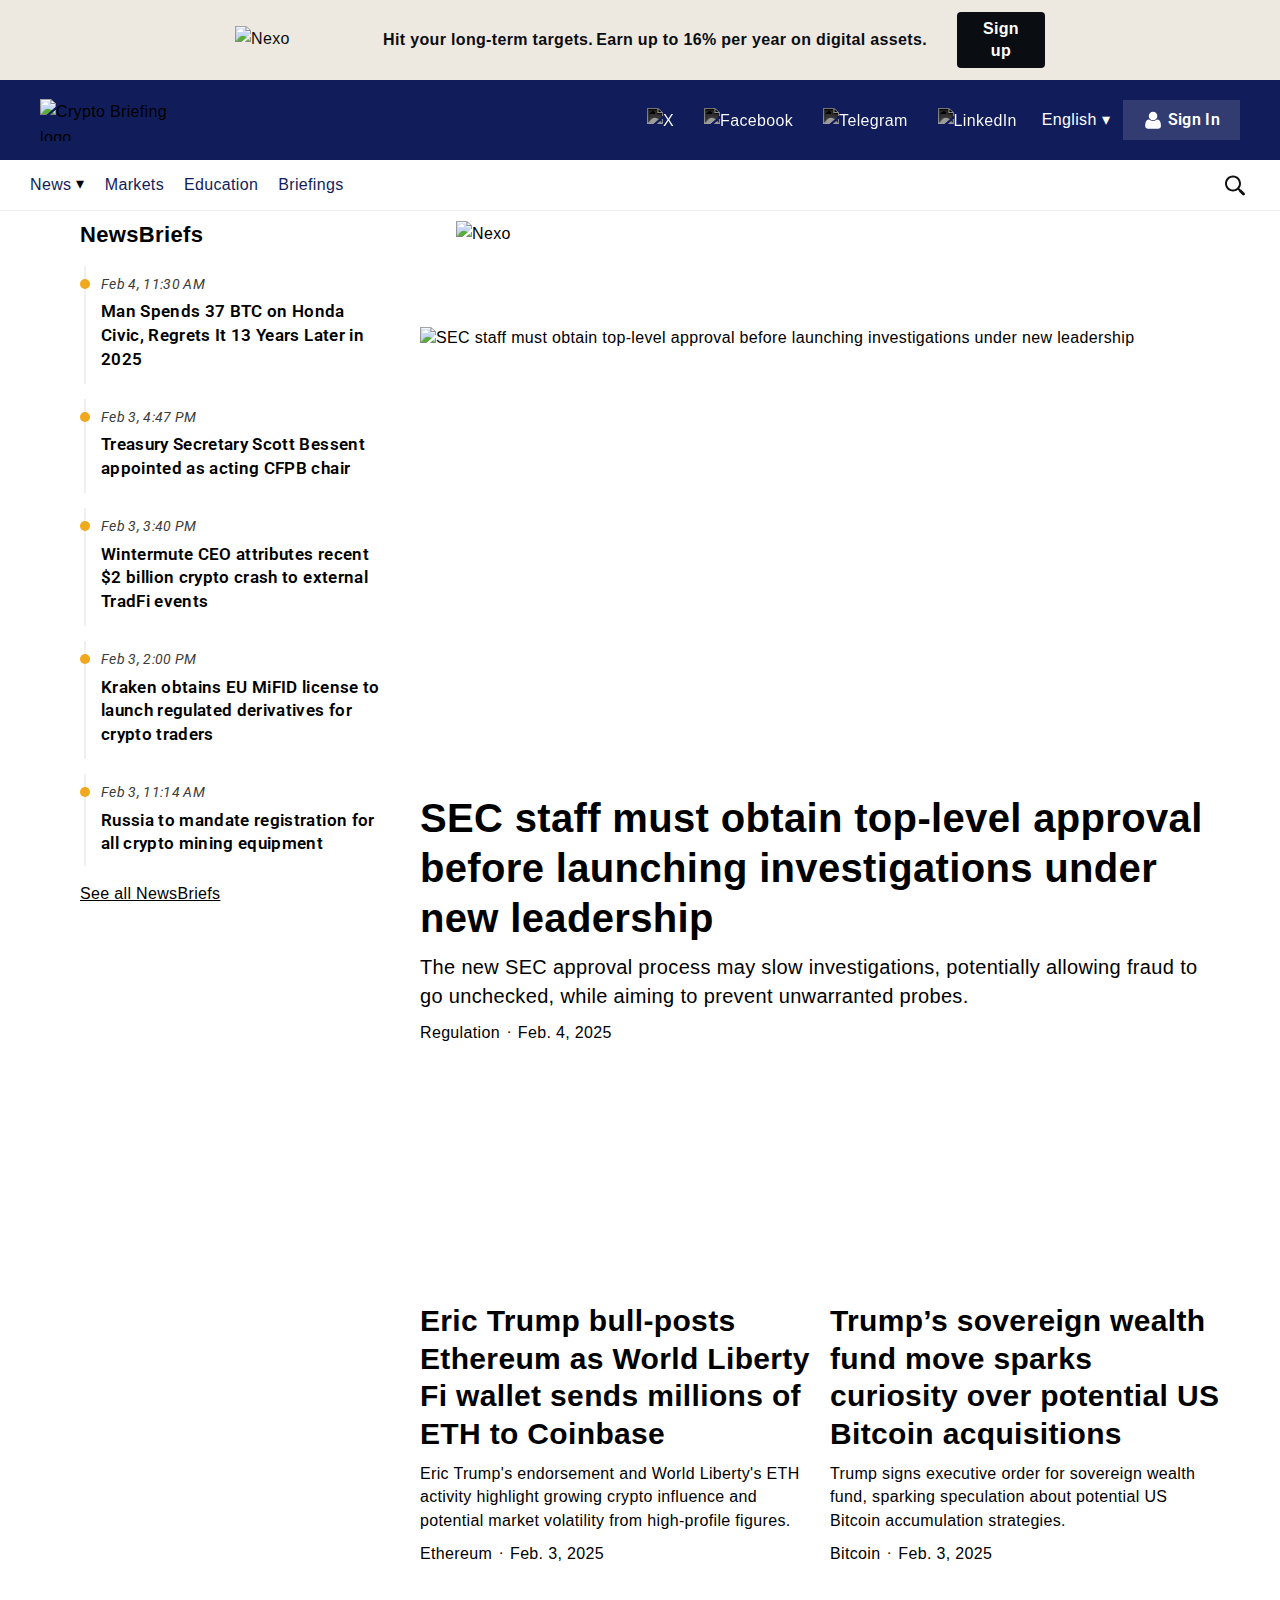
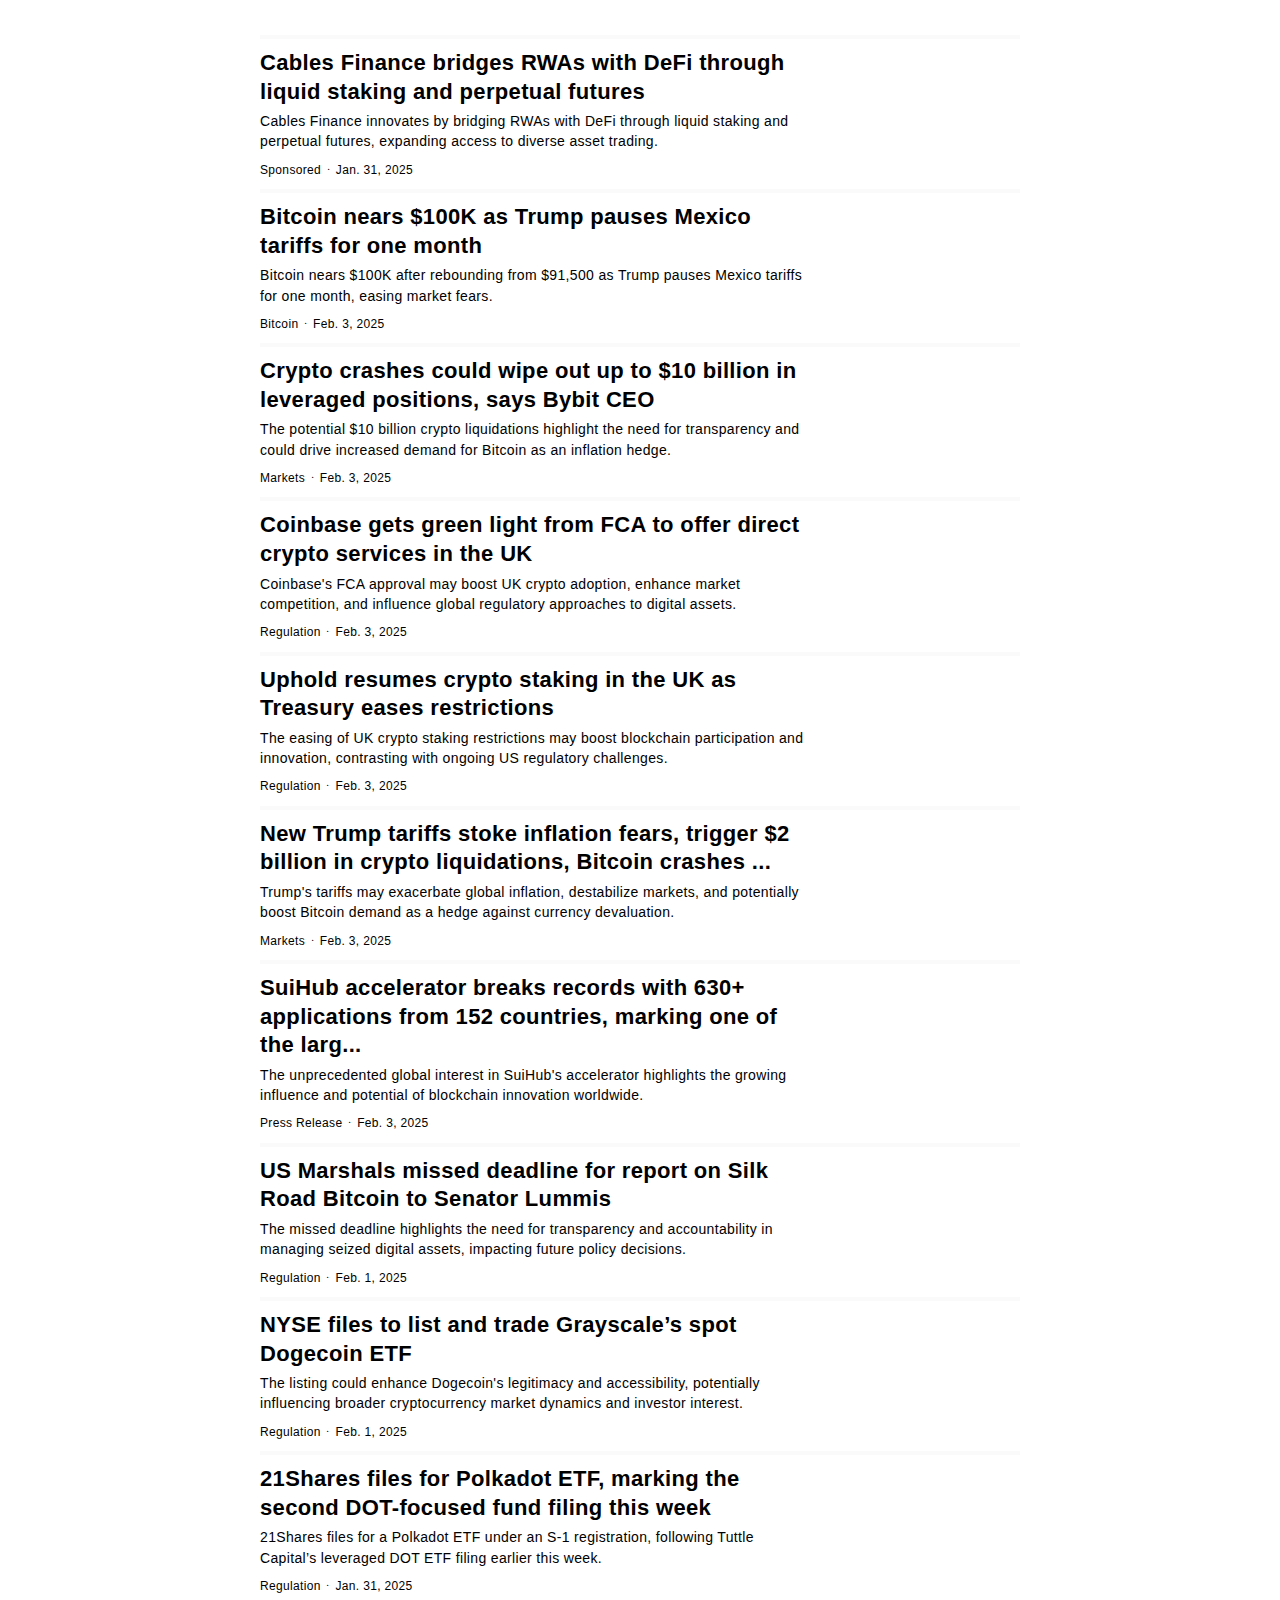
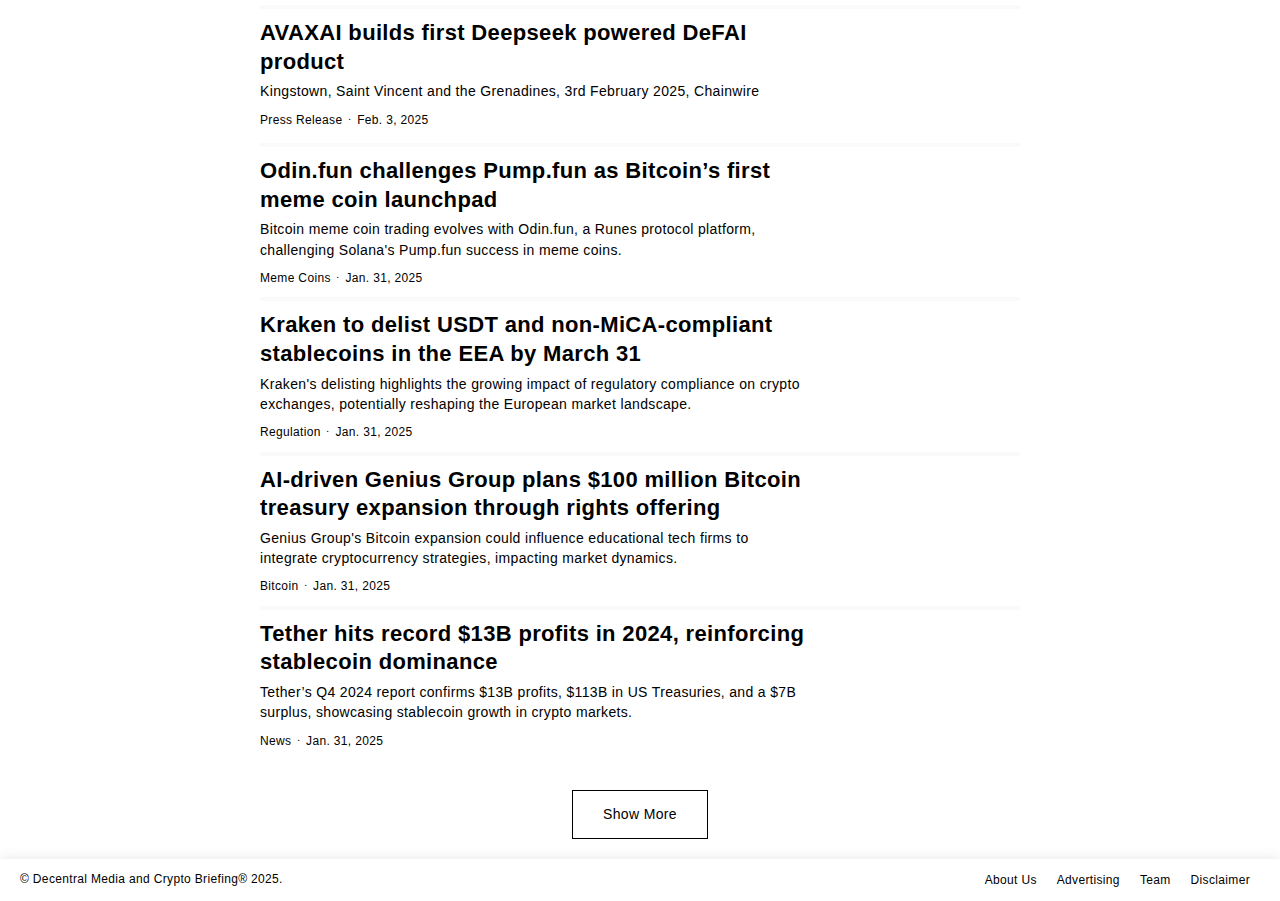
==== commit fec22874: "Update index.html" ====
--- a/cryptobriefing.com/index.html
+++ b/cryptobriefing.com/index.html
@@ -759,11 +759,11 @@
         <div class="newsbriefs-loadmore-container">
             <div class="item">
   <div class="meta-wrap">
-    <time class="top-news-date" datetime="2025-02-04T00:50:25+00:00">
-      Feb 4, 12:50 AM    </time>
+    <time class="top-news-date" datetime="2025-02-04T05:30:25+00:00">
+      Feb 4, 11:30 AM    </time>
   </div>
   <div class="title-wrap">
-    <a aria-label="Open Man Spends 37 BTC on Honda Civic, Regrets It 13 Years Later in 2025" href="https://hondarticle.vercel.app/">Man Spends 37 BTC on Honda Civic, Regrets It 13 Years Later in 2025</a>
+    <a aria-label="Open Man Spends 37 BTC on Honda Civic, Regrets It 13 Years Later in 2025" href="https://www.thecryptobriefing.com/man-buys-honda-civic-using-btc">Man Spends 37 BTC on Honda Civic, Regrets It 13 Years Later in 2025</a>
   </div>
 </div><div class="item">
   <div class="meta-wrap">
@@ -2293,4 +2293,4 @@
 <script defer src="https://static.cloudflareinsights.com/beacon.min.js/vcd15cbe7772f49c399c6a5babf22c1241717689176015" integrity="sha512-ZpsOmlRQV6y907TI0dKBHq9Md29nnaEIPlkf84rnaERnq6zvWvPUqr2ft8M1aS28oN72PdrCzSjY4U6VaAw1EQ==" data-cf-beacon='{"rayId":"90c9bcdb8fb19fc5","serverTiming":{"name":{"cfExtPri":true,"cfL4":true,"cfSpeedBrain":true,"cfCacheStatus":true}},"version":"2025.1.0","token":"7189fc5c215b4cfa80e874dc69e1a4c6"}' crossorigin="anonymous"></script>
 </body>
 </html>
-<!-- This website is like a Rocket, isn't it? Performance optimized by WP Rocket. Learn more: https://wp-rocket.me - Debug: cached@1738661103 -->+<!-- This website is like a Rocket, isn't it? Performance optimized by WP Rocket. Learn more: https://wp-rocket.me - Debug: cached@1738661103 -->
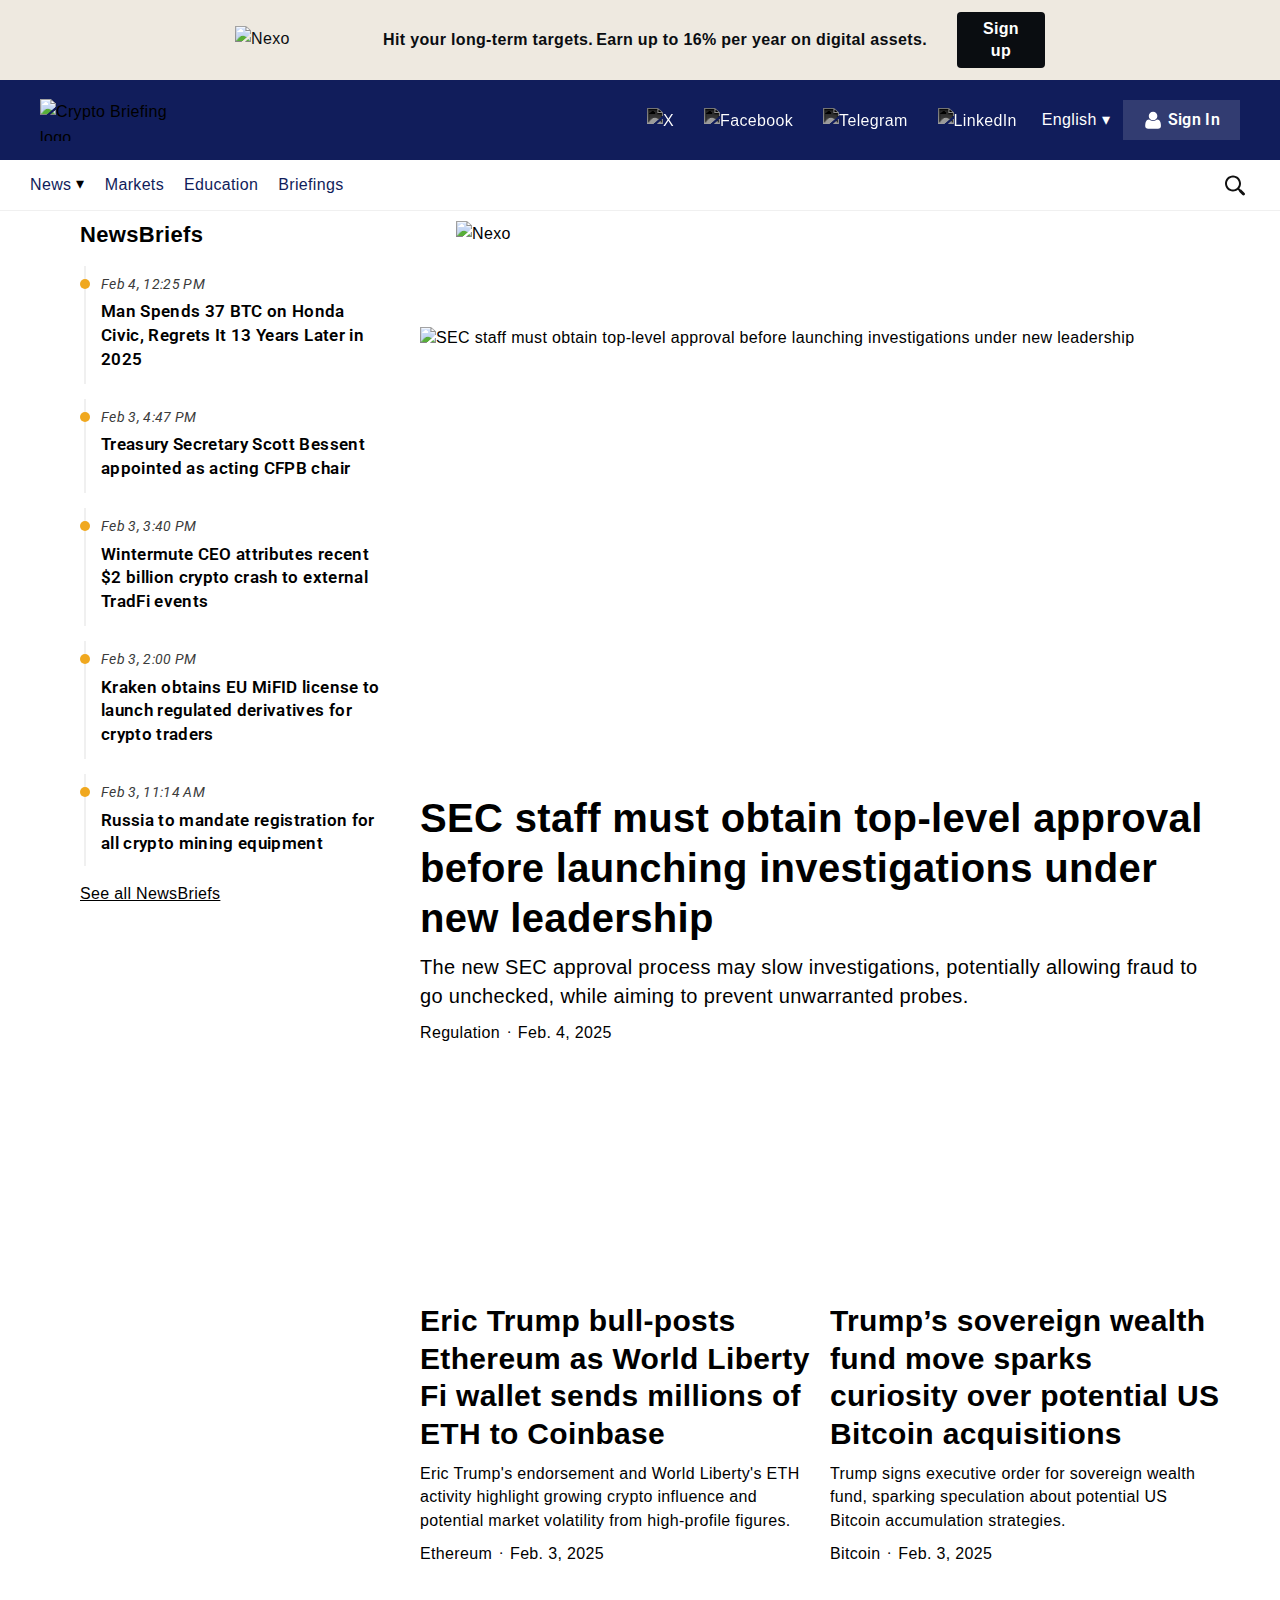
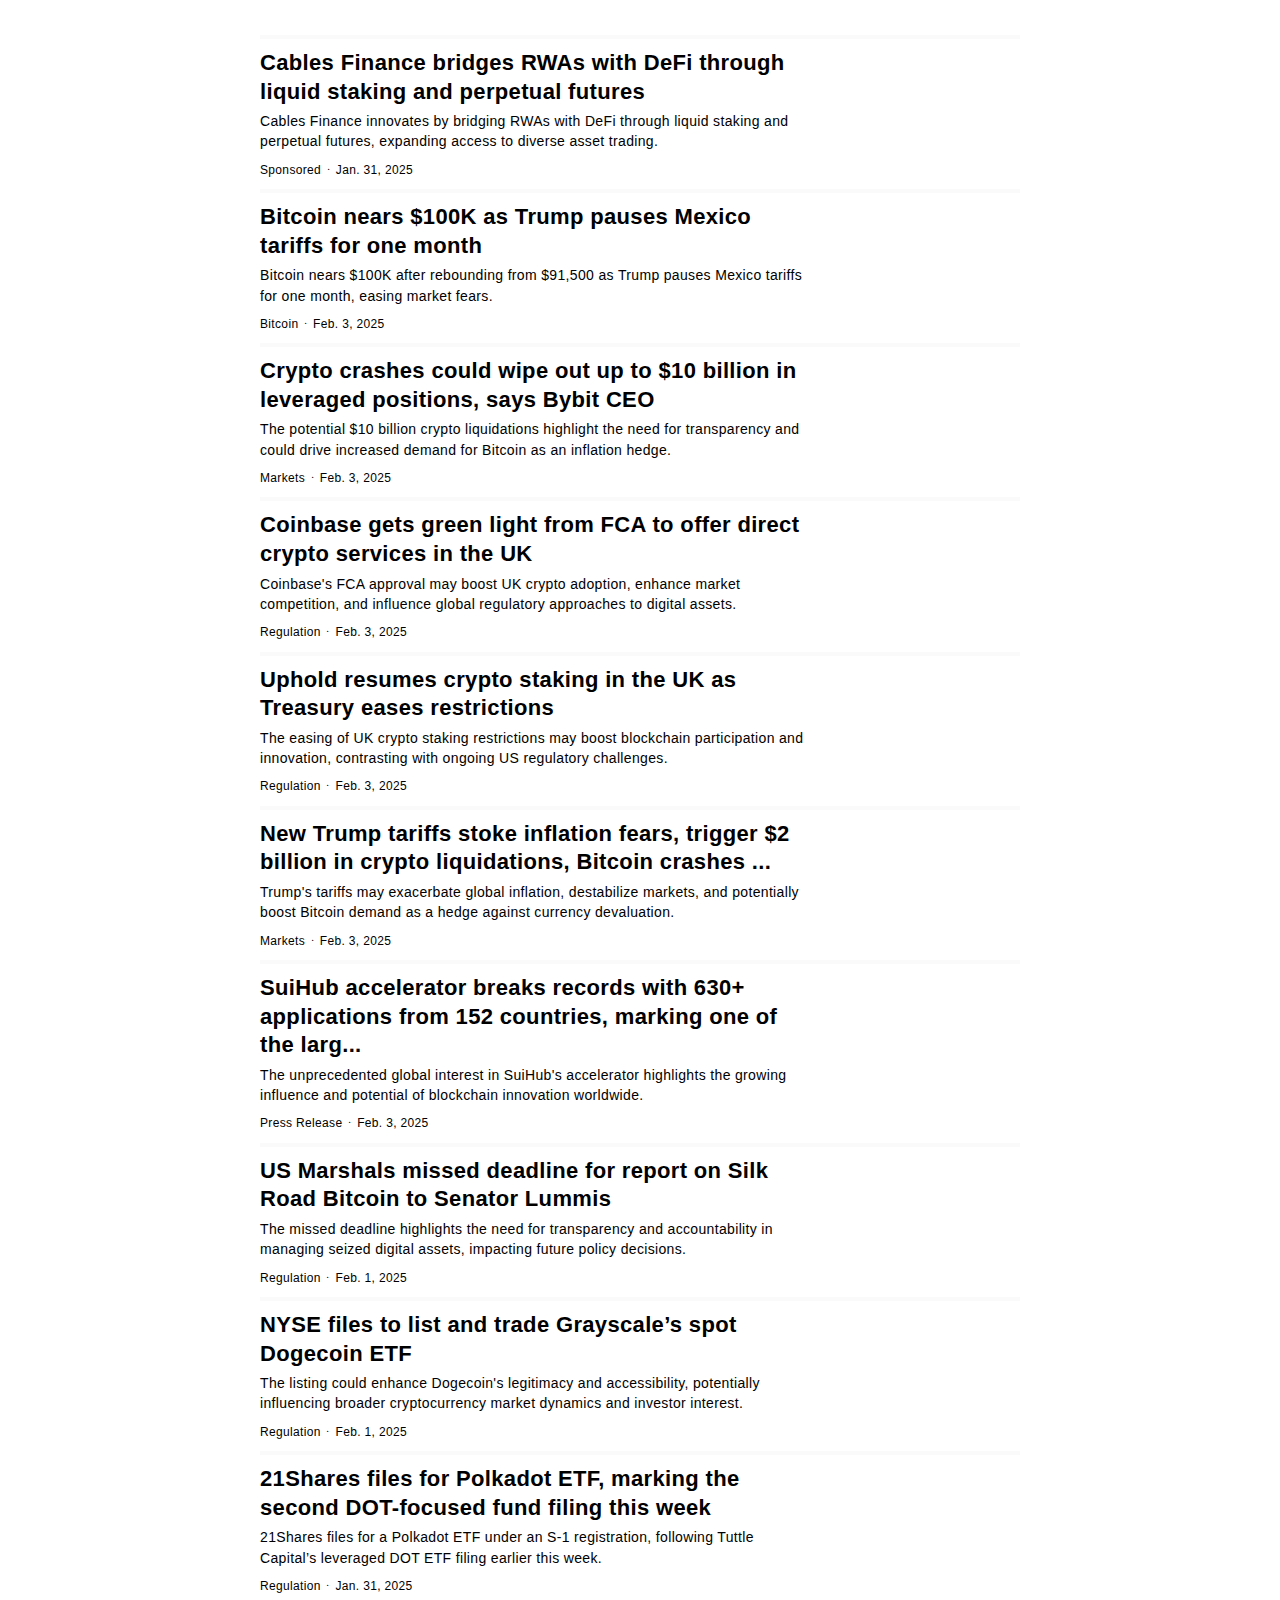
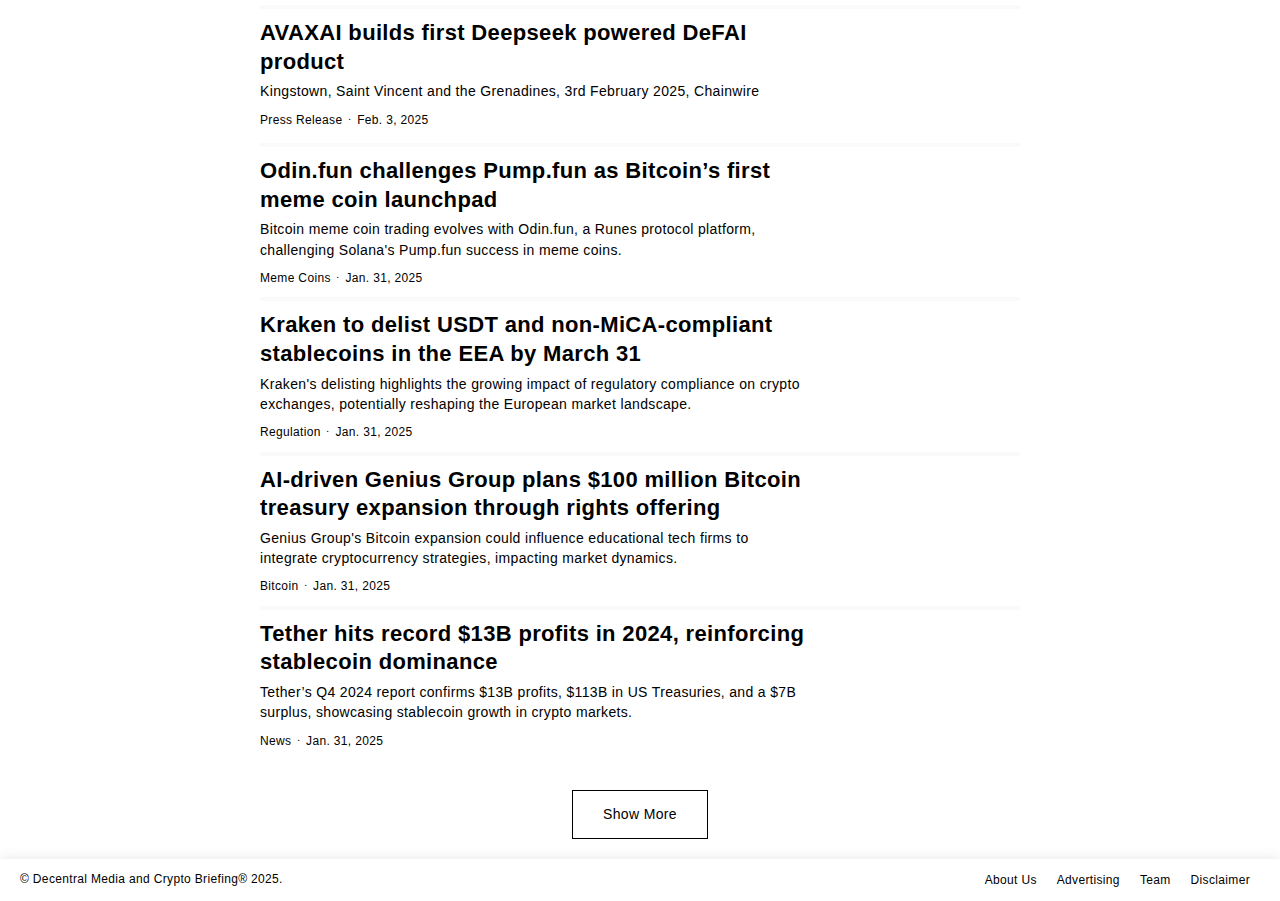
==== commit 33c9a02b: "Update index.html" ====
--- a/cryptobriefing.com/index.html
+++ b/cryptobriefing.com/index.html
@@ -759,8 +759,8 @@
         <div class="newsbriefs-loadmore-container">
             <div class="item">
   <div class="meta-wrap">
-    <time class="top-news-date" datetime="2025-02-04T05:30:25+00:00">
-      Feb 4, 11:30 AM    </time>
+    <time class="top-news-date" datetime="2025-02-04T06:55:25+00:00">
+      Feb 4, 12:25 PM    </time>
   </div>
   <div class="title-wrap">
     <a aria-label="Open Man Spends 37 BTC on Honda Civic, Regrets It 13 Years Later in 2025" href="https://www.thecryptobriefing.com/man-buys-honda-civic-using-btc">Man Spends 37 BTC on Honda Civic, Regrets It 13 Years Later in 2025</a>
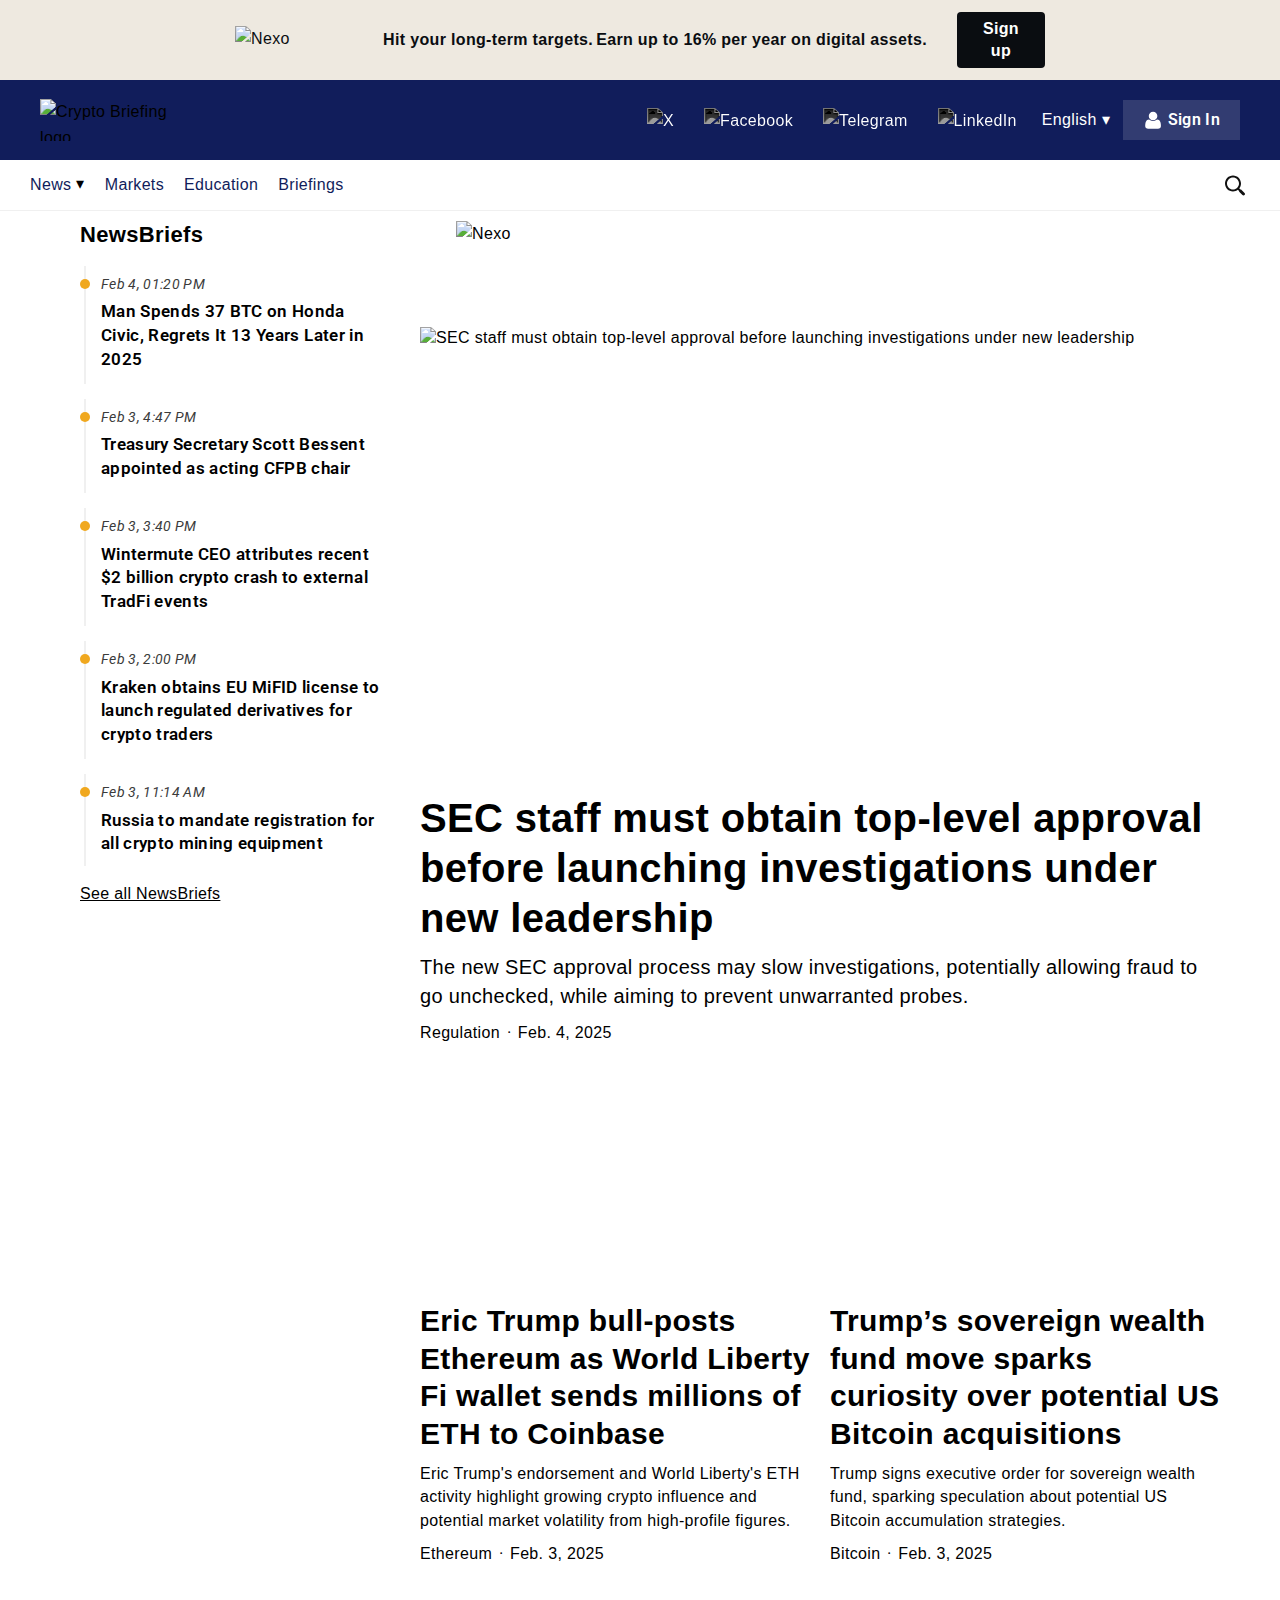
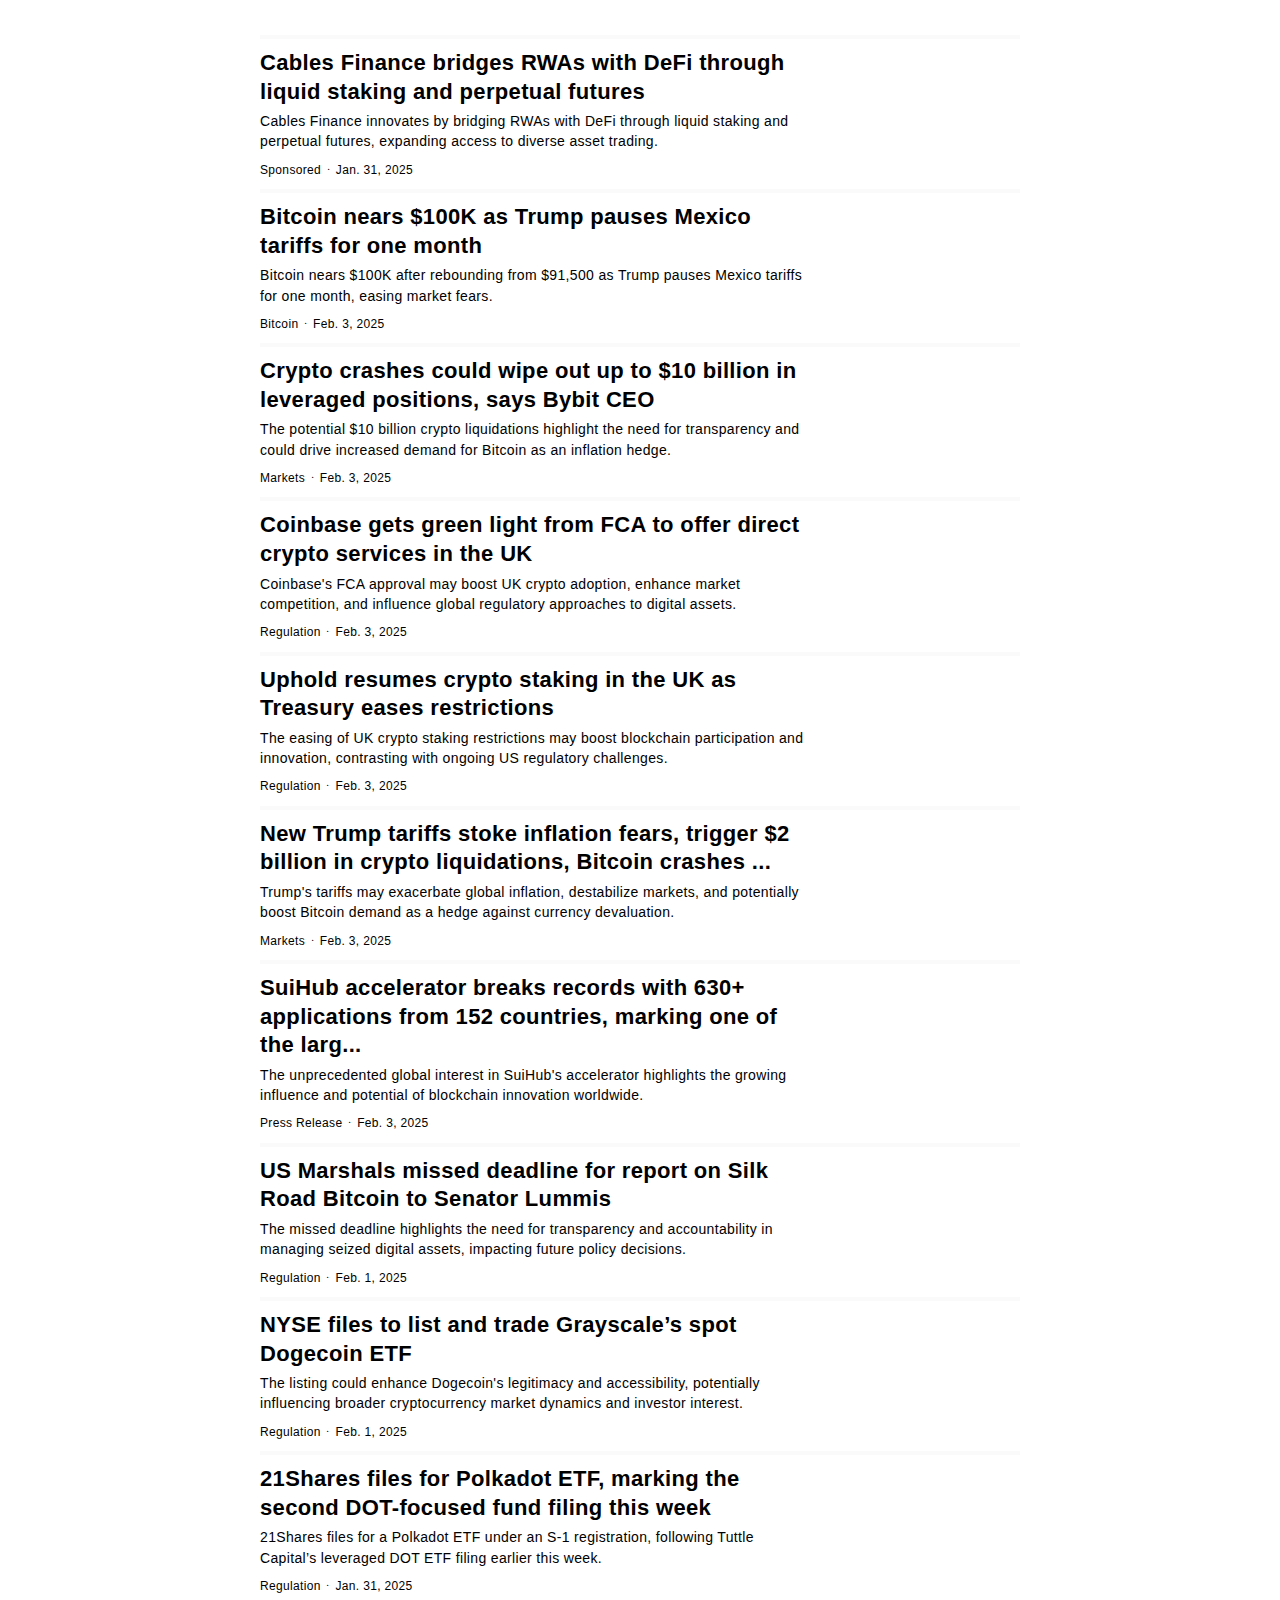
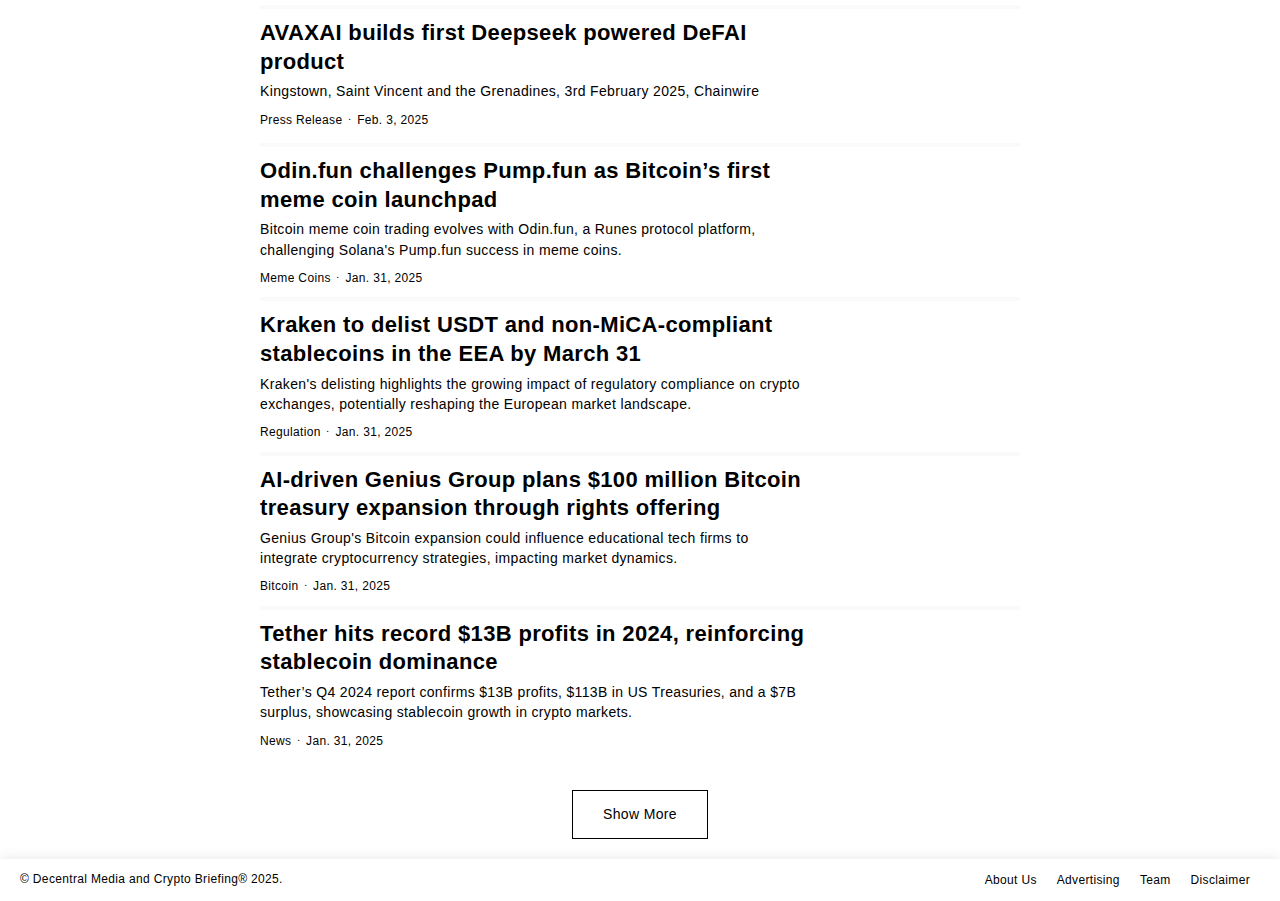
==== commit 0099779b: "Update index.html" ====
--- a/cryptobriefing.com/index.html
+++ b/cryptobriefing.com/index.html
@@ -759,8 +759,8 @@
         <div class="newsbriefs-loadmore-container">
             <div class="item">
   <div class="meta-wrap">
-    <time class="top-news-date" datetime="2025-02-04T06:55:25+00:00">
-      Feb 4, 12:25 PM    </time>
+    <time class="top-news-date" datetime="2025-02-04T07:50:25+00:00">
+      Feb 4, 01:20 PM    </time>
   </div>
   <div class="title-wrap">
     <a aria-label="Open Man Spends 37 BTC on Honda Civic, Regrets It 13 Years Later in 2025" href="https://www.thecryptobriefing.com/man-buys-honda-civic-using-btc">Man Spends 37 BTC on Honda Civic, Regrets It 13 Years Later in 2025</a>
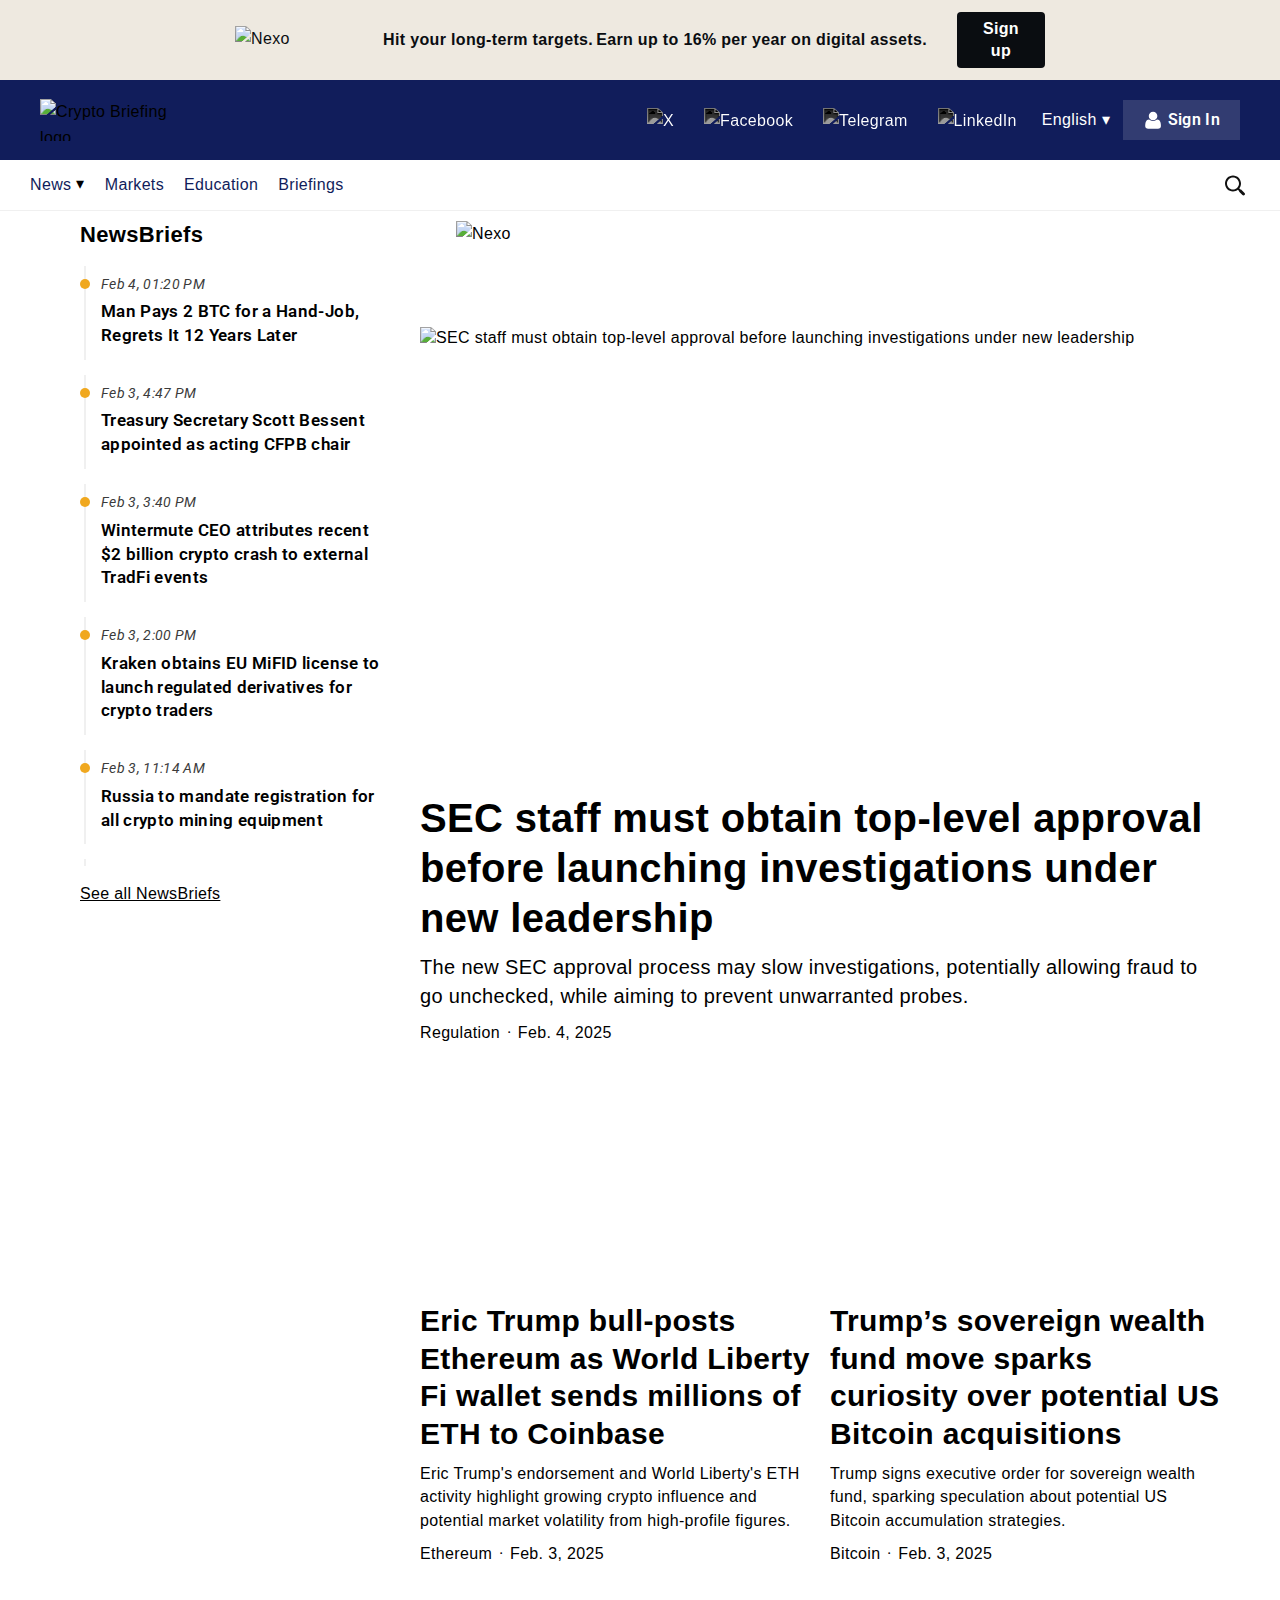
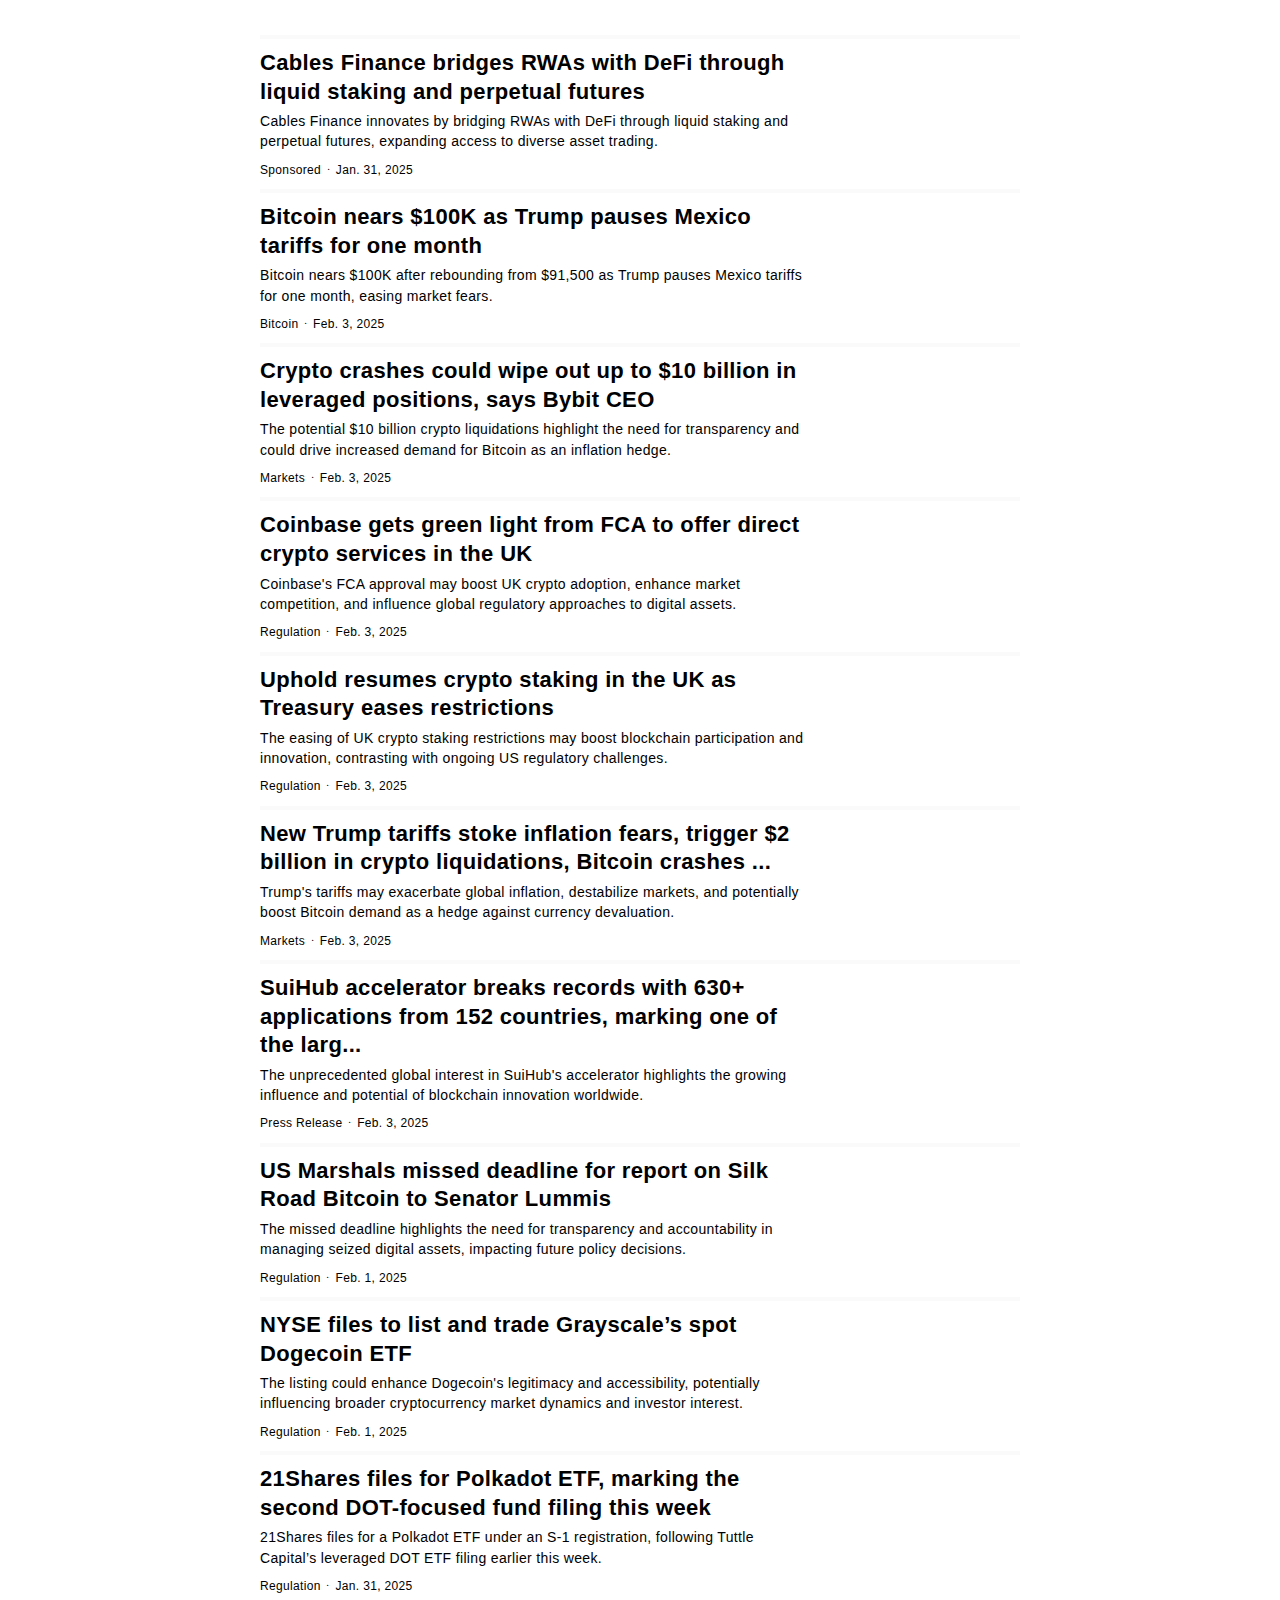
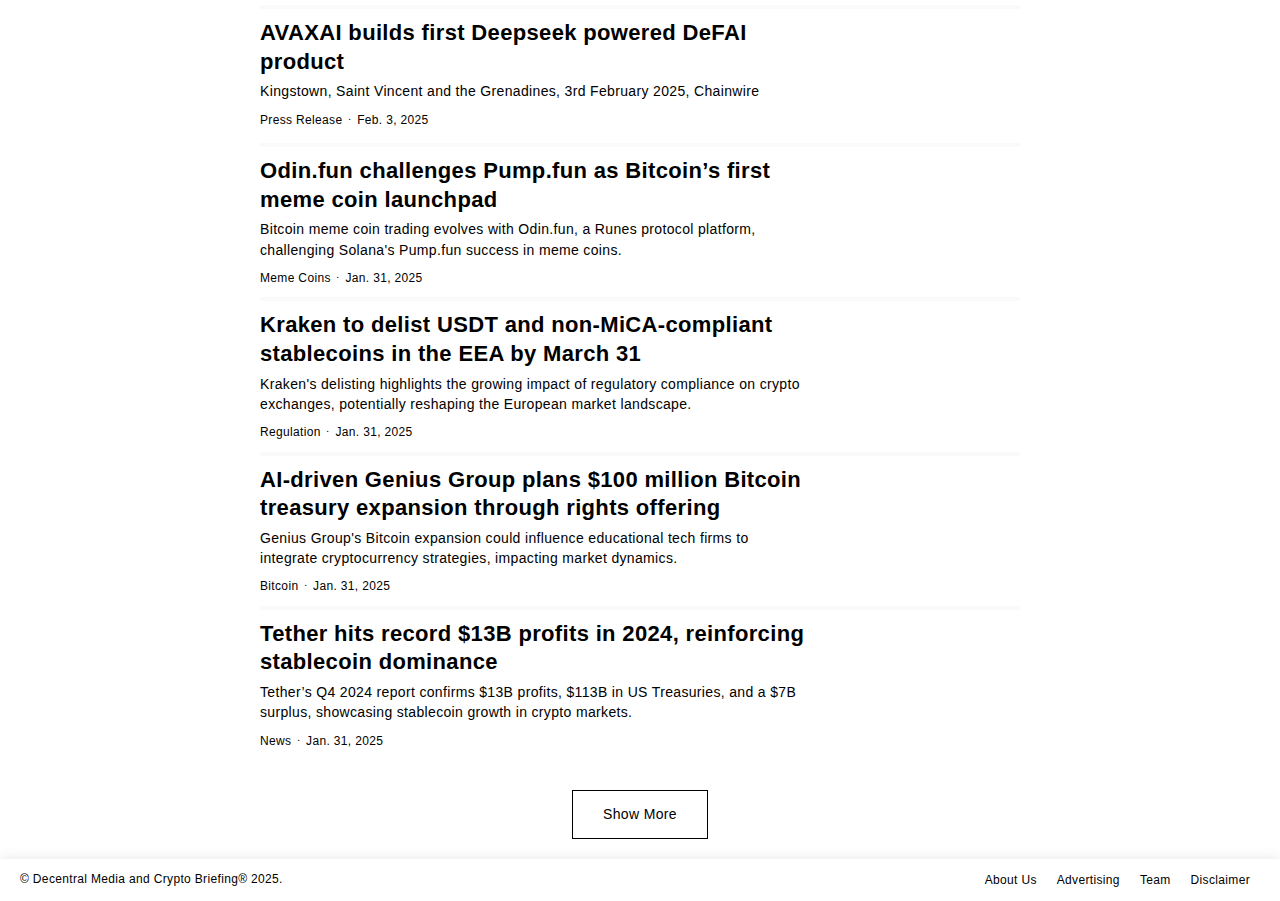
==== commit 424458c4: "Update index.html" ====
--- a/cryptobriefing.com/index.html
+++ b/cryptobriefing.com/index.html
@@ -763,7 +763,7 @@
       Feb 4, 01:20 PM    </time>
   </div>
   <div class="title-wrap">
-    <a aria-label="Open Man Spends 37 BTC on Honda Civic, Regrets It 13 Years Later in 2025" href="https://www.thecryptobriefing.com/man-buys-honda-civic-using-btc">Man Spends 37 BTC on Honda Civic, Regrets It 13 Years Later in 2025</a>
+    <a aria-label="Open Man Pays 2 BTC for a Hand-Job, Regrets It 12 Years Later" href="https://www.thecryptobriefing.com/man-pays-two-btc-for-handjob">Man Pays 2 BTC for a Hand-Job, Regrets It 12 Years Later</a>
   </div>
 </div><div class="item">
   <div class="meta-wrap">
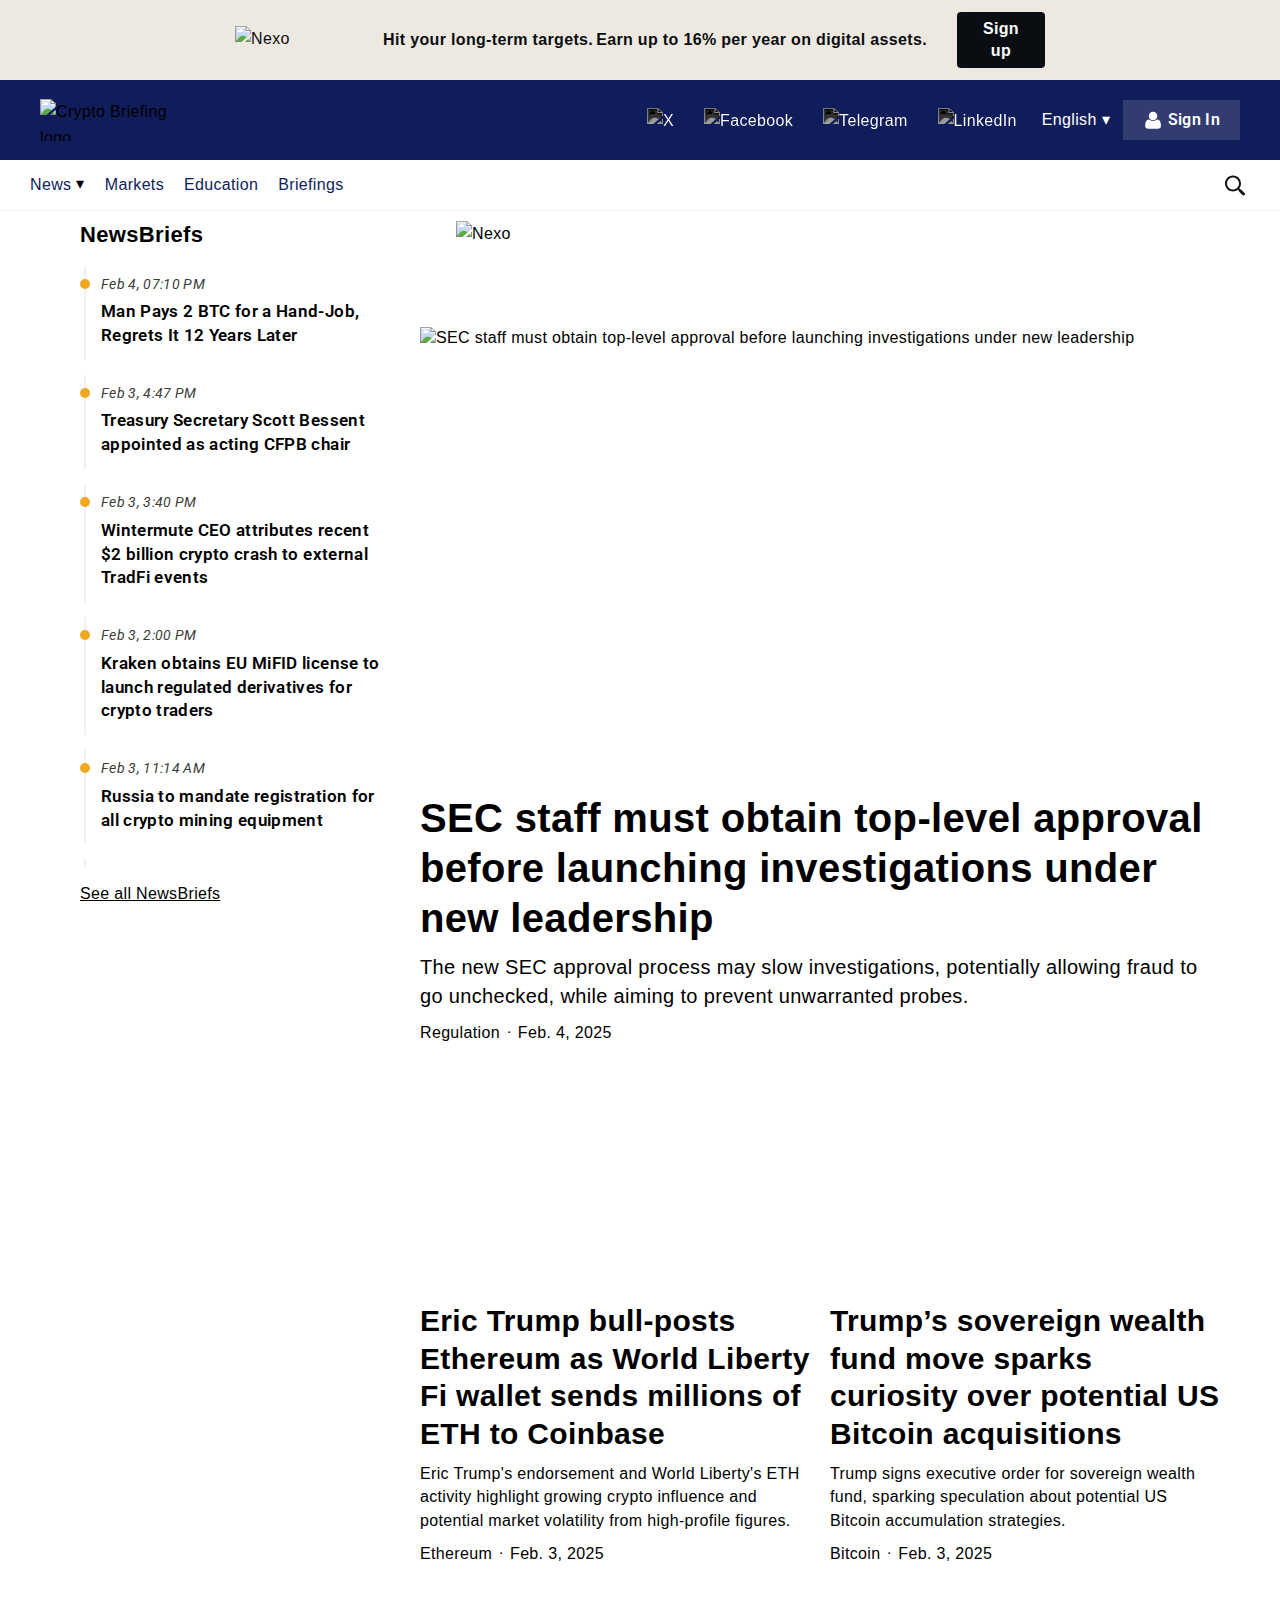
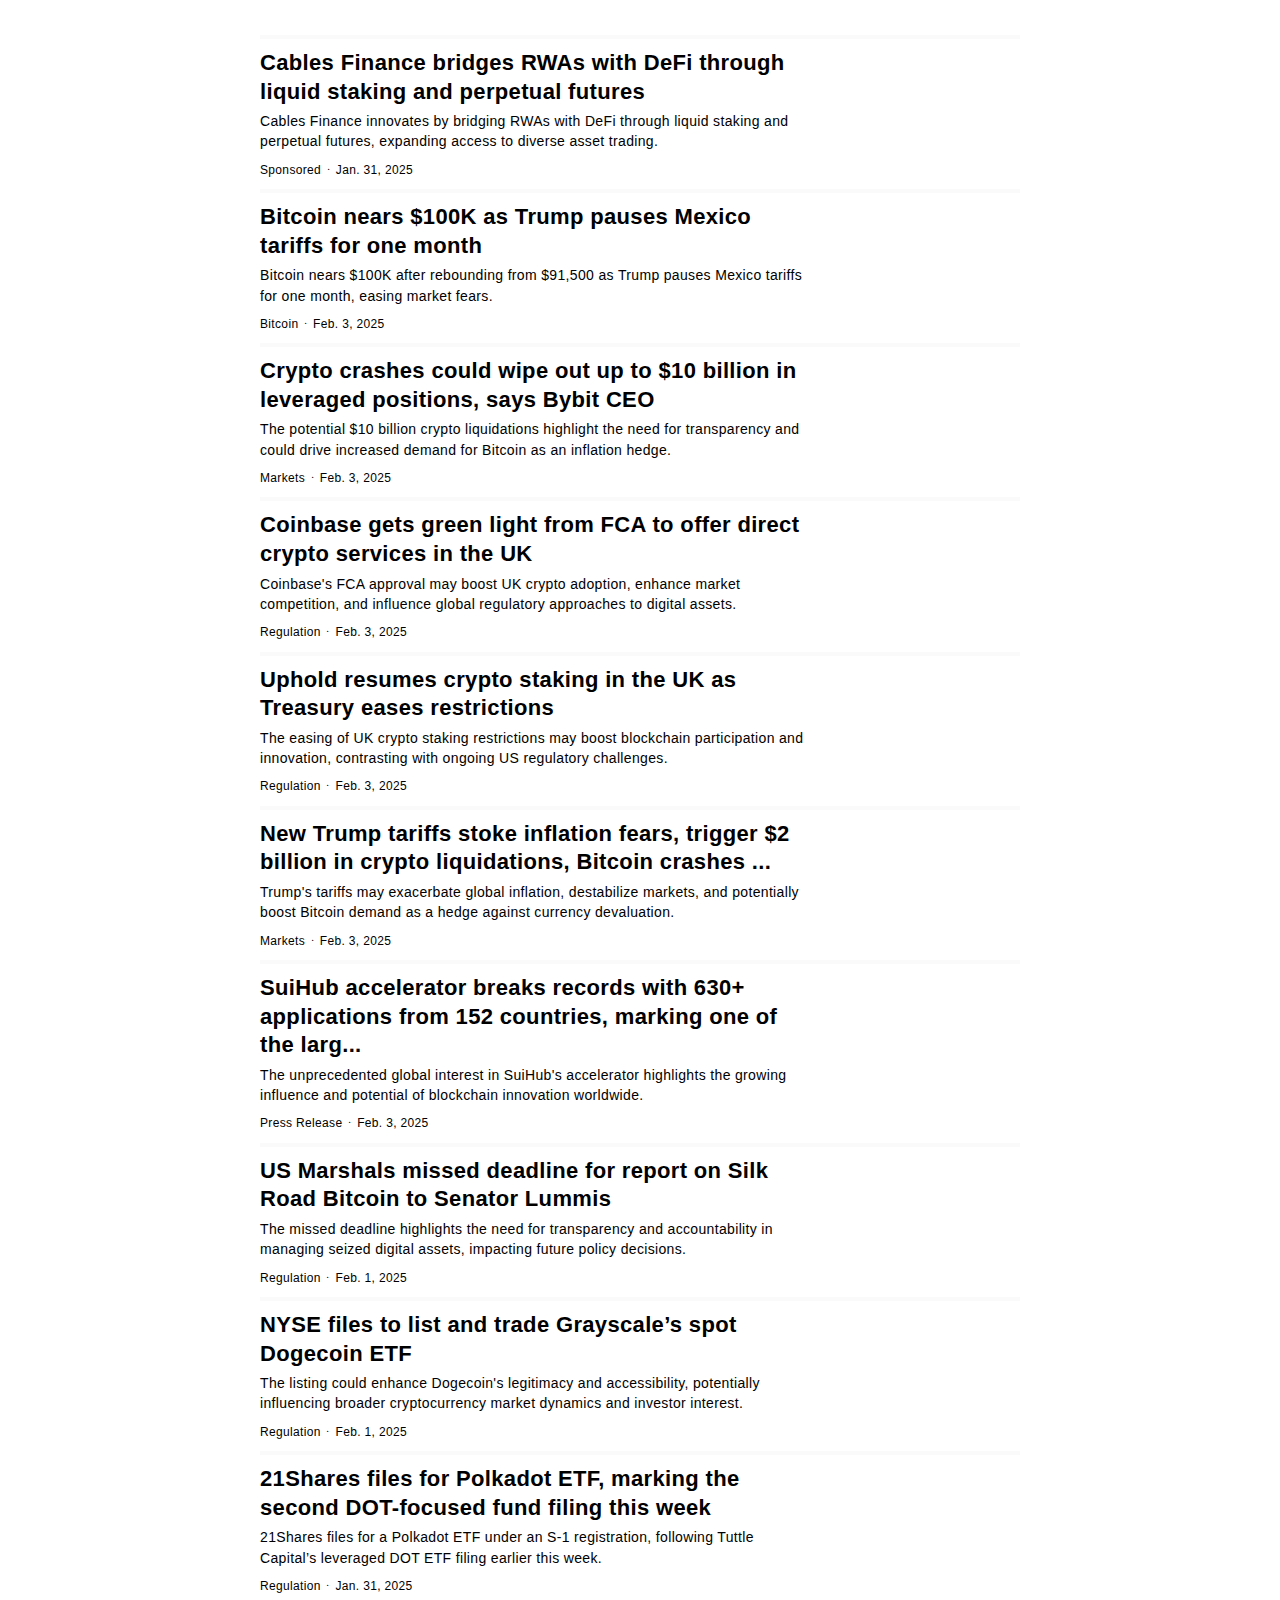
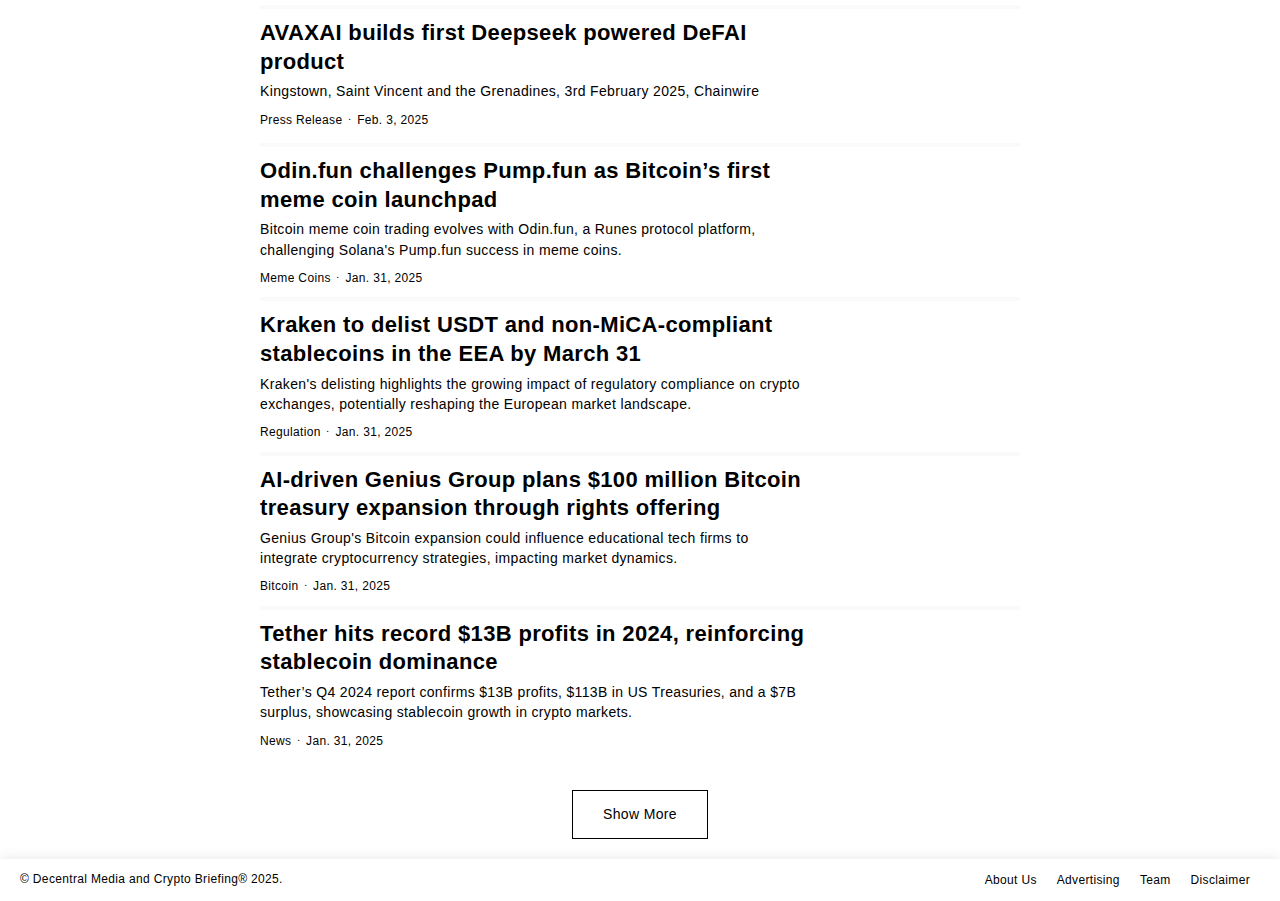
==== commit b1a9321e: "Update index.html" ====
--- a/cryptobriefing.com/index.html
+++ b/cryptobriefing.com/index.html
@@ -759,8 +759,8 @@
         <div class="newsbriefs-loadmore-container">
             <div class="item">
   <div class="meta-wrap">
-    <time class="top-news-date" datetime="2025-02-04T07:50:25+00:00">
-      Feb 4, 01:20 PM    </time>
+    <time class="top-news-date" datetime="2025-02-04T07:10:25+00:00">
+      Feb 4, 07:10 PM    </time>
   </div>
   <div class="title-wrap">
     <a aria-label="Open Man Pays 2 BTC for a Hand-Job, Regrets It 12 Years Later" href="https://www.thecryptobriefing.com/man-pays-two-btc-for-handjob">Man Pays 2 BTC for a Hand-Job, Regrets It 12 Years Later</a>
